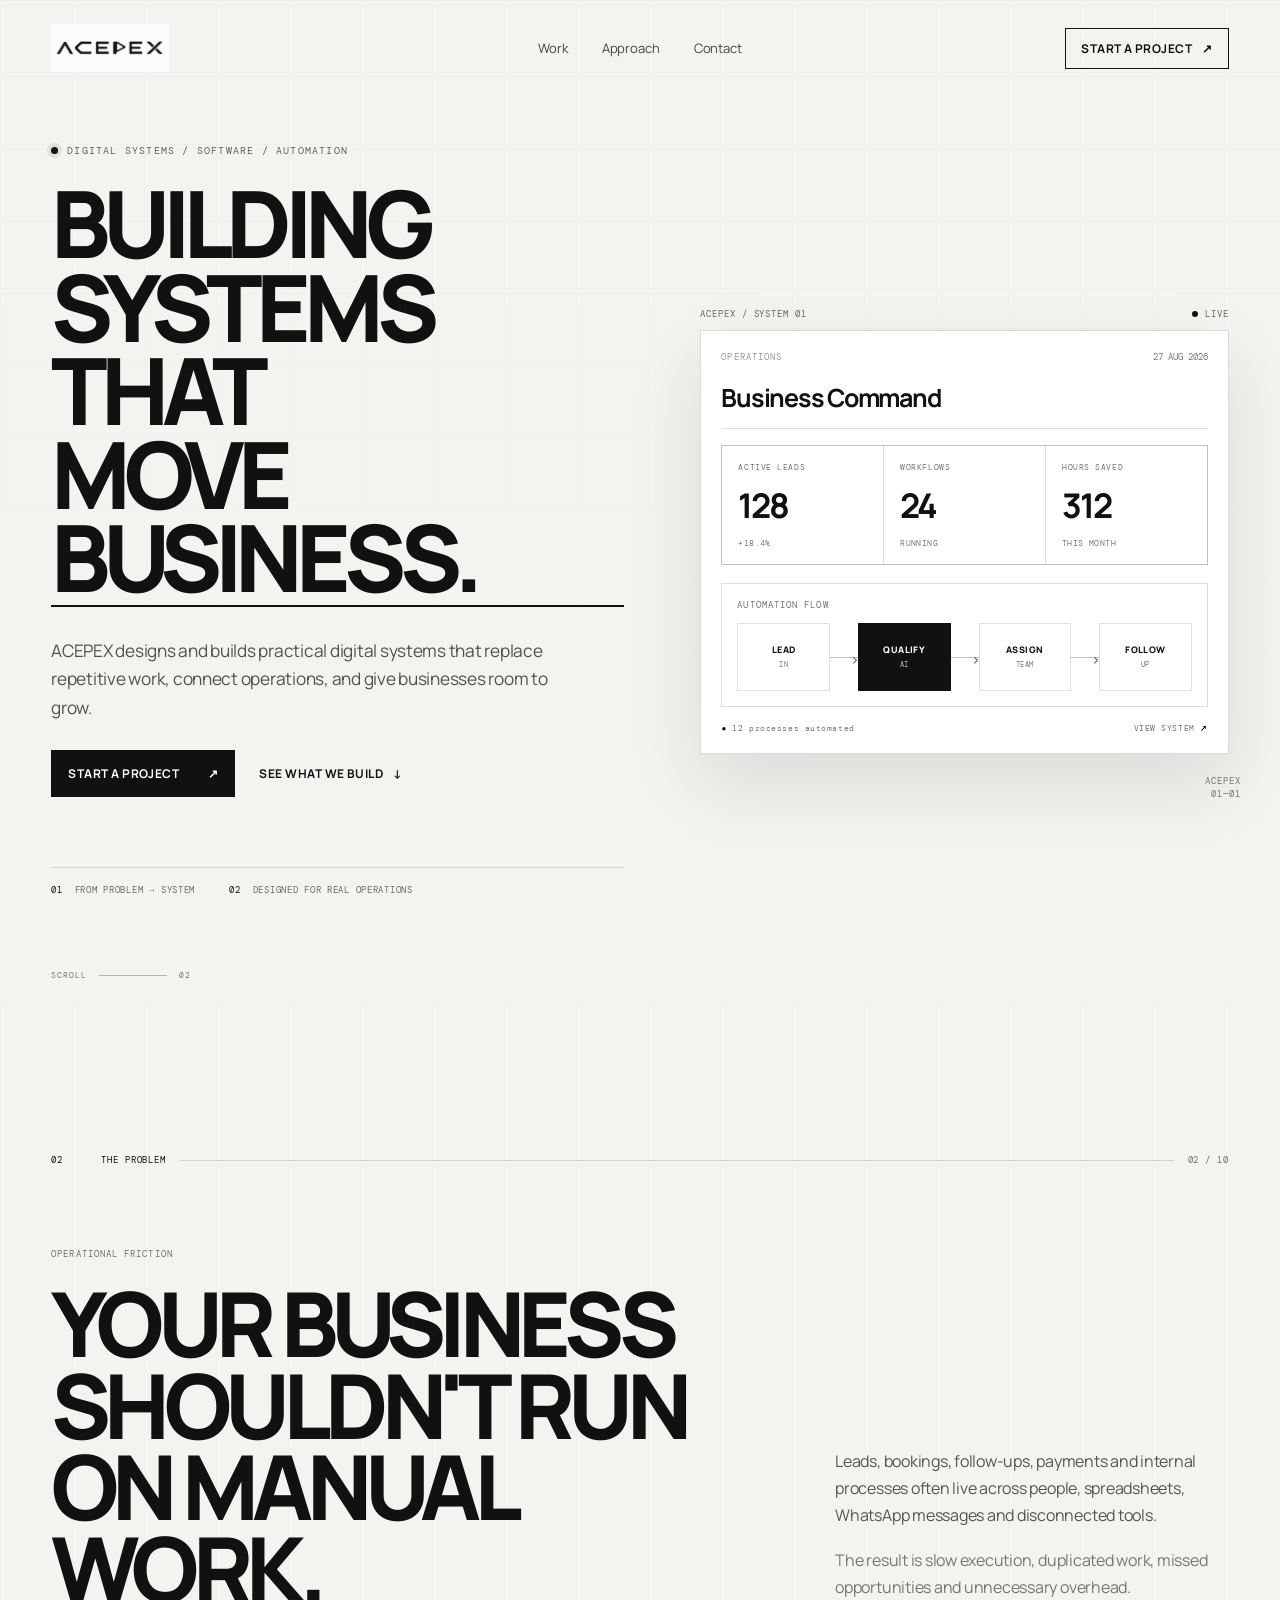
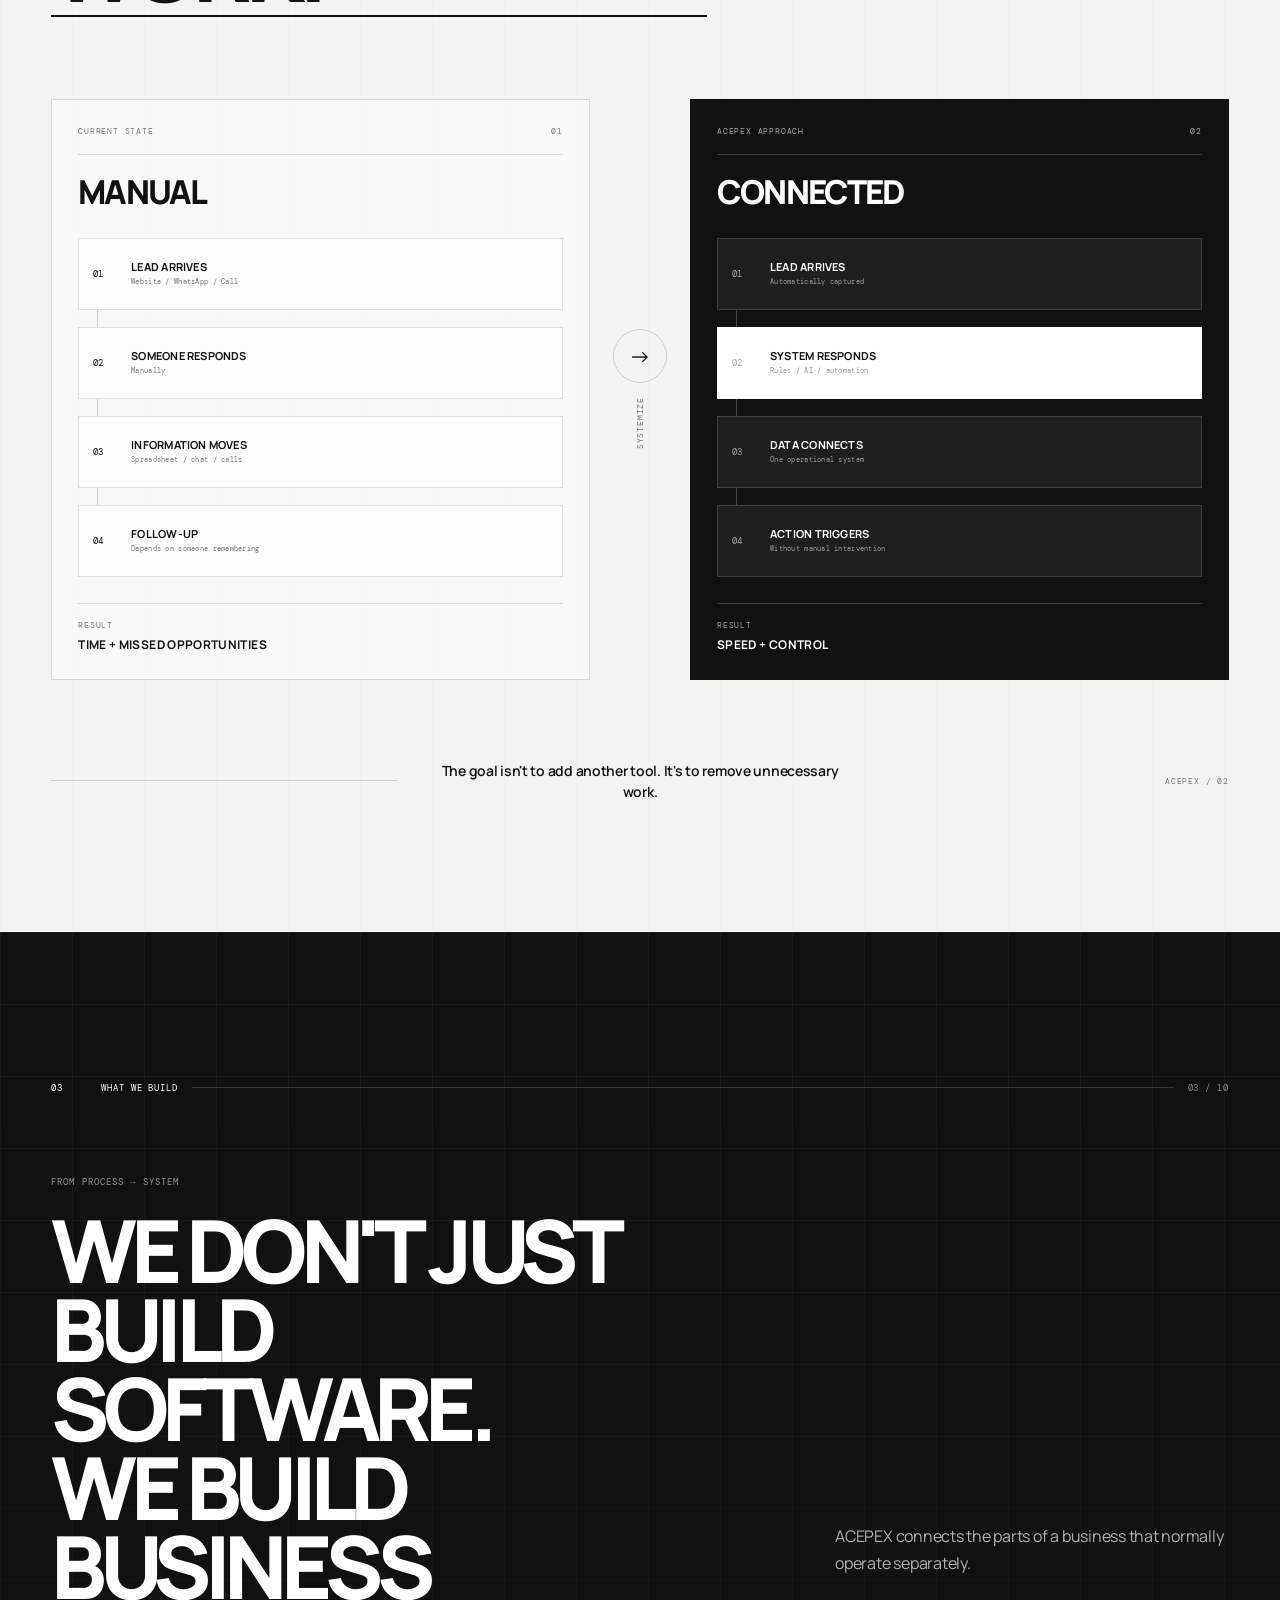
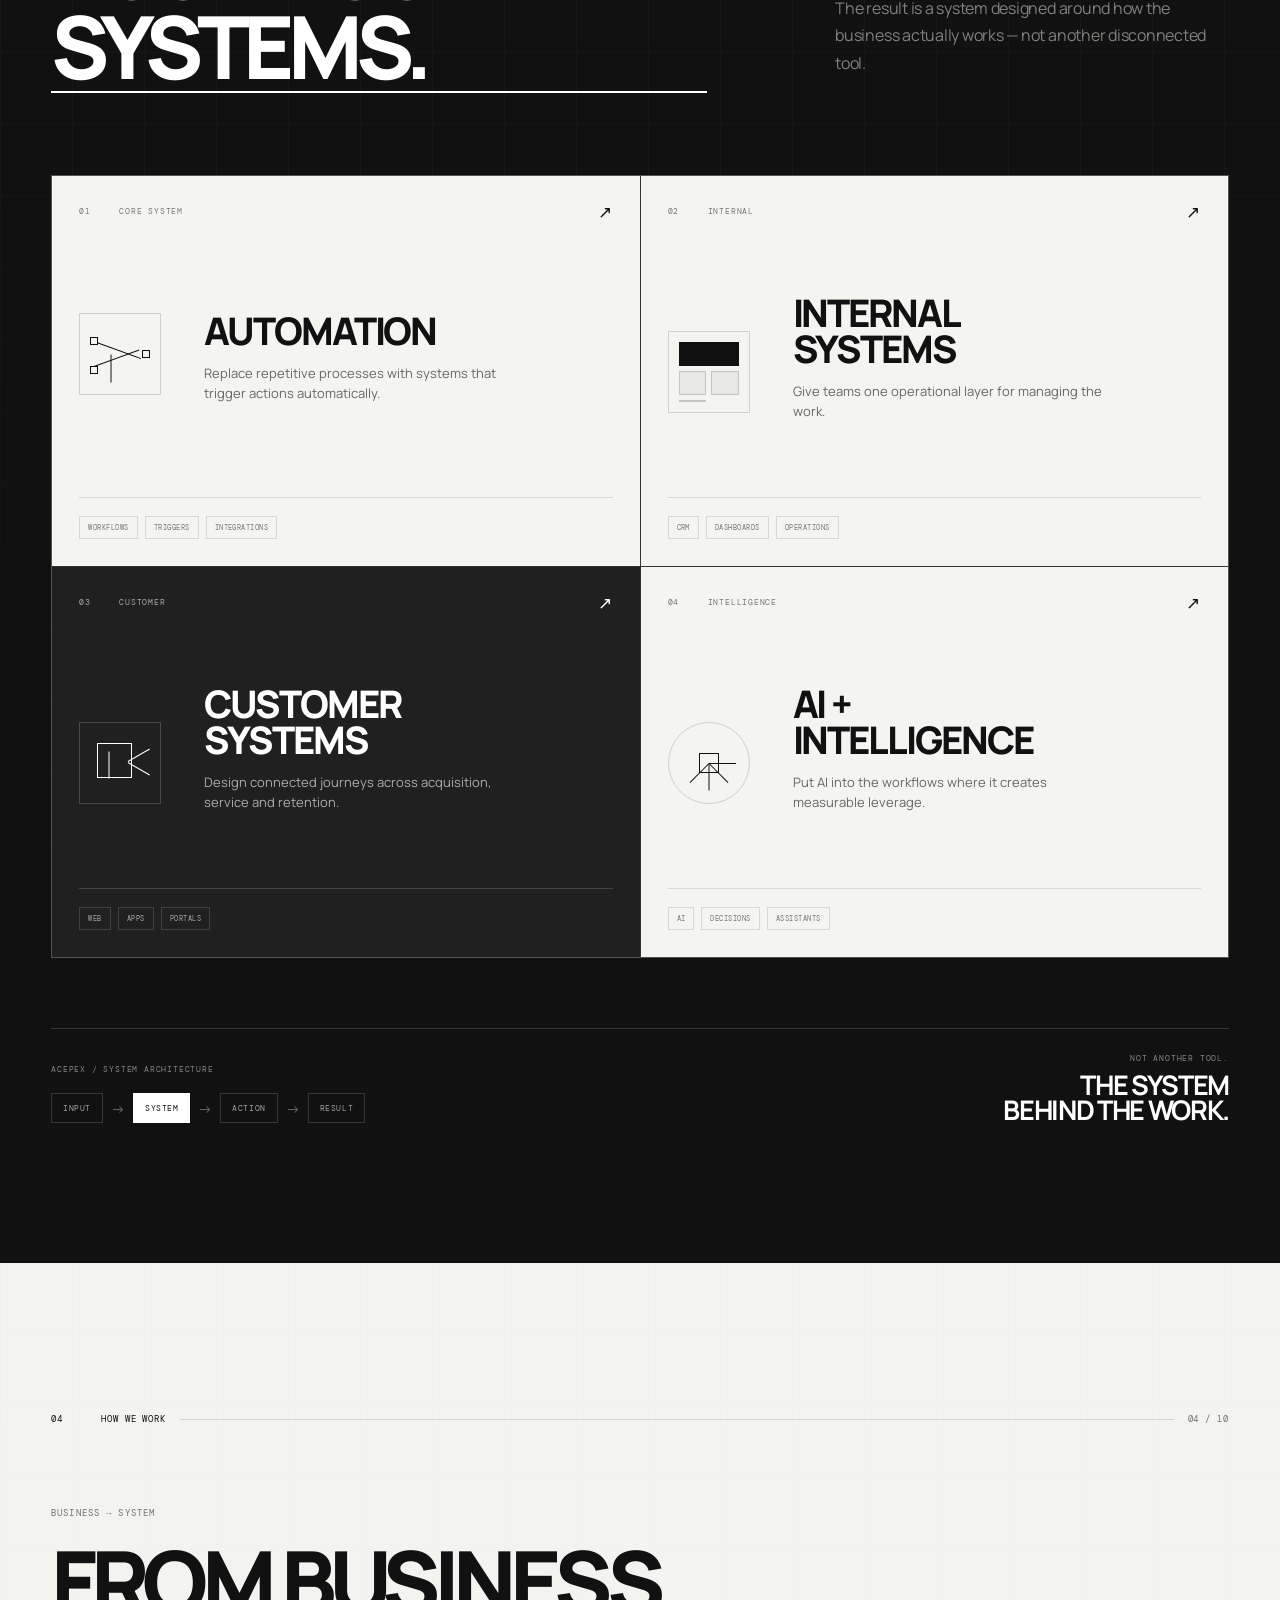
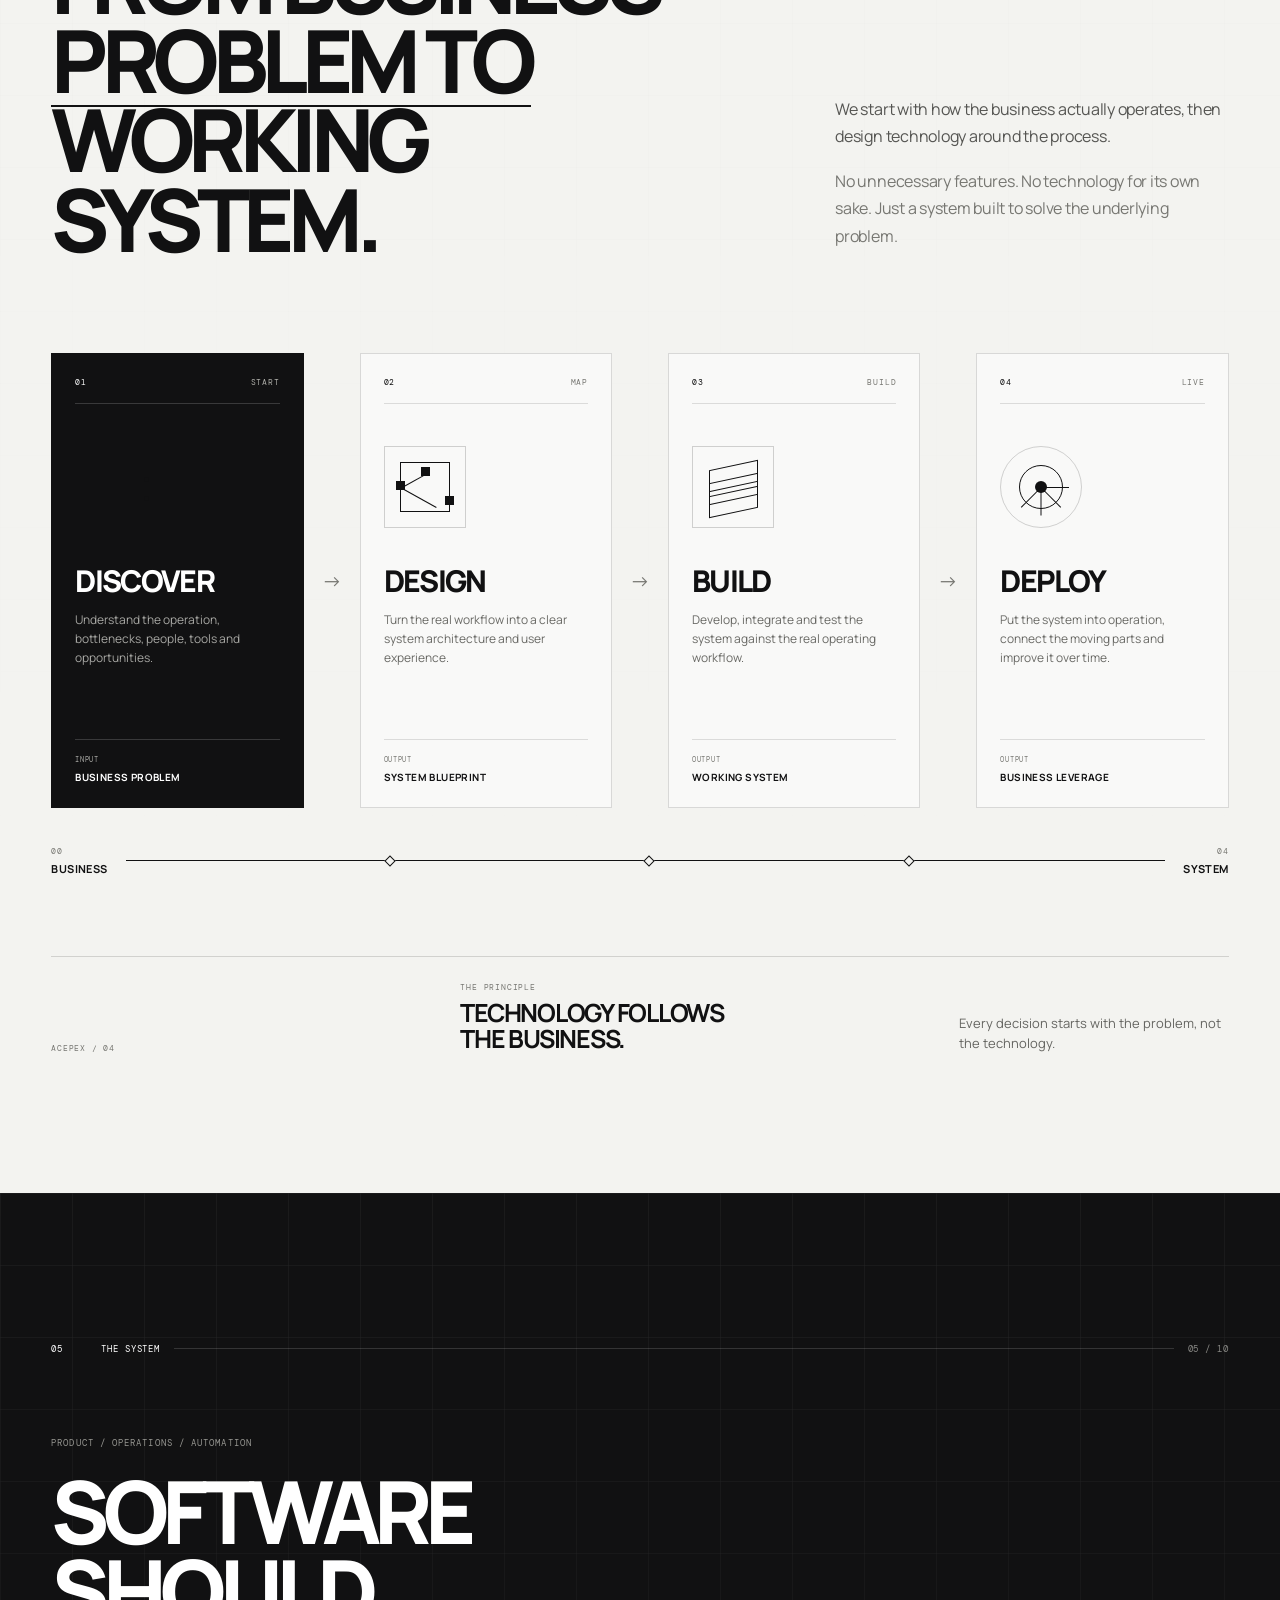
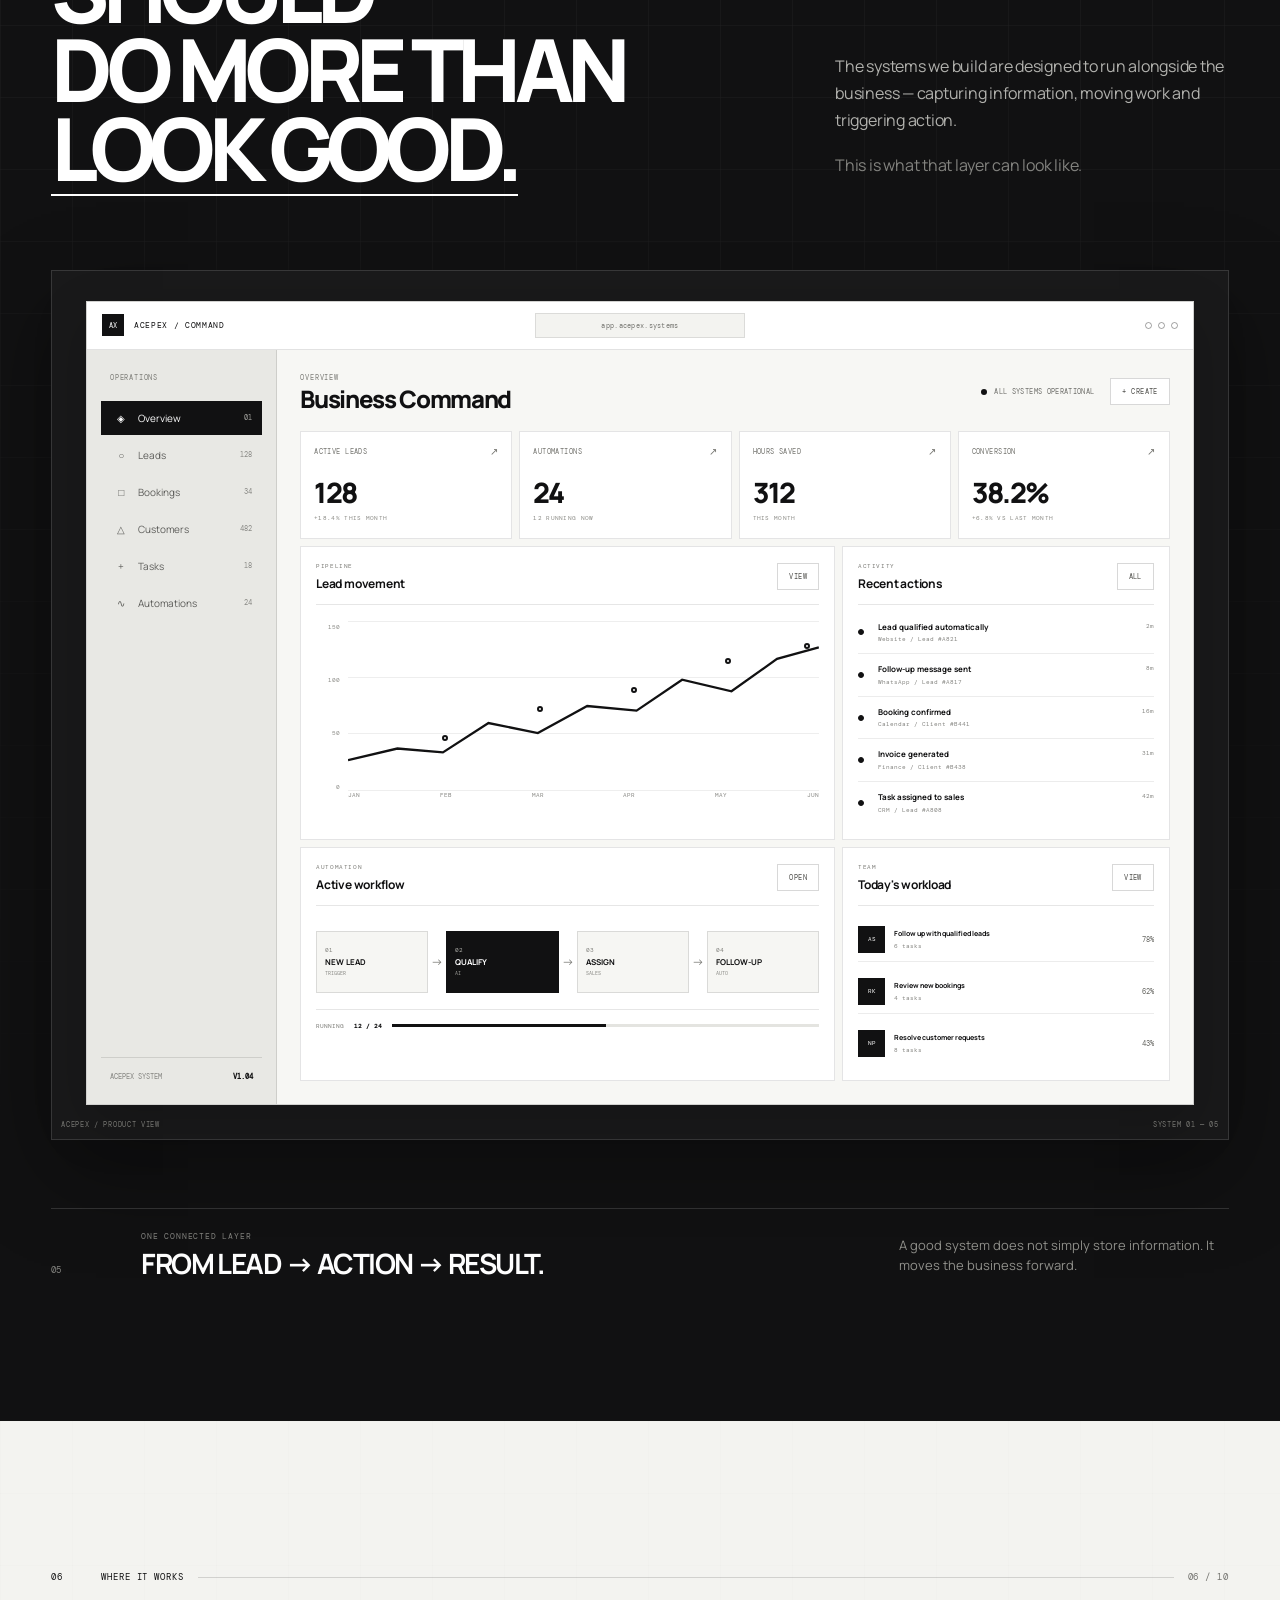
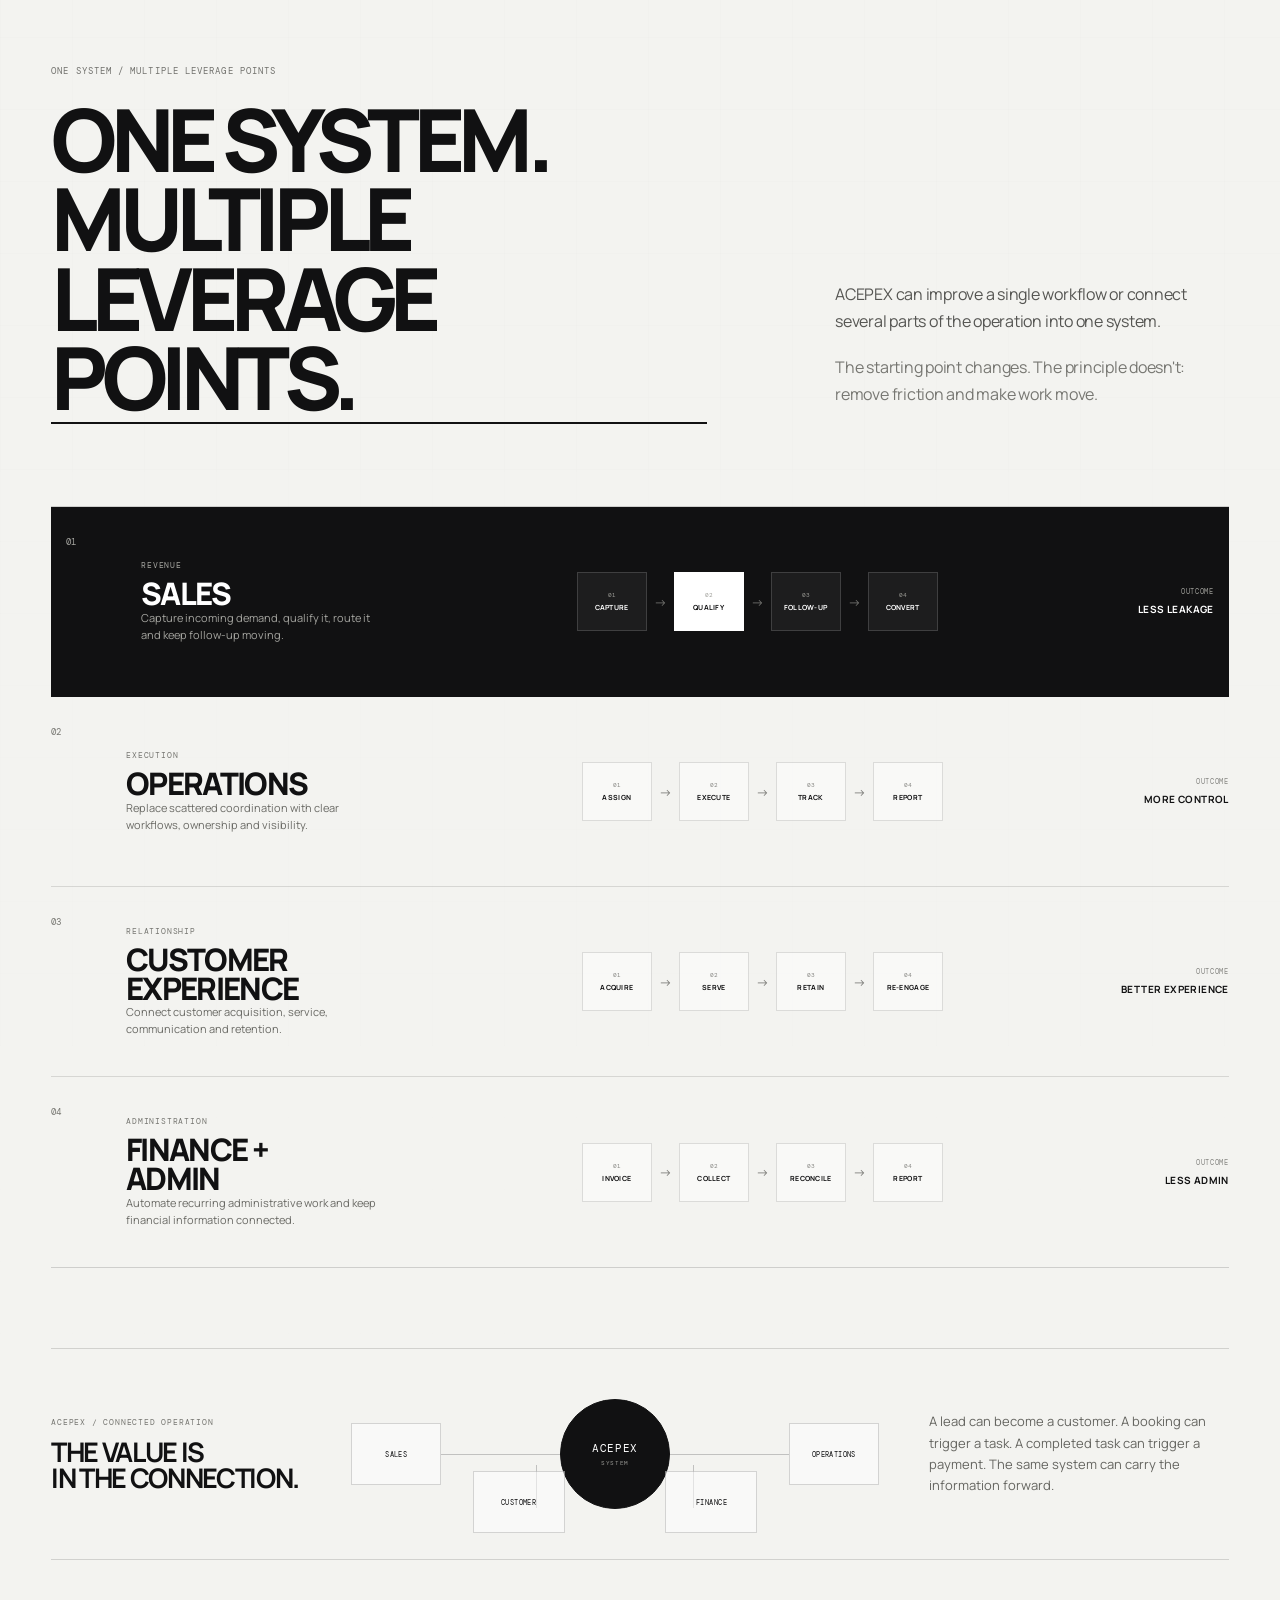
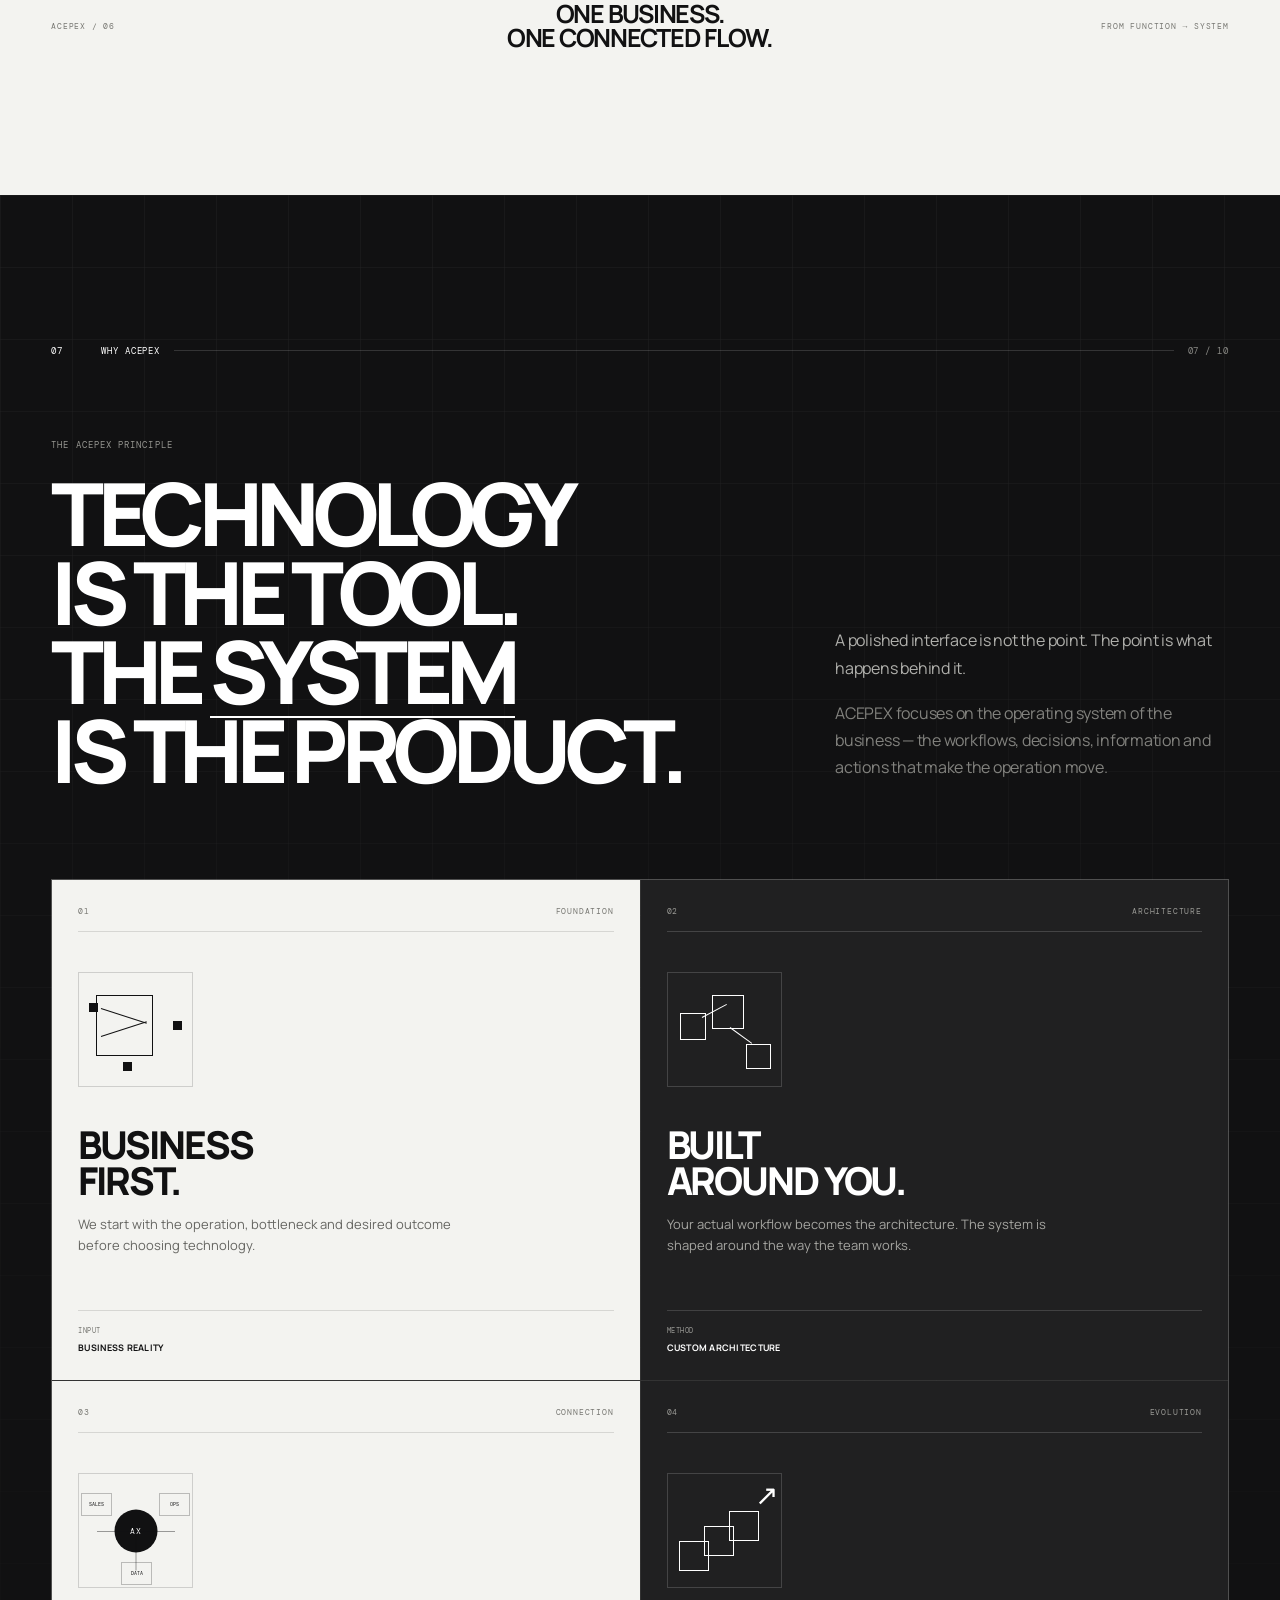
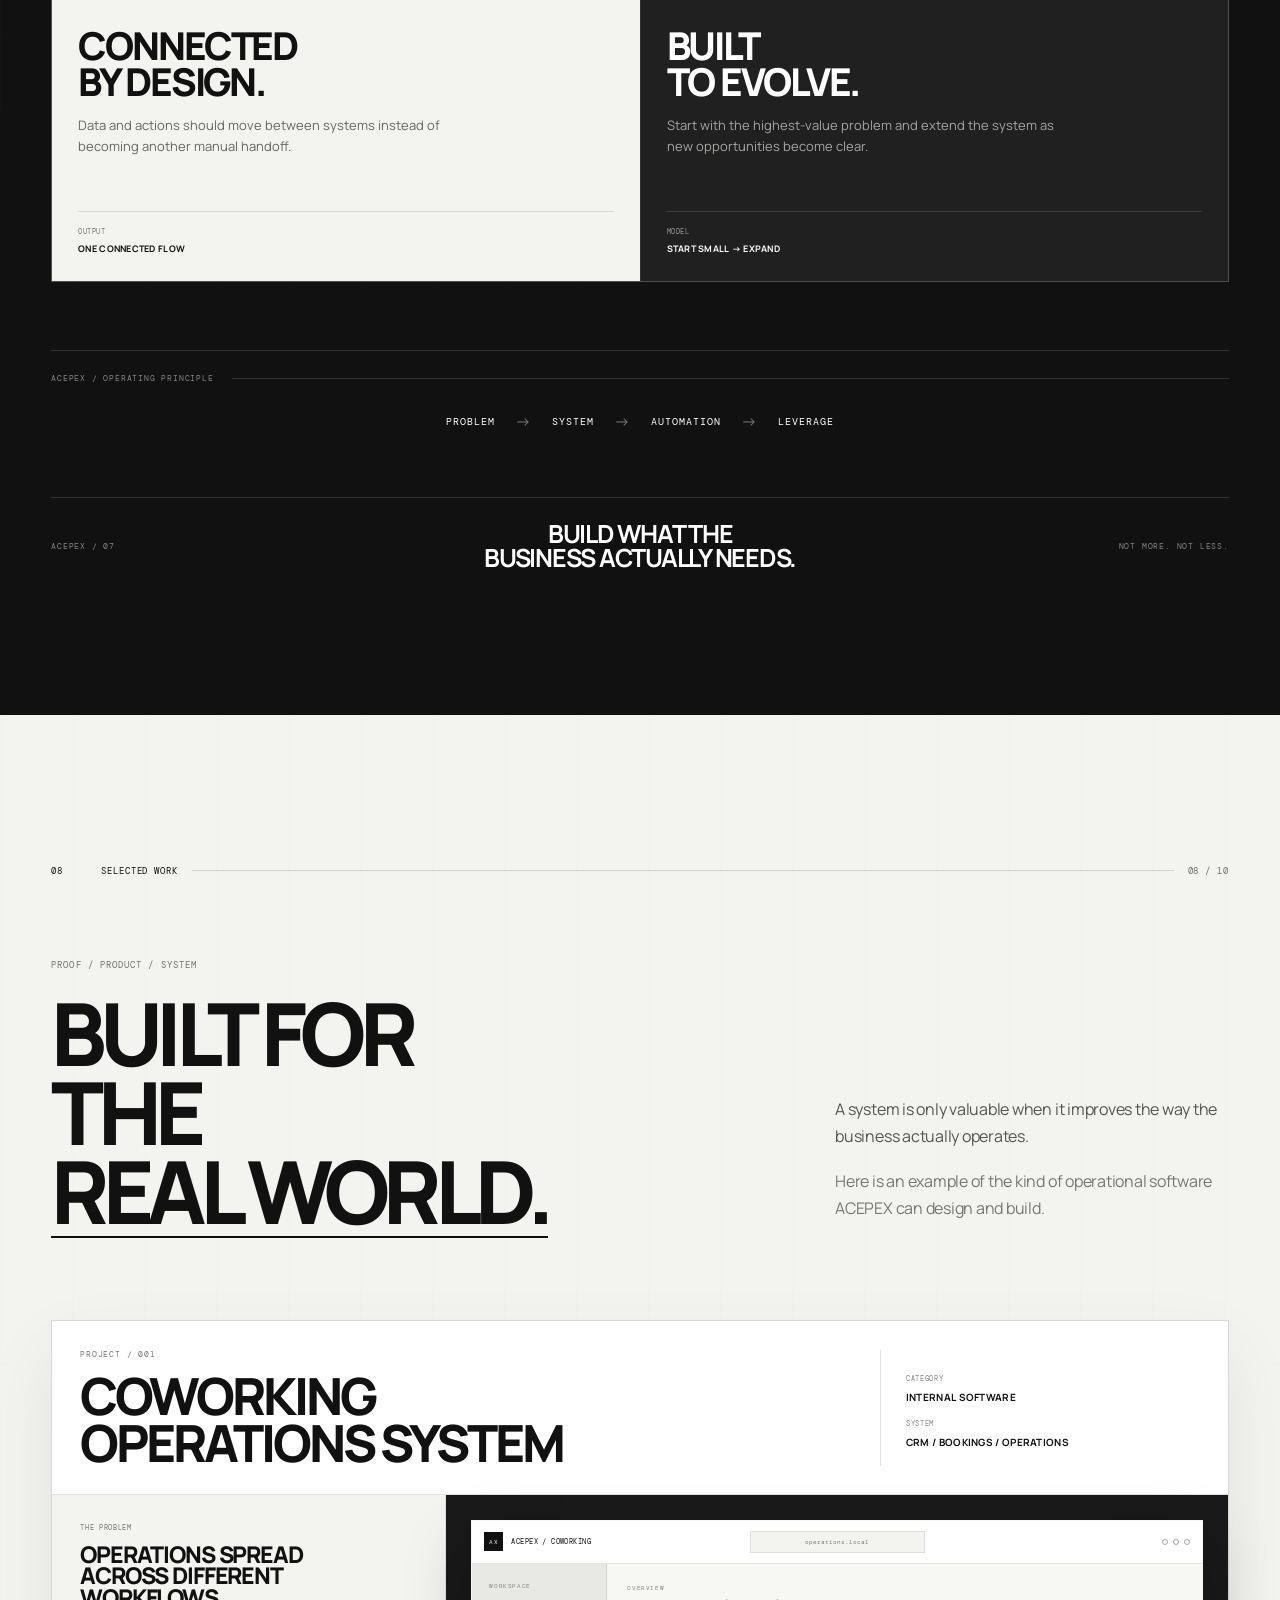
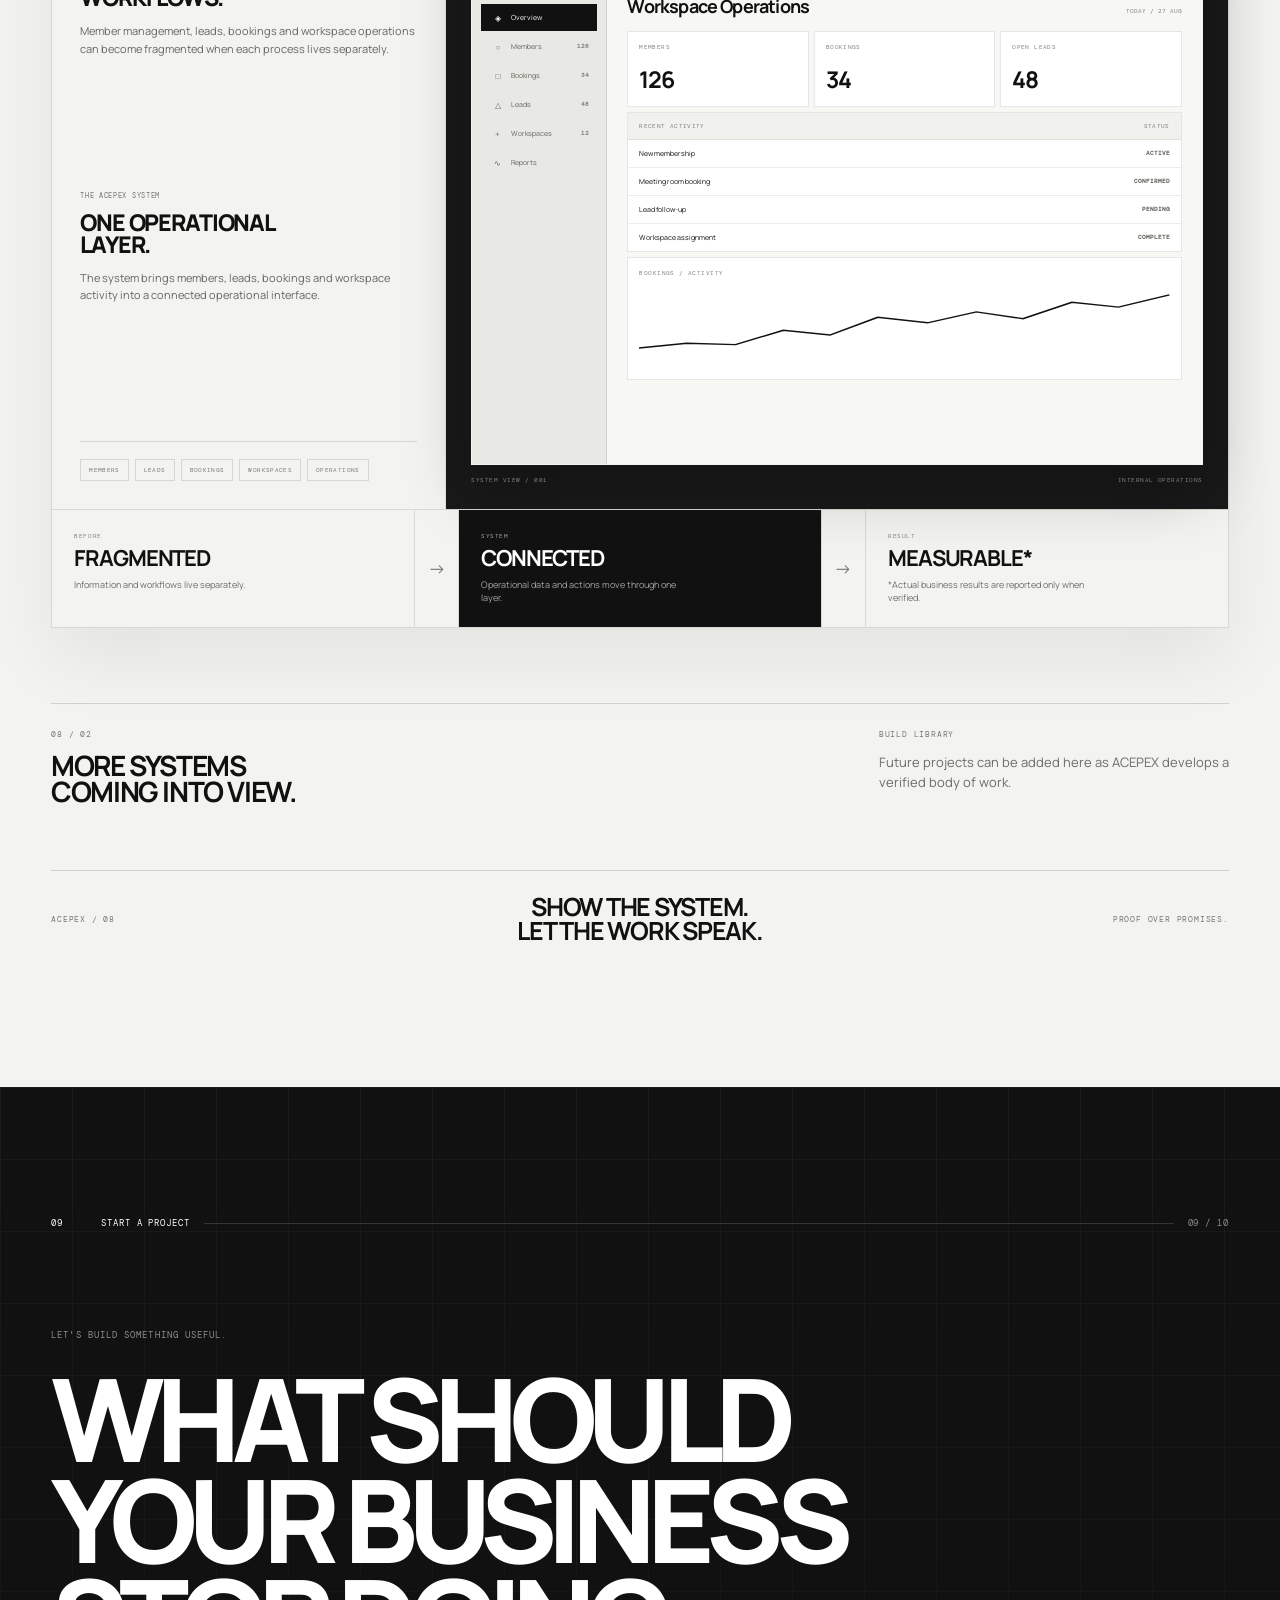
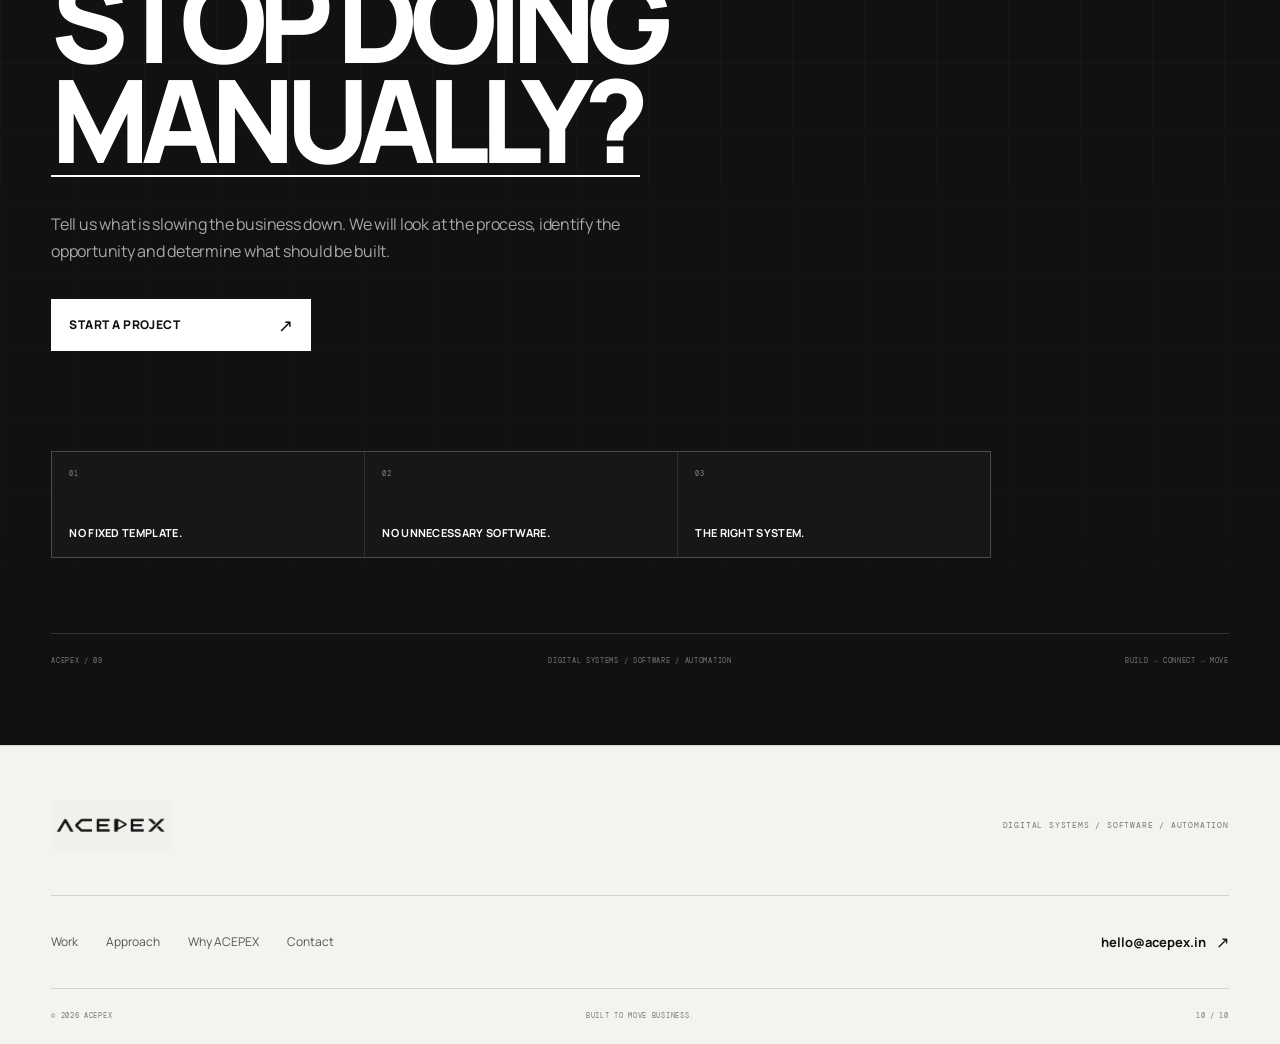
==== index.html @ 9e777fe9 "first commit" ====
<!DOCTYPE html>
<html lang="en">
<head>
  <meta charset="UTF-8" />
  <meta name="viewport" content="width=device-width, initial-scale=1.0" />

  <title>ACEPEX</title>

  <link rel="preconnect" href="https://fonts.googleapis.com">
  <link rel="preconnect" href="https://fonts.gstatic.com" crossorigin>

  <link
    href="https://fonts.googleapis.com/css2?family=DM+Mono:wght@400;500&family=Manrope:wght@400;500;600;700;800&display=swap"
    rel="stylesheet"
  />

  <link rel="stylesheet" href="styles.css" />
  <script src="script.js" defer></script>
</head>

<body>

  <!-- =====================================================
       BLOCK 01 — HERO
  ====================================================== -->

  <main class="hero-shell">

    <nav class="nav">

      <a
        class="brand"
        href="#"
        aria-label="ACEPEX home"
      >
        <img
          src="assets/acepex-logo.png"
          alt="ACEPEX"
        />
      </a>

      <div class="nav-links">
        <a href="#work">Work</a>
        <a href="#approach">Approach</a>
        <a href="#contact">Contact</a>
      </div>

      <a
        class="nav-cta"
        href="#contact"
      >
        Start a project
        <span aria-hidden="true">↗</span>
      </a>

    </nav>


    <section
      class="hero"
      aria-labelledby="hero-title"
    >

      <div class="hero-copy">

        <div class="eyebrow">
          <span class="status-dot"></span>
          DIGITAL SYSTEMS / SOFTWARE / AUTOMATION
        </div>

        <h1 id="hero-title">
          BUILDING<br />
          SYSTEMS THAT<br />
          <span>MOVE BUSINESS.</span>
        </h1>

        <p class="hero-description">
          ACEPEX designs and builds practical digital systems
          that replace repetitive work, connect operations,
          and give businesses room to grow.
        </p>

        <div class="hero-actions">

          <a
            class="primary-btn"
            href="#contact"
          >
            <span>Start a project</span>
            <span aria-hidden="true">↗</span>
          </a>

          <a
            class="text-btn"
            href="#work"
          >
            <span>See what we build</span>
            <span aria-hidden="true">↓</span>
          </a>

        </div>

        <div class="hero-meta">

          <div>
            <span class="meta-label">01</span>
            <span>FROM PROBLEM → SYSTEM</span>
          </div>

          <div>
            <span class="meta-label">02</span>
            <span>DESIGNED FOR REAL OPERATIONS</span>
          </div>

        </div>

      </div>


      <div
        class="hero-visual"
        aria-label="ACEPEX system interface preview"
      >

        <div class="visual-top">

          <span>
            ACEPEX / SYSTEM 01
          </span>

          <span class="live">
            <i></i>
            LIVE
          </span>

        </div>


        <div class="system-card">

          <div class="system-header">

            <div>

              <div class="system-kicker">
                OPERATIONS
              </div>

              <div class="system-title">
                Business Command
              </div>

            </div>

            <div class="system-date">
              27 AUG 2026
            </div>

          </div>


          <div class="metric-grid">

            <article class="metric">

              <span>
                ACTIVE LEADS
              </span>

              <strong>
                128
              </strong>

              <small>
                +18.4%
              </small>

            </article>


            <article class="metric">

              <span>
                WORKFLOWS
              </span>

              <strong>
                24
              </strong>

              <small>
                RUNNING
              </small>

            </article>


            <article class="metric">

              <span>
                HOURS SAVED
              </span>

              <strong>
                312
              </strong>

              <small>
                THIS MONTH
              </small>

            </article>

          </div>


          <div class="flow">

            <div class="flow-label">
              AUTOMATION FLOW
            </div>

            <div class="flow-row">

              <div class="node">
                LEAD
                <small>IN</small>
              </div>

              <div class="connector"></div>

              <div class="node active">
                QUALIFY
                <small>AI</small>
              </div>

              <div class="connector"></div>

              <div class="node">
                ASSIGN
                <small>TEAM</small>
              </div>

              <div class="connector"></div>

              <div class="node">
                FOLLOW
                <small>UP</small>
              </div>

            </div>

          </div>


          <div class="system-footer">

            <span>
              <b>●</b>
              12 processes automated
            </span>

            <span>
              VIEW SYSTEM
              <b>↗</b>
            </span>

          </div>

        </div>


        <div class="visual-index">
          ACEPEX<br />
          01—01
        </div>

      </div>

    </section>


    <div class="scroll-cue">

      <span>
        SCROLL
      </span>

      <div class="line"></div>

      <span>
        02
      </span>

    </div>

  </main>


  <!-- =====================================================
       BLOCK 02 — THE PROBLEM
  ====================================================== -->

  <section
    class="problem-section"
    id="work"
  >

    <div class="problem-inner">

      <div class="problem-top">

        <div class="section-number">
          02
        </div>

        <div class="section-label">
          THE PROBLEM
        </div>

        <div class="section-line"></div>

        <div class="section-index">
          02 / 10
        </div>

      </div>


      <div class="problem-intro">

        <div class="problem-heading">

          <div class="mini-label">
            OPERATIONAL FRICTION
          </div>

          <h2>
            YOUR BUSINESS<br />
            SHOULDN'T RUN<br />
            <span>ON MANUAL WORK.</span>
          </h2>

        </div>


        <div class="problem-copy">

          <p>
            Leads, bookings, follow-ups, payments and internal
            processes often live across people, spreadsheets,
            WhatsApp messages and disconnected tools.
          </p>

          <p>
            The result is slow execution, duplicated work,
            missed opportunities and unnecessary overhead.
          </p>

        </div>

      </div>


      <div class="system-comparison">

        <div class="comparison-side before">

          <div class="comparison-header">

            <span>
              CURRENT STATE
            </span>

            <span>
              01
            </span>

          </div>


          <div class="comparison-title">
            MANUAL
          </div>


          <div class="process-list">

            <div class="process-item">

              <div class="process-number">
                01
              </div>

              <div class="process-content">

                <strong>
                  LEAD ARRIVES
                </strong>

                <span>
                  Website / WhatsApp / Call
                </span>

              </div>

            </div>


            <div class="process-connector"></div>


            <div class="process-item">

              <div class="process-number">
                02
              </div>

              <div class="process-content">

                <strong>
                  SOMEONE RESPONDS
                </strong>

                <span>
                  Manually
                </span>

              </div>

            </div>


            <div class="process-connector"></div>


            <div class="process-item">

              <div class="process-number">
                03
              </div>

              <div class="process-content">

                <strong>
                  INFORMATION MOVES
                </strong>

                <span>
                  Spreadsheet / chat / calls
                </span>

              </div>

            </div>


            <div class="process-connector"></div>


            <div class="process-item">

              <div class="process-number">
                04
              </div>

              <div class="process-content">

                <strong>
                  FOLLOW-UP
                </strong>

                <span>
                  Depends on someone remembering
                </span>

              </div>

            </div>

          </div>


          <div class="comparison-result">

            <span>
              RESULT
            </span>

            <strong>
              TIME + MISSED OPPORTUNITIES
            </strong>

          </div>

        </div>


        <div class="comparison-transition">

          <div class="transition-symbol">
            →
          </div>

          <span>
            SYSTEMIZE
          </span>

        </div>


        <div class="comparison-side after">

          <div class="comparison-header">

            <span>
              ACEPEX APPROACH
            </span>

            <span>
              02
            </span>

          </div>


          <div class="comparison-title">
            CONNECTED
          </div>


          <div class="process-list">

            <div class="process-item">

              <div class="process-number">
                01
              </div>

              <div class="process-content">

                <strong>
                  LEAD ARRIVES
                </strong>

                <span>
                  Automatically captured
                </span>

              </div>

            </div>


            <div class="process-connector"></div>


            <div class="process-item active">

              <div class="process-number">
                02
              </div>

              <div class="process-content">

                <strong>
                  SYSTEM RESPONDS
                </strong>

                <span>
                  Rules / AI / automation
                </span>

              </div>

            </div>


            <div class="process-connector"></div>


            <div class="process-item">

              <div class="process-number">
                03
              </div>

              <div class="process-content">

                <strong>
                  DATA CONNECTS
                </strong>

                <span>
                  One operational system
                </span>

              </div>

            </div>


            <div class="process-connector"></div>


            <div class="process-item">

              <div class="process-number">
                04
              </div>

              <div class="process-content">

                <strong>
                  ACTION TRIGGERS
                </strong>

                <span>
                  Without manual intervention
                </span>

              </div>

            </div>

          </div>


          <div class="comparison-result">

            <span>
              RESULT
            </span>

            <strong>
              SPEED + CONTROL
            </strong>

          </div>

        </div>

      </div>


      <div class="problem-bottom">

        <div class="problem-bottom-line"></div>

        <p>
          The goal isn't to add another tool.
          It's to remove unnecessary work.
        </p>

        <div class="problem-bottom-index">
          ACEPEX / 02
        </div>

      </div>

    </div>

  </section>


  <!-- =====================================================
       BLOCK 03 — WHAT ACEPEX BUILDS
  ====================================================== -->

  <section
    class="build-section"
    id="approach"
  >

    <div class="build-inner">

      <div class="build-top">

        <div class="build-number">
          03
        </div>

        <div class="build-label">
          WHAT WE BUILD
        </div>

        <div class="build-line"></div>

        <div class="build-index">
          03 / 10
        </div>

      </div>


      <div class="build-intro">

        <div class="build-heading">

          <div class="build-kicker">
            FROM PROCESS → SYSTEM
          </div>

          <h2>
            WE DON'T JUST<br />
            BUILD SOFTWARE.<br />
            WE BUILD<br />
            <span>BUSINESS SYSTEMS.</span>
          </h2>

        </div>


        <div class="build-description">

          <p>
            ACEPEX connects the parts of a business that
            normally operate separately.
          </p>

          <p>
            The result is a system designed around how the
            business actually works — not another disconnected tool.
          </p>

        </div>

      </div>


      <div class="build-grid">

        <article class="build-card build-card-wide">

          <div class="card-top">

            <span class="card-number">
              01
            </span>

            <span class="card-type">
              CORE SYSTEM
            </span>

            <span class="card-arrow">
              ↗
            </span>

          </div>


          <div class="card-body">

            <div class="card-icon automation-icon">

              <span class="icon-line l1"></span>
              <span class="icon-line l2"></span>
              <span class="icon-line l3"></span>

              <span class="icon-node n1"></span>
              <span class="icon-node n2"></span>
              <span class="icon-node n3"></span>

            </div>


            <div>

              <h3>
                AUTOMATION
              </h3>

              <p>
                Replace repetitive processes with systems
                that trigger actions automatically.
              </p>

            </div>

          </div>


          <div class="card-tags">

            <span>WORKFLOWS</span>
            <span>TRIGGERS</span>
            <span>INTEGRATIONS</span>

          </div>

        </article>


        <article class="build-card">

          <div class="card-top">

            <span class="card-number">
              02
            </span>

            <span class="card-type">
              INTERNAL
            </span>

            <span class="card-arrow">
              ↗
            </span>

          </div>


          <div class="card-body">

            <div class="card-icon dashboard-icon">

              <span></span>
              <span></span>
              <span></span>
              <span></span>

            </div>


            <div>

              <h3>
                INTERNAL<br />
                SYSTEMS
              </h3>

              <p>
                Give teams one operational layer for
                managing the work.
              </p>

            </div>

          </div>


          <div class="card-tags">

            <span>CRM</span>
            <span>DASHBOARDS</span>
            <span>OPERATIONS</span>

          </div>

        </article>


        <article class="build-card build-card-dark">

          <div class="card-top">

            <span class="card-number">
              03
            </span>

            <span class="card-type">
              CUSTOMER
            </span>

            <span class="card-arrow">
              ↗
            </span>

          </div>


          <div class="card-body">

            <div class="card-icon customer-icon">

              <div class="customer-square"></div>

              <div class="customer-path p1"></div>
              <div class="customer-path p2"></div>
              <div class="customer-path p3"></div>

            </div>


            <div>

              <h3>
                CUSTOMER<br />
                SYSTEMS
              </h3>

              <p>
                Design connected journeys across
                acquisition, service and retention.
              </p>

            </div>

          </div>


          <div class="card-tags">

            <span>WEB</span>
            <span>APPS</span>
            <span>PORTALS</span>

          </div>

        </article>


        <article class="build-card">

          <div class="card-top">

            <span class="card-number">
              04
            </span>

            <span class="card-type">
              INTELLIGENCE
            </span>

            <span class="card-arrow">
              ↗
            </span>

          </div>


          <div class="card-body">

            <div class="card-icon ai-icon">

              <div class="ai-core"></div>

              <div class="ai-ray r1"></div>
              <div class="ai-ray r2"></div>
              <div class="ai-ray r3"></div>
              <div class="ai-ray r4"></div>

            </div>


            <div>

              <h3>
                AI +<br />
                INTELLIGENCE
              </h3>

              <p>
                Put AI into the workflows where it
                creates measurable leverage.
              </p>

            </div>

          </div>


          <div class="card-tags">

            <span>AI</span>
            <span>DECISIONS</span>
            <span>ASSISTANTS</span>

          </div>

        </article>

      </div>


      <div class="build-bottom">

        <div class="build-bottom-left">

          <span>
            ACEPEX / SYSTEM ARCHITECTURE
          </span>

          <div class="system-flow">

            <div class="flow-block">
              INPUT
            </div>

            <div class="flow-arrow">
              →
            </div>

            <div class="flow-block active">
              SYSTEM
            </div>

            <div class="flow-arrow">
              →
            </div>

            <div class="flow-block">
              ACTION
            </div>

            <div class="flow-arrow">
              →
            </div>

            <div class="flow-block">
              RESULT
            </div>

          </div>

        </div>


        <div class="build-bottom-copy">

          <span>
            NOT ANOTHER TOOL.
          </span>

          <strong>
            THE SYSTEM<br />
            BEHIND THE WORK.
          </strong>

        </div>

      </div>

    </div>

  </section>


  <!-- =====================================================
       BLOCK 04 — HOW ACEPEX WORKS
  ====================================================== -->

  <section
    class="process-section"
    id="process"
  >

    <div class="process-inner">

      <div class="process-top">

        <div class="process-number">
          04
        </div>

        <div class="process-label">
          HOW WE WORK
        </div>

        <div class="process-line"></div>

        <div class="process-index">
          04 / 10
        </div>

      </div>


      <div class="process-intro">

        <div class="process-heading">

          <div class="process-kicker">
            BUSINESS → SYSTEM
          </div>

          <h2>
            FROM BUSINESS<br />
            <span>PROBLEM TO</span><br />
            WORKING SYSTEM.
          </h2>

        </div>


        <div class="process-description">

          <p>
            We start with how the business actually operates,
            then design technology around the process.
          </p>

          <p>
            No unnecessary features. No technology for its own sake.
            Just a system built to solve the underlying problem.
          </p>

        </div>

      </div>


      <div class="process-flow">

        <article class="process-step active">

          <div class="step-top">

            <span class="step-number">
              01
            </span>

            <span class="step-status">
              START
            </span>

          </div>


          <div class="step-icon discover-icon">

            <div class="discover-box"></div>

            <div class="discover-line line-a"></div>
            <div class="discover-line line-b"></div>

            <div class="discover-dot dot-a"></div>
            <div class="discover-dot dot-b"></div>

          </div>


          <div class="step-content">

            <h3>
              DISCOVER
            </h3>

            <p>
              Understand the operation, bottlenecks,
              people, tools and opportunities.
            </p>

          </div>


          <div class="step-output">

            <span>
              INPUT
            </span>

            <strong>
              BUSINESS PROBLEM
            </strong>

          </div>

        </article>


        <div class="process-arrow">
          →
        </div>


        <article class="process-step">

          <div class="step-top">

            <span class="step-number">
              02
            </span>

            <span class="step-status">
              MAP
            </span>

          </div>


          <div class="step-icon design-icon">

            <div class="design-frame"></div>

            <div class="design-node d1"></div>
            <div class="design-node d2"></div>
            <div class="design-node d3"></div>

            <div class="design-connector dc1"></div>
            <div class="design-connector dc2"></div>

          </div>


          <div class="step-content">

            <h3>
              DESIGN
            </h3>

            <p>
              Turn the real workflow into a clear
              system architecture and user experience.
            </p>

          </div>


          <div class="step-output">

            <span>
              OUTPUT
            </span>

            <strong>
              SYSTEM BLUEPRINT
            </strong>

          </div>

        </article>


        <div class="process-arrow">
          →
        </div>


        <article class="process-step">

          <div class="step-top">

            <span class="step-number">
              03
            </span>

            <span class="step-status">
              BUILD
            </span>

          </div>


          <div class="step-icon build-icon">

            <div class="build-layer layer-1"></div>
            <div class="build-layer layer-2"></div>
            <div class="build-layer layer-3"></div>

          </div>


          <div class="step-content">

            <h3>
              BUILD
            </h3>

            <p>
              Develop, integrate and test the system
              against the real operating workflow.
            </p>

          </div>


          <div class="step-output">

            <span>
              OUTPUT
            </span>

            <strong>
              WORKING SYSTEM
            </strong>

          </div>

        </article>


        <div class="process-arrow">
          →
        </div>


        <article class="process-step">

          <div class="step-top">

            <span class="step-number">
              04
            </span>

            <span class="step-status">
              LIVE
            </span>

          </div>


          <div class="step-icon deploy-icon">

            <div class="deploy-ring"></div>
            <div class="deploy-core"></div>

            <div class="deploy-ray dr1"></div>
            <div class="deploy-ray dr2"></div>
            <div class="deploy-ray dr3"></div>
            <div class="deploy-ray dr4"></div>

          </div>


          <div class="step-content">

            <h3>
              DEPLOY
            </h3>

            <p>
              Put the system into operation, connect the
              moving parts and improve it over time.
            </p>

          </div>


          <div class="step-output">

            <span>
              OUTPUT
            </span>

            <strong>
              BUSINESS LEVERAGE
            </strong>

          </div>

        </article>

      </div>


      <div class="process-system">

        <div class="system-endpoint">

          <span>
            00
          </span>

          <strong>
            BUSINESS
          </strong>

        </div>


        <div class="system-track">

          <div class="track-line"></div>

          <div class="track-progress"></div>

          <span class="track-marker marker-1"></span>
          <span class="track-marker marker-2"></span>
          <span class="track-marker marker-3"></span>

        </div>


        <div class="system-endpoint right">

          <span>
            04
          </span>

          <strong>
            SYSTEM
          </strong>

        </div>

      </div>


      <div class="process-bottom">

        <div class="process-bottom-number">
          ACEPEX / 04
        </div>

        <div class="process-bottom-copy">

          <span>
            THE PRINCIPLE
          </span>

          <strong>
            TECHNOLOGY FOLLOWS<br />
            THE BUSINESS.
          </strong>

        </div>

        <div class="process-bottom-text">
          Every decision starts with the problem,
          not the technology.
        </div>

      </div>

    </div>

  </section>


  <!-- =====================================================
       BLOCK 05 — THE SYSTEM
  ====================================================== -->

  <section
    class="system-section"
    id="system"
  >

    <div class="system-inner">

      <div class="system-top">

        <div class="system-number">
          05
        </div>

        <div class="system-label">
          THE SYSTEM
        </div>

        <div class="system-line"></div>

        <div class="system-index">
          05 / 10
        </div>

      </div>


      <div class="system-intro">

        <div class="system-heading">

          <div class="system-kicker">
            PRODUCT / OPERATIONS / AUTOMATION
          </div>

          <h2>
            SOFTWARE SHOULD<br />
            DO MORE THAN<br />
            <span>LOOK GOOD.</span>
          </h2>

        </div>


        <div class="system-description">

          <p>
            The systems we build are designed to run
            alongside the business — capturing information,
            moving work and triggering action.
          </p>

          <p>
            This is what that layer can look like.
          </p>

        </div>

      </div>


      <div class="product-stage">

        <div class="product-browser">

          <div class="browser-bar">

            <div class="browser-brand">

              <div class="browser-mark">
                AX
              </div>

              <span>
                ACEPEX / COMMAND
              </span>

            </div>


            <div class="browser-url">
              app.acepex.systems
            </div>


            <div class="browser-controls">

              <span></span>
              <span></span>
              <span></span>

            </div>

          </div>


          <div class="app-shell">

            <aside class="app-sidebar">

              <div class="sidebar-title">
                OPERATIONS
              </div>


              <nav class="app-nav">

                <a class="active" href="#">
                  <span class="nav-icon">◈</span>
                  Overview
                  <small>01</small>
                </a>

                <a href="#">
                  <span class="nav-icon">○</span>
                  Leads
                  <small>128</small>
                </a>

                <a href="#">
                  <span class="nav-icon">□</span>
                  Bookings
                  <small>34</small>
                </a>

                <a href="#">
                  <span class="nav-icon">△</span>
                  Customers
                  <small>482</small>
                </a>

                <a href="#">
                  <span class="nav-icon">+</span>
                  Tasks
                  <small>18</small>
                </a>

                <a href="#">
                  <span class="nav-icon">∿</span>
                  Automations
                  <small>24</small>
                </a>

              </nav>


              <div class="sidebar-bottom">

                <span>
                  ACEPEX SYSTEM
                </span>

                <strong>
                  V1.04
                </strong>

              </div>

            </aside>


            <main class="app-main">

              <div class="app-header">

                <div>

                  <div class="app-kicker">
                    OVERVIEW
                  </div>

                  <h3>
                    Business Command
                  </h3>

                </div>


                <div class="app-header-right">

                  <div class="system-live">

                    <i></i>

                    ALL SYSTEMS OPERATIONAL

                  </div>

                  <button>
                    + CREATE
                  </button>

                </div>

              </div>


              <div class="app-metrics">

                <div class="app-metric">

                  <div class="metric-top">

                    <span>
                      ACTIVE LEADS
                    </span>

                    <b>
                      ↗
                    </b>

                  </div>

                  <strong>
                    128
                  </strong>

                  <small>
                    +18.4% THIS MONTH
                  </small>

                </div>


                <div class="app-metric">

                  <div class="metric-top">

                    <span>
                      AUTOMATIONS
                    </span>

                    <b>
                      ↗
                    </b>

                  </div>

                  <strong>
                    24
                  </strong>

                  <small>
                    12 RUNNING NOW
                  </small>

                </div>


                <div class="app-metric">

                  <div class="metric-top">

                    <span>
                      HOURS SAVED
                    </span>

                    <b>
                      ↗
                    </b>

                  </div>

                  <strong>
                    312
                  </strong>

                  <small>
                    THIS MONTH
                  </small>

                </div>


                <div class="app-metric">

                  <div class="metric-top">

                    <span>
                      CONVERSION
                    </span>

                    <b>
                      ↗
                    </b>

                  </div>

                  <strong>
                    38.2%
                  </strong>

                  <small>
                    +6.8% VS LAST MONTH
                  </small>

                </div>

              </div>


              <div class="dashboard-grid">

                <section class="dashboard-card pipeline-card">

                  <div class="dashboard-card-header">

                    <div>

                      <span>
                        PIPELINE
                      </span>

                      <strong>
                        Lead movement
                      </strong>

                    </div>

                    <button>
                      VIEW
                    </button>

                  </div>


                  <div class="chart">

                    <div class="chart-y">

                      <span>150</span>
                      <span>100</span>
                      <span>50</span>
                      <span>0</span>

                    </div>


                    <div class="chart-body">

                      <div class="chart-grid-line"></div>
                      <div class="chart-grid-line"></div>
                      <div class="chart-grid-line"></div>
                      <div class="chart-grid-line"></div>


                      <svg
                        viewBox="0 0 620 220"
                        preserveAspectRatio="none"
                      >

                        <polyline
                          points="
                            0,180
                            65,165
                            125,170
                            185,132
                            250,145
                            315,110
                            380,116
                            440,76
                            505,91
                            565,49
                            620,34
                          "
                          fill="none"
                          stroke="currentColor"
                          stroke-width="3"
                        />

                      </svg>


                      <div class="chart-point point-1"></div>
                      <div class="chart-point point-2"></div>
                      <div class="chart-point point-3"></div>
                      <div class="chart-point point-4"></div>
                      <div class="chart-point point-5"></div>

                    </div>

                  </div>


                  <div class="chart-labels">

                    <span>JAN</span>
                    <span>FEB</span>
                    <span>MAR</span>
                    <span>APR</span>
                    <span>MAY</span>
                    <span>JUN</span>

                  </div>

                </section>


                <section class="dashboard-card activity-card">

                  <div class="dashboard-card-header">

                    <div>

                      <span>
                        ACTIVITY
                      </span>

                      <strong>
                        Recent actions
                      </strong>

                    </div>

                    <button>
                      ALL
                    </button>

                  </div>


                  <div class="activity-list">

                    <div class="activity-item">

                      <div class="activity-status">
                        <i></i>
                      </div>

                      <div class="activity-content">

                        <strong>
                          Lead qualified automatically
                        </strong>

                        <span>
                          Website / Lead #A821
                        </span>

                      </div>

                      <time>
                        2m
                      </time>

                    </div>


                    <div class="activity-item">

                      <div class="activity-status">
                        <i></i>
                      </div>

                      <div class="activity-content">

                        <strong>
                          Follow-up message sent
                        </strong>

                        <span>
                          WhatsApp / Lead #A817
                        </span>

                      </div>

                      <time>
                        8m
                      </time>

                    </div>


                    <div class="activity-item">

                      <div class="activity-status">
                        <i></i>
                      </div>

                      <div class="activity-content">

                        <strong>
                          Booking confirmed
                        </strong>

                        <span>
                          Calendar / Client #B441
                        </span>

                      </div>

                      <time>
                        16m
                      </time>

                    </div>


                    <div class="activity-item">

                      <div class="activity-status">
                        <i></i>
                      </div>

                      <div class="activity-content">

                        <strong>
                          Invoice generated
                        </strong>

                        <span>
                          Finance / Client #B438
                        </span>

                      </div>

                      <time>
                        31m
                      </time>

                    </div>


                    <div class="activity-item">

                      <div class="activity-status">
                        <i></i>
                      </div>

                      <div class="activity-content">

                        <strong>
                          Task assigned to sales
                        </strong>

                        <span>
                          CRM / Lead #A808
                        </span>

                      </div>

                      <time>
                        42m
                      </time>

                    </div>

                  </div>

                </section>


                <section class="dashboard-card automation-card">

                  <div class="dashboard-card-header">

                    <div>

                      <span>
                        AUTOMATION
                      </span>

                      <strong>
                        Active workflow
                      </strong>

                    </div>

                    <button>
                      OPEN
                    </button>

                  </div>


                  <div class="automation-workflow">

                    <div class="workflow-node">

                      <span>01</span>

                      <strong>
                        NEW LEAD
                      </strong>

                      <small>
                        TRIGGER
                      </small>

                    </div>


                    <div class="workflow-arrow">
                      →
                    </div>


                    <div class="workflow-node selected">

                      <span>02</span>

                      <strong>
                        QUALIFY
                      </strong>

                      <small>
                        AI
                      </small>

                    </div>


                    <div class="workflow-arrow">
                      →
                    </div>


                    <div class="workflow-node">

                      <span>03</span>

                      <strong>
                        ASSIGN
                      </strong>

                      <small>
                        SALES
                      </small>

                    </div>


                    <div class="workflow-arrow">
                      →
                    </div>


                    <div class="workflow-node">

                      <span>04</span>

                      <strong>
                        FOLLOW-UP
                      </strong>

                      <small>
                        AUTO
                      </small>

                    </div>

                  </div>


                  <div class="automation-footer">

                    <span>
                      RUNNING
                    </span>

                    <strong>
                      12 / 24
                    </strong>

                    <div class="automation-progress">
                      <span></span>
                    </div>

                  </div>

                </section>


                <section class="dashboard-card tasks-card">

                  <div class="dashboard-card-header">

                    <div>

                      <span>
                        TEAM
                      </span>

                      <strong>
                        Today's workload
                      </strong>

                    </div>

                    <button>
                      VIEW
                    </button>

                  </div>


                  <div class="task-list">

                    <div class="task">

                      <div class="task-avatar">
                        AS
                      </div>

                      <div>

                        <strong>
                          Follow up with qualified leads
                        </strong>

                        <span>
                          6 tasks
                        </span>

                      </div>

                      <div class="task-progress">
                        78%
                      </div>

                    </div>


                    <div class="task">

                      <div class="task-avatar">
                        RK
                      </div>

                      <div>

                        <strong>
                          Review new bookings
                        </strong>

                        <span>
                          4 tasks
                        </span>

                      </div>

                      <div class="task-progress">
                        62%
                      </div>

                    </div>


                    <div class="task">

                      <div class="task-avatar">
                        NP
                      </div>

                      <div>

                        <strong>
                          Resolve customer requests
                        </strong>

                        <span>
                          8 tasks
                        </span>

                      </div>

                      <div class="task-progress">
                        43%
                      </div>

                    </div>

                  </div>

                </section>

              </div>

            </main>

          </div>

        </div>


        <div class="stage-label stage-label-left">
          ACEPEX / PRODUCT VIEW
        </div>

        <div class="stage-label stage-label-right">
          SYSTEM 01 — 05
        </div>

      </div>


      <div class="system-caption">

        <div class="caption-index">
          05
        </div>

        <div class="caption-main">

          <span>
            ONE CONNECTED LAYER
          </span>

          <strong>
            FROM LEAD → ACTION → RESULT.
          </strong>

        </div>

        <p>
          A good system does not simply store information.
          It moves the business forward.
        </p>

      </div>

    </div>

  </section>


  <!-- =====================================================
       BLOCK 06 — USE CASES
  ====================================================== -->

  <section
    class="usecase-section"
    id="usecases"
  >

    <div class="usecase-inner">

      <div class="usecase-top">

        <div class="usecase-number">
          06
        </div>

        <div class="usecase-label">
          WHERE IT WORKS
        </div>

        <div class="usecase-line"></div>

        <div class="usecase-index">
          06 / 10
        </div>

      </div>


      <div class="usecase-intro">

        <div class="usecase-heading">

          <div class="usecase-kicker">
            ONE SYSTEM / MULTIPLE LEVERAGE POINTS
          </div>

          <h2>
            ONE SYSTEM.<br />
            MULTIPLE<br />
            <span>LEVERAGE POINTS.</span>
          </h2>

        </div>


        <div class="usecase-description">

          <p>
            ACEPEX can improve a single workflow or connect
            several parts of the operation into one system.
          </p>

          <p>
            The starting point changes. The principle doesn't:
            remove friction and make work move.
          </p>

        </div>

      </div>


      <div class="usecase-stack">

        <article class="usecase-row active">

          <div class="usecase-row-number">
            01
          </div>


          <div class="usecase-main">

            <div class="usecase-title-wrap">

              <span>
                REVENUE
              </span>

              <h3>
                SALES
              </h3>

            </div>

            <p>
              Capture incoming demand, qualify it,
              route it and keep follow-up moving.
            </p>

          </div>


          <div class="usecase-flow">

            <div class="flow-stage">
              <span>01</span>
              <strong>CAPTURE</strong>
            </div>

            <div class="usecase-arrow">→</div>

            <div class="flow-stage selected">
              <span>02</span>
              <strong>QUALIFY</strong>
            </div>

            <div class="usecase-arrow">→</div>

            <div class="flow-stage">
              <span>03</span>
              <strong>FOLLOW-UP</strong>
            </div>

            <div class="usecase-arrow">→</div>

            <div class="flow-stage">
              <span>04</span>
              <strong>CONVERT</strong>
            </div>

          </div>


          <div class="usecase-result">

            <span>
              OUTCOME
            </span>

            <strong>
              LESS LEAKAGE
            </strong>

          </div>

        </article>


        <article class="usecase-row">

          <div class="usecase-row-number">
            02
          </div>


          <div class="usecase-main">

            <div class="usecase-title-wrap">

              <span>
                EXECUTION
              </span>

              <h3>
                OPERATIONS
              </h3>

            </div>

            <p>
              Replace scattered coordination with
              clear workflows, ownership and visibility.
            </p>

          </div>


          <div class="usecase-flow">

            <div class="flow-stage">
              <span>01</span>
              <strong>ASSIGN</strong>
            </div>

            <div class="usecase-arrow">→</div>

            <div class="flow-stage">
              <span>02</span>
              <strong>EXECUTE</strong>
            </div>

            <div class="usecase-arrow">→</div>

            <div class="flow-stage">
              <span>03</span>
              <strong>TRACK</strong>
            </div>

            <div class="usecase-arrow">→</div>

            <div class="flow-stage">
              <span>04</span>
              <strong>REPORT</strong>
            </div>

          </div>


          <div class="usecase-result">

            <span>
              OUTCOME
            </span>

            <strong>
              MORE CONTROL
            </strong>

          </div>

        </article>


        <article class="usecase-row">

          <div class="usecase-row-number">
            03
          </div>


          <div class="usecase-main">

            <div class="usecase-title-wrap">

              <span>
                RELATIONSHIP
              </span>

              <h3>
                CUSTOMER<br />
                EXPERIENCE
              </h3>

            </div>

            <p>
              Connect customer acquisition, service,
              communication and retention.
            </p>

          </div>


          <div class="usecase-flow">

            <div class="flow-stage">
              <span>01</span>
              <strong>ACQUIRE</strong>
            </div>

            <div class="usecase-arrow">→</div>

            <div class="flow-stage">
              <span>02</span>
              <strong>SERVE</strong>
            </div>

            <div class="usecase-arrow">→</div>

            <div class="flow-stage">
              <span>03</span>
              <strong>RETAIN</strong>
            </div>

            <div class="usecase-arrow">→</div>

            <div class="flow-stage">
              <span>04</span>
              <strong>RE-ENGAGE</strong>
            </div>

          </div>


          <div class="usecase-result">

            <span>
              OUTCOME
            </span>

            <strong>
              BETTER EXPERIENCE
            </strong>

          </div>

        </article>


        <article class="usecase-row">

          <div class="usecase-row-number">
            04
          </div>


          <div class="usecase-main">

            <div class="usecase-title-wrap">

              <span>
                ADMINISTRATION
              </span>

              <h3>
                FINANCE +<br />
                ADMIN
              </h3>

            </div>

            <p>
              Automate recurring administrative work
              and keep financial information connected.
            </p>

          </div>


          <div class="usecase-flow">

            <div class="flow-stage">
              <span>01</span>
              <strong>INVOICE</strong>
            </div>

            <div class="usecase-arrow">→</div>

            <div class="flow-stage">
              <span>02</span>
              <strong>COLLECT</strong>
            </div>

            <div class="usecase-arrow">→</div>

            <div class="flow-stage">
              <span>03</span>
              <strong>RECONCILE</strong>
            </div>

            <div class="usecase-arrow">→</div>

            <div class="flow-stage">
              <span>04</span>
              <strong>REPORT</strong>
            </div>

          </div>


          <div class="usecase-result">

            <span>
              OUTCOME
            </span>

            <strong>
              LESS ADMIN
            </strong>

          </div>

        </article>

      </div>


      <div class="usecase-system">

        <div class="usecase-system-heading">

          <span>
            ACEPEX / CONNECTED OPERATION
          </span>

          <strong>
            THE VALUE IS<br />
            IN THE CONNECTION.
          </strong>

        </div>


        <div class="connection-diagram">

          <div class="connection-node">
            <span>SALES</span>
          </div>

          <div class="connection-line"></div>

          <div class="connection-node active">

            <span>
              ACEPEX
            </span>

            <small>
              SYSTEM
            </small>

          </div>

          <div class="connection-line"></div>

          <div class="connection-node">
            <span>OPERATIONS</span>
          </div>

          <div class="connection-line vertical-left"></div>
          <div class="connection-line vertical-right"></div>

          <div class="connection-node secondary-left">
            <span>CUSTOMER</span>
          </div>

          <div class="connection-node secondary-right">
            <span>FINANCE</span>
          </div>

        </div>


        <div class="usecase-system-copy">

          <p>
            A lead can become a customer.
            A booking can trigger a task.
            A completed task can trigger a payment.
            The same system can carry the information forward.
          </p>

        </div>

      </div>


      <div class="usecase-bottom">

        <span>
          ACEPEX / 06
        </span>

        <strong>
          ONE BUSINESS.<br />
          ONE CONNECTED FLOW.
        </strong>

        <span>
          FROM FUNCTION → SYSTEM
        </span>

      </div>

    </div>

  </section>


  <!-- =====================================================
       BLOCK 07 — WHY ACEPEX
  ====================================================== -->

  <section
    class="why-section"
    id="why"
  >

    <div class="why-inner">

      <div class="why-top">

        <div class="why-number">
          07
        </div>

        <div class="why-label">
          WHY ACEPEX
        </div>

        <div class="why-line"></div>

        <div class="why-index">
          07 / 10
        </div>

      </div>


      <div class="why-intro">

        <div class="why-heading">

          <div class="why-kicker">
            THE ACEPEX PRINCIPLE
          </div>

          <h2>
            TECHNOLOGY<br />
            IS THE TOOL.<br />
            THE <span>SYSTEM</span><br />
            IS THE PRODUCT.
          </h2>

        </div>


        <div class="why-description">

          <p>
            A polished interface is not the point.
            The point is what happens behind it.
          </p>

          <p>
            ACEPEX focuses on the operating system of the
            business — the workflows, decisions, information
            and actions that make the operation move.
          </p>

        </div>

      </div>


      <div class="why-grid">

        <article class="why-card">

          <div class="why-card-top">

            <span>01</span>

            <span>
              FOUNDATION
            </span>

          </div>


          <div class="why-card-visual">

            <div class="principle-icon business-icon">

              <div class="biz-frame"></div>

              <div class="biz-node bn1"></div>
              <div class="biz-node bn2"></div>
              <div class="biz-node bn3"></div>

              <div class="biz-line bl1"></div>
              <div class="biz-line bl2"></div>

            </div>

          </div>


          <div class="why-card-content">

            <h3>
              BUSINESS<br />
              FIRST.
            </h3>

            <p>
              We start with the operation, bottleneck and
              desired outcome before choosing technology.
            </p>

          </div>


          <div class="why-card-footer">

            <span>INPUT</span>

            <strong>
              BUSINESS REALITY
            </strong>

          </div>

        </article>


        <article class="why-card dark">

          <div class="why-card-top">

            <span>02</span>

            <span>
              ARCHITECTURE
            </span>

          </div>


          <div class="why-card-visual">

            <div class="principle-icon custom-icon">

              <div class="custom-box cb1"></div>
              <div class="custom-box cb2"></div>
              <div class="custom-box cb3"></div>

              <div class="custom-link cl1"></div>
              <div class="custom-link cl2"></div>

            </div>

          </div>


          <div class="why-card-content">

            <h3>
              BUILT<br />
              AROUND YOU.
            </h3>

            <p>
              Your actual workflow becomes the architecture.
              The system is shaped around the way the team works.
            </p>

          </div>


          <div class="why-card-footer">

            <span>METHOD</span>

            <strong>
              CUSTOM ARCHITECTURE
            </strong>

          </div>

        </article>


        <article class="why-card">

          <div class="why-card-top">

            <span>03</span>

            <span>
              CONNECTION
            </span>

          </div>


          <div class="why-card-visual">

            <div class="principle-icon connected-icon">

              <div class="connect-center">
                AX
              </div>

              <div class="connect-node cn1">
                SALES
              </div>

              <div class="connect-node cn2">
                OPS
              </div>

              <div class="connect-node cn3">
                DATA
              </div>

              <div class="connect-line c1"></div>
              <div class="connect-line c2"></div>
              <div class="connect-line c3"></div>

            </div>

          </div>


          <div class="why-card-content">

            <h3>
              CONNECTED<br />
              BY DESIGN.
            </h3>

            <p>
              Data and actions should move between systems
              instead of becoming another manual handoff.
            </p>

          </div>


          <div class="why-card-footer">

            <span>OUTPUT</span>

            <strong>
              ONE CONNECTED FLOW
            </strong>

          </div>

        </article>


        <article class="why-card dark">

          <div class="why-card-top">

            <span>04</span>

            <span>
              EVOLUTION
            </span>

          </div>


          <div class="why-card-visual">

            <div class="principle-icon scalable-icon">

              <div class="scale-block sb1"></div>
              <div class="scale-block sb2"></div>
              <div class="scale-block sb3"></div>

              <div class="scale-arrow">
                ↗
              </div>

            </div>

          </div>


          <div class="why-card-content">

            <h3>
              BUILT<br />
              TO EVOLVE.
            </h3>

            <p>
              Start with the highest-value problem and extend
              the system as new opportunities become clear.
            </p>

          </div>


          <div class="why-card-footer">

            <span>MODEL</span>

            <strong>
              START SMALL → EXPAND
            </strong>

          </div>

        </article>

      </div>


      <div class="why-principle">

        <div class="principle-label">

          <span>
            ACEPEX / OPERATING PRINCIPLE
          </span>

          <div class="principle-track"></div>

        </div>


        <div class="principle-statement">

          <span>PROBLEM</span>

          <b>→</b>

          <span>SYSTEM</span>

          <b>→</b>

          <span>AUTOMATION</span>

          <b>→</b>

          <span>LEVERAGE</span>

        </div>

      </div>


      <div class="why-bottom">

        <span>
          ACEPEX / 07
        </span>

        <strong>
          BUILD WHAT THE<br />
          BUSINESS ACTUALLY NEEDS.
        </strong>

        <span>
          NOT MORE. NOT LESS.
        </span>

      </div>

    </div>

  </section>


  <!-- =====================================================
       BLOCK 08 — SELECTED WORK
  ====================================================== -->

  <section
    class="case-section"
    id="case-studies"
  >

    <div class="case-inner">

      <div class="case-top">

        <div class="case-number">
          08
        </div>

        <div class="case-label">
          SELECTED WORK
        </div>

        <div class="case-line"></div>

        <div class="case-index">
          08 / 10
        </div>

      </div>


      <div class="case-intro">

        <div class="case-heading">

          <div class="case-kicker">
            PROOF / PRODUCT / SYSTEM
          </div>

          <h2>
            BUILT FOR<br />
            THE <span>REAL WORLD.</span>
          </h2>

        </div>


        <div class="case-description">

          <p>
            A system is only valuable when it improves
            the way the business actually operates.
          </p>

          <p>
            Here is an example of the kind of operational
            software ACEPEX can design and build.
          </p>

        </div>

      </div>


      <article class="featured-case">

        <div class="case-header">

          <div class="case-header-main">

            <span>
              PROJECT / 001
            </span>

            <h3>
              COWORKING<br />
              OPERATIONS SYSTEM
            </h3>

          </div>


          <div class="case-header-meta">

            <span>
              CATEGORY
            </span>

            <strong>
              INTERNAL SOFTWARE
            </strong>

            <span>
              SYSTEM
            </span>

            <strong>
              CRM / BOOKINGS / OPERATIONS
            </strong>

          </div>

        </div>


        <div class="case-body">

          <div class="case-story">

            <div class="story-block">

              <span>
                THE PROBLEM
              </span>

              <h4>
                OPERATIONS SPREAD<br />
                ACROSS DIFFERENT<br />
                WORKFLOWS.
              </h4>

              <p>
                Member management, leads, bookings and
                workspace operations can become fragmented
                when each process lives separately.
              </p>

            </div>


            <div class="story-block">

              <span>
                THE ACEPEX SYSTEM
              </span>

              <h4>
                ONE OPERATIONAL<br />
                LAYER.
              </h4>

              <p>
                The system brings members, leads, bookings
                and workspace activity into a connected
                operational interface.
              </p>

            </div>


            <div class="story-tags">

              <span>MEMBERS</span>
              <span>LEADS</span>
              <span>BOOKINGS</span>
              <span>WORKSPACES</span>
              <span>OPERATIONS</span>

            </div>

          </div>


          <div class="case-product">

            <div class="case-browser">

              <div class="case-browser-bar">

                <div class="case-browser-brand">

                  <span class="case-browser-mark">
                    AX
                  </span>

                  <span>
                    ACEPEX / COWORKING
                  </span>

                </div>


                <div class="case-browser-url">
                  operations.local
                </div>


                <div class="case-browser-controls">

                  <i></i>
                  <i></i>
                  <i></i>

                </div>

              </div>


              <div class="case-app">

                <aside class="case-sidebar">

                  <div class="case-side-title">
                    WORKSPACE
                  </div>

                  <div class="case-side-item active">
                    <span>◈</span>
                    Overview
                  </div>

                  <div class="case-side-item">
                    <span>○</span>
                    Members
                    <b>126</b>
                  </div>

                  <div class="case-side-item">
                    <span>□</span>
                    Bookings
                    <b>34</b>
                  </div>

                  <div class="case-side-item">
                    <span>△</span>
                    Leads
                    <b>48</b>
                  </div>

                  <div class="case-side-item">
                    <span>+</span>
                    Workspaces
                    <b>12</b>
                  </div>

                  <div class="case-side-item">
                    <span>∿</span>
                    Reports
                  </div>

                </aside>


                <div class="case-app-main">

                  <div class="case-app-heading">

                    <div>

                      <small>
                        OVERVIEW
                      </small>

                      <strong>
                        Workspace Operations
                      </strong>

                    </div>

                    <span>
                      TODAY / 27 AUG
                    </span>

                  </div>


                  <div class="case-mini-metrics">

                    <div>

                      <span>
                        MEMBERS
                      </span>

                      <strong>
                        126
                      </strong>

                    </div>


                    <div>

                      <span>
                        BOOKINGS
                      </span>

                      <strong>
                        34
                      </strong>

                    </div>


                    <div>

                      <span>
                        OPEN LEADS
                      </span>

                      <strong>
                        48
                      </strong>

                    </div>

                  </div>


                  <div class="case-table">

                    <div class="case-table-head">

                      <span>
                        RECENT ACTIVITY
                      </span>

                      <span>
                        STATUS
                      </span>

                    </div>


                    <div class="case-table-row">

                      <span>
                        New membership
                      </span>

                      <b>
                        ACTIVE
                      </b>

                    </div>


                    <div class="case-table-row">

                      <span>
                        Meeting room booking
                      </span>

                      <b>
                        CONFIRMED
                      </b>

                    </div>


                    <div class="case-table-row">

                      <span>
                        Lead follow-up
                      </span>

                      <b>
                        PENDING
                      </b>

                    </div>


                    <div class="case-table-row">

                      <span>
                        Workspace assignment
                      </span>

                      <b>
                        COMPLETE
                      </b>

                    </div>

                  </div>


                  <div class="case-mini-chart">

                    <div class="case-chart-label">
                      BOOKINGS / ACTIVITY
                    </div>

                    <svg
                      viewBox="0 0 500 110"
                      preserveAspectRatio="none"
                    >

                      <polyline
                        points="
                          0,88
                          45,81
                          91,83
                          136,62
                          180,69
                          225,43
                          272,51
                          318,35
                          362,45
                          408,21
                          452,28
                          500,10
                        "
                        fill="none"
                        stroke="currentColor"
                        stroke-width="2"
                      />

                    </svg>

                  </div>

                </div>

              </div>

            </div>


            <div class="case-product-caption">

              <span>
                SYSTEM VIEW / 001
              </span>

              <span>
                INTERNAL OPERATIONS
              </span>

            </div>

          </div>

        </div>


        <div class="case-result">

          <div class="result-column">

            <span>
              BEFORE
            </span>

            <strong>
              FRAGMENTED
            </strong>

            <p>
              Information and workflows
              live separately.
            </p>

          </div>


          <div class="result-arrow">
            →
          </div>


          <div class="result-column highlighted">

            <span>
              SYSTEM
            </span>

            <strong>
              CONNECTED
            </strong>

            <p>
              Operational data and actions
              move through one layer.
            </p>

          </div>


          <div class="result-arrow">
            →
          </div>


          <div class="result-column">

            <span>
              RESULT
            </span>

            <strong>
              MEASURABLE*
            </strong>

            <p>
              *Actual business results are
              reported only when verified.
            </p>

          </div>

        </div>

      </article>


      <div class="secondary-work">

        <div class="secondary-heading">

          <span>
            08 / 02
          </span>

          <h3>
            MORE SYSTEMS<br />
            COMING INTO VIEW.
          </h3>

        </div>


        <div class="secondary-note">

          <span>
            BUILD LIBRARY
          </span>

          <p>
            Future projects can be added here as
            ACEPEX develops a verified body of work.
          </p>

        </div>

      </div>


      <div class="case-bottom">

        <span>
          ACEPEX / 08
        </span>

        <strong>
          SHOW THE SYSTEM.<br />
          LET THE WORK SPEAK.
        </strong>

        <span>
          PROOF OVER PROMISES.
        </span>

      </div>

    </div>

  </section>


  <!-- =====================================================
       BLOCK 09 — FINAL CTA
  ====================================================== -->

  <section
    class="cta-section"
    id="contact"
  >

    <div class="cta-inner">

      <div class="cta-top">

        <div class="cta-number">
          09
        </div>

        <div class="cta-label">
          START A PROJECT
        </div>

        <div class="cta-line"></div>

        <div class="cta-index">
          09 / 10
        </div>

      </div>


      <div class="cta-main">

        <div class="cta-kicker">
          LET'S BUILD SOMETHING USEFUL.
        </div>


        <h2>
          WHAT SHOULD<br />
          YOUR BUSINESS<br />
          STOP DOING<br />
          <span>MANUALLY?</span>
        </h2>


        <p>
          Tell us what is slowing the business down.
          We will look at the process, identify the
          opportunity and determine what should be built.
        </p>


        <a
          class="cta-button"
          href="mailto:hello@acepex.in"
        >

          <span>
            START A PROJECT
          </span>

          <strong>
            ↗
          </strong>

        </a>

      </div>


      <div class="cta-principle">

        <div class="cta-principle-item">

          <span>
            01
          </span>

          <strong>
            NO FIXED TEMPLATE.
          </strong>

        </div>


        <div class="cta-principle-item">

          <span>
            02
          </span>

          <strong>
            NO UNNECESSARY SOFTWARE.
          </strong>

        </div>


        <div class="cta-principle-item">

          <span>
            03
          </span>

          <strong>
            THE RIGHT SYSTEM.
          </strong>

        </div>

      </div>


      <div class="cta-bottom">

        <span>
          ACEPEX / 09
        </span>

        <span>
          DIGITAL SYSTEMS / SOFTWARE / AUTOMATION
        </span>

        <span>
          BUILD → CONNECT → MOVE
        </span>

      </div>

    </div>

  </section>


  <!-- =====================================================
       BLOCK 10 — FOOTER
  ====================================================== -->

  <footer class="footer">

    <div class="footer-inner">

      <div class="footer-top">

        <img
          src="assets/acepex-logo.png"
          alt="ACEPEX"
          class="footer-logo"
        />

        <div class="footer-tagline">
          DIGITAL SYSTEMS / SOFTWARE / AUTOMATION
        </div>

      </div>


      <div class="footer-middle">

        <div class="footer-links">

          <a href="#case-studies">
            Work
          </a>

          <a href="#process">
            Approach
          </a>

          <a href="#why">
            Why ACEPEX
          </a>

          <a href="#contact">
            Contact
          </a>

        </div>


        <a
          class="footer-email"
          href="mailto:hello@acepex.in"
        >
          hello@acepex.in
          <span>↗</span>
        </a>

      </div>


      <div class="footer-bottom">

        <span>
          © 2026 ACEPEX
        </span>

        <span>
          BUILT TO MOVE BUSINESS.
        </span>

        <span>
          10 / 10
        </span>

      </div>

    </div>

  </footer>

</body>
</html>
---- styles.css ----
* {
  box-sizing: border-box;
}

:root {
  --bg: #f3f3f0;
  --ink: #111112;
  --muted: #696969;
  --line: rgba(17, 17, 18, 0.14);
  --white: #ffffff;
}

html {
  scroll-behavior: smooth;
}

body {
  margin: 0;
  background: var(--bg);
  color: var(--ink);
  font-family: "Manrope", sans-serif;
}

a {
  color: inherit;
  text-decoration: none;
}


/* =====================================================
   BLOCK 01 — HERO
====================================================== */

.hero-shell {
  position: relative;
  min-height: 100svh;
  overflow: hidden;
  padding: 24px clamp(22px, 4vw, 72px) 28px;
}

.hero-shell::before {
  content: "";
  position: absolute;
  inset: 0;
  pointer-events: none;
  opacity: 0.34;

  background-image:
    linear-gradient(
      to right,
      rgba(17, 17, 18, 0.05) 1px,
      transparent 1px
    ),
    linear-gradient(
      to bottom,
      rgba(17, 17, 18, 0.05) 1px,
      transparent 1px
    );

  background-size: 72px 72px;

  mask-image: linear-gradient(
    to bottom,
    black 0%,
    transparent 88%
  );
}


/* NAV */

.nav {
  position: relative;
  z-index: 2;

  display: grid;
  grid-template-columns: 1fr auto 1fr;
  align-items: center;

  max-width: 1500px;
  min-height: 48px;

  margin: 0 auto;
}

.brand {
  display: inline-flex;
  align-items: center;
  width: fit-content;
}

.brand img {
  display: block;
  width: 118px;
  height: auto;
  object-fit: contain;
  mix-blend-mode: multiply;
}

.nav-links {
  display: flex;
  align-items: center;
  gap: 34px;

  font-size: 13px;
  letter-spacing: -0.01em;
}

.nav-links a {
  color: #444;
  transition: color 180ms ease;
}

.nav-links a:hover {
  color: var(--ink);
}

.nav-cta {
  justify-self: end;

  display: inline-flex;
  align-items: center;
  gap: 10px;

  padding: 11px 15px;

  border: 1px solid var(--ink);

  font-size: 12px;
  font-weight: 700;

  text-transform: uppercase;
  letter-spacing: 0.04em;

  transition:
    background 180ms ease,
    color 180ms ease;
}

.nav-cta:hover {
  background: var(--ink);
  color: var(--white);
}


/* HERO */

.hero {
  position: relative;
  z-index: 1;

  display: grid;
  grid-template-columns:
    minmax(0, 1.04fr)
    minmax(460px, 0.96fr);

  gap: clamp(40px, 6vw, 110px);

  align-items: center;

  max-width: 1500px;
  min-height: calc(100svh - 96px);

  margin: 0 auto;

  padding:
    clamp(54px, 8vh, 110px)
    0
    80px;
}

.hero-copy {
  max-width: 760px;
}

.eyebrow {
  display: flex;
  align-items: center;
  gap: 9px;

  margin-bottom: 24px;

  font-family: "DM Mono", monospace;
  font-size: 10px;
  letter-spacing: 0.12em;

  color: #5f5f5d;
}

.status-dot {
  width: 7px;
  height: 7px;

  border-radius: 50%;

  background: #111;

  box-shadow:
    0 0 0 4px rgba(17, 17, 18, 0.08);
}

h1 {
  margin: 0;

  font-size: clamp(58px, 7.25vw, 124px);
  line-height: 0.9;

  letter-spacing: -0.075em;
  font-weight: 800;
}

h1 span {
  position: relative;
  display: inline-block;
}

h1 span::after {
  content: "";

  position: absolute;
  left: 0;
  right: 0;
  bottom: -8px;

  height: 2px;

  background: var(--ink);
}

.hero-description {
  max-width: 535px;

  margin:
    38px
    0
    28px;

  color: #51514f;

  font-size: clamp(15px, 1.35vw, 18px);
  line-height: 1.65;

  letter-spacing: -0.015em;
}


/* BUTTONS */

.hero-actions {
  display: flex;
  align-items: center;
  gap: 24px;
  flex-wrap: wrap;
}

.primary-btn {
  display: inline-flex;
  align-items: center;
  justify-content: space-between;

  min-width: 184px;
  gap: 24px;

  padding: 15px 17px;

  background: var(--ink);
  color: var(--white);

  font-size: 12px;
  font-weight: 700;

  text-transform: uppercase;
  letter-spacing: 0.04em;

  transition:
    transform 180ms ease,
    box-shadow 180ms ease;
}

.primary-btn:hover {
  transform: translateY(-2px);

  box-shadow:
    0 10px 24px rgba(17, 17, 18, 0.14);
}

.text-btn {
  display: inline-flex;
  align-items: center;
  gap: 10px;

  font-size: 12px;
  font-weight: 700;

  text-transform: uppercase;
  letter-spacing: 0.04em;
}


/* META */

.hero-meta {
  display: flex;
  flex-wrap: wrap;
  gap: 34px;

  max-width: 710px;

  margin-top: 70px;
  padding-top: 16px;

  border-top: 1px solid var(--line);
}

.hero-meta div {
  display: flex;
  align-items: center;
  gap: 12px;

  font-family: "DM Mono", monospace;
  font-size: 9px;
  letter-spacing: 0.08em;

  color: #6b6b67;
}

.meta-label {
  color: var(--ink);
}


/* SYSTEM VISUAL */

.hero-visual {
  position: relative;

  width: 100%;
  max-width: 665px;

  justify-self: end;

  padding-top: 22px;
}

.visual-top {
  display: flex;
  justify-content: space-between;

  margin-bottom: 10px;

  font-family: "DM Mono", monospace;
  font-size: 9px;
  letter-spacing: 0.1em;

  color: #676765;
}

.live {
  display: inline-flex;
  align-items: center;
  gap: 7px;
}

.live i {
  width: 6px;
  height: 6px;

  display: inline-block;

  border-radius: 50%;

  background: #111;
}


/* SYSTEM CARD */

.system-card {
  position: relative;

  background: var(--white);

  border: 1px solid rgba(17, 17, 18, 0.15);

  box-shadow:
    0 30px 70px rgba(17, 17, 18, 0.10);

  padding: 20px;
}

.system-header {
  display: flex;
  justify-content: space-between;
  gap: 20px;

  padding-bottom: 18px;

  border-bottom: 1px solid var(--line);
}

.system-kicker,
.flow-label {
  font-family: "DM Mono", monospace;

  font-size: 9px;
  letter-spacing: 0.12em;

  color: #73736f;
}

.system-title {
  margin-top: 6px;

  font-size: 25px;
  line-height: 1;

  font-weight: 700;
  letter-spacing: -0.05em;
}

.system-date {
  font-family: "DM Mono", monospace;

  font-size: 9px;

  color: #777;
}


/* METRICS */

.metric-grid {
  display: grid;
  grid-template-columns: repeat(3, 1fr);

  gap: 1px;

  margin-top: 16px;

  background: var(--line);

  border: 1px solid var(--line);
}

.metric {
  min-height: 118px;

  display: flex;
  flex-direction: column;
  justify-content: space-between;

  padding: 16px;

  background: var(--white);
}

.metric span {
  font-family: "DM Mono", monospace;

  font-size: 8px;
  letter-spacing: 0.07em;

  color: #747470;
}

.metric strong {
  font-size: 34px;

  line-height: 0.9;

  font-weight: 700;

  letter-spacing: -0.06em;
}

.metric small {
  font-family: "DM Mono", monospace;

  font-size: 8px;

  letter-spacing: 0.05em;

  color: #777;
}


/* AUTOMATION FLOW */

.flow {
  margin-top: 18px;

  padding: 15px;

  border: 1px solid var(--line);
}

.flow-label {
  margin-bottom: 12px;
}

.flow-row {
  display: grid;

  grid-template-columns:
    1fr
    28px
    1fr
    28px
    1fr
    28px
    1fr;

  align-items: center;
}

.node {
  min-height: 68px;

  display: grid;
  place-content: center;
  gap: 5px;

  text-align: center;

  border: 1px solid rgba(17, 17, 18, 0.13);

  font-size: 9px;
  line-height: 1.2;

  font-weight: 800;

  letter-spacing: 0.05em;
}

.node small {
  font-family: "DM Mono", monospace;

  font-size: 7px;
  font-weight: 400;

  color: #777;
}

.node.active {
  background: var(--ink);
  color: var(--white);
}

.node.active small {
  color: #bdbdb8;
}

.connector {
  position: relative;

  height: 1px;

  background: rgba(17, 17, 18, 0.28);
}

.connector::after {
  content: "›";

  position: absolute;

  right: -1px;
  top: -8px;

  font-size: 15px;

  color: #565652;
}


/* SYSTEM FOOTER */

.system-footer {
  display: flex;
  justify-content: space-between;

  gap: 18px;

  padding-top: 16px;

  font-family: "DM Mono", monospace;

  font-size: 8px;
  letter-spacing: 0.07em;

  color: #71716d;
}

.system-footer b {
  color: var(--ink);
}

.visual-index {
  position: absolute;

  right: -12px;
  bottom: -46px;

  font-family: "DM Mono", monospace;

  font-size: 9px;
  line-height: 1.4;

  letter-spacing: 0.1em;

  color: #767672;

  text-align: right;
}


/* SCROLL CUE */

.scroll-cue {
  position: absolute;

  z-index: 2;

  bottom: 24px;

  left: max(22px, 4vw);
  right: max(22px, 4vw);

  display: flex;
  align-items: center;

  gap: 12px;

  font-family: "DM Mono", monospace;

  font-size: 8px;
  letter-spacing: 0.12em;

  color: #767672;
}

.scroll-cue .line {
  width: 68px;
  height: 1px;

  background: rgba(17, 17, 18, 0.28);
}


/* HERO RESPONSIVE */

@media (max-width: 1100px) {

  .hero {
    grid-template-columns: 1fr;

    min-height: auto;

    padding-top: 78px;
    padding-bottom: 100px;
  }

  .hero-visual {
    justify-self: start;
    max-width: 760px;
  }

  .hero-meta {
    margin-top: 52px;
  }

}

@media (max-width: 700px) {

  .hero-shell {
    padding:
      18px
      18px
      24px;
  }

  .nav {
    grid-template-columns: 1fr auto;
  }

  .nav-links {
    display: none;
  }

  .nav-cta {
    padding: 10px 12px;
    font-size: 10px;
  }

  .brand img {
    width: 104px;
  }

  .hero {
    padding-top: 62px;
  }

  h1 {
    font-size: clamp(50px, 15vw, 78px);
  }

  .hero-description {
    margin-top: 30px;
    font-size: 15px;
  }

  .hero-actions {
    align-items: stretch;
    flex-direction: column;
  }

  .primary-btn,
  .text-btn {
    width: fit-content;
  }

  .hero-meta {
    display: grid;
    gap: 14px;
    margin-top: 42px;
  }

  .system-card {
    padding: 13px;
  }

  .system-title {
    font-size: 19px;
  }

  .metric-grid {
    grid-template-columns: 1fr;
  }

  .metric {
    min-height: 88px;
  }

  .flow-row {
    grid-template-columns: 1fr;
    gap: 8px;
  }

  .connector {
    width: 1px;
    height: 16px;
    justify-self: center;
  }

  .connector::after {
    right: -5px;
    top: 7px;
    transform: rotate(90deg);
  }

  .system-footer {
    flex-direction: column;
    gap: 8px;
  }

  .visual-index,
  .scroll-cue {
    display: none;
  }

}


/* =====================================================
   BLOCK 02 — THE PROBLEM
====================================================== */

.problem-section {
  position: relative;

  padding:
    150px
    clamp(22px, 4vw, 72px)
    130px;

  background: #f3f3f0;

  overflow: hidden;
}

.problem-section::before {
  content: "";

  position: absolute;

  inset: 0;

  pointer-events: none;

  opacity: .25;

  background-image:
    linear-gradient(
      to right,
      rgba(17,17,18,.05) 1px,
      transparent 1px
    );

  background-size: 72px 72px;
}

.problem-inner {
  position: relative;
  z-index: 1;

  max-width: 1500px;
  margin: 0 auto;
}


/* TOP BAR */

.problem-top {
  display: grid;

  grid-template-columns:
    36px
    auto
    1fr
    auto;

  align-items: center;

  gap: 14px;

  margin-bottom: 82px;

  font-family: "DM Mono", monospace;

  font-size: 9px;

  letter-spacing: .1em;

  color: #73736f;
}

.section-number,
.section-label {
  color: #111112;
}

.section-line {
  height: 1px;
  background: rgba(17,17,18,.15);
}

.section-index {
  white-space: nowrap;
}


/* INTRO */

.problem-intro {
  display: grid;

  grid-template-columns:
    minmax(0, 1.25fr)
    minmax(280px, .75fr);

  gap: clamp(50px, 10vw, 180px);

  align-items: end;

  margin-bottom: 90px;
}

.mini-label {
  margin-bottom: 22px;

  font-family: "DM Mono", monospace;

  font-size: 9px;

  letter-spacing: .12em;

  color: #71716d;
}

.problem-heading h2 {
  margin: 0;

  font-size:
    clamp(
      54px,
      7vw,
      112px
    );

  line-height: .91;

  letter-spacing: -.075em;

  font-weight: 800;
}

.problem-heading h2 span {
  position: relative;
  display: inline-block;
}

.problem-heading h2 span::after {
  content: "";

  position: absolute;

  left: 0;
  right: 0;

  bottom: -8px;

  height: 2px;

  background: #111112;
}

.problem-copy {
  max-width: 470px;
  padding-bottom: 7px;
}

.problem-copy p {
  margin: 0;

  color: #555552;

  font-size: 16px;

  line-height: 1.7;

  letter-spacing: -.015em;
}

.problem-copy p + p {
  margin-top: 18px;
  color: #777772;
}


/* COMPARISON */

.system-comparison {
  display: grid;

  grid-template-columns:
    minmax(0, 1fr)
    100px
    minmax(0, 1fr);

  align-items: stretch;

  gap: 0;
}

.comparison-side {
  padding: 26px;

  border: 1px solid rgba(17,17,18,.14);

  background: rgba(255,255,255,.46);
}

.comparison-side.after {
  background: #111112;
  color: #fff;
  border-color: #111112;
}

.comparison-header {
  display: flex;
  justify-content: space-between;

  padding-bottom: 18px;

  border-bottom:
    1px solid rgba(17,17,18,.12);

  font-family: "DM Mono", monospace;

  font-size: 8px;

  letter-spacing: .1em;

  color: #777772;
}

.after .comparison-header {
  border-color: rgba(255,255,255,.18);
  color: #a6a6a1;
}

.comparison-title {
  margin-top: 20px;
  margin-bottom: 30px;

  font-size: 33px;
  font-weight: 800;

  line-height: 1;

  letter-spacing: -.055em;
}


/* PROCESS */

.process-list {
  display: flex;
  flex-direction: column;
}

.process-item {
  display: grid;

  grid-template-columns:
    38px
    1fr;

  min-height: 72px;

  align-items: center;

  border:
    1px solid rgba(17,17,18,.12);

  background:
    rgba(255,255,255,.55);

  padding:
    12px 14px;
}

.after .process-item {
  border-color:
    rgba(255,255,255,.14);

  background:
    rgba(255,255,255,.055);
}

.process-item.active {
  background: #fff;
  color: #111112;
  border-color: #fff;
}

.process-number {
  font-family: "DM Mono", monospace;
  font-size: 9px;
  color: #8a8a85;
}

.after .process-number {
  color: #a6a6a1;
}

.process-content {
  display: flex;
  flex-direction: column;
  gap: 4px;
}

.process-content strong {
  font-size: 11px;
  line-height: 1.1;
  letter-spacing: .02em;
}

.process-content span {
  font-family: "DM Mono", monospace;
  font-size: 7px;
  letter-spacing: .04em;
  color: #7a7a76;
}

.after .process-content span {
  color: #9a9a95;
}

.process-connector {
  width: 1px;
  height: 17px;

  margin-left: 19px;

  background: rgba(17,17,18,.20);
}

.after .process-connector {
  background: rgba(255,255,255,.22);
}


/* RESULT */

.comparison-result {
  display: flex;
  flex-direction: column;
  gap: 6px;

  margin-top: 26px;
  padding-top: 16px;

  border-top: 1px solid rgba(17,17,18,.13);
}

.after .comparison-result {
  border-color: rgba(255,255,255,.18);
}

.comparison-result span {
  font-family: "DM Mono", monospace;
  font-size: 8px;
  letter-spacing: .1em;
  color: #777772;
}

.after .comparison-result span {
  color: #a6a6a1;
}

.comparison-result strong {
  font-size: 12px;
  letter-spacing: .03em;
}


/* TRANSITION */

.comparison-transition {
  display: flex;
  flex-direction: column;

  justify-content: center;
  align-items: center;

  gap: 14px;
}

.transition-symbol {
  display: grid;
  place-items: center;

  width: 54px;
  height: 54px;

  border:
    1px solid rgba(17,17,18,.18);

  border-radius: 50%;

  font-size: 22px;
}

.comparison-transition span {
  writing-mode: vertical-rl;
  transform: rotate(180deg);

  font-family: "DM Mono", monospace;

  font-size: 8px;

  letter-spacing: .1em;

  color: #777772;
}


/* BOTTOM */

.problem-bottom {
  display: grid;

  grid-template-columns:
    1fr
    auto
    1fr;

  align-items: center;

  gap: 28px;

  margin-top: 80px;
}

.problem-bottom-line {
  height: 1px;
  background: rgba(17,17,18,.15);
}

.problem-bottom p {
  max-width: 430px;

  margin: 0;

  text-align: center;

  font-size: 14px;

  line-height: 1.5;

  font-weight: 600;

  letter-spacing: -.02em;
}

.problem-bottom-index {
  justify-self: end;

  font-family: "DM Mono", monospace;

  font-size: 8px;

  letter-spacing: .1em;

  color: #777772;
}


/* BLOCK 02 RESPONSIVE */

@media (max-width: 950px) {

  .problem-intro {
    grid-template-columns: 1fr;
    gap: 38px;
  }

  .system-comparison {
    grid-template-columns: 1fr;
    gap: 18px;
  }

  .comparison-transition {
    flex-direction: row;
    padding: 14px 0;
  }

  .comparison-transition span {
    writing-mode: initial;
    transform: none;
  }

  .comparison-transition .transition-symbol {
    transform: rotate(90deg);
  }

}

@media (max-width: 650px) {

  .problem-section {
    padding:
      100px
      18px
      90px;
  }

  .problem-top {
    grid-template-columns:
      28px
      auto
      1fr;

    margin-bottom: 60px;
  }

  .section-index {
    display: none;
  }

  .problem-heading h2 {
    font-size:
      clamp(
        48px,
        14vw,
        72px
      );
  }

  .problem-intro {
    margin-bottom: 60px;
  }

  .comparison-side {
    padding: 18px;
  }

  .comparison-title {
    font-size: 28px;
  }

  .problem-bottom {
    grid-template-columns: 1fr;
    gap: 20px;
    margin-top: 58px;
  }

  .problem-bottom p {
    text-align: left;
  }

  .problem-bottom-index {
    justify-self: start;
  }

}


/* =====================================================
   BLOCK 03 — WHAT ACEPEX BUILDS
====================================================== */

.build-section {
  position: relative;

  padding:
    150px
    clamp(22px, 4vw, 72px)
    140px;

  background: #111112;
  color: #ffffff;

  overflow: hidden;
}

.build-section::before {
  content: "";

  position: absolute;
  inset: 0;

  pointer-events: none;

  opacity: .10;

  background-image:
    linear-gradient(
      to right,
      rgba(255,255,255,.4) 1px,
      transparent 1px
    ),
    linear-gradient(
      to bottom,
      rgba(255,255,255,.4) 1px,
      transparent 1px
    );

  background-size: 72px 72px;

  mask-image:
    linear-gradient(
      to bottom,
      black,
      transparent 90%
    );
}

.build-inner {
  position: relative;
  z-index: 1;

  max-width: 1500px;
  margin: 0 auto;
}


/* TOP */

.build-top {
  display: grid;

  grid-template-columns:
    36px
    auto
    1fr
    auto;

  align-items: center;

  gap: 14px;

  margin-bottom: 82px;

  font-family: "DM Mono", monospace;

  font-size: 9px;

  letter-spacing: .1em;

  color: #898985;
}

.build-number,
.build-label {
  color: #ffffff;
}

.build-line {
  height: 1px;
  background: rgba(255,255,255,.16);
}

.build-index {
  white-space: nowrap;
}


/* INTRO */

.build-intro {
  display: grid;

  grid-template-columns:
    minmax(0, 1.25fr)
    minmax(280px, .75fr);

  gap: clamp(50px, 10vw, 180px);

  align-items: end;

  margin-bottom: 90px;
}

.build-kicker {
  margin-bottom: 22px;

  font-family: "DM Mono", monospace;

  font-size: 9px;

  letter-spacing: .12em;

  color: #969691;
}

.build-heading h2 {
  margin: 0;

  font-size:
    clamp(
      52px,
      6.8vw,
      108px
    );

  line-height: .91;

  letter-spacing: -.075em;

  font-weight: 800;
}

.build-heading h2 span {
  position: relative;
  display: inline-block;
}

.build-heading h2 span::after {
  content: "";

  position: absolute;

  left: 0;
  right: 0;

  bottom: -8px;

  height: 2px;

  background: #ffffff;
}

.build-description {
  max-width: 470px;
  padding-bottom: 8px;
}

.build-description p {
  margin: 0;

  color: #b2b2ae;

  font-size: 16px;

  line-height: 1.7;

  letter-spacing: -.015em;
}

.build-description p + p {
  margin-top: 18px;
  color: #80807c;
}


/* GRID */

.build-grid {
  display: grid;

  grid-template-columns:
    repeat(2, minmax(0, 1fr));

  gap: 1px;

  background: rgba(255,255,255,.15);

  border:
    1px solid rgba(255,255,255,.15);
}


/* CARD */

.build-card {
  position: relative;

  min-height: 390px;

  display: flex;
  flex-direction: column;
  justify-content: space-between;

  padding: 27px;

  background: #f4f4f1;
  color: #111112;

  transition:
    transform 220ms ease,
    background 220ms ease;
}

.build-card:hover {
  transform: translateY(-4px);
  background: #ffffff;
}

.build-card-wide {
  grid-column: span 1;
}

.build-card-dark {
  background: #202021;
  color: #ffffff;
}

.build-card-dark:hover {
  background: #282829;
}


/* CARD TOP */

.card-top {
  display: grid;

  grid-template-columns:
    32px
    1fr
    auto;

  align-items: center;

  gap: 8px;

  font-family: "DM Mono", monospace;

  font-size: 8px;

  letter-spacing: .1em;
}

.card-number {
  color: #777772;
}

.build-card-dark .card-number {
  color: #aaa9a4;
}

.card-type {
  color: #777772;
}

.build-card-dark .card-type {
  color: #aaa9a4;
}

.card-arrow {
  font-family: "Manrope", sans-serif;
  font-size: 17px;
  line-height: 1;
}


/* CARD BODY */

.card-body {
  display: grid;

  grid-template-columns:
    100px
    1fr;

  gap: 25px;

  align-items: end;
}

.card-body h3 {
  margin: 0 0 14px;

  font-size:
    clamp(
      25px,
      3vw,
      38px
    );

  line-height: .94;

  letter-spacing: -.055em;

  font-weight: 800;
}

.card-body p {
  max-width: 310px;

  margin: 0;

  color: #666663;

  font-size: 13px;

  line-height: 1.55;
}

.build-card-dark .card-body p {
  color: #ababaa;
}


/* TAGS */

.card-tags {
  display: flex;
  flex-wrap: wrap;
  gap: 7px;

  padding-top: 18px;

  border-top:
    1px solid rgba(17,17,18,.13);

  font-family:
    "DM Mono",
    monospace;

  font-size: 7px;

  letter-spacing: .07em;

  color: #777772;
}

.build-card-dark .card-tags {
  border-color: rgba(255,255,255,.16);
  color: #a7a7a2;
}

.card-tags span {
  padding: 6px 8px;

  border:
    1px solid rgba(17,17,18,.13);
}

.build-card-dark .card-tags span {
  border-color: rgba(255,255,255,.15);
}


/* ICONS */

.card-icon {
  position: relative;

  width: 82px;
  height: 82px;

  margin-bottom: 8px;
}


/* Automation */

.automation-icon {
  border:
    1px solid rgba(17,17,18,.16);
}

.icon-line {
  position: absolute;

  height: 1px;

  background: #111112;

  transform-origin: left center;
}

.icon-line.l1 {
  width: 50px;
  left: 14px;
  top: 27px;
  transform: rotate(20deg);
}

.icon-line.l2 {
  width: 48px;
  left: 14px;
  top: 52px;
  transform: rotate(-20deg);
}

.icon-line.l3 {
  width: 28px;
  left: 31px;
  top: 40px;
  transform: rotate(90deg);
}

.icon-node {
  position: absolute;

  width: 8px;
  height: 8px;

  border: 1px solid #111112;

  background: #f4f4f1;
}

.icon-node.n1 {
  left: 10px;
  top: 23px;
}

.icon-node.n2 {
  right: 10px;
  top: 36px;
}

.icon-node.n3 {
  left: 10px;
  bottom: 20px;
}


/* Dashboard */

.dashboard-icon {
  display: grid;

  grid-template-columns:
    repeat(2, 1fr);

  grid-template-rows:
    repeat(2, 1fr);

  gap: 5px;

  padding: 10px;

  border:
    1px solid rgba(17,17,18,.16);
}

.dashboard-icon span {
  display: block;

  border:
    1px solid rgba(17,17,18,.16);

  background: #e8e8e4;
}

.dashboard-icon span:first-child {
  grid-column: span 2;
  background: #111112;
}


/* Customer */

.customer-icon {
  border:
    1px solid rgba(255,255,255,.18);
}

.customer-square {
  position: absolute;

  left: 17px;
  top: 20px;

  width: 35px;
  height: 35px;

  border:
    1px solid #ffffff;
}

.customer-path {
  position: absolute;

  height: 1px;

  background: #ffffff;

  transform-origin: left center;
}

.customer-path.p1 {
  left: 48px;
  top: 38px;
  width: 25px;
  transform: rotate(-30deg);
}

.customer-path.p2 {
  left: 48px;
  top: 39px;
  width: 25px;
  transform: rotate(30deg);
}

.customer-path.p3 {
  left: 29px;
  top: 55px;
  width: 27px;
  transform: rotate(-90deg);
}


/* AI */

.ai-icon {
  border:
    1px solid rgba(17,17,18,.16);

  border-radius: 50%;
}

.ai-core {
  position: absolute;

  left: 50%;
  top: 50%;

  width: 20px;
  height: 20px;

  transform: translate(-50%, -50%);

  border: 1px solid #111112;
}

.ai-ray {
  position: absolute;

  left: 50%;
  top: 50%;

  width: 27px;
  height: 1px;

  background: #111112;

  transform-origin: left center;
}

.ai-ray.r1 {
  transform: rotate(0deg);
}

.ai-ray.r2 {
  transform: rotate(90deg);
}

.ai-ray.r3 {
  transform: rotate(45deg);
}

.ai-ray.r4 {
  transform: rotate(135deg);
}


/* BOTTOM */

.build-bottom {
  display: grid;

  grid-template-columns:
    1fr
    auto;

  align-items: end;

  gap: 60px;

  margin-top: 70px;

  padding-top: 24px;

  border-top:
    1px solid rgba(255,255,255,.15);
}

.build-bottom-left > span {
  font-family:
    "DM Mono",
    monospace;

  font-size: 8px;

  letter-spacing: .1em;

  color: #858581;
}

.system-flow {
  display: flex;

  align-items: center;

  flex-wrap: wrap;

  gap: 8px;

  margin-top: 16px;
}

.flow-block {
  padding:
    9px 11px;

  border:
    1px solid rgba(255,255,255,.16);

  font-family:
    "DM Mono",
    monospace;

  font-size: 8px;

  letter-spacing: .07em;

  color: #a4a49f;
}

.flow-block.active {
  background: #ffffff;
  color: #111112;
  border-color: #ffffff;
}

.flow-arrow {
  color: #6f6f6b;
  font-size: 14px;
}

.build-bottom-copy {
  text-align: right;
}

.build-bottom-copy span {
  display: block;

  margin-bottom: 9px;

  font-family:
    "DM Mono",
    monospace;

  font-size: 8px;

  letter-spacing: .1em;

  color: #858581;
}

.build-bottom-copy strong {
  display: block;

  font-size: 27px;

  line-height: .95;

  letter-spacing: -.05em;
}


/* BLOCK 03 RESPONSIVE */

@media (max-width: 900px) {

  .build-intro {
    grid-template-columns: 1fr;
    gap: 38px;
  }

  .build-grid {
    grid-template-columns: 1fr;
  }

  .build-bottom {
    grid-template-columns: 1fr;
  }

  .build-bottom-copy {
    text-align: left;
  }

}

@media (max-width: 650px) {

  .build-section {
    padding:
      100px
      18px
      90px;
  }

  .build-top {
    grid-template-columns:
      28px
      auto
      1fr;

    margin-bottom: 60px;
  }

  .build-index {
    display: none;
  }

  .build-heading h2 {
    font-size:
      clamp(
        47px,
        13.5vw,
        70px
      );
  }

  .build-intro {
    margin-bottom: 60px;
  }

  .build-card {
    min-height: 350px;
    padding: 20px;
  }

  .card-body {
    grid-template-columns:
      72px
      1fr;

    gap: 18px;
  }

  .card-icon {
    width: 62px;
    height: 62px;
  }

  .card-body h3 {
    font-size: 25px;
  }

  .card-body p {
    font-size: 12px;
  }

  .system-flow {
    gap: 5px;
  }

  .flow-block {
    font-size: 7px;
    padding: 8px 9px;
  }

  .build-bottom-copy strong {
    font-size: 24px;
  }

}


/* =====================================================
   BLOCK 04 — HOW ACEPEX WORKS
====================================================== */

.process-section {
  position: relative;

  padding:
    150px
    clamp(22px, 4vw, 72px)
    140px;

  background:
    #f3f3f0;

  color:
    #111112;

  overflow:
    hidden;
}

.process-section::before {
  content: "";

  position: absolute;

  inset: 0;

  pointer-events: none;

  opacity: .25;

  background-image:
    linear-gradient(
      to right,
      rgba(17,17,18,.05) 1px,
      transparent 1px
    ),
    linear-gradient(
      to bottom,
      rgba(17,17,18,.05) 1px,
      transparent 1px
    );

  background-size: 72px 72px;

  mask-image:
    linear-gradient(
      to bottom,
      black,
      transparent 92%
    );
}

.process-inner {
  position:
    relative;

  z-index: 1;

  max-width: 1500px;

  margin: 0 auto;
}


/* TOP */

.process-top {
  display: grid;

  grid-template-columns:
    36px
    auto
    1fr
    auto;

  align-items: center;

  gap: 14px;

  margin-bottom: 82px;

  font-family:
    "DM Mono",
    monospace;

  font-size: 9px;

  letter-spacing: .1em;

  color: #73736f;
}

.process-number,
.process-label {
  color: #111112;
}

.process-line {
  height: 1px;
  background: rgba(17,17,18,.15);
}

.process-index {
  white-space: nowrap;
}


/* INTRO */

.process-intro {
  display: grid;

  grid-template-columns:
    minmax(0, 1.25fr)
    minmax(280px, .75fr);

  gap:
    clamp(50px, 10vw, 180px);

  align-items:
    end;

  margin-bottom:
    95px;
}

.process-kicker {
  margin-bottom: 22px;

  font-family:
    "DM Mono",
    monospace;

  font-size: 9px;

  letter-spacing: .12em;

  color: #71716d;
}

.process-heading h2 {
  margin: 0;

  font-size:
    clamp(
      52px,
      6.8vw,
      108px
    );

  line-height: .91;

  letter-spacing: -.075em;

  font-weight: 800;
}

.process-heading h2 span {
  position: relative;
  display: inline-block;
}

.process-heading h2 span::after {
  content: "";

  position: absolute;

  left: 0;
  right: 0;

  bottom: -8px;

  height: 2px;

  background: #111112;
}

.process-description {
  max-width: 470px;
  padding-bottom: 8px;
}

.process-description p {
  margin: 0;

  color: #555552;

  font-size: 16px;

  line-height: 1.7;

  letter-spacing: -.015em;
}

.process-description p + p {
  margin-top: 18px;
  color: #777772;
}


/* PROCESS FLOW */

.process-flow {
  display: grid;

  grid-template-columns:
    1fr
    56px
    1fr
    56px
    1fr
    56px
    1fr;

  align-items: stretch;
}

.process-step {
  position: relative;

  display: flex;
  flex-direction: column;

  min-height: 455px;

  padding: 23px;

  background: rgba(255,255,255,.57);

  border:
    1px solid rgba(17,17,18,.14);

  transition:
    transform 220ms ease,
    background 220ms ease;
}

.process-step:hover {
  transform: translateY(-5px);
  background: #ffffff;
}

.process-step.active {
  background: #111112;
  color: #ffffff;
  border-color: #111112;
}

.process-step.active:hover {
  background: #181819;
}


/* STEP TOP */

.step-top {
  display: flex;

  align-items: center;

  justify-content: space-between;

  padding-bottom: 16px;

  border-bottom:
    1px solid rgba(17,17,18,.13);

  font-family:
    "DM Mono",
    monospace;

  font-size: 8px;

  letter-spacing: .1em;
}

.active .step-top {
  border-color:
    rgba(255,255,255,.17);
}

.step-number {
  color: #111112;
}

.active .step-number {
  color: #ffffff;
}

.step-status {
  color: #777772;
}

.active .step-status {
  color: #b0b0ab;
}


/* ICONS */

.step-icon {
  position: relative;

  width: 82px;
  height: 82px;

  margin:
    42px
    0
    38px;
}


/* Discover */

.discover-icon {
  border:
    1px solid rgba(17,17,18,.18);
}

.discover-box {
  position: absolute;

  left: 17px;
  top: 19px;

  width: 39px;
  height: 45px;

  border:
    1px solid #111112;
}

.discover-line {
  position: absolute;

  width: 26px;
  height: 1px;

  left: 24px;

  background: #111112;
}

.discover-line.line-a {
  top: 37px;
}

.discover-line.line-b {
  top: 46px;
}

.discover-dot {
  position: absolute;

  width: 5px;
  height: 5px;

  border-radius: 50%;

  background: #111112;
}

.discover-dot.dot-a {
  right: 7px;
  top: 30px;
}

.discover-dot.dot-b {
  right: 7px;
  top: 49px;
}


/* Design */

.design-icon {
  border:
    1px solid rgba(17,17,18,.18);
}

.design-frame {
  position: absolute;

  inset: 15px;

  border:
    1px solid #111112;
}

.design-node {
  position: absolute;

  width: 9px;
  height: 9px;

  background: #111112;
}

.design-node.d1 {
  left: 11px;
  top: 34px;
}

.design-node.d2 {
  left: 36px;
  top: 20px;
}

.design-node.d3 {
  right: 11px;
  bottom: 22px;
}

.design-connector {
  position: absolute;

  width: 27px;
  height: 1px;

  left: 19px;

  background: #111112;

  transform-origin: left center;
}

.design-connector.dc1 {
  top: 39px;
  transform: rotate(-29deg);
}

.design-connector.dc2 {
  top: 42px;
  width: 37px;
  transform: rotate(29deg);
}


/* Build */

.build-icon {
  border:
    1px solid rgba(17,17,18,.18);
}

.build-layer {
  position: absolute;

  left: 16px;

  width: 49px;
  height: 22px;

  border:
    1px solid #111112;

  transform: skewY(-12deg);
}

.build-layer.layer-1 {
  top: 18px;
}

.build-layer.layer-2 {
  top: 31px;
}

.build-layer.layer-3 {
  top: 44px;
}


/* Deploy */

.deploy-icon {
  border:
    1px solid rgba(17,17,18,.18);

  border-radius:
    50%;
}

.deploy-ring {
  position: absolute;

  left: 18px;
  top: 18px;

  width: 44px;
  height: 44px;

  border:
    1px solid #111112;

  border-radius:
    50%;
}

.deploy-core {
  position: absolute;

  left: 34px;
  top: 34px;

  width: 12px;
  height: 12px;

  background:
    #111112;

  border-radius: 50%;
}

.deploy-ray {
  position: absolute;

  left: 40px;
  top: 40px;

  width: 28px;
  height: 1px;

  background: #111112;

  transform-origin:
    left center;
}

.deploy-ray.dr1 {
  transform: rotate(0);
}

.deploy-ray.dr2 {
  transform: rotate(90deg);
}

.deploy-ray.dr3 {
  transform: rotate(45deg);
}

.deploy-ray.dr4 {
  transform: rotate(135deg);
}


/* STEP CONTENT */

.step-content {
  flex: 1;
}

.step-content h3 {
  margin:
    0
    0
    14px;

  font-size:
    30px;

  line-height:
    1;

  letter-spacing:
    -.055em;

  font-weight:
    800;
}

.step-content p {
  max-width:
    255px;

  margin:
    0;

  color:
    #696965;

  font-size:
    12px;

  line-height:
    1.6;
}

.active .step-content p {
  color:
    #a7a7a3;
}


/* STEP OUTPUT */

.step-output {
  display:
    flex;

  flex-direction:
    column;

  gap:
    6px;

  margin-top:
    28px;

  padding-top:
    15px;

  border-top:
    1px solid rgba(17,17,18,.13);
}

.active .step-output {
  border-color:
    rgba(255,255,255,.17);
}

.step-output span {
  font-family:
    "DM Mono",
    monospace;

  font-size:
    7px;

  letter-spacing:
    .1em;

  color:
    #777772;
}

.active .step-output span {
  color:
    #a7a7a3;
}

.step-output strong {
  font-size:
    10px;

  letter-spacing:
    .04em;
}


/* BETWEEN */

.process-arrow {
  display:
    flex;

  align-items:
    center;

  justify-content:
    center;

  font-size:
    20px;

  color:
    #777772;
}


/* TRACK */

.process-system {
  display:
    grid;

  grid-template-columns:
    auto
    1fr
    auto;

  gap:
    18px;

  align-items:
    center;

  margin-top:
    38px;
}

.system-endpoint {
  display:
    flex;

  flex-direction:
    column;

  gap:
    5px;
}

.system-endpoint span {
  font-family:
    "DM Mono",
    monospace;

  font-size:
    8px;

  letter-spacing:
    .1em;

  color:
    #777772;
}

.system-endpoint strong {
  font-size:
    11px;

  letter-spacing:
    .04em;
}

.system-endpoint.right {
  text-align:
    right;
}

.system-track {
  position:
    relative;

  height:
    18px;

  display:
    flex;

  align-items:
    center;
}

.track-line {
  width:
    100%;

  height:
    1px;

  background:
    rgba(17,17,18,.17);
}

.track-progress {
  position:
    absolute;

  left:
    0;

  width:
    100%;

  height:
    1px;

  background:
    #111112;
}

.track-marker {
  position:
    absolute;

  top:
    5px;

  width:
    8px;

  height:
    8px;

  border:
    1px solid #111112;

  background:
    #f3f3f0;

  transform:
    rotate(45deg);
}

.marker-1 {
  left: 25%;
}

.marker-2 {
  left: 50%;
}

.marker-3 {
  left: 75%;
}


/* BOTTOM */

.process-bottom {
  display:
    grid;

  grid-template-columns:
    1fr
    1fr
    1fr;

  align-items:
    end;

  gap:
    50px;

  margin-top:
    80px;

  padding-top:
    25px;

  border-top:
    1px solid rgba(17,17,18,.15);
}

.process-bottom-number {
  font-family:
    "DM Mono",
    monospace;

  font-size:
    8px;

  letter-spacing:
    .1em;

  color:
    #777772;
}

.process-bottom-copy span {
  display:
    block;

  margin-bottom:
    9px;

  font-family:
    "DM Mono",
    monospace;

  font-size:
    8px;

  letter-spacing:
    .1em;

  color:
    #777772;
}

.process-bottom-copy strong {
  font-size:
    25px;

  line-height:
    .95;

  letter-spacing:
    -.05em;
}

.process-bottom-text {
  justify-self:
    end;

  max-width:
    270px;

  font-size:
    13px;

  line-height:
    1.55;

  color:
    #656561;
}


/* BLOCK 04 RESPONSIVE */

@media (max-width: 1100px) {

  .process-flow {
    grid-template-columns:
      1fr
      1fr;

    gap:
      18px;
  }

  .process-arrow {
    display: none;
  }

  .process-step {
    min-height: 400px;
  }

  .process-bottom {
    grid-template-columns:
      1fr
      1fr;
  }

  .process-bottom-text {
    justify-self: start;
  }

}

@media (max-width: 650px) {

  .process-section {
    padding:
      100px
      18px
      90px;
  }

  .process-top {
    grid-template-columns:
      28px
      auto
      1fr;

    margin-bottom: 60px;
  }

  .process-index {
    display: none;
  }

  .process-heading h2 {
    font-size:
      clamp(
        46px,
        13.5vw,
        70px
      );
  }

  .process-intro {
    margin-bottom: 60px;
  }

  .process-flow {
    grid-template-columns: 1fr;
    gap: 14px;
  }

  .process-step {
    min-height: 365px;
    padding: 20px;
  }

  .step-icon {
    margin:
      30px
      0
      25px;
  }

  .step-content h3 {
    font-size: 27px;
  }

  .process-system {
    grid-template-columns:
      auto
      1fr
      auto;

    gap: 10px;
  }

  .system-endpoint strong {
    font-size: 9px;
  }

  .process-bottom {
    grid-template-columns: 1fr;
    gap: 25px;
    margin-top: 60px;
  }

  .process-bottom-text {
    justify-self: start;
  }

}


/* =====================================================
   BLOCK 05 — THE SYSTEM
====================================================== */

.system-section {
  position: relative;

  padding:
    150px
    clamp(22px, 4vw, 72px)
    145px;

  background: #111112;

  color: #ffffff;

  overflow: hidden;
}

.system-section::before {
  content: "";

  position: absolute;

  inset: 0;

  pointer-events: none;

  opacity: .09;

  background-image:
    linear-gradient(
      to right,
      rgba(255,255,255,.45) 1px,
      transparent 1px
    ),
    linear-gradient(
      to bottom,
      rgba(255,255,255,.45) 1px,
      transparent 1px
    );

  background-size:
    72px 72px;

  mask-image:
    linear-gradient(
      to bottom,
      black,
      transparent 90%
    );
}

.system-inner {
  position: relative;
  z-index: 1;

  max-width: 1500px;

  margin: 0 auto;
}


/* TOP */

.system-top {
  display:
    grid;

  grid-template-columns:
    36px
    auto
    1fr
    auto;

  align-items:
    center;

  gap:
    14px;

  margin-bottom:
    82px;

  font-family:
    "DM Mono",
    monospace;

  font-size:
    9px;

  letter-spacing:
    .1em;

  color:
    #888884;
}

.system-number,
.system-label {
  color: #ffffff;
}

.system-line {
  height: 1px;
  background: rgba(255,255,255,.15);
}

.system-index {
  white-space: nowrap;
}


/* INTRO */

.system-intro {
  display:
    grid;

  grid-template-columns:
    minmax(0, 1.25fr)
    minmax(280px, .75fr);

  gap:
    clamp(50px, 10vw, 180px);

  align-items:
    end;

  margin-bottom:
    82px;
}

.system-kicker {
  margin-bottom:
    22px;

  font-family:
    "DM Mono",
    monospace;

  font-size:
    9px;

  letter-spacing:
    .12em;

  color:
    #969691;
}

.system-heading h2 {
  margin: 0;

  font-size:
    clamp(
      52px,
      6.8vw,
      108px
    );

  line-height: .91;

  letter-spacing: -.075em;

  font-weight: 800;
}

.system-heading h2 span {
  position: relative;
  display: inline-block;
}

.system-heading h2 span::after {
  content: "";

  position: absolute;

  left: 0;
  right: 0;

  bottom: -8px;

  height: 2px;

  background: #ffffff;
}

.system-description {
  max-width: 470px;
  padding-bottom: 8px;
}

.system-description p {
  margin: 0;

  color: #b1b1ad;

  font-size: 16px;

  line-height: 1.7;

  letter-spacing: -.015em;
}

.system-description p + p {
  margin-top: 18px;

  color: #83837f;
}


/* PRODUCT STAGE */

.product-stage {
  position: relative;

  padding:
    30px
    34px
    34px;

  background:
    #19191a;

  border:
    1px solid rgba(255,255,255,.13);

  box-shadow:
    0 35px 90px rgba(0,0,0,.32);
}


/* BROWSER */

.product-browser {
  position: relative;

  overflow: hidden;

  background:
    #f1f1ee;

  color:
    #111112;

  border:
    1px solid rgba(17,17,18,.14);

  box-shadow:
    0 18px 50px rgba(0,0,0,.18);
}

.browser-bar {
  height: 48px;

  display:
    grid;

  grid-template-columns:
    1fr
    1fr
    1fr;

  align-items:
    center;

  padding:
    0 15px;

  border-bottom:
    1px solid rgba(17,17,18,.12);

  background:
    #ffffff;
}

.browser-brand {
  display:
    flex;

  align-items:
    center;

  gap:
    10px;

  font-family:
    "DM Mono",
    monospace;

  font-size:
    8px;

  letter-spacing:
    .08em;
}

.browser-mark {
  display:
    grid;

  place-items:
    center;

  width:
    22px;

  height:
    22px;

  background:
    #111112;

  color:
    #ffffff;

  font-size:
    7px;
}

.browser-url {
  justify-self:
    center;

  padding:
    7px
    18px;

  min-width:
    210px;

  text-align:
    center;

  border:
    1px solid rgba(17,17,18,.10);

  background:
    #f3f3f0;

  font-family:
    "DM Mono",
    monospace;

  font-size:
    7px;

  letter-spacing:
    .04em;

  color:
    #777772;
}

.browser-controls {
  justify-self:
    end;

  display:
    flex;

  gap:
    6px;
}

.browser-controls span {
  width:
    7px;

  height:
    7px;

  border:
    1px solid rgba(17,17,18,.38);

  border-radius:
    50%;
}


/* APP */

.app-shell {
  display:
    grid;

  grid-template-columns:
    190px
    1fr;

  min-height:
    600px;
}


/* SIDEBAR */

.app-sidebar {
  display:
    flex;

  flex-direction:
    column;

  border-right:
    1px solid rgba(17,17,18,.12);

  background:
    #e8e8e4;

  padding:
    23px
    14px;
}

.sidebar-title {
  padding:
    0
    9px;

  margin-bottom:
    19px;

  font-family:
    "DM Mono",
    monospace;

  font-size:
    7px;

  letter-spacing:
    .11em;

  color:
    #7d7d78;
}

.app-nav {
  display:
    flex;

  flex-direction:
    column;

  gap:
    3px;
}

.app-nav a {
  display:
    grid;

  grid-template-columns:
    20px
    1fr
    auto;

  align-items:
    center;

  gap:
    7px;

  padding:
    9px;

  font-size:
    10px;

  color:
    #5d5d5a;

  border:
    1px solid transparent;
}

.app-nav a.active {
  background:
    #111112;

  color:
    #ffffff;
}

.nav-icon {
  font-size:
    10px;

  text-align:
    center;
}

.app-nav small {
  font-family:
    "DM Mono",
    monospace;

  font-size:
    7px;

  color:
    #888884;
}

.app-nav a.active small {
  color:
    #a5a5a1;
}

.sidebar-bottom {
  display:
    flex;

  justify-content:
    space-between;

  margin-top:
    auto;

  padding:
    14px
    9px
    0;

  border-top:
    1px solid rgba(17,17,18,.12);

  font-family:
    "DM Mono",
    monospace;

  font-size:
    7px;

  color:
    #858581;
}

.sidebar-bottom strong {
  color:
    #111112;
}


/* MAIN */

.app-main {
  padding:
    23px;

  background:
    #f7f7f4;

  overflow:
    hidden;
}

.app-header {
  display:
    flex;

  justify-content:
    space-between;

  align-items:
    center;

  gap:
    20px;

  margin-bottom:
    20px;
}

.app-kicker {
  margin-bottom:
    5px;

  font-family:
    "DM Mono",
    monospace;

  font-size:
    7px;

  letter-spacing:
    .12em;

  color:
    #7c7c77;
}

.app-header h3 {
  margin:
    0;

  font-size:
    24px;

  line-height:
    1;

  letter-spacing:
    -.055em;

  font-weight:
    800;
}

.app-header-right {
  display:
    flex;

  align-items:
    center;

  gap:
    16px;
}

.system-live {
  display:
    flex;

  align-items:
    center;

  gap:
    7px;

  font-family:
    "DM Mono",
    monospace;

  font-size:
    7px;

  letter-spacing:
    .05em;

  color:
    #70706c;
}

.system-live i {
  width:
    6px;

  height:
    6px;

  border-radius:
    50%;

  background:
    #111112;
}

.app-header button,
.dashboard-card-header button {
  border:
    1px solid rgba(17,17,18,.16);

  background:
    #ffffff;

  padding:
    8px
    11px;

  font-family:
    "DM Mono",
    monospace;

  font-size:
    7px;

  letter-spacing:
    .06em;

  color:
    #4f4f4b;
}


/* APP METRICS */

.app-metrics {
  display:
    grid;

  grid-template-columns:
    repeat(4, 1fr);

  gap:
    7px;

  margin-bottom:
    7px;
}

.app-metric {
  min-height:
    108px;

  padding:
    13px;

  background:
    #ffffff;

  border:
    1px solid rgba(17,17,18,.11);
}

.metric-top {
  display:
    flex;

  justify-content:
    space-between;

  align-items:
    center;

  margin-bottom:
    22px;

  font-family:
    "DM Mono",
    monospace;

  font-size:
    7px;

  letter-spacing:
    .06em;

  color:
    #757570;
}

.metric-top b {
  font-size:
    10px;

  font-weight:
    400;
}

.app-metric > strong {
  display:
    block;

  font-size:
    28px;

  line-height:
    .9;

  letter-spacing:
    -.06em;

  font-weight:
    800;
}

.app-metric > small {
  display:
    block;

  margin-top:
    9px;

  font-family:
    "DM Mono",
    monospace;

  font-size:
    6px;

  letter-spacing:
    .05em;

  color:
    #8a8a85;
}


/* DASHBOARD GRID */

.dashboard-grid {
  display:
    grid;

  grid-template-columns:
    1.55fr
    .95fr;

  gap:
    7px;
}

.dashboard-card {
  background:
    #ffffff;

  border:
    1px solid rgba(17,17,18,.11);

  padding:
    15px;

  min-width:
    0;
}

.pipeline-card,
.activity-card {
  min-height:
    250px;
}

.automation-card,
.tasks-card {
  min-height:
    205px;
}

.dashboard-card-header {
  display:
    flex;

  justify-content:
    space-between;

  align-items:
    center;

  gap:
    15px;

  padding-bottom:
    12px;

  border-bottom:
    1px solid rgba(17,17,18,.10);
}

.dashboard-card-header > div {
  display:
    flex;

  flex-direction:
    column;

  gap:
    5px;
}

.dashboard-card-header span {
  font-family:
    "DM Mono",
    monospace;

  font-size:
    6px;

  letter-spacing:
    .1em;

  color:
    #777772;
}

.dashboard-card-header strong {
  font-size:
    12px;

  letter-spacing:
    -.02em;
}


/* CHART */

.chart {
  display:
    grid;

  grid-template-columns:
    32px
    1fr;

  height:
    170px;

  margin-top:
    16px;
}

.chart-y {
  display:
    flex;

  flex-direction:
    column;

  justify-content:
    space-between;

  padding:
    2px
    8px
    0
    0;

  font-family:
    "DM Mono",
    monospace;

  font-size:
    6px;

  color:
    #8b8b86;

  text-align:
    right;
}

.chart-body {
  position:
    relative;

  overflow:
    hidden;
}

.chart-grid-line {
  position:
    absolute;

  left:
    0;

  right:
    0;

  height:
    1px;

  background:
    rgba(17,17,18,.07);
}

.chart-grid-line:nth-child(1) {
  top: 0;
}

.chart-grid-line:nth-child(2) {
  top: 33%;
}

.chart-grid-line:nth-child(3) {
  top: 66%;
}

.chart-grid-line:nth-child(4) {
  bottom: 0;
}

.chart-body svg {
  position:
    absolute;

  inset:
    0;

  width:
    100%;

  height:
    100%;

  color:
    #111112;
}

.chart-point {
  position:
    absolute;

  width:
    6px;

  height:
    6px;

  border:
    2px solid #111112;

  background:
    #ffffff;

  border-radius:
    50%;
}

.point-1 {
  left:
    20%;

  top:
    67%;
}

.point-2 {
  left:
    40%;

  top:
    50%;
}

.point-3 {
  left:
    60%;

  top:
    39%;
}

.point-4 {
  left:
    80%;

  top:
    22%;
}

.point-5 {
  right:
    2%;

  top:
    13%;
}

.chart-labels {
  display:
    flex;

  justify-content:
    space-between;

  margin:
    0
    0
    0
    32px;

  font-family:
    "DM Mono",
    monospace;

  font-size:
    6px;

  color:
    #858581;
}


/* ACTIVITY */

.activity-list {
  display:
    flex;

  flex-direction:
    column;

  margin-top:
    7px;
}

.activity-item {
  display:
    grid;

  grid-template-columns:
    12px
    1fr
    auto;

  align-items:
    center;

  gap:
    8px;

  padding:
    10px
    0;

  border-bottom:
    1px solid rgba(17,17,18,.08);
}

.activity-item:last-child {
  border-bottom:
    none;
}

.activity-status i {
  display:
    block;

  width:
    6px;

  height:
    6px;

  border:
    1px solid #111112;

  background:
    #111112;

  border-radius:
    50%;
}

.activity-content {
  display:
    flex;

  flex-direction:
    column;

  gap:
    4px;
}

.activity-content strong {
  font-size:
    8px;

  line-height:
    1.2;
}

.activity-content span,
.activity-item time {
  font-family:
    "DM Mono",
    monospace;

  font-size:
    6px;

  color:
    #858581;
}

.activity-item time {
  align-self:
    start;
}


/* AUTOMATION */

.automation-workflow {
  display:
    grid;

  grid-template-columns:
    1fr
    18px
    1fr
    18px
    1fr
    18px
    1fr;

  align-items:
    center;

  margin-top:
    25px;
}

.workflow-node {
  min-height:
    62px;

  display:
    flex;

  flex-direction:
    column;

  justify-content:
    center;

  gap:
    4px;

  padding:
    8px;

  border:
    1px solid rgba(17,17,18,.12);

  background:
    #f6f6f3;
}

.workflow-node.selected {
  background:
    #111112;

  color:
    #ffffff;

  border-color:
    #111112;
}

.workflow-node span {
  font-family:
    "DM Mono",
    monospace;

  font-size:
    6px;

  color:
    #7e7e79;
}

.workflow-node.selected span {
  color:
    #b0b0ab;
}

.workflow-node strong {
  font-size:
    8px;

  line-height:
    1;
}

.workflow-node small {
  font-family:
    "DM Mono",
    monospace;

  font-size:
    5px;

  color:
    #858581;
}

.workflow-node.selected small {
  color:
    #a4a49f;
}

.workflow-arrow {
  text-align:
    center;

  color:
    #777772;

  font-size:
    12px;
}

.automation-footer {
  display:
    grid;

  grid-template-columns:
    auto
    auto
    1fr;

  align-items:
    center;

  gap:
    10px;

  margin-top:
    16px;

  padding-top:
    12px;

  border-top:
    1px solid rgba(17,17,18,.10);

  font-family:
    "DM Mono",
    monospace;

  font-size:
    6px;

  color:
    #797974;
}

.automation-footer strong {
  color:
    #111112;
}

.automation-progress {
  height:
    3px;

  overflow:
    hidden;

  background:
    #e4e4e0;
}

.automation-progress span {
  display:
    block;

  width:
    50%;

  height:
    100%;

  background:
    #111112;
}


/* TASKS */

.task-list {
  display:
    flex;

  flex-direction:
    column;

  gap:
    8px;

  margin-top:
    12px;
}

.task {
  display:
    grid;

  grid-template-columns:
    27px
    1fr
    auto;

  align-items:
    center;

  gap:
    9px;

  padding:
    8px
    0;

  border-bottom:
    1px solid rgba(17,17,18,.08);
}

.task:last-child {
  border-bottom:
    none;
}

.task-avatar {
  display:
    grid;

  place-items:
    center;

  width:
    27px;

  height:
    27px;

  background:
    #111112;

  color:
    #ffffff;

  font-family:
    "DM Mono",
    monospace;

  font-size:
    6px;
}

.task > div:nth-child(2) {
  display:
    flex;

  flex-direction:
    column;

  gap:
    4px;
}

.task strong {
  font-size:
    7px;
}

.task span {
  font-family:
    "DM Mono",
    monospace;

  font-size:
    6px;

  color:
    #858581;
}

.task-progress {
  font-family:
    "DM Mono",
    monospace;

  font-size:
    7px;

  color:
    #656560;
}


/* STAGE LABELS */

.stage-label {
  position:
    absolute;

  bottom:
    10px;

  font-family:
    "DM Mono",
    monospace;

  font-size:
    7px;

  letter-spacing:
    .1em;

  color:
    #767672;
}

.stage-label-left {
  left:
    9px;
}

.stage-label-right {
  right:
    9px;
}


/* CAPTION */

.system-caption {
  display:
    grid;

  grid-template-columns:
    60px
    1fr
    330px;

  align-items:
    end;

  gap:
    30px;

  margin-top:
    68px;

  padding-top:
    22px;

  border-top:
    1px solid rgba(255,255,255,.15);
}

.caption-index {
  font-family:
    "DM Mono",
    monospace;

  font-size:
    9px;

  color:
    #858581;
}

.caption-main {
  display:
    flex;

  flex-direction:
    column;

  gap:
    9px;
}

.caption-main span {
  font-family:
    "DM Mono",
    monospace;

  font-size:
    8px;

  letter-spacing:
    .1em;

  color:
    #858581;
}

.caption-main strong {
  font-size:
    28px;

  line-height:
    .95;

  letter-spacing:
    -.055em;
}

.system-caption p {
  margin:
    0;

  color:
    #91918c;

  font-size:
    13px;

  line-height:
    1.6;
}


/* BLOCK 05 RESPONSIVE */

@media (max-width: 1100px) {

  .system-intro {
    grid-template-columns:
      1fr;

    gap:
      38px;
  }

  .app-shell {
    grid-template-columns:
      150px
      1fr;
  }

  .app-metrics {
    grid-template-columns:
      repeat(2, 1fr);
  }

  .dashboard-grid {
    grid-template-columns:
      1fr;
  }

  .product-stage {
    padding:
      20px;
  }

  .system-caption {
    grid-template-columns:
      50px
      1fr;
  }

  .system-caption p {
    grid-column:
      2;
  }

}

@media (max-width: 700px) {

  .system-section {
    padding:
      100px
      18px
      95px;
  }

  .system-top {
    grid-template-columns:
      28px
      auto
      1fr;

    margin-bottom:
      60px;
  }

  .system-index {
    display:
      none;
  }

  .system-heading h2 {
    font-size:
      clamp(
        47px,
        13.5vw,
        70px
      );
  }

  .system-intro {
    margin-bottom:
      60px;
  }

  .product-stage {
    padding:
      9px;
  }

  .browser-bar {
    grid-template-columns:
      1fr
      auto;

    height:
      40px;
  }

  .browser-url {
    display:
      none;
  }

  .browser-controls {
    display:
      none;
  }

  .app-shell {
    grid-template-columns:
      1fr;

    min-height:
      auto;
  }

  .app-sidebar {
    display:
      none;
  }

  .app-main {
    padding:
      12px;
  }

  .app-header {
    align-items:
      flex-start;

    flex-direction:
      column;
  }

  .app-header-right {
    width:
      100%;

    justify-content:
      space-between;
  }

  .app-metrics {
    grid-template-columns:
      repeat(2, 1fr);
  }

  .app-metric {
    min-height:
      94px;
  }

  .metric-top {
    margin-bottom:
      15px;
  }

  .dashboard-card {
    padding:
      12px;
  }

  .automation-workflow {
    grid-template-columns:
      1fr
      12px
      1fr
      12px
      1fr
      12px
      1fr;
  }

  .workflow-node {
    min-height:
      56px;

    padding:
      5px;
  }

  .workflow-node strong {
    font-size:
      6px;
  }

  .workflow-node small {
    font-size:
      4px;
  }

  .system-caption {
    grid-template-columns:
      1fr;

    gap:
      18px;

    margin-top:
      50px;
  }

  .system-caption p {
    grid-column:
      auto;
  }

}


/* =====================================================
   BLOCK 06 — USE CASES
====================================================== */

.usecase-section {
  position:
    relative;

  padding:
    150px
    clamp(22px, 4vw, 72px)
    145px;

  background:
    #f3f3f0;

  color:
    #111112;

  overflow:
    hidden;
}

.usecase-section::before {
  content:
    "";

  position:
    absolute;

  inset:
    0;

  pointer-events:
    none;

  opacity:
    .22;

  background-image:
    linear-gradient(
      to right,
      rgba(17,17,18,.05) 1px,
      transparent 1px
    ),
    linear-gradient(
      to bottom,
      rgba(17,17,18,.05) 1px,
      transparent 1px
    );

  background-size:
    72px
    72px;

  mask-image:
    linear-gradient(
      to bottom,
      black,
      transparent 95%
    );
}

.usecase-inner {
  position:
    relative;

  z-index:
    1;

  max-width:
    1500px;

  margin:
    0 auto;
}


/* TOP */

.usecase-top {
  display:
    grid;

  grid-template-columns:
    36px
    auto
    1fr
    auto;

  align-items:
    center;

  gap:
    14px;

  margin-bottom:
    82px;

  font-family:
    "DM Mono",
    monospace;

  font-size:
    9px;

  letter-spacing:
    .1em;

  color:
    #73736f;
}

.usecase-number,
.usecase-label {
  color:
    #111112;
}

.usecase-line {
  height:
    1px;

  background:
    rgba(17,17,18,.15);
}

.usecase-index {
  white-space:
    nowrap;
}


/* INTRO */

.usecase-intro {
  display:
    grid;

  grid-template-columns:
    minmax(0, 1.25fr)
    minmax(280px, .75fr);

  gap:
    clamp(50px, 10vw, 180px);

  align-items:
    end;

  margin-bottom:
    90px;
}

.usecase-kicker {
  margin-bottom:
    22px;

  font-family:
    "DM Mono",
    monospace;

  font-size:
    9px;

  letter-spacing:
    .12em;

  color:
    #71716d;
}

.usecase-heading h2 {
  margin:
    0;

  font-size:
    clamp(
      52px,
      6.8vw,
      108px
    );

  line-height:
    .91;

  letter-spacing:
    -.075em;

  font-weight:
    800;
}

.usecase-heading h2 span {
  position:
    relative;

  display:
    inline-block;
}

.usecase-heading h2 span::after {
  content:
    "";

  position:
    absolute;

  left:
    0;

  right:
    0;

  bottom:
    -8px;

  height:
    2px;

  background:
    #111112;
}

.usecase-description {
  max-width:
    470px;

  padding-bottom:
    8px;
}

.usecase-description p {
  margin:
    0;

  color:
    #555552;

  font-size:
    16px;

  line-height:
    1.7;

  letter-spacing:
    -.015em;
}

.usecase-description p + p {
  margin-top:
    18px;

  color:
    #777772;
}


/* STACK */

.usecase-stack {
  border-top:
    1px solid rgba(17,17,18,.16);

  border-bottom:
    1px solid rgba(17,17,18,.16);
}


/* ROW */

.usecase-row {
  position:
    relative;

  display:
    grid;

  grid-template-columns:
    50px
    minmax(210px, .85fr)
    minmax(330px, 1.55fr)
    150px;

  align-items:
    center;

  gap:
    25px;

  min-height:
    190px;

  padding:
    26px
    0;

  border-bottom:
    1px solid rgba(17,17,18,.13);

  transition:
    background 220ms ease,
    padding 220ms ease;
}

.usecase-row:last-child {
  border-bottom:
    none;
}

.usecase-row:hover {
  padding-left:
    15px;

  padding-right:
    15px;

  background:
    rgba(255,255,255,.55);
}

.usecase-row.active {
  background:
    #111112;

  color:
    #ffffff;

  border-bottom-color:
    #111112;

  padding-left:
    15px;

  padding-right:
    15px;
}

.usecase-row-number {
  align-self:
    start;

  padding-top:
    3px;

  font-family:
    "DM Mono",
    monospace;

  font-size:
    9px;

  color:
    #777772;
}

.active .usecase-row-number {
  color:
    #a6a6a1;
}


/* MAIN */

.usecase-main {
  min-width:
    0;
}

.usecase-title-wrap span {
  display:
    block;

  margin-bottom:
    9px;

  font-family:
    "DM Mono",
    monospace;

  font-size:
    8px;

  letter-spacing:
    .1em;

  color:
    #777772;
}

.active .usecase-title-wrap span {
  color:
    #a6a6a1;
}

.usecase-title-wrap h3 {
  margin:
    0;

  font-size:
    31px;

  line-height:
    .94;

  letter-spacing:
    -.055em;

  font-weight:
    800;
}

.usecase-main p {
  max-width:
    250px;

  margin:
    0;

  color:
    #6a6a65;

  font-size:
    11px;

  line-height:
    1.55;
}

.active .usecase-main p {
  color:
    #a5a5a0;
}


/* FLOW */

.usecase-flow {
  display:
    flex;

  align-items:
    center;

  justify-content:
    center;

  gap:
    7px;

  min-width:
    0;
}

.flow-stage {
  min-width:
    70px;

  min-height:
    59px;

  display:
    flex;

  flex-direction:
    column;

  justify-content:
    center;

  gap:
    5px;

  padding:
    7px;

  border:
    1px solid rgba(17,17,18,.13);

  background:
    rgba(255,255,255,.45);

  text-align:
    center;
}

.active .flow-stage {
  border-color:
    rgba(255,255,255,.15);

  background:
    rgba(255,255,255,.05);
}

.flow-stage.selected {
  background:
    #ffffff;

  color:
    #111112;

  border-color:
    #ffffff;
}

.flow-stage span {
  font-family:
    "DM Mono",
    monospace;

  font-size:
    6px;

  color:
    #858581;
}

.active .flow-stage span {
  color:
    #9e9e99;
}

.flow-stage strong {
  font-size:
    7px;

  line-height:
    1.1;

  letter-spacing:
    .04em;
}

.usecase-arrow {
  font-size:
    13px;

  color:
    #767672;
}


/* RESULT */

.usecase-result {
  display:
    flex;

  flex-direction:
    column;

  align-items:
    flex-end;

  gap:
    6px;

  text-align:
    right;
}

.usecase-result span {
  font-family:
    "DM Mono",
    monospace;

  font-size:
    7px;

  letter-spacing:
    .1em;

  color:
    #858581;
}

.active .usecase-result span {
  color:
    #9e9e99;
}

.usecase-result strong {
  font-size:
    10px;

  letter-spacing:
    .04em;
}


/* CONNECTED SYSTEM */

.usecase-system {
  display:
    grid;

  grid-template-columns:
    250px
    1fr
    300px;

  align-items:
    center;

  gap:
    50px;

  margin-top:
    80px;

  padding:
    30px
    0;

  border-top:
    1px solid rgba(17,17,18,.15);

  border-bottom:
    1px solid rgba(17,17,18,.15);
}

.usecase-system-heading {
  display:
    flex;

  flex-direction:
    column;

  gap:
    12px;
}

.usecase-system-heading span {
  font-family:
    "DM Mono",
    monospace;

  font-size:
    8px;

  letter-spacing:
    .1em;

  color:
    #777772;
}

.usecase-system-heading strong {
  font-size:
    27px;

  line-height:
    .96;

  letter-spacing:
    -.05em;
}

.connection-diagram {
  position:
    relative;

  display:
    grid;

  grid-template-columns:
    90px
    1fr
    110px
    1fr
    90px;

  align-items:
    center;

  gap:
    0;

  min-height:
    150px;
}

.connection-node {
  display:
    flex;

  flex-direction:
    column;

  align-items:
    center;

  justify-content:
    center;

  gap:
    4px;

  min-height:
    62px;

  border:
    1px solid rgba(17,17,18,.16);

  background:
    rgba(255,255,255,.55);

  font-family:
    "DM Mono",
    monospace;

  font-size:
    7px;

  letter-spacing:
    .06em;

  text-align:
    center;
}

.connection-node.active {
  width:
    110px;

  height:
    110px;

  justify-self:
    center;

  border-radius:
    50%;

  background:
    #111112;

  color:
    #ffffff;

  border-color:
    #111112;

  font-size:
    11px;
}

.connection-node.active small {
  color:
    #999995;

  font-size:
    6px;
}

.connection-line {
  height:
    1px;

  background:
    rgba(17,17,18,.22);
}

.secondary-left,
.secondary-right {
  position:
    absolute;

  bottom:
    -4px;

  width:
    92px;
}

.secondary-left {
  left:
    23%;
}

.secondary-right {
  right:
    23%;
}

.vertical-left,
.vertical-right {
  position:
    absolute;

  width:
    1px;

  height:
    43px;

  top:
    86px;

  background:
    rgba(17,17,18,.22);
}

.vertical-left {
  left:
    35%;
}

.vertical-right {
  right:
    35%;
}

.usecase-system-copy p {
  margin:
    0;

  color:
    #656560;

  font-size:
    13px;

  line-height:
    1.65;
}


/* BOTTOM */

.usecase-bottom {
  display:
    grid;

  grid-template-columns:
    1fr
    auto
    1fr;

  align-items:
    center;

  gap:
    30px;

  margin-top:
    42px;

  font-family:
    "DM Mono",
    monospace;

  font-size:
    8px;

  letter-spacing:
    .1em;

  color:
    #777772;
}

.usecase-bottom strong {
  font-family:
    "Manrope",
    sans-serif;

  font-size:
    25px;

  line-height:
    .95;

  letter-spacing:
    -.05em;

  color:
    #111112;

  text-align:
    center;
}

.usecase-bottom > span:last-child {
  justify-self:
    end;
}


/* RESPONSIVE */

@media (max-width: 1150px) {

  .usecase-row {
    grid-template-columns:
      40px
      1fr
      1.3fr;

    gap:
      20px;
  }

  .usecase-result {
    display:
      none;
  }

  .usecase-system {
    grid-template-columns:
      1fr;

    gap:
      35px;
  }

  .usecase-system-copy {
    max-width:
      450px;
  }

}

@media (max-width: 750px) {

  .usecase-section {
    padding:
      100px
      18px
      90px;
  }

  .usecase-top {
    grid-template-columns:
      28px
      auto
      1fr;

    margin-bottom:
      60px;
  }

  .usecase-index {
    display:
      none;
  }

  .usecase-heading h2 {
    font-size:
      clamp(
        46px,
        13.5vw,
        70px
      );
  }

  .usecase-intro {
    margin-bottom:
      60px;
  }

  .usecase-row {
    display:
      grid;

    grid-template-columns:
      32px
      1fr;

    gap:
      10px
      15px;

    min-height:
      auto;

    padding:
      22px
      0;
  }

  .usecase-row:hover,
  .usecase-row.active {
    padding-left:
      12px;

    padding-right:
      12px;
  }

  .usecase-main p {
    margin-top:
      17px;

    max-width:
      100%;
  }

  .usecase-flow {
    grid-column:
      2;

    justify-content:
      flex-start;

    overflow-x:
      auto;

    padding-bottom:
      4px;

    scrollbar-width:
      none;
  }

  .usecase-flow::-webkit-scrollbar {
    display:
      none;
  }

  .flow-stage {
    min-width:
      74px;
  }

  .usecase-system {
    margin-top:
      60px;

    padding:
      25px
      0;
  }

  .connection-diagram {
    transform:
      scale(.82);

    transform-origin:
      center;
  }

  .usecase-bottom {
    grid-template-columns:
      1fr;

    gap:
      18px;

    margin-top:
      45px;
  }

  .usecase-bottom strong {
    text-align:
      left;

    font-size:
      23px;
  }

  .usecase-bottom > span:last-child {
    justify-self:
      start;
  }

}


/* =====================================================
   BLOCK 07 — WHY ACEPEX
====================================================== */

.why-section {
  position:
    relative;

  padding:
    150px
    clamp(22px, 4vw, 72px)
    145px;

  background:
    #111112;

  color:
    #ffffff;

  overflow:
    hidden;
}

.why-section::before {
  content:
    "";

  position:
    absolute;

  inset:
    0;

  opacity:
    .08;

  pointer-events:
    none;

  background-image:
    linear-gradient(
      to right,
      rgba(255,255,255,.45) 1px,
      transparent 1px
    ),
    linear-gradient(
      to bottom,
      rgba(255,255,255,.45) 1px,
      transparent 1px
    );

  background-size:
    72px
    72px;

  mask-image:
    linear-gradient(
      to bottom,
      black,
      transparent 92%
    );
}

.why-inner {
  position:
    relative;

  z-index:
    1;

  max-width:
    1500px;

  margin:
    0 auto;
}


/* TOP */

.why-top {
  display:
    grid;

  grid-template-columns:
    36px
    auto
    1fr
    auto;

  align-items:
    center;

  gap:
    14px;

  margin-bottom:
    82px;

  font-family:
    "DM Mono",
    monospace;

  font-size:
    9px;

  letter-spacing:
    .1em;

  color:
    #898985;
}

.why-number,
.why-label {
  color:
    #ffffff;
}

.why-line {
  height:
    1px;

  background:
    rgba(255,255,255,.15);
}

.why-index {
  white-space:
    nowrap;
}


/* INTRO */

.why-intro {
  display:
    grid;

  grid-template-columns:
    minmax(0, 1.25fr)
    minmax(280px, .75fr);

  gap:
    clamp(50px, 10vw, 180px);

  align-items:
    end;

  margin-bottom:
    90px;
}

.why-kicker {
  margin-bottom:
    22px;

  font-family:
    "DM Mono",
    monospace;

  font-size:
    9px;

  letter-spacing:
    .12em;

  color:
    #969691;
}

.why-heading h2 {
  margin:
    0;

  font-size:
    clamp(
      52px,
      6.8vw,
      108px
    );

  line-height:
    .91;

  letter-spacing:
    -.075em;

  font-weight:
    800;
}

.why-heading h2 span {
  position:
    relative;

  display:
    inline-block;
}

.why-heading h2 span::after {
  content:
    "";

  position:
    absolute;

  left:
    0;

  right:
    0;

  bottom:
    -8px;

  height:
    2px;

  background:
    #ffffff;
}

.why-description {
  max-width:
    470px;

  padding-bottom:
    8px;
}

.why-description p {
  margin:
    0;

  color:
    #b0b0ac;

  font-size:
    16px;

  line-height:
    1.7;

  letter-spacing:
    -.015em;
}

.why-description p + p {
  margin-top:
    18px;

  color:
    #82827e;
}


/* GRID */

.why-grid {
  display:
    grid;

  grid-template-columns:
    repeat(2, minmax(0, 1fr));

  gap:
    1px;

  background:
    rgba(255,255,255,.14);

  border:
    1px solid rgba(255,255,255,.14);
}


/* CARD */

.why-card {
  position:
    relative;

  min-height:
    500px;

  display:
    flex;

  flex-direction:
    column;

  justify-content:
    space-between;

  padding:
    26px;

  background:
    #f3f3f0;

  color:
    #111112;
}

.why-card.dark {
  background:
    #202021;

  color:
    #ffffff;
}


/* TOP */

.why-card-top {
  display:
    flex;

  justify-content:
    space-between;

  padding-bottom:
    15px;

  border-bottom:
    1px solid rgba(17,17,18,.13);

  font-family:
    "DM Mono",
    monospace;

  font-size:
    8px;

  letter-spacing:
    .1em;

  color:
    #777772;
}

.why-card.dark .why-card-top {
  border-color:
    rgba(255,255,255,.16);

  color:
    #999995;
}


/* VISUAL */

.why-card-visual {
  height:
    145px;

  display:
    flex;

  align-items:
    center;

  justify-content:
    flex-start;
}

.principle-icon {
  position:
    relative;

  width:
    115px;

  height:
    115px;
}


/* Business icon */

.business-icon {
  border:
    1px solid rgba(17,17,18,.16);
}

.biz-frame {
  position:
    absolute;

  left:
    17px;

  top:
    22px;

  width:
    57px;

  height:
    61px;

  border:
    1px solid #111112;
}

.biz-node {
  position:
    absolute;

  width:
    9px;

  height:
    9px;

  background:
    #111112;
}

.bn1 {
  left:
    10px;

  top:
    30px;
}

.bn2 {
  right:
    10px;

  top:
    48px;
}

.bn3 {
  left:
    44px;

  bottom:
    15px;
}

.biz-line {
  position:
    absolute;

  left:
    22px;

  height:
    1px;

  width:
    48px;

  background:
    #111112;

  transform-origin:
    left center;
}

.bl1 {
  top:
    35px;

  transform:
    rotate(18deg);
}

.bl2 {
  top:
    63px;

  transform:
    rotate(-18deg);
}


/* Custom icon */

.custom-icon {
  border:
    1px solid rgba(255,255,255,.16);
}

.custom-box {
  position:
    absolute;

  border:
    1px solid #ffffff;
}

.cb1 {
  left:
    12px;

  top:
    40px;

  width:
    26px;

  height:
    27px;
}

.cb2 {
  left:
    44px;

  top:
    22px;

  width:
    32px;

  height:
    34px;
}

.cb3 {
  right:
    10px;

  bottom:
    17px;

  width:
    25px;

  height:
    25px;
}

.custom-link {
  position:
    absolute;

  height:
    1px;

  background:
    #ffffff;

  transform-origin:
    left center;
}

.cl1 {
  left:
    34px;

  top:
    44px;

  width:
    28px;

  transform:
    rotate(-28deg);
}

.cl2 {
  left:
    62px;

  top:
    54px;

  width:
    27px;

  transform:
    rotate(36deg);
}


/* Connected icon */

.connected-icon {
  border:
    1px solid rgba(17,17,18,.16);
}

.connect-center {
  position:
    absolute;

  left:
    50%;

  top:
    50%;

  transform:
    translate(-50%, -50%);

  width:
    43px;

  height:
    43px;

  display:
    grid;

  place-items:
    center;

  border-radius:
    50%;

  background:
    #111112;

  color:
    #ffffff;

  font-family:
    "DM Mono",
    monospace;

  font-size:
    8px;

  letter-spacing:
    .05em;
}

.connect-node {
  position:
    absolute;

  display:
    grid;

  place-items:
    center;

  width:
    31px;

  height:
    23px;

  border:
    1px solid rgba(17,17,18,.25);

  background:
    #f3f3f0;

  font-family:
    "DM Mono",
    monospace;

  font-size:
    5px;
}

.cn1 {
  left:
    2px;

  top:
    19px;
}

.cn2 {
  right:
    2px;

  top:
    19px;
}

.cn3 {
  left:
    42px;

  bottom:
    2px;
}

.connect-line {
  position:
    absolute;

  left:
    50%;

  top:
    50%;

  height:
    1px;

  width:
    39px;

  background:
    rgba(17,17,18,.4);

  transform-origin:
    left center;
}

.c1 {
  transform:
    rotate(180deg);
}

.c2 {
  transform:
    rotate(0deg);
}

.c3 {
  transform:
    rotate(90deg);
}


/* Scalable icon */

.scalable-icon {
  border:
    1px solid rgba(255,255,255,.16);
}

.scale-block {
  position:
    absolute;

  width:
    30px;

  height:
    30px;

  border:
    1px solid #ffffff;
}

.sb1 {
  left:
    11px;

  bottom:
    16px;
}

.sb2 {
  left:
    36px;

  bottom:
    31px;
}

.sb3 {
  left:
    61px;

  bottom:
    46px;
}

.scale-arrow {
  position:
    absolute;

  right:
    3px;

  top:
    6px;

  font-size:
    28px;

  line-height:
    1;

  font-weight:
    300;
}


/* CONTENT */

.why-card-content {
  max-width:
    410px;
}

.why-card-content h3 {
  margin:
    0
    0
    15px;

  font-size:
    clamp(
      28px,
      3vw,
      40px
    );

  line-height:
    .93;

  letter-spacing:
    -.055em;

  font-weight:
    800;
}

.why-card-content p {
  max-width:
    390px;

  margin:
    0;

  color:
    #666662;

  font-size:
    13px;

  line-height:
    1.6;
}

.why-card.dark .why-card-content p {
  color:
    #a5a5a1;
}


/* FOOTER */

.why-card-footer {
  display:
    flex;

  flex-direction:
    column;

  gap:
    6px;

  margin-top:
    30px;

  padding-top:
    15px;

  border-top:
    1px solid rgba(17,17,18,.13);

  font-family:
    "DM Mono",
    monospace;

  font-size:
    7px;

  letter-spacing:
    .08em;
}

.why-card.dark .why-card-footer {
  border-color:
    rgba(255,255,255,.15);
}

.why-card-footer span {
  color:
    #777772;
}

.why-card.dark .why-card-footer span {
  color:
    #999995;
}

.why-card-footer strong {
  font-family:
    "Manrope",
    sans-serif;

  font-size:
    9px;

  letter-spacing:
    .03em;
}


/* PRINCIPLE */

.why-principle {
  margin-top:
    68px;

  padding-top:
    22px;

  border-top:
    1px solid rgba(255,255,255,.14);
}

.principle-label {
  display:
    grid;

  grid-template-columns:
    auto
    1fr;

  align-items:
    center;

  gap:
    18px;

  font-family:
    "DM Mono",
    monospace;

  font-size:
    8px;

  letter-spacing:
    .1em;

  color:
    #858581;
}

.principle-track {
  height:
    1px;

  background:
    rgba(255,255,255,.14);
}

.principle-statement {
  display:
    flex;

  align-items:
    center;

  justify-content:
    center;

  gap:
    20px;

  margin-top:
    27px;

  font-family:
    "DM Mono",
    monospace;

  font-size:
    10px;

  letter-spacing:
    .1em;
}

.principle-statement b {
  font-family:
    "Manrope",
    sans-serif;

  font-size:
    16px;

  font-weight:
    400;

  color:
    #777772;
}


/* BOTTOM */

.why-bottom {
  display:
    grid;

  grid-template-columns:
    1fr
    auto
    1fr;

  align-items:
    center;

  gap:
    30px;

  margin-top:
    65px;

  padding-top:
    24px;

  border-top:
    1px solid rgba(255,255,255,.14);

  font-family:
    "DM Mono",
    monospace;

  font-size:
    8px;

  letter-spacing:
    .1em;

  color:
    #858581;
}

.why-bottom strong {
  font-family:
    "Manrope",
    sans-serif;

  font-size:
    25px;

  line-height:
    .95;

  letter-spacing:
    -.05em;

  color:
    #ffffff;

  text-align:
    center;
}

.why-bottom > span:last-child {
  justify-self:
    end;
}


/* BLOCK 07 RESPONSIVE */

@media (max-width: 950px) {

  .why-intro {
    grid-template-columns:
      1fr;

    gap:
      38px;
  }

  .why-grid {
    grid-template-columns:
      1fr;
  }

}

@media (max-width: 650px) {

  .why-section {
    padding:
      100px
      18px
      90px;
  }

  .why-top {
    grid-template-columns:
      28px
      auto
      1fr;

    margin-bottom:
      60px;
  }

  .why-index {
    display:
      none;
  }

  .why-heading h2 {
    font-size:
      clamp(
        46px,
        13.5vw,
        70px
      );
  }

  .why-intro {
    margin-bottom:
      60px;
  }

  .why-card {
    min-height:
      460px;

    padding:
      20px;
  }

  .principle-statement {
    justify-content:
      flex-start;

    overflow-x:
      auto;

    padding-bottom:
      5px;

    scrollbar-width:
      none;

    white-space:
      nowrap;
  }

  .principle-statement::-webkit-scrollbar {
    display:
      none;
  }

  .why-bottom {
    grid-template-columns:
      1fr;

    gap:
      18px;
  }

  .why-bottom strong {
    text-align:
      left;

    font-size:
      23px;
  }

  .why-bottom > span:last-child {
    justify-self:
      start;
  }

}


/* =====================================================
   BLOCK 08 — SELECTED WORK
====================================================== */

.case-section {
  position:
    relative;

  padding:
    150px
    clamp(22px, 4vw, 72px)
    145px;

  background:
    #f3f3f0;

  color:
    #111112;

  overflow:
    hidden;
}

.case-section::before {
  content:
    "";

  position:
    absolute;

  inset:
    0;

  pointer-events:
    none;

  opacity:
    .22;

  background-image:
    linear-gradient(
      to right,
      rgba(17,17,18,.05) 1px,
      transparent 1px
    ),
    linear-gradient(
      to bottom,
      rgba(17,17,18,.05) 1px,
      transparent 1px
    );

  background-size:
    72px
    72px;

  mask-image:
    linear-gradient(
      to bottom,
      black,
      transparent 95%
    );
}

.case-inner {
  position:
    relative;

  z-index:
    1;

  max-width:
    1500px;

  margin:
    0 auto;
}


/* TOP */

.case-top {
  display:
    grid;

  grid-template-columns:
    36px
    auto
    1fr
    auto;

  align-items:
    center;

  gap:
    14px;

  margin-bottom:
    82px;

  font-family:
    "DM Mono",
    monospace;

  font-size:
    9px;

  letter-spacing:
    .1em;

  color:
    #73736f;
}

.case-number,
.case-label {
  color:
    #111112;
}

.case-line {
  height:
    1px;

  background:
    rgba(17,17,18,.15);
}

.case-index {
  white-space:
    nowrap;
}


/* INTRO */

.case-intro {
  display:
    grid;

  grid-template-columns:
    minmax(0, 1.25fr)
    minmax(280px, .75fr);

  gap:
    clamp(50px, 10vw, 180px);

  align-items:
    end;

  margin-bottom:
    90px;
}

.case-kicker {
  margin-bottom:
    22px;

  font-family:
    "DM Mono",
    monospace;

  font-size:
    9px;

  letter-spacing:
    .12em;

  color:
    #71716d;
}

.case-heading h2 {
  margin:
    0;

  font-size:
    clamp(
      52px,
      6.8vw,
      108px
    );

  line-height:
    .91;

  letter-spacing:
    -.075em;

  font-weight:
    800;
}

.case-heading h2 span {
  position:
    relative;

  display:
    inline-block;
}

.case-heading h2 span::after {
  content:
    "";

  position:
    absolute;

  left:
    0;

  right:
    0;

  bottom:
    -8px;

  height:
    2px;

  background:
    #111112;
}

.case-description {
  max-width:
    470px;

  padding-bottom:
    8px;
}

.case-description p {
  margin:
    0;

  color:
    #555552;

  font-size:
    16px;

  line-height:
    1.7;

  letter-spacing:
    -.015em;
}

.case-description p + p {
  margin-top:
    18px;

  color:
    #777772;
}


/* FEATURED CASE */

.featured-case {
  border:
    1px solid rgba(17,17,18,.16);

  background:
    #ffffff;

  box-shadow:
    0 30px 70px rgba(17,17,18,.07);
}


/* HEADER */

.case-header {
  display:
    grid;

  grid-template-columns:
    1fr
    320px;

  gap:
    50px;

  padding:
    28px;

  border-bottom:
    1px solid rgba(17,17,18,.12);
}

.case-header-main {
  display:
    flex;

  flex-direction:
    column;

  gap:
    13px;
}

.case-header-main > span {
  font-family:
    "DM Mono",
    monospace;

  font-size:
    8px;

  letter-spacing:
    .1em;

  color:
    #777772;
}

.case-header-main h3 {
  margin:
    0;

  font-size:
    clamp(
      32px,
      4vw,
      56px
    );

  line-height:
    .91;

  letter-spacing:
    -.06em;

  font-weight:
    800;
}

.case-header-meta {
  display:
    grid;

  grid-template-columns:
    1fr;

  align-content:
    center;

  gap:
    7px;

  padding-left:
    25px;

  border-left:
    1px solid rgba(17,17,18,.12);
}

.case-header-meta span {
  margin-top:
    8px;

  font-family:
    "DM Mono",
    monospace;

  font-size:
    7px;

  letter-spacing:
    .1em;

  color:
    #858581;
}

.case-header-meta strong {
  font-size:
    10px;

  letter-spacing:
    .03em;
}


/* BODY */

.case-body {
  display:
    grid;

  grid-template-columns:
    minmax(260px, .78fr)
    minmax(520px, 1.55fr);

  gap:
    1px;

  background:
    rgba(17,17,18,.12);
}

.case-story {
  display:
    flex;

  flex-direction:
    column;

  justify-content:
    space-between;

  padding:
    28px;

  background:
    #f3f3f0;
}

.story-block + .story-block {
  margin-top:
    42px;
}

.story-block > span {
  display:
    block;

  margin-bottom:
    12px;

  font-family:
    "DM Mono",
    monospace;

  font-size:
    7px;

  letter-spacing:
    .1em;

  color:
    #777772;
}

.story-block h4 {
  margin:
    0
    0
    13px;

  font-size:
    23px;

  line-height:
    .95;

  letter-spacing:
    -.05em;

  font-weight:
    800;
}

.story-block p {
  max-width:
    340px;

  margin:
    0;

  font-size:
    11px;

  line-height:
    1.6;

  color:
    #666662;
}

.story-tags {
  display:
    flex;

  flex-wrap:
    wrap;

  gap:
    6px;

  margin-top:
    45px;

  padding-top:
    17px;

  border-top:
    1px solid rgba(17,17,18,.13);
}

.story-tags span {
  padding:
    6px
    8px;

  border:
    1px solid rgba(17,17,18,.13);

  font-family:
    "DM Mono",
    monospace;

  font-size:
    6px;

  letter-spacing:
    .06em;

  color:
    #777772;
}


/* PRODUCT */

.case-product {
  padding:
    25px;

  background:
    #19191a;
}

.case-browser {
  overflow:
    hidden;

  border:
    1px solid rgba(255,255,255,.13);

  background:
    #f2f2ef;

  box-shadow:
    0 25px 60px rgba(0,0,0,.25);
}

.case-browser-bar {
  display:
    grid;

  grid-template-columns:
    1fr
    1fr
    1fr;

  align-items:
    center;

  height:
    43px;

  padding:
    0
    12px;

  border-bottom:
    1px solid rgba(17,17,18,.11);

  background:
    #ffffff;
}

.case-browser-brand {
  display:
    flex;

  align-items:
    center;

  gap:
    8px;

  font-family:
    "DM Mono",
    monospace;

  font-size:
    7px;

  letter-spacing:
    .06em;
}

.case-browser-mark {
  display:
    grid;

  place-items:
    center;

  width:
    19px;

  height:
    19px;

  background:
    #111112;

  color:
    #ffffff;

  font-size:
    6px;
}

.case-browser-url {
  justify-self:
    center;

  padding:
    6px
    13px;

  min-width:
    175px;

  text-align:
    center;

  background:
    #f3f3f0;

  border:
    1px solid rgba(17,17,18,.09);

  font-family:
    "DM Mono",
    monospace;

  font-size:
    6px;

  color:
    #7b7b76;
}

.case-browser-controls {
  justify-self:
    end;

  display:
    flex;

  gap:
    5px;
}

.case-browser-controls i {
  width:
    6px;

  height:
    6px;

  border:
    1px solid rgba(17,17,18,.35);

  border-radius:
    50%;
}


/* APP */

.case-app {
  display:
    grid;

  grid-template-columns:
    135px
    1fr;

  min-height:
    500px;
}

.case-sidebar {
  padding:
    18px
    9px;

  background:
    #e8e8e4;

  border-right:
    1px solid rgba(17,17,18,.11);
}

.case-side-title {
  padding:
    0
    8px;

  margin-bottom:
    14px;

  font-family:
    "DM Mono",
    monospace;

  font-size:
    6px;

  letter-spacing:
    .1em;

  color:
    #858581;
}

.case-side-item {
  display:
    grid;

  grid-template-columns:
    17px
    1fr
    auto;

  align-items:
    center;

  gap:
    5px;

  padding:
    8px;

  margin-bottom:
    2px;

  font-size:
    7px;

  color:
    #64645f;
}

.case-side-item.active {
  background:
    #111112;

  color:
    #ffffff;
}

.case-side-item span {
  text-align:
    center;

  font-size:
    8px;
}

.case-side-item b {
  font-family:
    "DM Mono",
    monospace;

  font-size:
    6px;

  color:
    #888884;
}

.case-side-item.active b {
  color:
    #a5a5a1;
}


/* MAIN */

.case-app-main {
  padding:
    20px;

  background:
    #f7f7f4;
}

.case-app-heading {
  display:
    flex;

  justify-content:
    space-between;

  align-items:
    flex-end;

  gap:
    20px;

  margin-bottom:
    16px;
}

.case-app-heading small {
  display:
    block;

  margin-bottom:
    5px;

  font-family:
    "DM Mono",
    monospace;

  font-size:
    6px;

  letter-spacing:
    .1em;

  color:
    #80807b;
}

.case-app-heading strong {
  display:
    block;

  font-size:
    18px;

  line-height:
    1;

  letter-spacing:
    -.045em;
}

.case-app-heading > span {
  font-family:
    "DM Mono",
    monospace;

  font-size:
    6px;

  color:
    #81817c;
}


/* METRICS */

.case-mini-metrics {
  display:
    grid;

  grid-template-columns:
    repeat(3, 1fr);

  gap:
    5px;

  margin-bottom:
    5px;
}

.case-mini-metrics > div {
  min-height:
    76px;

  padding:
    11px;

  background:
    #ffffff;

  border:
    1px solid rgba(17,17,18,.10);
}

.case-mini-metrics span {
  display:
    block;

  margin-bottom:
    17px;

  font-family:
    "DM Mono",
    monospace;

  font-size:
    6px;

  letter-spacing:
    .06em;

  color:
    #80807b;
}

.case-mini-metrics strong {
  font-size:
    23px;

  line-height:
    1;

  letter-spacing:
    -.05em;
}


/* TABLE */

.case-table {
  background:
    #ffffff;

  border:
    1px solid rgba(17,17,18,.10);
}

.case-table-head,
.case-table-row {
  display:
    grid;

  grid-template-columns:
    1fr
    auto;

  gap:
    20px;

  align-items:
    center;

  padding:
    9px
    11px;

  border-bottom:
    1px solid rgba(17,17,18,.08);
}

.case-table-head {
  background:
    #f1f1ed;

  font-family:
    "DM Mono",
    monospace;

  font-size:
    6px;

  letter-spacing:
    .06em;

  color:
    #80807b;
}

.case-table-row {
  font-size:
    7px;
}

.case-table-row:last-child {
  border-bottom:
    none;
}

.case-table-row b {
  font-family:
    "DM Mono",
    monospace;

  font-size:
    6px;

  color:
    #666660;
}


/* CHART */

.case-mini-chart {
  margin-top:
    5px;

  padding:
    11px;

  min-height:
    118px;

  background:
    #ffffff;

  border:
    1px solid rgba(17,17,18,.10);
}

.case-chart-label {
  margin-bottom:
    11px;

  font-family:
    "DM Mono",
    monospace;

  font-size:
    6px;

  letter-spacing:
    .07em;

  color:
    #80807b;
}

.case-mini-chart svg {
  width:
    100%;

  height:
    75px;

  color:
    #111112;
}


/* CAPTION */

.case-product-caption {
  display:
    flex;

  justify-content:
    space-between;

  gap:
    15px;

  margin-top:
    11px;

  font-family:
    "DM Mono",
    monospace;

  font-size:
    6px;

  letter-spacing:
    .08em;

  color:
    #83837f;
}


/* RESULT */

.case-result {
  display:
    grid;

  grid-template-columns:
    1fr
    45px
    1fr
    45px
    1fr;

  align-items:
    stretch;

  border-top:
    1px solid rgba(17,17,18,.12);

  background:
    #f3f3f0;
}

.result-column {
  padding:
    22px;

  display:
    flex;

  flex-direction:
    column;

  gap:
    7px;
}

.result-column.highlighted {
  background:
    #111112;

  color:
    #ffffff;
}

.result-column span {
  font-family:
    "DM Mono",
    monospace;

  font-size:
    6px;

  letter-spacing:
    .1em;

  color:
    #80807b;
}

.highlighted span {
  color:
    #a6a6a1;
}

.result-column strong {
  font-size:
    22px;

  line-height:
    1;

  letter-spacing:
    -.05em;
}

.result-column p {
  max-width:
    210px;

  margin:
    2px
    0
    0;

  color:
    #6d6d68;

  font-size:
    9px;

  line-height:
    1.5;
}

.highlighted p {
  color:
    #a4a49f;
}

.result-arrow {
  display:
    grid;

  place-items:
    center;

  border-left:
    1px solid rgba(17,17,18,.12);

  border-right:
    1px solid rgba(17,17,18,.12);

  font-size:
    18px;

  color:
    #777772;
}


/* SECONDARY */

.secondary-work {
  display:
    grid;

  grid-template-columns:
    1fr
    1fr;

  gap:
    60px;

  margin-top:
    75px;

  padding-top:
    25px;

  border-top:
    1px solid rgba(17,17,18,.15);
}

.secondary-heading span,
.secondary-note > span {
  display:
    block;

  margin-bottom:
    13px;

  font-family:
    "DM Mono",
    monospace;

  font-size:
    8px;

  letter-spacing:
    .1em;

  color:
    #777772;
}

.secondary-heading h3 {
  margin:
    0;

  font-size:
    28px;

  line-height:
    .95;

  letter-spacing:
    -.05em;
}

.secondary-note {
  justify-self:
    end;

  max-width:
    350px;
}

.secondary-note p {
  margin:
    0;

  color:
    #6b6b67;

  font-size:
    13px;

  line-height:
    1.6;
}


/* BOTTOM */

.case-bottom {
  display:
    grid;

  grid-template-columns:
    1fr
    auto
    1fr;

  align-items:
    center;

  gap:
    30px;

  margin-top:
    65px;

  padding-top:
    24px;

  border-top:
    1px solid rgba(17,17,18,.15);

  font-family:
    "DM Mono",
    monospace;

  font-size:
    8px;

  letter-spacing:
    .1em;

  color:
    #777772;
}

.case-bottom strong {
  font-family:
    "Manrope",
    sans-serif;

  font-size:
    25px;

  line-height:
    .95;

  letter-spacing:
    -.05em;

  color:
    #111112;

  text-align:
    center;
}

.case-bottom > span:last-child {
  justify-self:
    end;
}


/* BLOCK 08 RESPONSIVE */

@media (max-width: 1050px) {

  .case-header {
    grid-template-columns:
      1fr;
  }

  .case-header-meta {
    padding:
      0;

    border-left:
      none;

    border-top:
      1px solid rgba(17,17,18,.12);

    padding-top:
      20px;
  }

  .case-body {
    grid-template-columns:
      1fr;
  }

  .case-result {
    grid-template-columns:
      1fr;
  }

  .result-arrow {
    min-height:
      38px;

    border-left:
      none;

    border-right:
      none;

    border-top:
      1px solid rgba(17,17,18,.12);

    border-bottom:
      1px solid rgba(17,17,18,.12);
  }

  .case-bottom {
    grid-template-columns:
      1fr
      1fr;
  }

  .case-bottom > span:last-child {
    justify-self:
      start;
  }

}

@media (max-width: 700px) {

  .case-section {
    padding:
      100px
      18px
      90px;
  }

  .case-top {
    grid-template-columns:
      28px
      auto
      1fr;

    margin-bottom:
      60px;
  }

  .case-index {
    display:
      none;
  }

  .case-heading h2 {
    font-size:
      clamp(
        46px,
        13.5vw,
        70px
      );
  }

  .case-intro {
    margin-bottom:
      60px;
  }

  .case-header,
  .case-story {
    padding:
      20px;
  }

  .case-header-main h3 {
    font-size:
      36px;
  }

  .case-product {
    padding:
      10px;
  }

  .case-browser-url {
    display:
      none;
  }

  .case-browser-bar {
    grid-template-columns:
      1fr
      auto;
  }

  .case-app {
    grid-template-columns:
      1fr;

    min-height:
      auto;
  }

  .case-sidebar {
    display:
      none;
  }

  .case-app-main {
    padding:
      12px;
  }

  .case-mini-metrics {
    grid-template-columns:
      repeat(3, 1fr);
  }

  .case-mini-metrics > div {
    padding:
      8px;
  }

  .case-mini-metrics span {
    margin-bottom:
      12px;

    font-size:
      5px;
  }

  .case-mini-metrics strong {
    font-size:
      19px;
  }

  .secondary-work {
    grid-template-columns:
      1fr;

    gap:
      30px;
  }

  .secondary-note {
    justify-self:
      start;
  }

  .case-bottom {
    grid-template-columns:
      1fr;

    gap:
      18px;
  }

  .case-bottom strong {
    text-align:
      left;

    font-size:
      23px;
  }

  .case-bottom > span:last-child {
    justify-self:
      start;
  }

}


/* =====================================================
   BLOCK 09 — FINAL CTA
====================================================== */

.cta-section {
  position:
    relative;

  min-height:
    90vh;

  display:
    flex;

  align-items:
    center;

  padding:
    130px
    clamp(22px, 4vw, 72px)
    80px;

  background:
    #111112;

  color:
    #ffffff;

  overflow:
    hidden;
}

.cta-section::before {
  content:
    "";

  position:
    absolute;

  inset:
    0;

  pointer-events:
    none;

  opacity:
    .09;

  background-image:
    linear-gradient(
      to right,
      rgba(255,255,255,.45) 1px,
      transparent 1px
    ),
    linear-gradient(
      to bottom,
      rgba(255,255,255,.45) 1px,
      transparent 1px
    );

  background-size:
    72px
    72px;

  mask-image:
    linear-gradient(
      to bottom,
      black 0%,
      transparent 92%
    );
}

.cta-inner {
  position:
    relative;

  z-index:
    1;

  width:
    100%;

  max-width:
    1500px;

  margin:
    0 auto;
}


/* TOP */

.cta-top {
  display:
    grid;

  grid-template-columns:
    36px
    auto
    1fr
    auto;

  align-items:
    center;

  gap:
    14px;

  margin-bottom:
    100px;

  font-family:
    "DM Mono",
    monospace;

  font-size:
    9px;

  letter-spacing:
    .1em;

  color:
    #898985;
}

.cta-number,
.cta-label {
  color:
    #ffffff;
}

.cta-line {
  height:
    1px;

  background:
    rgba(255,255,255,.15);
}

.cta-index {
  white-space:
    nowrap;
}


/* MAIN */

.cta-main {
  max-width:
    1050px;
}

.cta-kicker {
  margin-bottom:
    27px;

  font-family:
    "DM Mono",
    monospace;

  font-size:
    9px;

  letter-spacing:
    .12em;

  color:
    #90908b;
}

.cta-main h2 {
  margin:
    0;

  font-size:
    clamp(
      60px,
      9vw,
      145px
    );

  line-height:
    .87;

  letter-spacing:
    -.08em;

  font-weight:
    800;
}

.cta-main h2 span {
  position:
    relative;

  display:
    inline-block;
}

.cta-main h2 span::after {
  content:
    "";

  position:
    absolute;

  left:
    0;

  right:
    0;

  bottom:
    -8px;

  height:
    2px;

  background:
    #ffffff;
}

.cta-main p {
  max-width:
    570px;

  margin:
    42px
    0
    33px;

  color:
    #a8a8a3;

  font-size:
    16px;

  line-height:
    1.7;

  letter-spacing:
    -.015em;
}


/* BUTTON */

.cta-button {
  display:
    inline-flex;

  align-items:
    center;

  justify-content:
    space-between;

  gap:
    70px;

  min-width:
    260px;

  padding:
    17px
    18px;

  background:
    #ffffff;

  color:
    #111112;

  font-size:
    12px;

  font-weight:
    800;

  letter-spacing:
    .04em;

  transition:
    transform 180ms ease,
    box-shadow 180ms ease;
}

.cta-button:hover {
  transform:
    translateY(-3px);

  box-shadow:
    0
    14px
    40px
    rgba(0,0,0,.3);
}

.cta-button strong {
  font-size:
    18px;

  line-height:
    1;

  font-weight:
    400;
}


/* PRINCIPLES */

.cta-principle {
  display:
    grid;

  grid-template-columns:
    repeat(3, 1fr);

  gap:
    1px;

  max-width:
    940px;

  margin-top:
    100px;

  background:
    rgba(255,255,255,.13);

  border:
    1px solid rgba(255,255,255,.13);
}

.cta-principle-item {
  min-height:
    105px;

  display:
    flex;

  flex-direction:
    column;

  justify-content:
    space-between;

  padding:
    17px;

  background:
    #171718;
}

.cta-principle-item span {
  font-family:
    "DM Mono",
    monospace;

  font-size:
    7px;

  letter-spacing:
    .1em;

  color:
    #858581;
}

.cta-principle-item strong {
  font-size:
    11px;

  letter-spacing:
    .03em;
}


/* BOTTOM */

.cta-bottom {
  display:
    grid;

  grid-template-columns:
    1fr
    auto
    1fr;

  align-items:
    center;

  gap:
    20px;

  margin-top:
    75px;

  padding-top:
    22px;

  border-top:
    1px solid rgba(255,255,255,.14);

  font-family:
    "DM Mono",
    monospace;

  font-size:
    7px;

  letter-spacing:
    .1em;

  color:
    #777772;
}


.cta-bottom span:nth-child(2) {
  text-align:
    center;
}

.cta-bottom span:last-child {
  justify-self:
    end;
}


/* BLOCK 09 RESPONSIVE */

@media (max-width: 900px) {

  .cta-section {
    min-height:
      auto;

    padding:
      110px
      clamp(22px, 4vw, 60px)
      70px;
  }

  .cta-top {
    margin-bottom:
      75px;
  }

  .cta-principle {
    grid-template-columns:
      1fr;
  }

  .cta-principle-item {
    min-height:
      85px;
  }

  .cta-bottom {
    grid-template-columns:
      1fr
      1fr;
  }

  .cta-bottom span:last-child {
    justify-self:
      start;
  }

}

@media (max-width: 650px) {

  .cta-section {
    padding:
      95px
      18px
      55px;
  }

  .cta-top {
    grid-template-columns:
      28px
      auto
      1fr;

    margin-bottom:
      60px;
  }

  .cta-index {
    display:
      none;
  }

  .cta-main h2 {
    font-size:
      clamp(
        48px,
        14vw,
        75px
      );
  }

  .cta-main p {
    margin-top:
      34px;

    font-size:
      14px;
  }

  .cta-button {
    width:
      100%;

    min-width:
      0;
  }

  .cta-principle {
    margin-top:
      65px;
  }

  .cta-bottom {
    grid-template-columns:
      1fr;

    gap:
      14px;

    margin-top:
      55px;
  }

  .cta-bottom span:nth-child(2) {
    text-align:
      left;
  }

  .cta-bottom span:last-child {
    justify-self:
      start;
  }

}


/* =====================================================
   BLOCK 10 — FOOTER
====================================================== */

.footer {
  background:
    #f3f3f0;

  color:
    #111112;

  padding:
    55px
    clamp(22px, 4vw, 72px)
    24px;

  border-top:
    1px solid rgba(17,17,18,.14);
}

.footer-inner {
  max-width:
    1500px;

  margin:
    0 auto;
}


/* TOP */

.footer-top {
  display:
    flex;

  justify-content:
    space-between;

  align-items:
    center;

  gap:
    30px;

  padding-bottom:
    45px;

  border-bottom:
    1px solid rgba(17,17,18,.14);
}

.footer-logo {
  width:
    120px;

  height:
    auto;

  display:
    block;

  mix-blend-mode:
    multiply;
}

.footer-tagline {
  font-family:
    "DM Mono",
    monospace;

  font-size:
    8px;

  letter-spacing:
    .1em;

  color:
    #777772;
}


/* MIDDLE */

.footer-middle {
  display:
    flex;

  justify-content:
    space-between;

  align-items:
    center;

  gap:
    30px;

  padding:
    35px
    0;

  border-bottom:
    1px solid rgba(17,17,18,.14);
}

.footer-links {
  display:
    flex;

  gap:
    28px;

  flex-wrap:
    wrap;
}

.footer-links a {
  font-size:
    12px;

  color:
    #555552;

  transition:
    color 180ms ease;
}

.footer-links a:hover {
  color:
    #111112;
}

.footer-email {
  display:
    inline-flex;

  align-items:
    center;

  gap:
    10px;

  font-size:
    13px;

  font-weight:
    700;
}

.footer-email span {
  font-size:
    16px;

  font-weight:
    400;
}


/* BOTTOM */

.footer-bottom {
  display:
    grid;

  grid-template-columns:
    1fr
    auto
    1fr;

  gap:
    20px;

  padding-top:
    22px;

  font-family:
    "DM Mono",
    monospace;

  font-size:
    7px;

  letter-spacing:
    .1em;

  color:
    #777772;
}

.footer-bottom span:nth-child(2) {
  text-align:
    center;
}

.footer-bottom span:last-child {
  justify-self:
    end;
}


/* MOBILE */

@media (max-width: 650px) {

  .footer {
    padding:
      42px
      18px
      20px;
  }

  .footer-top {
    align-items:
      flex-start;

    flex-direction:
      column;

    padding-bottom:
      30px;
  }

  .footer-middle {
    align-items:
      flex-start;

    flex-direction:
      column;

    padding:
      28px
      0;
  }

  .footer-links {
    flex-direction:
      column;

    gap:
      15px;
  }

  .footer-bottom {
    grid-template-columns:
      1fr;

    gap:
      12px;
  }

  .footer-bottom span:nth-child(2) {
    text-align:
      left;
  }

  .footer-bottom span:last-child {
    justify-self:
      start;
  }

}
/* =====================================================
   JAVASCRIPT REVEAL ANIMATION
====================================================== */

.reveal {
  opacity: 0;
  transform: translateY(25px);
  transition:
    opacity 700ms ease,
    transform 700ms ease;
}

.reveal.is-visible {
  opacity: 1;
  transform: translateY(0);
}

.reveal:nth-child(2) {
  transition-delay: 80ms;
}

.reveal:nth-child(3) {
  transition-delay: 160ms;
}

.reveal:nth-child(4) {
  transition-delay: 240ms;
}


/* =====================================================
   BUTTON PRESS
====================================================== */

.pressed {
  transform: translateY(1px) !important;
}


/* =====================================================
   NAV SCROLL STATE
====================================================== */

.nav.scrolled {
  /*
    Keep this subtle.
    Additional styling can be added later.
  */
}


/* =====================================================
   ACCESSIBILITY
====================================================== */

.reduce-motion *,
.reduce-motion *::before,
.reduce-motion *::after {
  animation-duration: 0.01ms !important;
  animation-iteration-count: 1 !important;
  transition-duration: 0.01ms !important;
  scroll-behavior: auto !important;
}
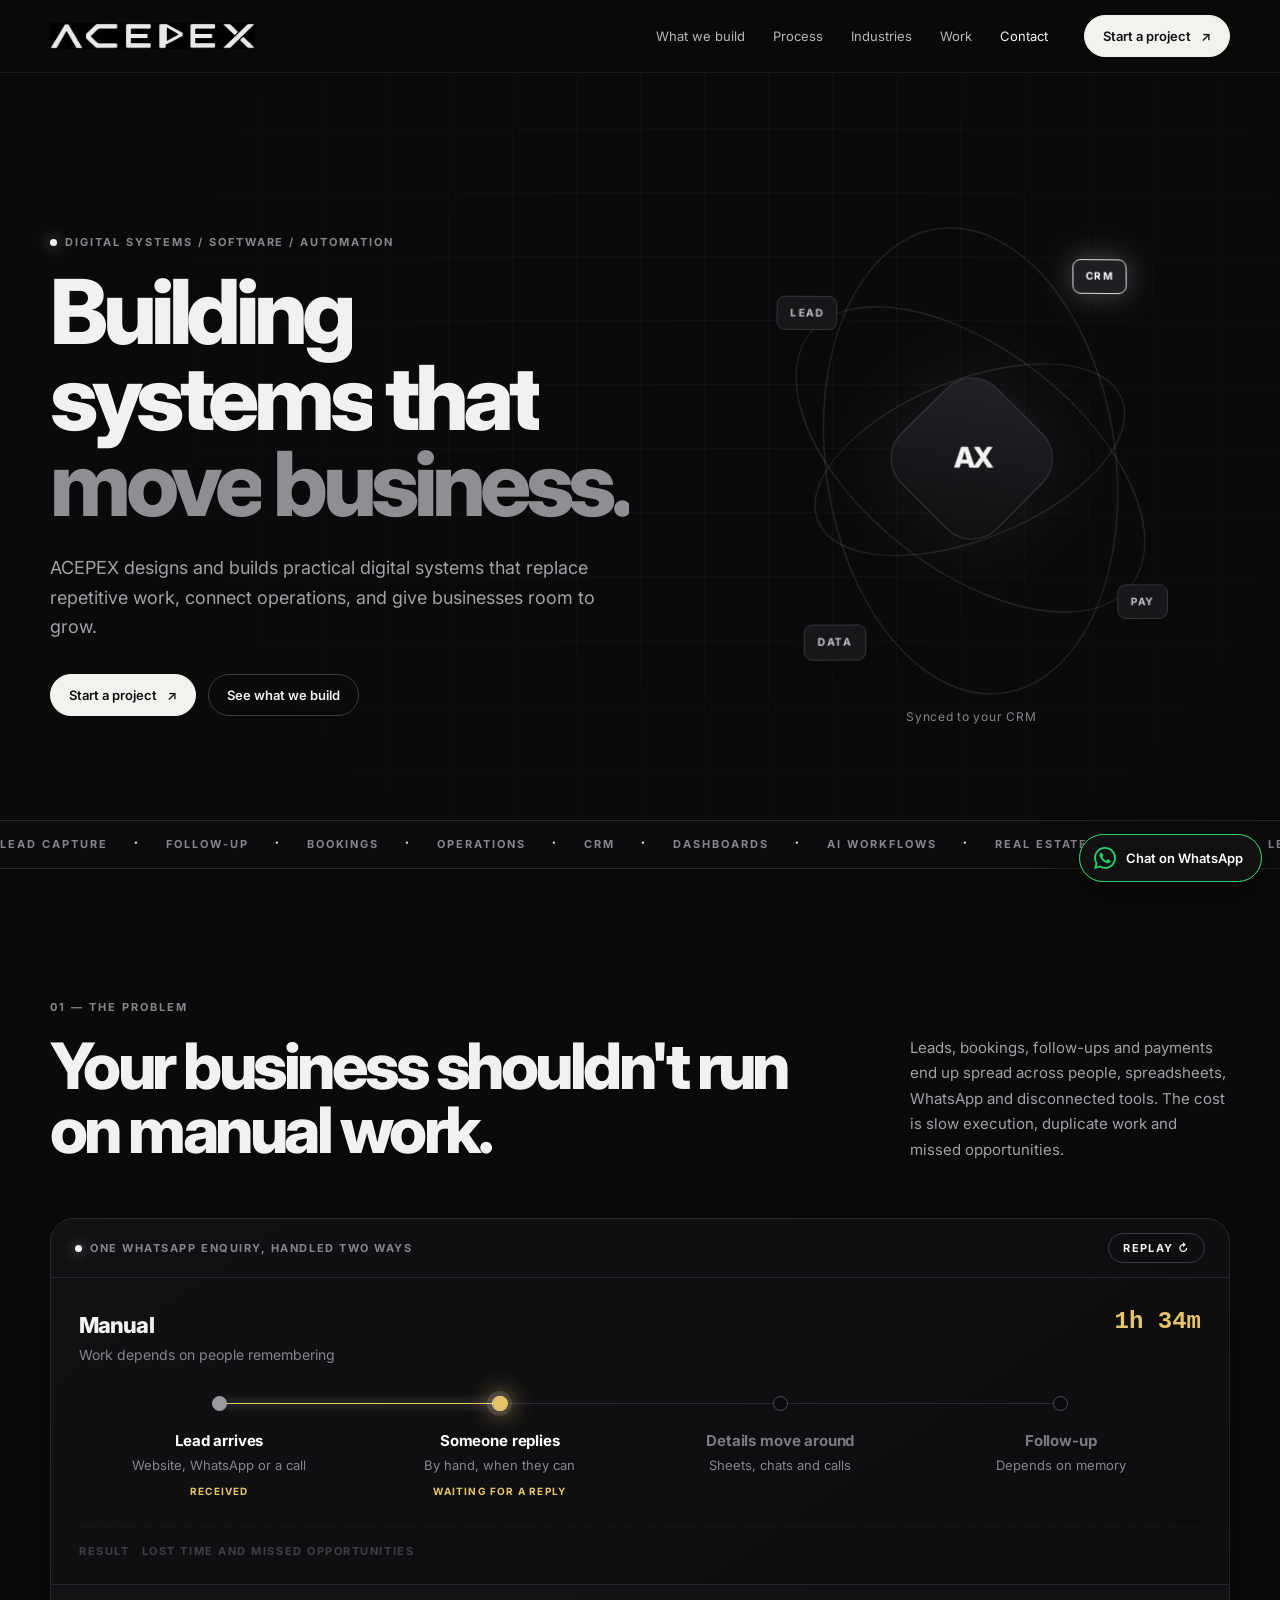
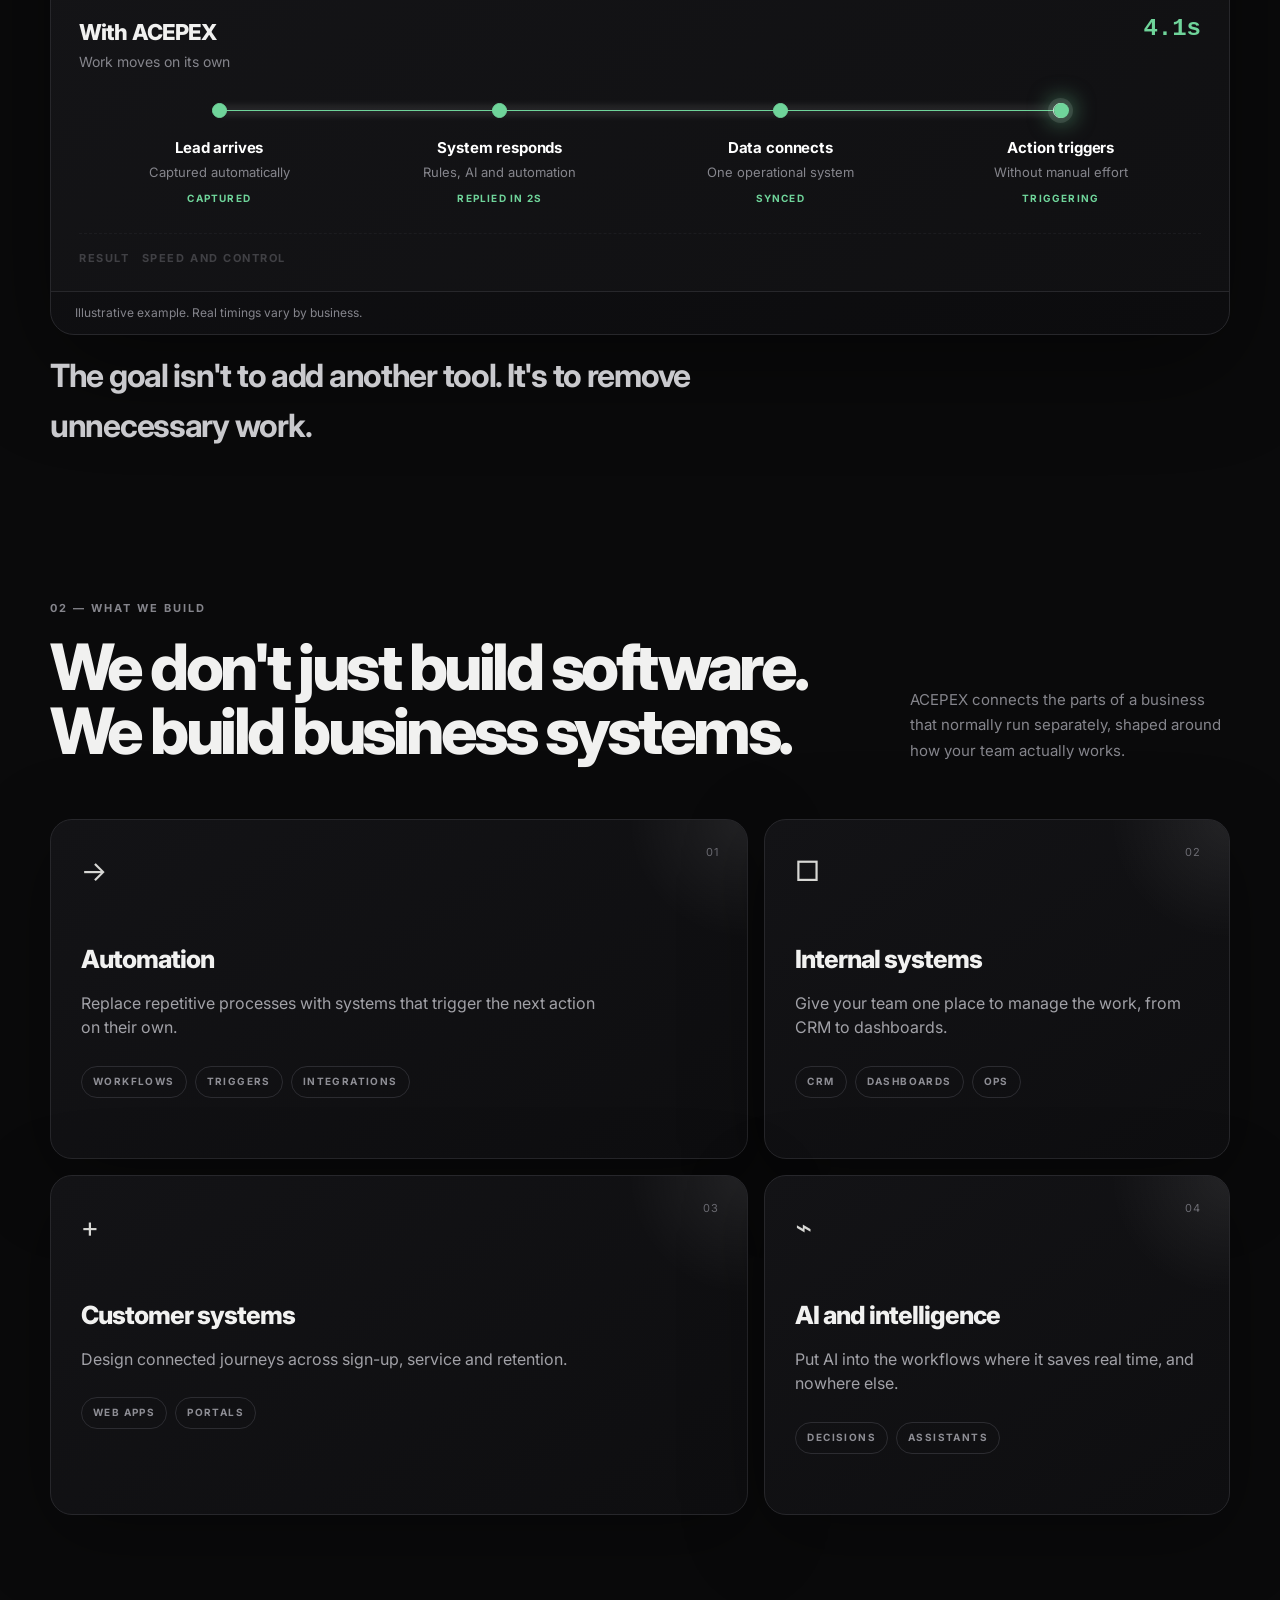
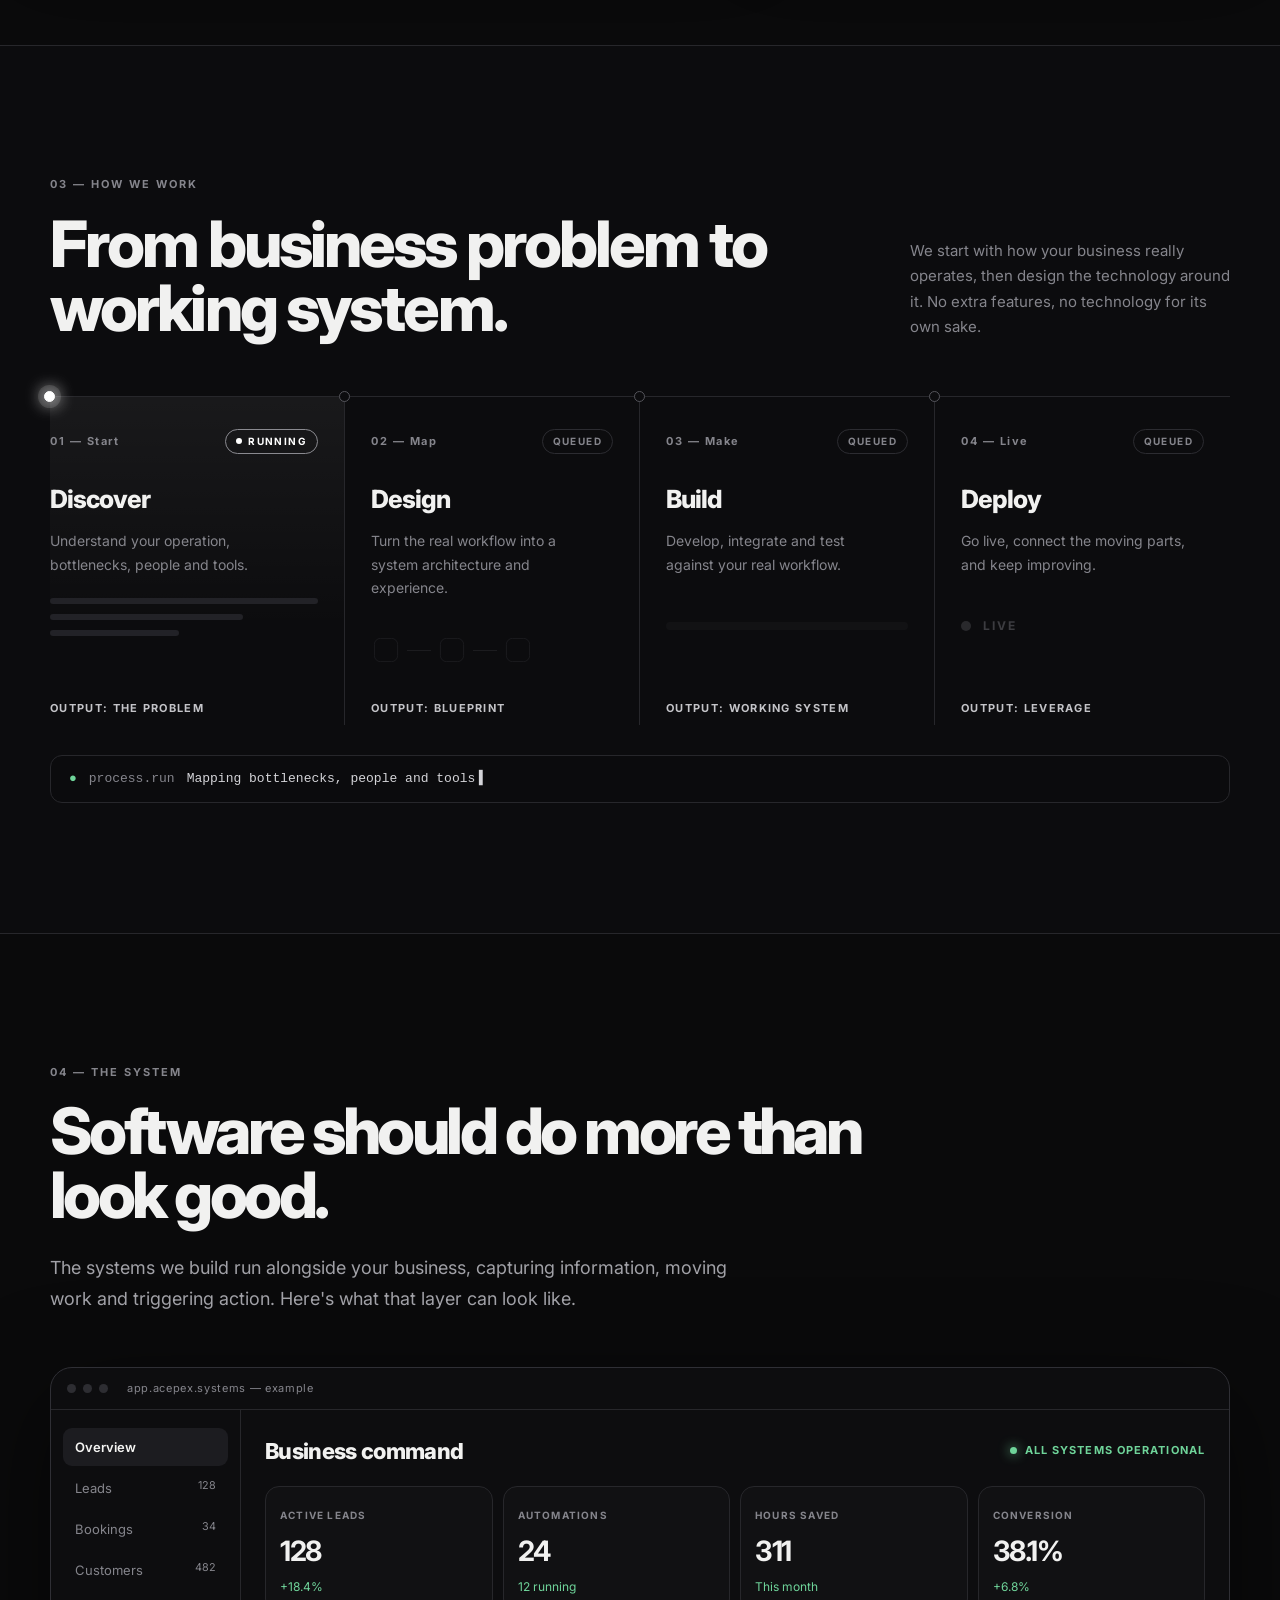
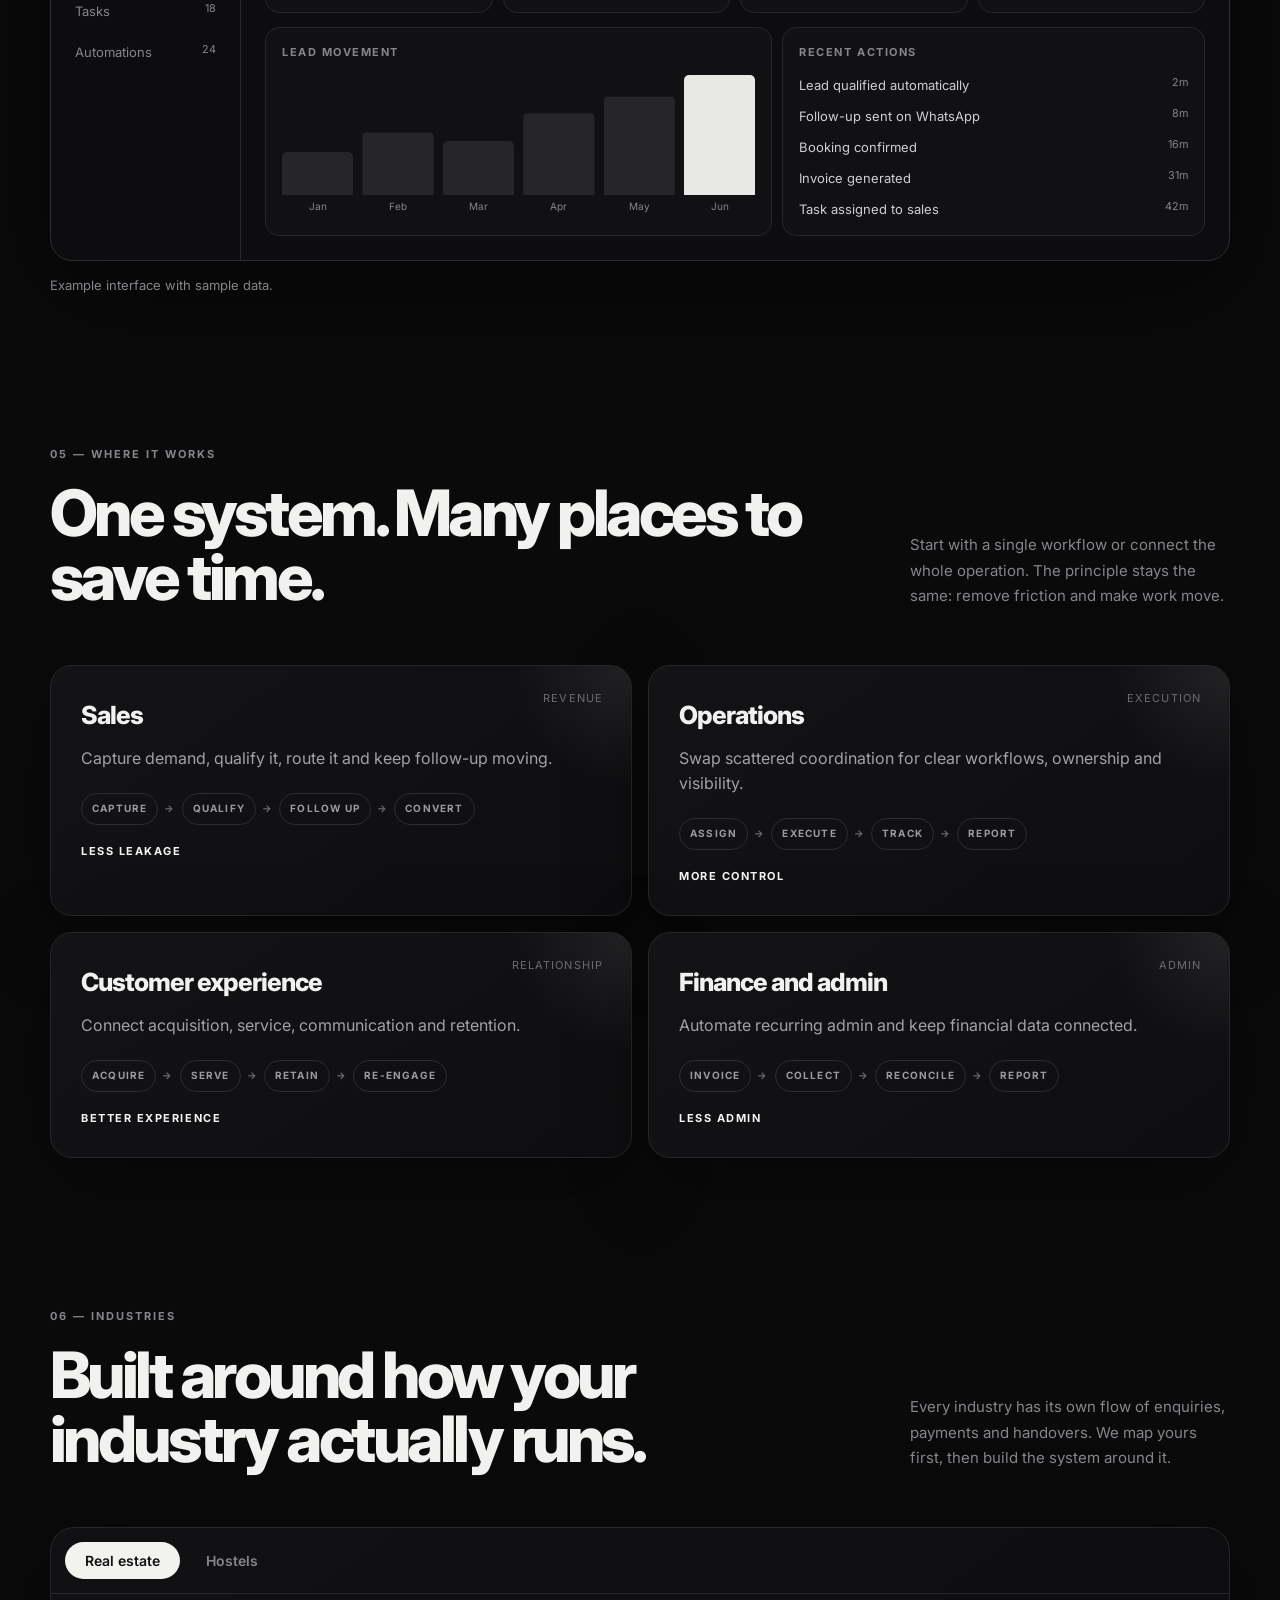
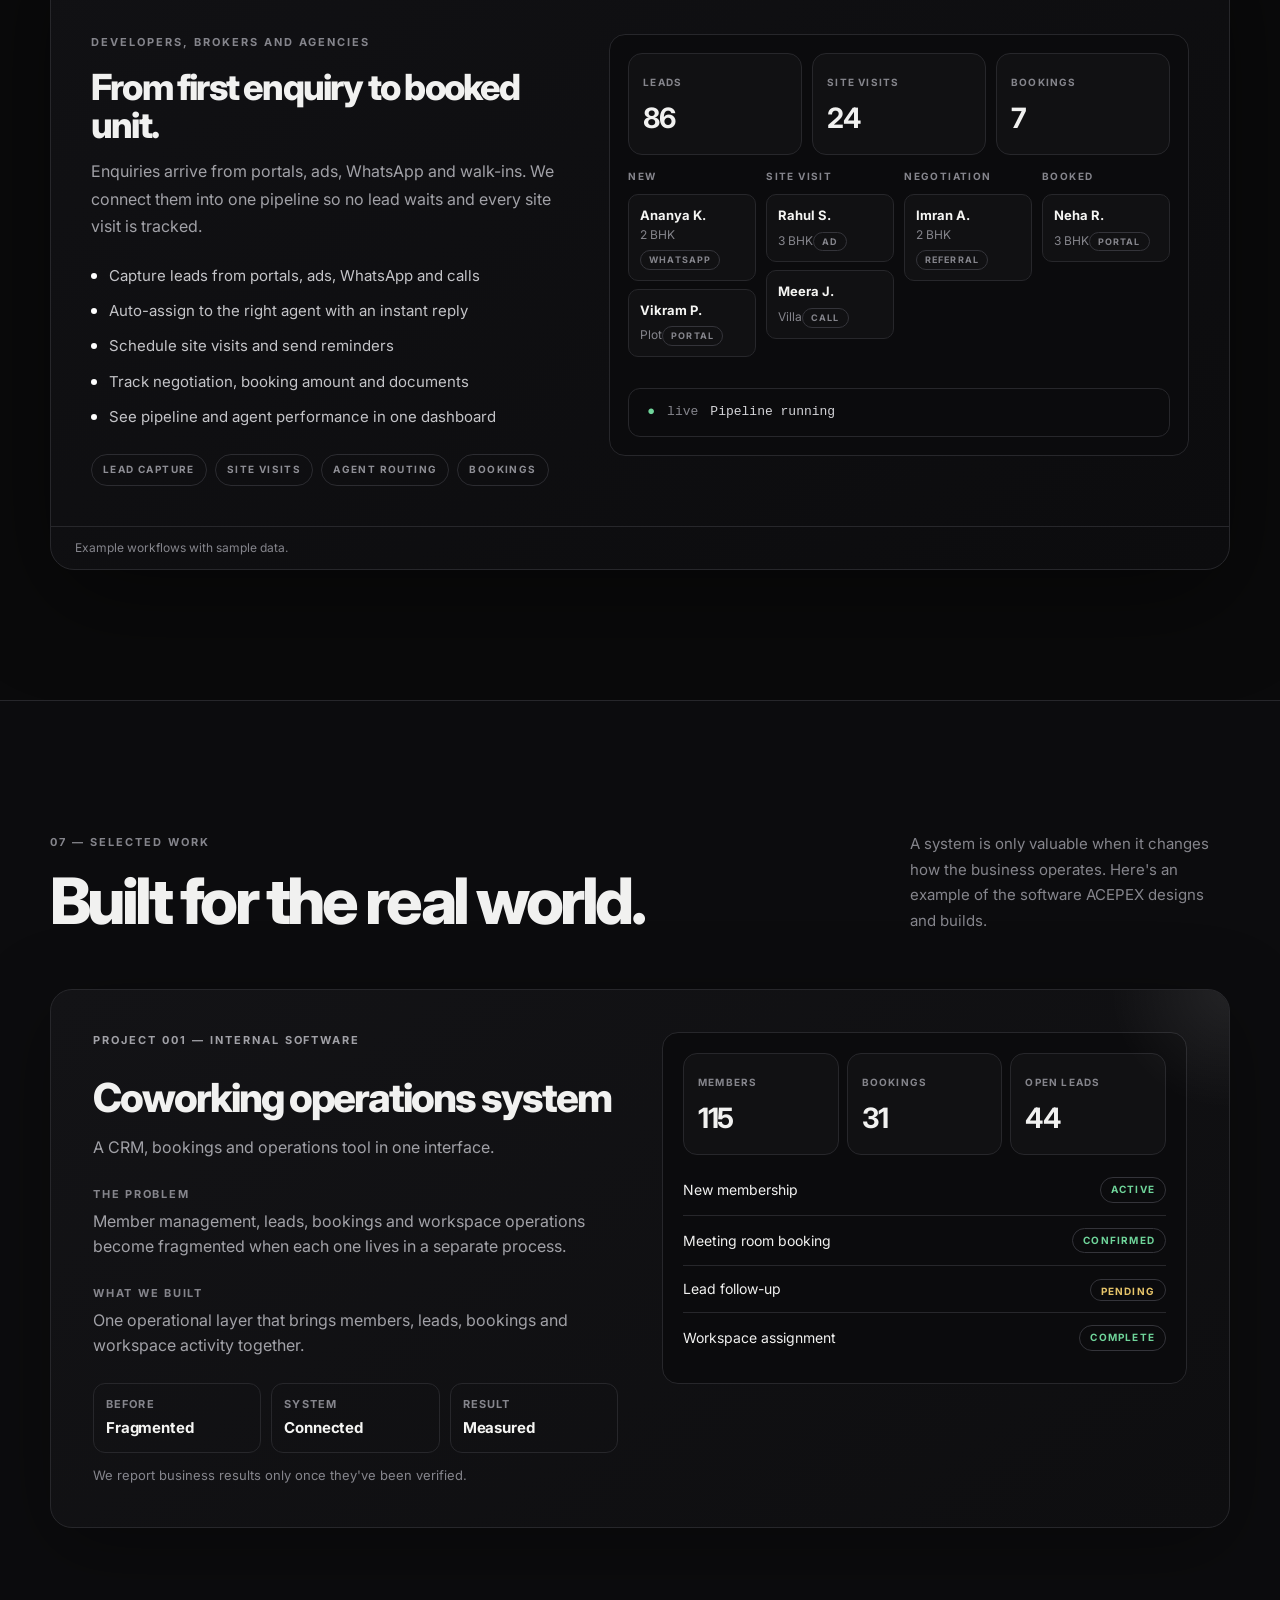
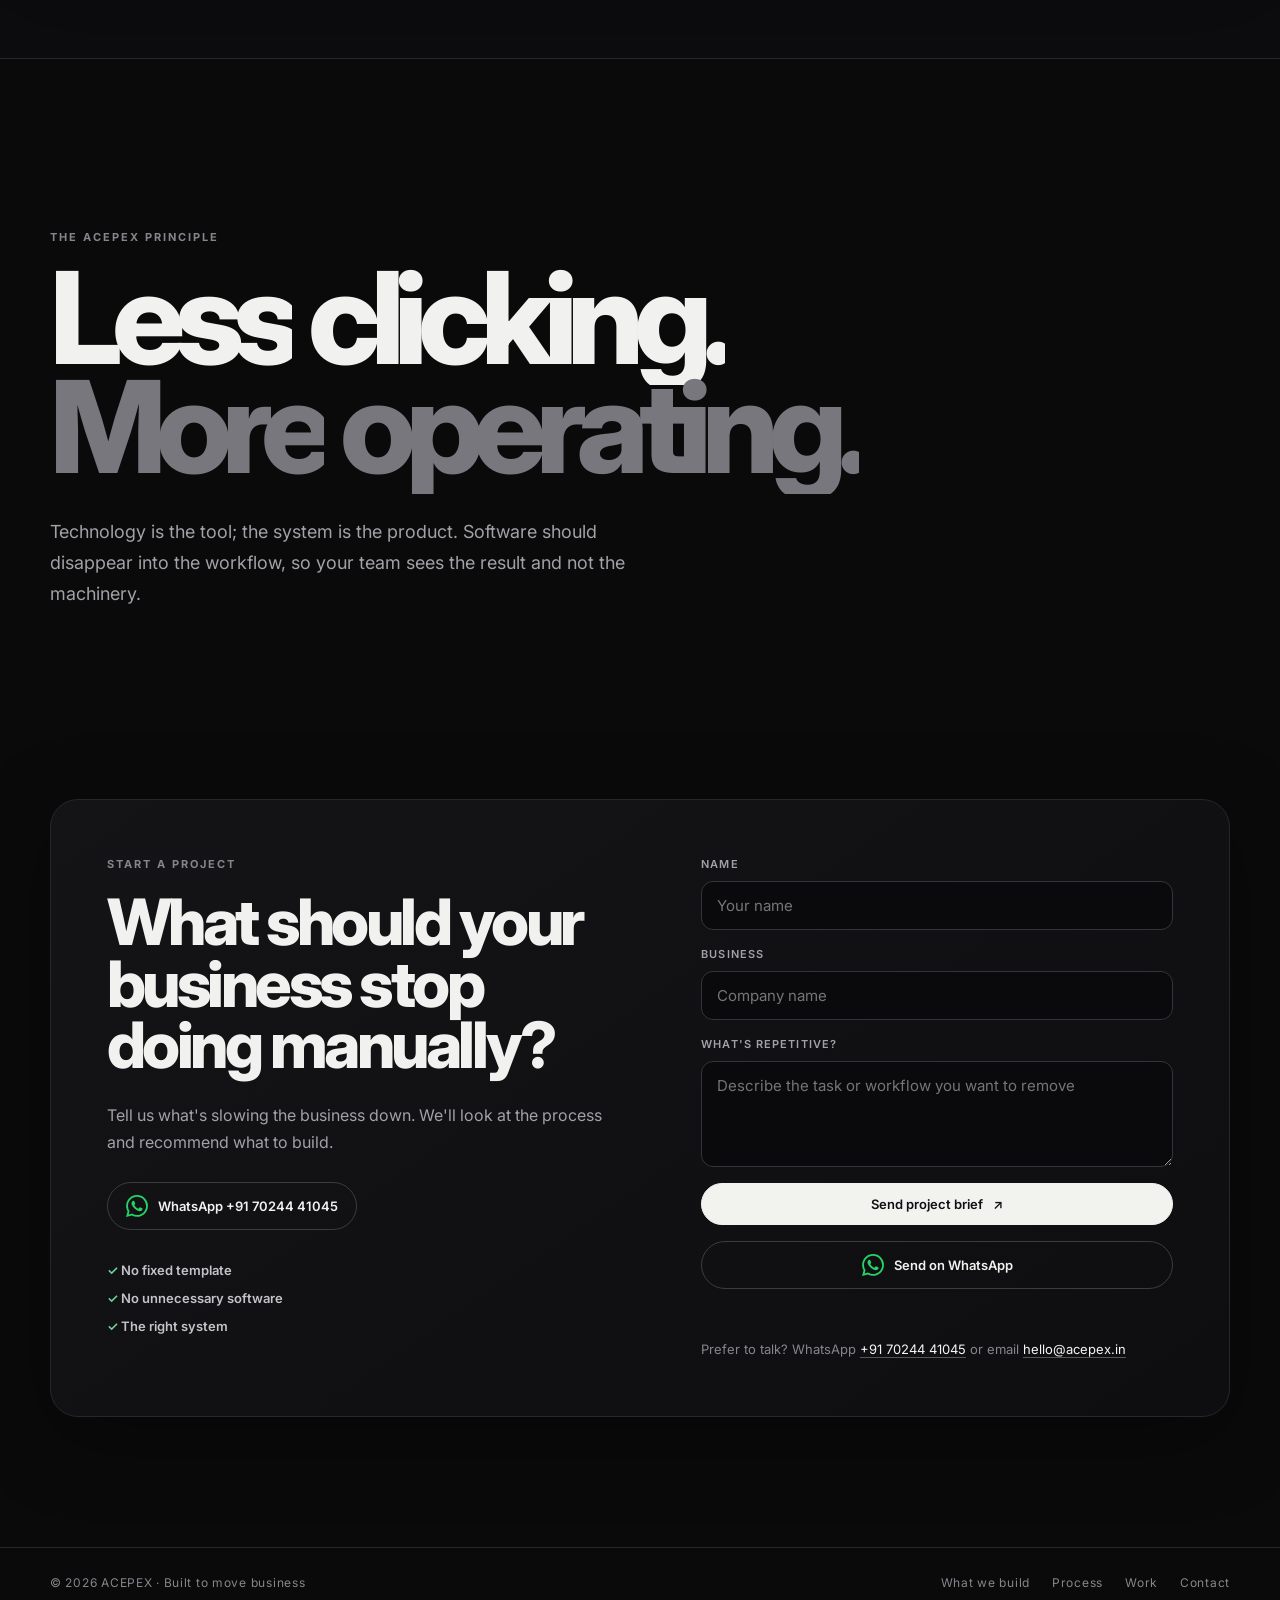
==== commit 298a0ffe: "new_html_only" ====
--- a/index.html
+++ b/index.html
@@ -1,3854 +1,669 @@
 <!DOCTYPE html>
 <html lang="en">
 <head>
-  <meta charset="UTF-8" />
-  <meta name="viewport" content="width=device-width, initial-scale=1.0" />
-
-  <title>ACEPEX</title>
-
-  <link rel="preconnect" href="https://fonts.googleapis.com">
-  <link rel="preconnect" href="https://fonts.gstatic.com" crossorigin>
-
-  <link
-    href="https://fonts.googleapis.com/css2?family=DM+Mono:wght@400;500&family=Manrope:wght@400;500;600;700;800&display=swap"
-    rel="stylesheet"
-  />
-
-  <link rel="stylesheet" href="styles.css" />
-  <script src="script.js" defer></script>
+<meta charset="utf-8">
+<meta name="viewport" content="width=device-width, initial-scale=1, viewport-fit=cover">
+<meta name="color-scheme" content="dark">
+<title>ACEPEX — Digital systems, software and automation</title>
+<meta name="description" content="ACEPEX designs and builds practical digital systems that replace repetitive work and connect operations.">
+<link rel="preconnect" href="https://fonts.googleapis.com"><link rel="preconnect" href="https://fonts.gstatic.com" crossorigin>
+<link href="https://fonts.googleapis.com/css2?family=Inter:wght@400;500;600;700;800&display=swap" rel="stylesheet">
+<style>
+:root{--bg:#0a0a0b;--panel:#111113;--panel2:#151518;--text:#f1f1f0;--muted:#a1a1a7;--dim:#85858c;--line:#27272b;--white:#f5f5f3;--max:1180px;--ok:#6fd49a;--sans:Inter,system-ui,-apple-system,"Segoe UI",sans-serif;color-scheme:dark;box-sizing:border-box;padding-top:env(safe-area-inset-top,0px);padding-bottom:env(safe-area-inset-bottom,0px)}
+*,*::before,*::after{box-sizing:border-box}
+html{scroll-behavior:smooth;scroll-padding-top:calc(env(safe-area-inset-top,0px) + 90px)}
+body{margin:0;background:var(--bg);color:var(--text);font:400 16px/1.55 var(--sans);overflow-x:hidden;-webkit-font-smoothing:antialiased}
+a{color:inherit;text-decoration:none}p{margin:0}
+:focus-visible{outline:2px solid var(--white);outline-offset:3px;border-radius:6px}
+.container{width:min(calc(100% - 48px),var(--max));margin:0 auto}
+.eyebrow{margin:0 0 18px;font-size:11px;letter-spacing:.18em;color:var(--dim);font-weight:700;text-transform:uppercase}
+.dotlive{width:7px;height:7px;border-radius:50%;display:inline-block;background:var(--white);box-shadow:0 0 14px rgba(255,255,255,.6);margin-right:8px;animation:pulse 2.4s infinite}
+@keyframes pulse{50%{opacity:.35}}
+h1,h2,h3{margin:0;font-weight:800}
+.btn{border:1px solid #3b3b40;border-radius:999px;padding:12px 18px;font:600 13px var(--sans);display:inline-flex;align-items:center;gap:10px;transition:.25s;cursor:pointer;color:var(--text);background:transparent}
+.btn.p{background:#f2f2ef;color:#111115;border-color:#f2f2ef}.btn.p:hover{background:#fff;transform:translateY(-2px)}
+.btn.g:hover{border-color:#777;transform:translateY(-2px)}
+/* header */
+.hdr{position:fixed;top:0;left:0;right:0;z-index:20;padding-top:env(safe-area-inset-top,0px);background:rgba(10,10,11,.78);backdrop-filter:blur(18px);border-bottom:1px solid rgba(255,255,255,.07)}
+.nav-wrap{height:72px;display:flex;align-items:center;justify-content:space-between;gap:28px}
+.logo{height:26px;width:auto;display:block}
+.nav{display:flex;gap:28px;margin-left:auto;margin-right:8px}
+.nav a{font-size:13px;color:#b7b7bb;transition:.25s}.nav a:hover{color:var(--white)}
+@media(max-width:820px){.nav{display:none}}
+/* hero */
+.hero{min-height:820px;padding-top:130px;position:relative;display:flex;align-items:center;overflow:hidden}
+.grid-glow{position:absolute;inset:0;background-image:linear-gradient(rgba(255,255,255,.03) 1px,transparent 1px),linear-gradient(90deg,rgba(255,255,255,.03) 1px,transparent 1px);background-size:64px 64px;-webkit-mask-image:radial-gradient(circle at 58% 45%,#000 0%,rgba(0,0,0,.8) 32%,transparent 74%);mask-image:radial-gradient(circle at 58% 45%,#000 0%,rgba(0,0,0,.8) 32%,transparent 74%)}
+.hero-grid{display:grid;grid-template-columns:1.1fr .9fr;align-items:center;gap:30px;position:relative;z-index:1}
+h1{font-size:clamp(46px,7vw,92px);line-height:.96;letter-spacing:-.06em;max-width:780px}
+h1 em{font-style:normal;color:#8e8e93}
+.hero-text{font-size:18px;line-height:1.65;color:var(--muted);max-width:560px;margin:26px 0 32px}
+.actions{display:flex;gap:12px;flex-wrap:wrap}
+.orbital{position:relative;width:min(470px,100%);aspect-ratio:1;margin:0 auto}
+.orbit{position:absolute;left:50%;top:50%;border:1px solid rgba(255,255,255,.14);border-radius:50%}
+.o1{width:70%;height:34%;transform:translate(-50%,-50%) rotate(-22deg)}
+.o2{width:87%;height:47%;transform:translate(-50%,-50%) rotate(38deg)}
+.o3{width:100%;height:62%;transform:translate(-50%,-50%) rotate(82deg)}
+.core{position:absolute;left:50%;top:50%;width:28%;aspect-ratio:1;border-radius:26%;background:linear-gradient(145deg,#232328,#0f0f11);border:1px solid #3a3a40;transform:translate(-50%,-50%) rotate(45deg);box-shadow:0 0 80px rgba(255,255,255,.07);display:grid;place-items:center}
+.core span{transform:rotate(-45deg);font-weight:800;font-size:28px;letter-spacing:-.08em}
+.node{position:absolute;background:#17171a;border:1px solid #333339;padding:8px 12px;border-radius:8px;color:#c4c4c9;font-size:10px;letter-spacing:.16em;font-weight:700;box-shadow:0 10px 40px rgba(0,0,0,.4)}
+.n1{top:17%;left:10%}.n2{top:9%;right:18%}.n3{bottom:17%;right:10%}.n4{bottom:9%;left:16%}
+.node.act{border-color:#d8d8d5;color:#fff;box-shadow:0 0 28px rgba(255,255,255,.25)}
+.cap{text-align:center;margin-top:14px;font-size:12px;color:var(--dim);letter-spacing:.06em;min-height:18px}
+@media(max-width:900px){.hero{min-height:auto;padding:130px 0 70px}.hero-grid{grid-template-columns:1fr}}
+/* ticker */
+.ticker{border-block:1px solid var(--line);overflow:hidden;background:#0c0c0e}
+.track{display:flex;gap:26px;width:max-content;padding:15px 0;font-size:11px;font-weight:700;letter-spacing:.18em;color:#85858b;animation:mq 30s linear infinite;white-space:nowrap}
+.track b{color:#cacac6;font-size:8px}
+@keyframes mq{to{transform:translateX(-50%)}}
+/* sections */
+.section{padding:130px 0}
+.section h2{font-size:clamp(36px,5vw,66px);line-height:1;letter-spacing:-.055em;max-width:880px}
+.lede{font-size:18px;line-height:1.7;color:var(--muted);max-width:700px;margin:26px 0 0}
+.shead{display:grid;grid-template-columns:1fr 320px;gap:60px;align-items:end;margin-bottom:56px}
+.snote{color:var(--dim);font-size:15px;line-height:1.7}
+@media(max-width:900px){.shead{grid-template-columns:1fr;gap:20px}}
+.card{position:relative;border:1px solid var(--line);background:linear-gradient(145deg,#131316,#0e0e10);border-radius:22px;padding:30px;overflow:hidden;box-shadow:0 20px 80px rgba(0,0,0,.34)}
+.card::before{content:"";position:absolute;width:240px;height:240px;right:-120px;top:-120px;border-radius:50%;background:radial-gradient(circle,rgba(255,255,255,.08),transparent 70%);pointer-events:none}
+.card h3{font-size:25px;letter-spacing:-.04em;margin:0 0 12px}
+.card p{color:var(--muted)}
+.num{position:absolute;top:24px;right:28px;color:#6b6b72;font-size:11px;letter-spacing:.1em}
+/* problem */
+.cmp{display:grid;grid-template-columns:1fr 1fr;gap:16px;margin-top:56px}
+.cmp ol{list-style:none;margin:20px 0 0;padding:0;display:grid;gap:16px}
+.cmp li{display:grid;grid-template-columns:34px 1fr;font-size:16px;font-weight:600}
+.cmp li span.i{font-size:11px;color:var(--dim);letter-spacing:.1em;padding-top:4px;font-weight:700}
+.cmp li small{display:block;font-weight:400;color:var(--dim);font-size:14px}
+.res{margin-top:26px;padding-top:18px;border-top:1px solid var(--line);font-size:11px;letter-spacing:.14em;font-weight:700;color:var(--dim);text-transform:uppercase}
+.res b{display:block;margin-top:6px;font-size:16px;letter-spacing:-.01em;color:var(--white);text-transform:none}
+.card.lit{background:linear-gradient(145deg,#f4f4f1,#d9d9d5);color:#111115;border-color:#f4f4f1}
+.card.lit p,.card.lit li small,.card.lit .i,.card.lit .res{color:#4b4b52}.card.lit .res{border-color:#bdbdb8}.card.lit .res b{color:#111115}.card.lit::before{display:none}
+.quote{margin-top:16px;font-size:clamp(22px,3vw,32px);letter-spacing:-.04em;font-weight:700;color:#c9c9cd;max-width:700px}
+@media(max-width:800px){.cmp{grid-template-columns:1fr}}
+/* build */
+.grid4{display:grid;grid-template-columns:1.2fr .8fr;gap:16px}
+.grid4 .card{min-height:340px;display:flex;flex-direction:column}
+.ic{font-size:28px;color:#d7d7d4;margin-bottom:46px}
+.chips{margin-top:auto;padding-top:26px;display:flex;flex-wrap:wrap;gap:8px}
+.chips span{border:1px solid #2c2c31;border-radius:999px;padding:7px 11px;font-size:10px;letter-spacing:.14em;font-weight:700;color:#8e8e95;text-transform:uppercase}
+@media(max-width:900px){.grid4{grid-template-columns:1fr}.grid4 .card{min-height:0}}
+/* process */
+.process{background:#0c0c0e;border-block:1px solid var(--line)}
+.steps{display:grid;grid-template-columns:repeat(4,1fr);border-top:1px solid var(--line)}
+.step{padding:32px 26px 8px 0;border-right:1px solid var(--line);min-height:260px;display:flex;flex-direction:column}
+.step+.step{padding-left:26px}.step:last-child{border:0}
+.step .k{font-size:11px;color:var(--dim);letter-spacing:.14em;font-weight:700}
+.step h3{font-size:25px;letter-spacing:-.04em;margin:40px 0 10px}
+.step p{color:var(--dim);font-size:14px;line-height:1.7;max-width:230px}
+.step .out{margin-top:auto;padding-top:20px;font-size:11px;letter-spacing:.12em;font-weight:700;color:#c4c4c8;text-transform:uppercase}
+@media(max-width:900px){.steps{grid-template-columns:1fr 1fr}.step{border-bottom:1px solid var(--line)}.step:nth-child(2){border-right:0}.step:nth-child(3){padding-left:0}}
+@media(max-width:560px){.steps{grid-template-columns:1fr}.step,.step+.step{border-right:0;padding:26px 0;min-height:0}.step h3{margin-top:24px}.step .out{padding-top:14px}}
+/* product */
+.app{display:grid;grid-template-columns:190px 1fr;border:1px solid #2f2f35;border-radius:22px;overflow:hidden;background:#0d0d0f;margin-top:52px;box-shadow:0 30px 100px rgba(0,0,0,.5)}
+.bar{grid-column:1/-1;display:flex;gap:7px;align-items:center;padding:12px 16px;border-bottom:1px solid var(--line);font-size:11px;color:var(--dim);letter-spacing:.06em}
+.bar i{width:9px;height:9px;border-radius:50%;background:#2d2d32}.bar span{margin-left:12px}
+.side{padding:18px 12px;border-right:1px solid var(--line);display:grid;gap:3px;align-content:start;font-size:13px}
+.side span{padding:9px 12px;border-radius:9px;color:var(--dim);display:flex;justify-content:space-between}
+.side .cur{background:#1c1c20;color:var(--white);font-weight:600}
+.main{padding:24px;min-width:0}
+.mtop{display:flex;justify-content:space-between;align-items:center;gap:12px;flex-wrap:wrap;margin-bottom:18px}
+.mtop h3{font-size:22px;letter-spacing:-.03em}.st{font-size:11px;letter-spacing:.1em;color:var(--ok);font-weight:700;text-transform:uppercase}
+.stats{display:grid;grid-template-columns:repeat(4,1fr);gap:10px;margin-bottom:14px}
+.stat{border:1px solid var(--line);border-radius:14px;padding:14px;background:var(--panel)}
+.stat span{font-size:10px;letter-spacing:.12em;color:var(--dim);font-weight:700;text-transform:uppercase}
+.stat b{display:block;font-size:28px;letter-spacing:-.05em;margin-top:4px}.stat em{font-style:normal;font-size:12px;color:var(--ok)}
+.split{display:grid;grid-template-columns:1.2fr 1fr;gap:10px}
+.box{border:1px solid var(--line);border-radius:14px;padding:16px;background:var(--panel)}
+.box h4{margin:0 0 14px;font-size:11px;letter-spacing:.14em;color:var(--dim);text-transform:uppercase}
+.bars{display:flex;align-items:flex-end;gap:9px;height:120px;margin-bottom:22px}
+.bars div{flex:1;background:#25252a;border-radius:5px 5px 0 0;position:relative}.bars div:last-child{background:#e8e8e5}
+.bars span{position:absolute;bottom:-20px;left:50%;transform:translateX(-50%);font-size:10px;color:var(--dim)}
+.acts{list-style:none;margin:0;padding:0;display:grid;gap:11px;font-size:13px}
+.acts li{display:flex;justify-content:space-between;gap:10px;color:#cfcfd3}.acts small{color:var(--dim)}
+@media(max-width:860px){.app{grid-template-columns:1fr}.side{display:none}.stats{grid-template-columns:1fr 1fr}.split{grid-template-columns:1fr}}
+/* where */
+.where{display:grid;grid-template-columns:repeat(2,1fr);gap:16px;margin-top:0}
+.path{display:flex;flex-wrap:wrap;gap:6px;align-items:center;margin-top:22px;font-size:10px;letter-spacing:.12em;font-weight:700;color:#9a9aa1;text-transform:uppercase}
+.path span{border:1px solid #2c2c31;border-radius:999px;padding:7px 10px}.path i{font-style:normal;color:#6b6b72}
+.where .out{margin-top:18px;font-size:11px;letter-spacing:.14em;font-weight:700;color:var(--white);text-transform:uppercase}
+@media(max-width:760px){.where{grid-template-columns:1fr}}
+/* work */
+.case{display:grid;grid-template-columns:1fr 1fr;gap:44px;padding:42px}
+.case h3{font-size:clamp(28px,3.4vw,40px);letter-spacing:-.05em;margin-bottom:6px}
+.case h4{margin:26px 0 6px;font-size:11px;letter-spacing:.16em;color:var(--dim);text-transform:uppercase}
+.ba{display:grid;grid-template-columns:repeat(3,1fr);gap:10px;margin-top:26px}
+.ba div{border:1px solid var(--line);border-radius:12px;padding:12px;font-size:11px;letter-spacing:.1em;color:var(--dim);text-transform:uppercase;font-weight:700}
+.ba b{display:block;font-size:15px;letter-spacing:-.01em;color:var(--white);margin-top:3px;text-transform:none}
+.fine{font-size:13px!important;color:var(--dim)!important;margin-top:12px}
+.mini{border:1px solid var(--line);border-radius:16px;background:#0b0b0d;padding:20px;align-self:start}
+.mini .row{display:flex;justify-content:space-between;align-items:center;padding:12px 0;border-bottom:1px solid var(--line);font-size:14px}.mini .row:last-child{border:0}
+.tag{font-size:10px;letter-spacing:.12em;font-weight:700;padding:4px 10px;border-radius:999px;border:1px solid #34343a;color:var(--ok);text-transform:uppercase}.tag.w{color:#e6c46a}
+.mini .three{display:grid;grid-template-columns:repeat(3,1fr);gap:8px;margin-bottom:10px}
+@media(max-width:860px){.case{grid-template-columns:1fr;padding:26px}}
+/* manifesto */
+.mani{padding:170px 0}
+.mani h2{font-size:clamp(60px,10vw,138px);line-height:.85;letter-spacing:-.08em;max-width:none;margin-bottom:36px}.mani h2 .g{color:#77777d}
+.mani p.l{max-width:590px;color:var(--muted);font-size:18px;line-height:1.7}
+/* contact */
+.cbox{border:1px solid var(--line);border-radius:28px;background:linear-gradient(145deg,#141417,#0e0e10);padding:56px;display:grid;grid-template-columns:1fr .9fr;gap:70px;box-shadow:0 20px 80px rgba(0,0,0,.34)}
+.cbox h2{font-size:clamp(38px,5vw,68px);line-height:.96}
+.checks{display:grid;gap:8px;margin-top:30px;font-size:13px;font-weight:600;color:#c4c4c8}.checks span::before{content:"✓  ";color:var(--ok)}
+form{display:flex;flex-direction:column;gap:16px}
+label{display:flex;flex-direction:column;gap:8px;color:#a1a1a7;font-size:11px;letter-spacing:.1em;text-transform:uppercase;font-weight:600}
+input,textarea{width:100%;background:#0a0a0c;border:1px solid #34343a;border-radius:12px;padding:14px 15px;color:#ededeb;font:400 15px var(--sans);resize:vertical}
+input:focus,textarea:focus{border-color:#8a8a90;outline:none}
+.fs{min-height:18px;font-size:13px;color:var(--muted)}
+.mail{font-size:13px;color:var(--dim)}.mail a{color:var(--white);border-bottom:1px solid #55555b}
+@media(max-width:900px){.cbox{grid-template-columns:1fr;gap:36px;padding:30px}}
+footer{border-top:1px solid var(--line);padding:26px 0;color:var(--dim);font-size:12px;letter-spacing:.06em}
+.fw{display:flex;justify-content:space-between;gap:16px;flex-wrap:wrap;align-items:center}.fw nav{display:flex;gap:22px}
+/* reveal */
+.js .rv{opacity:0;transform:translateY(16px);transition:opacity .7s,transform .7s}.js .rv.on{opacity:1;transform:none}
+@media(max-width:600px){.container{width:min(calc(100% - 30px),var(--max))}.section{padding:84px 0}.mani{padding:90px 0}.logo{height:22px}.hero-text{font-size:16px}}
+@media(prefers-reduced-motion:reduce){*{animation:none!important;transition:none!important}html{scroll-behavior:auto}.js .rv{opacity:1;transform:none}}
+
+/* ===== motion layer ===== */
+.prog{position:fixed;top:0;left:0;right:0;height:2px;background:linear-gradient(90deg,#555,#fff);transform-origin:left;transform:scaleX(0);z-index:40}
+.hdr.sc{background:rgba(10,10,11,.92);border-bottom-color:rgba(255,255,255,.12)}
+.nav a.act{color:var(--white)}
+.btn span[aria-hidden]{display:inline-block;transition:transform .25s}.btn:hover span[aria-hidden]{transform:translate(3px,-3px)}
+.btn.p{position:relative;overflow:hidden}
+.btn.p::after{content:"";position:absolute;top:0;bottom:0;left:-60%;width:40%;background:linear-gradient(100deg,transparent,rgba(255,255,255,.7),transparent);transform:skewX(-20deg);transition:left .6s}
+.btn.p:hover::after{left:130%}
+.w{display:inline-block;overflow:hidden;vertical-align:top;padding-bottom:.1em;margin-bottom:-.1em}
+.w>span{display:inline-block}
+.js .w>span{transform:translateY(108%);transition:transform 1s cubic-bezier(.2,.8,.2,1);transition-delay:calc(var(--i)*80ms + 120ms)}
+.js .on .w>span,.js .w.on>span{transform:none}
+.o1{animation:r1 80s linear infinite}.o2{animation:r2 110s linear infinite}.o3{animation:r3 140s linear infinite}
+@keyframes r1{to{transform:translate(-50%,-50%) rotate(338deg)}}
+@keyframes r2{to{transform:translate(-50%,-50%) rotate(398deg)}}
+@keyframes r3{to{transform:translate(-50%,-50%) rotate(-278deg)}}
+.core{animation:glow 4s ease-in-out infinite}
+@keyframes glow{50%{box-shadow:0 0 120px rgba(255,255,255,.2)}}
+.node{animation:fl 6s ease-in-out infinite;transition:border-color .4s,color .4s,box-shadow .4s}
+.n2{animation-delay:-1.5s}.n3{animation-delay:-3s}.n4{animation-delay:-4.5s}
+@keyframes fl{50%{translate:0 -9px}}
+.cap{transition:opacity .3s}
+.ticker:hover .track{animation-play-state:paused}
+.card::after{content:"";position:absolute;inset:0;border-radius:inherit;background:radial-gradient(380px circle at var(--mx,50%) var(--my,-60%),rgba(255,255,255,.1),transparent 62%);opacity:0;transition:opacity .35s;pointer-events:none}
+.card:hover::after{opacity:1}
+.card{transition:border-color .35s,transform .35s}.card:hover{border-color:#3d3d44;transform:translateY(-4px)}
+.card.lit:hover{border-color:#fff}
+.bars div{clip-path:inset(100% 0 -30px 0);transition:clip-path 1s cubic-bezier(.2,.8,.2,1)}
+.app.on .bars div{clip-path:inset(0 0 -30px 0)}
+.bars div:nth-child(2){transition-delay:.08s}.bars div:nth-child(3){transition-delay:.16s}.bars div:nth-child(4){transition-delay:.24s}.bars div:nth-child(5){transition-delay:.32s}.bars div:nth-child(6){transition-delay:.4s}
+.js .acts li{opacity:0;transform:translateX(-12px);transition:opacity .6s,transform .6s}
+.js .app.on .acts li{opacity:1;transform:none}
+.acts li:nth-child(1){transition-delay:.5s}.acts li:nth-child(2){transition-delay:.65s}.acts li:nth-child(3){transition-delay:.8s}.acts li:nth-child(4){transition-delay:.95s}.acts li:nth-child(5){transition-delay:1.1s}
+.steps{position:relative}
+.steps::before{content:"";position:absolute;left:0;right:0;top:-1px;height:1px;background:#fff;box-shadow:0 0 12px #fff;transform:scaleX(0);transform-origin:left;transition:transform 1.8s cubic-bezier(.4,0,.2,1)}
+.steps.on::before{transform:none}
+.step:hover h3{transform:translateX(6px)}.step h3{transition:transform .35s}
+.tag,.dotlive{will-change:opacity}
+.res b,.num{transition:color .3s}
+
+/* ===== process pipeline ===== */
+#process h2{letter-spacing:-.045em}
+.step{position:relative;min-height:0;transition:background .6s}
+.step h3{margin:26px 0 10px}
+.step .out{padding-top:22px}
+.top{display:flex;justify-content:space-between;align-items:center;gap:8px;flex-wrap:wrap}
+.chip{display:inline-flex;align-items:center;gap:6px;font-size:10px;letter-spacing:.14em;font-weight:700;text-transform:uppercase;padding:4px 10px;border:1px solid #2c2c31;border-radius:999px;color:var(--dim);transition:.4s}
+.chip::after{content:"Queued"}
+.run .chip{color:#fff;border-color:#8a8a90}.run .chip::after{content:"Running"}
+.run .chip::before{content:"";width:6px;height:6px;border-radius:50%;background:#fff;animation:pulse 1s infinite}
+.done .chip{color:var(--ok);border-color:#2f5a44}.done .chip::after{content:"Done"}
+.step:last-child.done .chip::after{content:"Live"}
+.step.run{background:linear-gradient(180deg,rgba(255,255,255,.055),transparent 70%)}
+.step::before{content:"";position:absolute;top:-6px;left:-6px;width:11px;height:11px;border-radius:50%;background:#0c0c0e;border:1px solid #55555b;transition:.4s;z-index:2}
+.step:first-child::before{left:0}
+.step.run::before{background:#fff;border-color:#fff;box-shadow:0 0 0 6px rgba(255,255,255,.12),0 0 20px #fff;animation:ring 1.6s infinite}
+.step.done::before{background:var(--ok);border-color:var(--ok)}
+@keyframes ring{50%{box-shadow:0 0 0 11px rgba(255,255,255,0),0 0 20px #fff}}
+.steps::before{right:auto;width:calc(var(--k,0)*25%);transform:none;transition:width 1.4s cubic-bezier(.4,0,.2,1)}
+.steps::after{content:"";position:absolute;top:-4px;left:calc(var(--k,0)*25%);width:7px;height:7px;margin-left:-3px;border-radius:50%;background:#fff;box-shadow:0 0 16px 3px rgba(255,255,255,.7);transition:left 1.4s cubic-bezier(.4,0,.2,1);z-index:3}
+.steps.rs::before,.steps.rs::after{transition:none}
+.pk{position:absolute;top:-2px;left:0;width:90px;height:3px;border-radius:2px;background:linear-gradient(90deg,transparent,rgba(255,255,255,.9));opacity:0;animation:pk 3.6s cubic-bezier(.4,0,.2,1) infinite;z-index:1}
+@keyframes pk{0%{left:-90px;opacity:0}15%,85%{opacity:1}100%{left:100%;opacity:0}}
+.vis{height:56px;margin-top:22px;opacity:.4;transition:opacity .5s}.run .vis{opacity:1}.done .vis{opacity:.8}
+.v1 i{display:block;height:6px;border-radius:3px;background:#222227;margin-bottom:10px;position:relative;overflow:hidden}
+.v1 i:nth-child(2){width:72%}.v1 i:nth-child(3){width:48%}
+.run .v1 i::after{content:"";position:absolute;inset:0;background:linear-gradient(90deg,transparent,rgba(255,255,255,.75),transparent);transform:translateX(-100%);animation:scan 1.3s infinite}
+.done .v1 i{background:#3a3a40}
+@keyframes scan{to{transform:translateX(100%)}}
+.v2{display:flex;align-items:center;gap:6px}
+.v2 b{width:30px;height:30px;border:1px solid #3a3a40;border-radius:8px;transform:scale(.8);transition:.5s}
+.v2 u{flex:1;max-width:24px;height:1px;background:#34343a}
+.run .v2 b,.done .v2 b{transform:none;border-color:#b0b0b5}
+.run .v2 b:nth-child(3){transition-delay:.5s}.run .v2 b:nth-child(5){transition-delay:1s}
+.v3{height:8px;border-radius:4px;background:#1c1c20;overflow:hidden;margin-top:24px}
+.v3 i{display:block;height:100%;width:0;background:#e8e8e5;transition:width .3s}
+.run .v3 i{width:100%;transition:width 2.4s linear}.done .v3 i{width:100%;transition:none}
+.v4{display:flex;align-items:center;gap:12px;font-size:12px;letter-spacing:.16em;font-weight:700;color:var(--dim)}
+.v4 s{display:block;width:10px;height:10px;border-radius:50%;background:#55555b;text-decoration:none}
+.run .v4 s{background:#fff}.done .v4{color:var(--ok)}
+.done .v4 s{background:var(--ok);animation:ping 1.8s infinite}
+@keyframes ping{0%{box-shadow:0 0 0 0 rgba(111,212,154,.6)}100%{box-shadow:0 0 0 12px transparent}}
+.plog{margin-top:30px;border:1px solid var(--line);border-radius:12px;background:#0b0b0d;padding:14px 18px;display:flex;gap:12px;align-items:center;font:500 13px/1.4 ui-monospace,SFMono-Regular,Menlo,Consolas,monospace;color:#d4d4d8;overflow:hidden}
+.plog .ok{color:var(--ok);animation:pulse 1.4s infinite}.plog .pl{color:var(--dim)}
+#plog::after{content:"▍";margin-left:4px;animation:pulse 1s steps(1) infinite}
+@media(max-width:900px){.steps::before,.steps::after,.pk,.step::before{display:none}}
+
+/* ===== interactive orbital ===== */
+.orbital{transform-style:preserve-3d;will-change:transform;touch-action:pan-y}
+.halo{position:absolute;inset:0;border-radius:50%;background:radial-gradient(240px circle at var(--gx,50%) var(--gy,50%),rgba(255,255,255,.13),transparent 65%);opacity:0;transition:opacity .4s;pointer-events:none}
+.orbital.hov .halo{opacity:1}
+.orbital.hov .orbit{border-color:rgba(255,255,255,.3)}
+.orbit{transition:border-color .5s}
+.core{translate:0 0 26px;transition:scale .45s cubic-bezier(.2,.8,.2,1),filter .4s}
+.orbital.hov .core{scale:1.06}.orbital.lk .core{scale:1.12;filter:brightness(1.4)}
+.node{cursor:pointer}
+.node.act{background:#1f1f23}
+.links{position:absolute;inset:0;width:100%;height:100%;overflow:visible;pointer-events:none;translate:0 0 20px}
+.links line{stroke:#fff;stroke-width:1.5;stroke-dasharray:4 7;vector-effect:non-scaling-stroke;opacity:0;transition:opacity .35s;animation:dash .7s linear infinite;filter:drop-shadow(0 0 4px rgba(255,255,255,.9))}
+.links line.on{opacity:.95}
+@keyframes dash{to{stroke-dashoffset:-11}}
+
+/* ===== problem race ===== */
+:root{--warn:#e6c46a}
+.race{border:1px solid var(--line);border-radius:24px;background:linear-gradient(145deg,#111114,#0c0c0e);overflow:hidden;box-shadow:0 30px 100px rgba(0,0,0,.45)}
+.rbar{display:flex;justify-content:space-between;align-items:center;gap:12px;flex-wrap:wrap;padding:14px 24px;border-bottom:1px solid var(--line);font-size:11px;letter-spacing:.14em;font-weight:700;color:var(--dim);text-transform:uppercase}
+.rp{font:700 11px var(--sans);letter-spacing:.12em;text-transform:uppercase;color:var(--text);background:transparent;border:1px solid #3b3b40;border-radius:999px;padding:7px 14px;cursor:pointer;transition:.25s}.rp:hover{border-color:#888}
+.lane{padding:30px 28px 24px}.lane+.lane{border-top:1px solid var(--line);background:rgba(255,255,255,.015)}
+.lhead{display:flex;justify-content:space-between;align-items:flex-start;gap:16px;margin-bottom:30px}
+.lhead h3{font-size:22px;letter-spacing:-.04em}.lhead p{color:var(--dim);font-size:14px;margin-top:2px}
+.clock{font:600 24px ui-monospace,SFMono-Regular,Menlo,Consolas,monospace;font-variant-numeric:tabular-nums;color:#6b6b72;transition:color .4s}
+.bad.run .clock{color:var(--warn)}.good.run .clock{color:var(--ok)}
+.tr{position:relative;display:grid;grid-template-columns:repeat(4,1fr);--p:0;--f:0;--d:1s}
+.tr::before,.fill{content:"";position:absolute;top:7px;left:12.5%;height:1px}
+.tr::before{right:12.5%;background:#2a2a30}
+.fill{width:calc(var(--f)*25%);background:#fff;box-shadow:0 0 10px currentColor;transition:width var(--d) cubic-bezier(.5,0,.2,1)}
+.bad .fill{background:var(--warn)}.good .fill{background:var(--ok)}
+.pkt{position:absolute;top:0;left:calc(12.5% + var(--p)*25%);width:15px;height:15px;margin-left:-7px;border-radius:50%;background:#fff;box-shadow:0 0 22px 4px rgba(255,255,255,.65);z-index:3;transition:left var(--d) cubic-bezier(.5,0,.2,1),opacity .6s,transform .6s,background .4s}
+.pkt.wait{background:var(--warn);box-shadow:0 0 22px 4px rgba(230,196,106,.55)}
+.pkt.lost{opacity:0;transform:scale(.3)}
+.good .pkt{background:var(--ok);box-shadow:0 0 22px 4px rgba(111,212,154,.6)}
+.nt .pkt,.nt .fill{transition:none}
+.s{text-align:center;padding:0 8px}
+.n{display:grid;place-items:center;width:15px;height:15px;margin:0 auto;border-radius:50%;background:#0c0c0e;border:1px solid #4a4a50;position:relative;z-index:2;transition:.4s;font-style:normal}
+.s b{display:block;margin-top:18px;font-size:15px;letter-spacing:-.01em;color:#7a7a81;transition:color .4s}
+.s small{display:block;margin-top:4px;color:var(--dim);font-size:13px;line-height:1.4}
+.tg{display:block;margin-top:10px;min-height:14px;font-style:normal;font-size:10px;letter-spacing:.12em;font-weight:700;text-transform:uppercase}
+.bad .tg{color:var(--warn)}.good .tg{color:var(--ok)}
+.s.on b,.s.ok b{color:#fff}
+.s.on .n{border-color:#fff;box-shadow:0 0 0 5px rgba(255,255,255,.12)}
+.bad .s.ok .n{background:#9a9aa1;border-color:#9a9aa1}.good .s.ok .n{background:var(--ok);border-color:var(--ok)}
+.s.x b{color:var(--warn)}.s.x .n{border-color:var(--warn)}.s.x .n::after{content:"✕";color:var(--warn);font-size:9px;line-height:1}
+.vd{margin-top:26px;padding-top:16px;border-top:1px dashed #2a2a30;font-size:11px;letter-spacing:.14em;font-weight:700;color:var(--dim);text-transform:uppercase;opacity:.4;transition:opacity .5s,color .5s}
+.vd b{margin-left:8px;color:inherit}
+.fin .vd{opacity:1}.bad.fin .vd{color:var(--warn)}.good.fin .vd{color:var(--ok)}
+.ill{padding:12px 24px;border-top:1px solid var(--line);font-size:12px;color:var(--dim)}
+@media(max-width:640px){.lane{padding:24px 12px 20px}.s{padding:0 3px}.s small{display:none}.s b{font-size:12px;margin-top:14px}.tg{font-size:9px;letter-spacing:.06em}.lhead h3{font-size:19px}.clock{font-size:19px}.rbar{padding:12px 16px}}
+
+/* ===== industries ===== */
+.ind{border:1px solid var(--line);border-radius:24px;background:linear-gradient(145deg,#111114,#0c0c0e);overflow:hidden;box-shadow:0 30px 100px rgba(0,0,0,.45)}
+.tabs{position:relative;display:flex;gap:6px;padding:14px;border-bottom:1px solid var(--line)}
+.tabs button{position:relative;z-index:1;font:600 14px var(--sans);color:var(--dim);background:none;border:0;padding:10px 20px;border-radius:999px;cursor:pointer;transition:color .3s}
+.tabs button[aria-selected=true]{color:#111115}.tabs button:hover{color:var(--white)}.tabs button[aria-selected=true]:hover{color:#111115}
+.tind{position:absolute;top:14px;bottom:14px;left:0;width:var(--w,110px);transform:translateX(var(--x,14px));background:#f2f2ef;border-radius:999px;transition:transform .45s cubic-bezier(.2,.8,.2,1),width .45s}
+.pane{display:none;grid-template-columns:.9fr 1.1fr;gap:44px;padding:40px}.pane.on{display:grid}
+.pane.on>*{animation:pin .6s both}.pane.on>*:nth-child(2){animation-delay:.1s}
+@keyframes pin{from{opacity:0;transform:translateY(14px)}}
+.pane h3{font-size:clamp(26px,3vw,36px);letter-spacing:-.05em;line-height:1.05}
+.hl{list-style:none;margin:24px 0 0;padding:0;display:grid;gap:12px}
+.hl li{display:flex;gap:12px;color:#c4c4c8;font-size:15px}.hl li::before{content:"";flex:none;width:6px;height:6px;margin-top:9px;border-radius:50%;background:#fff}
+.chips{margin-top:26px!important;padding-top:0!important}
+.mock{border:1px solid var(--line);border-radius:16px;background:#0b0b0d;padding:18px;align-self:start;min-width:0}
+.ms{display:grid;grid-template-columns:repeat(3,1fr);gap:10px;margin-bottom:14px}
+.kb{display:grid;grid-template-columns:repeat(4,minmax(118px,1fr));gap:10px;overflow-x:auto;padding-bottom:4px}
+.kh{font-size:10px;letter-spacing:.14em;color:var(--dim);font-weight:700;text-transform:uppercase;margin-bottom:10px}
+.kc{display:flex;flex-direction:column;gap:8px;min-height:176px}
+.kcard{border:1px solid var(--line);background:var(--panel);border-radius:10px;padding:10px 11px;font-size:12px;color:var(--dim)}
+.kcard b{display:block;color:var(--white);font-size:13px}.kcard em{display:inline-block;margin-top:6px;font-style:normal;font-size:9px;letter-spacing:.12em;font-weight:700;text-transform:uppercase;border:1px solid #34343a;border-radius:999px;padding:2px 8px}
+.pane.on .kcard{animation:pin .5s both}.pane.on .kcol:nth-child(2) .kcard{animation-delay:.12s}.pane.on .kcol:nth-child(3) .kcard{animation-delay:.24s}.pane.on .kcol:nth-child(4) .kcard{animation-delay:.36s}
+.kcard.fl{animation:flash 1.2s!important}
+@keyframes flash{0%{background:#2c2c32;border-color:#fff;box-shadow:0 0 22px rgba(255,255,255,.35)}100%{background:var(--panel);border-color:var(--line);box-shadow:none}}
+.rooms{display:grid;grid-template-columns:repeat(3,1fr);gap:10px}
+.room{border:1px solid var(--line);border-radius:12px;padding:10px;background:var(--panel)}
+.room h5{margin:0 0 8px;font-size:10px;letter-spacing:.14em;color:var(--dim)}
+.beds{display:grid;grid-template-columns:repeat(4,1fr);gap:5px}
+.bed{display:block;aspect-ratio:1;border-radius:5px;border:1px solid #3a3a40;transition:background .4s,border-color .4s}
+.bed.o{background:#e8e8e5;border-color:#e8e8e5}.bed.r{background:rgba(230,196,106,.25);border-color:var(--warn)}.bed.c{background:#1c1c20;border-style:dashed}
+.bed.fl{animation:bflash 1s}@keyframes bflash{0%{box-shadow:0 0 0 0 rgba(255,255,255,.8)}100%{box-shadow:0 0 0 9px transparent}}
+.leg{display:flex;flex-wrap:wrap;gap:6px 16px;margin-top:12px;font-size:11px;color:var(--dim)}.leg span{display:flex;align-items:center;gap:6px}.leg .bed{width:10px;aspect-ratio:1;border-radius:3px}
+@media(max-width:900px){.pane{grid-template-columns:1fr;gap:30px;padding:26px 20px}.rooms{grid-template-columns:repeat(2,1fr)}}
+
+/* ===== whatsapp ===== */
+.wa-fab{position:fixed;right:max(18px,env(safe-area-inset-right,0px));bottom:calc(18px + env(safe-area-inset-bottom,0px));z-index:30;display:flex;align-items:center;gap:10px;padding:12px 18px 12px 14px;border-radius:999px;background:#111114;border:1px solid #3b3b40;color:#fff;font:600 13px var(--sans);box-shadow:0 12px 40px rgba(0,0,0,.55);transition:transform .25s,border-color .25s}
+.wa-fab:hover{transform:translateY(-3px);border-color:#25D366}
+.wa-fab svg,.wab svg{width:22px;height:22px;fill:#25D366;flex:none}
+.wa-fab::before{content:"";position:absolute;inset:-1px;border-radius:inherit;border:1px solid #25D366;animation:wring 2.6s ease-out infinite;pointer-events:none}
+@keyframes wring{0%{opacity:.7;transform:scale(1)}100%{opacity:0;transform:scale(1.3)}}
+.wab:hover{border-color:#25D366}
+@media(max-width:600px){.wa-fab{padding:13px}.wa-fab span{display:none}}
+</style>
 </head>
-
 <body>
-
-  <!-- =====================================================
-       BLOCK 01 — HERO
-  ====================================================== -->
-
-  <main class="hero-shell">
-
-    <nav class="nav">
-
-      <a
-        class="brand"
-        href="#"
-        aria-label="ACEPEX home"
-      >
-        <img
-          src="assets/acepex-logo.png"
-          alt="ACEPEX"
-        />
-      </a>
-
-      <div class="nav-links">
-        <a href="#work">Work</a>
-        <a href="#approach">Approach</a>
-        <a href="#contact">Contact</a>
+<div class="prog" id="prog"></div>
+<header class="hdr" id="hdr"><div class="container nav-wrap">
+  <a href="#top" aria-label="ACEPEX home"><img class="logo" src="[data-uri]" alt="ACEPEX" width="205" height="26"></a>
+  <nav class="nav" aria-label="Primary"><a href="#build">What we build</a><a href="#process">Process</a><a href="#industries">Industries</a><a href="#work">Work</a><a href="#contact">Contact</a></nav>
+  <a class="btn p" href="#contact">Start a project <span aria-hidden="true">↗</span></a>
+</div></header>
+
+<main id="top">
+<section class="hero"><div class="grid-glow"></div>
+  <div class="container hero-grid">
+    <div class="rv">
+      <p class="eyebrow"><span class="dotlive"></span>Digital systems / Software / Automation</p>
+      <h1><span class="w"><span style="--i:0">Building</span></span> <span class="w"><span style="--i:1">systems</span></span> <span class="w"><span style="--i:2">that</span></span> <em><span class="w"><span style="--i:3">move</span></span> <span class="w"><span style="--i:4">business.</span></span></em></h1>
+      <p class="hero-text">ACEPEX designs and builds practical digital systems that replace repetitive work, connect operations, and give businesses room to grow.</p>
+      <div class="actions"><a class="btn p" href="#contact">Start a project <span aria-hidden="true">↗</span></a><a class="btn g" href="#build">See what we build</a></div>
+    </div>
+    <div class="rv" role="img" aria-label="Diagram: lead, CRM, payments and data connected through one ACEPEX system">
+      <div class="orbital"><div class="halo"></div><svg class="links" viewBox="0 0 100 100" preserveAspectRatio="none" aria-hidden="true"></svg><div class="orbit o1"></div><div class="orbit o2"></div><div class="orbit o3"></div>
+        <div class="core"><span>AX</span></div>
+        <div class="node n1" data-c="Lead captured automatically">LEAD</div><div class="node n2" data-c="Synced to your CRM">CRM</div><div class="node n3" data-c="Invoice generated and collected">PAY</div><div class="node n4" data-c="One view of everything">DATA</div>
       </div>
-
-      <a
-        class="nav-cta"
-        href="#contact"
-      >
-        Start a project
-        <span aria-hidden="true">↗</span>
-      </a>
-
-    </nav>
-
-
-    <section
-      class="hero"
-      aria-labelledby="hero-title"
-    >
-
-      <div class="hero-copy">
-
-        <div class="eyebrow">
-          <span class="status-dot"></span>
-          DIGITAL SYSTEMS / SOFTWARE / AUTOMATION
-        </div>
-
-        <h1 id="hero-title">
-          BUILDING<br />
-          SYSTEMS THAT<br />
-          <span>MOVE BUSINESS.</span>
-        </h1>
-
-        <p class="hero-description">
-          ACEPEX designs and builds practical digital systems
-          that replace repetitive work, connect operations,
-          and give businesses room to grow.
-        </p>
-
-        <div class="hero-actions">
-
-          <a
-            class="primary-btn"
-            href="#contact"
-          >
-            <span>Start a project</span>
-            <span aria-hidden="true">↗</span>
-          </a>
-
-          <a
-            class="text-btn"
-            href="#work"
-          >
-            <span>See what we build</span>
-            <span aria-hidden="true">↓</span>
-          </a>
-
-        </div>
-
-        <div class="hero-meta">
-
-          <div>
-            <span class="meta-label">01</span>
-            <span>FROM PROBLEM → SYSTEM</span>
-          </div>
-
-          <div>
-            <span class="meta-label">02</span>
-            <span>DESIGNED FOR REAL OPERATIONS</span>
-          </div>
-
-        </div>
-
-      </div>
-
-
-      <div
-        class="hero-visual"
-        aria-label="ACEPEX system interface preview"
-      >
-
-        <div class="visual-top">
-
-          <span>
-            ACEPEX / SYSTEM 01
-          </span>
-
-          <span class="live">
-            <i></i>
-            LIVE
-          </span>
-
-        </div>
-
-
-        <div class="system-card">
-
-          <div class="system-header">
-
-            <div>
-
-              <div class="system-kicker">
-                OPERATIONS
-              </div>
-
-              <div class="system-title">
-                Business Command
-              </div>
-
-            </div>
-
-            <div class="system-date">
-              27 AUG 2026
-            </div>
-
-          </div>
-
-
-          <div class="metric-grid">
-
-            <article class="metric">
-
-              <span>
-                ACTIVE LEADS
-              </span>
-
-              <strong>
-                128
-              </strong>
-
-              <small>
-                +18.4%
-              </small>
-
-            </article>
-
-
-            <article class="metric">
-
-              <span>
-                WORKFLOWS
-              </span>
-
-              <strong>
-                24
-              </strong>
-
-              <small>
-                RUNNING
-              </small>
-
-            </article>
-
-
-            <article class="metric">
-
-              <span>
-                HOURS SAVED
-              </span>
-
-              <strong>
-                312
-              </strong>
-
-              <small>
-                THIS MONTH
-              </small>
-
-            </article>
-
-          </div>
-
-
-          <div class="flow">
-
-            <div class="flow-label">
-              AUTOMATION FLOW
-            </div>
-
-            <div class="flow-row">
-
-              <div class="node">
-                LEAD
-                <small>IN</small>
-              </div>
-
-              <div class="connector"></div>
-
-              <div class="node active">
-                QUALIFY
-                <small>AI</small>
-              </div>
-
-              <div class="connector"></div>
-
-              <div class="node">
-                ASSIGN
-                <small>TEAM</small>
-              </div>
-
-              <div class="connector"></div>
-
-              <div class="node">
-                FOLLOW
-                <small>UP</small>
-              </div>
-
-            </div>
-
-          </div>
-
-
-          <div class="system-footer">
-
-            <span>
-              <b>●</b>
-              12 processes automated
-            </span>
-
-            <span>
-              VIEW SYSTEM
-              <b>↗</b>
-            </span>
-
-          </div>
-
-        </div>
-
-
-        <div class="visual-index">
-          ACEPEX<br />
-          01—01
-        </div>
-
-      </div>
-
-    </section>
-
-
-    <div class="scroll-cue">
-
-      <span>
-        SCROLL
-      </span>
-
-      <div class="line"></div>
-
-      <span>
-        02
-      </span>
-
+      <p class="cap" id="cap" aria-live="off"></p>
     </div>
-
-  </main>
-
-
-  <!-- =====================================================
-       BLOCK 02 — THE PROBLEM
-  ====================================================== -->
-
-  <section
-    class="problem-section"
-    id="work"
-  >
-
-    <div class="problem-inner">
-
-      <div class="problem-top">
-
-        <div class="section-number">
-          02
-        </div>
-
-        <div class="section-label">
-          THE PROBLEM
-        </div>
-
-        <div class="section-line"></div>
-
-        <div class="section-index">
-          02 / 10
-        </div>
-
-      </div>
-
-
-      <div class="problem-intro">
-
-        <div class="problem-heading">
-
-          <div class="mini-label">
-            OPERATIONAL FRICTION
-          </div>
-
-          <h2>
-            YOUR BUSINESS<br />
-            SHOULDN'T RUN<br />
-            <span>ON MANUAL WORK.</span>
-          </h2>
-
-        </div>
-
-
-        <div class="problem-copy">
-
-          <p>
-            Leads, bookings, follow-ups, payments and internal
-            processes often live across people, spreadsheets,
-            WhatsApp messages and disconnected tools.
-          </p>
-
-          <p>
-            The result is slow execution, duplicated work,
-            missed opportunities and unnecessary overhead.
-          </p>
-
-        </div>
-
-      </div>
-
-
-      <div class="system-comparison">
-
-        <div class="comparison-side before">
-
-          <div class="comparison-header">
-
-            <span>
-              CURRENT STATE
-            </span>
-
-            <span>
-              01
-            </span>
-
-          </div>
-
-
-          <div class="comparison-title">
-            MANUAL
-          </div>
-
-
-          <div class="process-list">
-
-            <div class="process-item">
-
-              <div class="process-number">
-                01
-              </div>
-
-              <div class="process-content">
-
-                <strong>
-                  LEAD ARRIVES
-                </strong>
-
-                <span>
-                  Website / WhatsApp / Call
-                </span>
-
-              </div>
-
-            </div>
-
-
-            <div class="process-connector"></div>
-
-
-            <div class="process-item">
-
-              <div class="process-number">
-                02
-              </div>
-
-              <div class="process-content">
-
-                <strong>
-                  SOMEONE RESPONDS
-                </strong>
-
-                <span>
-                  Manually
-                </span>
-
-              </div>
-
-            </div>
-
-
-            <div class="process-connector"></div>
-
-
-            <div class="process-item">
-
-              <div class="process-number">
-                03
-              </div>
-
-              <div class="process-content">
-
-                <strong>
-                  INFORMATION MOVES
-                </strong>
-
-                <span>
-                  Spreadsheet / chat / calls
-                </span>
-
-              </div>
-
-            </div>
-
-
-            <div class="process-connector"></div>
-
-
-            <div class="process-item">
-
-              <div class="process-number">
-                04
-              </div>
-
-              <div class="process-content">
-
-                <strong>
-                  FOLLOW-UP
-                </strong>
-
-                <span>
-                  Depends on someone remembering
-                </span>
-
-              </div>
-
-            </div>
-
-          </div>
-
-
-          <div class="comparison-result">
-
-            <span>
-              RESULT
-            </span>
-
-            <strong>
-              TIME + MISSED OPPORTUNITIES
-            </strong>
-
-          </div>
-
-        </div>
-
-
-        <div class="comparison-transition">
-
-          <div class="transition-symbol">
-            →
-          </div>
-
-          <span>
-            SYSTEMIZE
-          </span>
-
-        </div>
-
-
-        <div class="comparison-side after">
-
-          <div class="comparison-header">
-
-            <span>
-              ACEPEX APPROACH
-            </span>
-
-            <span>
-              02
-            </span>
-
-          </div>
-
-
-          <div class="comparison-title">
-            CONNECTED
-          </div>
-
-
-          <div class="process-list">
-
-            <div class="process-item">
-
-              <div class="process-number">
-                01
-              </div>
-
-              <div class="process-content">
-
-                <strong>
-                  LEAD ARRIVES
-                </strong>
-
-                <span>
-                  Automatically captured
-                </span>
-
-              </div>
-
-            </div>
-
-
-            <div class="process-connector"></div>
-
-
-            <div class="process-item active">
-
-              <div class="process-number">
-                02
-              </div>
-
-              <div class="process-content">
-
-                <strong>
-                  SYSTEM RESPONDS
-                </strong>
-
-                <span>
-                  Rules / AI / automation
-                </span>
-
-              </div>
-
-            </div>
-
-
-            <div class="process-connector"></div>
-
-
-            <div class="process-item">
-
-              <div class="process-number">
-                03
-              </div>
-
-              <div class="process-content">
-
-                <strong>
-                  DATA CONNECTS
-                </strong>
-
-                <span>
-                  One operational system
-                </span>
-
-              </div>
-
-            </div>
-
-
-            <div class="process-connector"></div>
-
-
-            <div class="process-item">
-
-              <div class="process-number">
-                04
-              </div>
-
-              <div class="process-content">
-
-                <strong>
-                  ACTION TRIGGERS
-                </strong>
-
-                <span>
-                  Without manual intervention
-                </span>
-
-              </div>
-
-            </div>
-
-          </div>
-
-
-          <div class="comparison-result">
-
-            <span>
-              RESULT
-            </span>
-
-            <strong>
-              SPEED + CONTROL
-            </strong>
-
-          </div>
-
-        </div>
-
-      </div>
-
-
-      <div class="problem-bottom">
-
-        <div class="problem-bottom-line"></div>
-
-        <p>
-          The goal isn't to add another tool.
-          It's to remove unnecessary work.
-        </p>
-
-        <div class="problem-bottom-index">
-          ACEPEX / 02
-        </div>
-
-      </div>
-
+  </div>
+</section>
+
+<div class="ticker" aria-hidden="true"><div class="track">
+  <span>LEAD CAPTURE</span><b>•</b><span>FOLLOW-UP</span><b>•</b><span>BOOKINGS</span><b>•</b><span>OPERATIONS</span><b>•</b><span>CRM</span><b>•</b><span>DASHBOARDS</span><b>•</b><span>AI WORKFLOWS</span><b>•</b><span>REAL ESTATE</span><b>•</b><span>HOSTELS</span><b>•</b>
+  <span>LEAD CAPTURE</span><b>•</b><span>FOLLOW-UP</span><b>•</b><span>BOOKINGS</span><b>•</b><span>OPERATIONS</span><b>•</b><span>CRM</span><b>•</b><span>DASHBOARDS</span><b>•</b><span>AI WORKFLOWS</span><b>•</b><span>REAL ESTATE</span><b>•</b><span>HOSTELS</span><b>•</b>
+</div></div>
+
+<section class="section" id="problem"><div class="container">
+  <div class="shead rv"><div><p class="eyebrow">01 — The problem</p><h2>Your business shouldn't run on manual work.</h2></div>
+  <p class="snote" style="color:var(--muted)">Leads, bookings, follow-ups and payments end up spread across people, spreadsheets, WhatsApp and disconnected tools. The cost is slow execution, duplicate work and missed opportunities.</p></div>
+  <div class="race rv" id="race">
+    <div class="rbar"><span><span class="dotlive"></span>One WhatsApp enquiry, handled two ways</span><button class="rp" id="rp" type="button">Replay ↻</button></div>
+    <div class="lane bad"><div class="lhead"><div><h3>Manual</h3><p>Work depends on people remembering</p></div><span class="clock">0h 00m</span></div>
+      <div class="tr"><i class="fill"></i><div class="s"><i class="n"></i><b>Lead arrives</b><small>Website, WhatsApp or a call</small><em class="tg"></em></div><div class="s"><i class="n"></i><b>Someone replies</b><small>By hand, when they can</small><em class="tg"></em></div><div class="s"><i class="n"></i><b>Details move around</b><small>Sheets, chats and calls</small><em class="tg"></em></div><div class="s"><i class="n"></i><b>Follow-up</b><small>Depends on memory</small><em class="tg"></em></div><i class="pkt"></i></div><p class="vd">Result <b>Lost time and missed opportunities</b></p></div>
+    <div class="lane good"><div class="lhead"><div><h3>With ACEPEX</h3><p>Work moves on its own</p></div><span class="clock">0.0s</span></div>
+      <div class="tr"><i class="fill"></i><div class="s"><i class="n"></i><b>Lead arrives</b><small>Captured automatically</small><em class="tg"></em></div><div class="s"><i class="n"></i><b>System responds</b><small>Rules, AI and automation</small><em class="tg"></em></div><div class="s"><i class="n"></i><b>Data connects</b><small>One operational system</small><em class="tg"></em></div><div class="s"><i class="n"></i><b>Action triggers</b><small>Without manual effort</small><em class="tg"></em></div><i class="pkt"></i></div><p class="vd">Result <b>Speed and control</b></p></div>
+    <p class="ill">Illustrative example. Real timings vary by business.</p>
+  </div>
+  <p class="quote rv">The goal isn't to add another tool. It's to remove unnecessary work.</p>
+</div></section>
+
+<section class="section" id="build" style="padding-top:20px"><div class="container">
+  <div class="shead rv"><div><p class="eyebrow">02 — What we build</p><h2>We don't just build software. We build business systems.</h2></div>
+  <p class="snote">ACEPEX connects the parts of a business that normally run separately, shaped around how your team actually works.</p></div>
+  <div class="grid4">
+    <article class="card rv"><span class="num">01</span><div class="ic" aria-hidden="true">→</div><h3>Automation</h3><p style="max-width:520px">Replace repetitive processes with systems that trigger the next action on their own.</p><div class="chips"><span>Workflows</span><span>Triggers</span><span>Integrations</span></div></article>
+    <article class="card rv"><span class="num">02</span><div class="ic" aria-hidden="true">□</div><h3>Internal systems</h3><p>Give your team one place to manage the work, from CRM to dashboards.</p><div class="chips"><span>CRM</span><span>Dashboards</span><span>Ops</span></div></article>
+    <article class="card rv"><span class="num">03</span><div class="ic" aria-hidden="true">+</div><h3>Customer systems</h3><p>Design connected journeys across sign-up, service and retention.</p><div class="chips"><span>Web apps</span><span>Portals</span></div></article>
+    <article class="card rv"><span class="num">04</span><div class="ic" aria-hidden="true">⌁</div><h3>AI and intelligence</h3><p style="max-width:520px">Put AI into the workflows where it saves real time, and nowhere else.</p><div class="chips"><span>Decisions</span><span>Assistants</span></div></article>
+  </div>
+</div></section>
+
+<section class="section process" id="process"><div class="container">
+  <div class="shead rv"><div><p class="eyebrow">03 — How we work</p><h2>From business problem to working system.</h2></div>
+  <p class="snote">We start with how your business really operates, then design the technology around it. No extra features, no technology for its own sake.</p></div>
+  <div class="steps"><i class="pk"></i>
+    <div class="step rv"><div class="top"><span class="k">01 — Start</span><span class="chip"></span></div><h3>Discover</h3><p>Understand your operation, bottlenecks, people and tools.</p><div class="vis v1"><i></i><i></i><i></i></div><span class="out">Output: the problem</span></div>
+    <div class="step rv"><div class="top"><span class="k">02 — Map</span><span class="chip"></span></div><h3>Design</h3><p>Turn the real workflow into a system architecture and experience.</p><div class="vis v2"><b></b><u></u><b></b><u></u><b></b></div><span class="out">Output: blueprint</span></div>
+    <div class="step rv"><div class="top"><span class="k">03 — Make</span><span class="chip"></span></div><h3>Build</h3><p>Develop, integrate and test against your real workflow.</p><div class="vis"><div class="v3"><i></i></div></div><span class="out">Output: working system</span></div>
+    <div class="step rv"><div class="top"><span class="k">04 — Live</span><span class="chip"></span></div><h3>Deploy</h3><p>Go live, connect the moving parts, and keep improving.</p><div class="vis v4"><s></s><span>LIVE</span></div><span class="out">Output: leverage</span></div>
+  </div>
+  <div class="plog rv" aria-hidden="true"><span class="ok">●</span><span class="pl">process.run</span><span id="plog">Starting</span></div>
+</div></section>
+
+<section class="section" id="system"><div class="container">
+  <div class="rv"><p class="eyebrow">04 — The system</p><h2>Software should do more than look good.</h2>
+  <p class="lede">The systems we build run alongside your business, capturing information, moving work and triggering action. Here's what that layer can look like.</p></div>
+  <div class="app rv" role="img" aria-label="Example ACEPEX dashboard with leads, automations, hours saved and conversion">
+    <div class="bar"><i></i><i></i><i></i><span>app.acepex.systems — example</span></div>
+    <div class="side"><span class="cur">Overview</span><span>Leads <small>128</small></span><span>Bookings <small>34</small></span><span>Customers <small>482</small></span><span>Tasks <small>18</small></span><span>Automations <small>24</small></span></div>
+    <div class="main"><div class="mtop"><h3>Business command</h3><span class="st"><span class="dotlive" style="background:var(--ok);box-shadow:0 0 12px var(--ok)"></span>All systems operational</span></div>
+      <div class="stats"><div class="stat"><span>Active leads</span><b data-count="128">128</b><em>+18.4%</em></div><div class="stat"><span>Automations</span><b data-count="24">24</b><em>12 running</em></div><div class="stat"><span>Hours saved</span><b data-count="312">312</b><em>This month</em></div><div class="stat"><span>Conversion</span><b data-count="38.2" data-dec="1" data-suf="%">38.2%</b><em>+6.8%</em></div></div>
+      <div class="split"><div class="box"><h4>Lead movement</h4><div class="bars"><div style="height:36%"><span>Jan</span></div><div style="height:52%"><span>Feb</span></div><div style="height:45%"><span>Mar</span></div><div style="height:68%"><span>Apr</span></div><div style="height:82%"><span>May</span></div><div style="height:100%"><span>Jun</span></div></div></div>
+      <div class="box"><h4>Recent actions</h4><ul class="acts"><li>Lead qualified automatically<small>2m</small></li><li>Follow-up sent on WhatsApp<small>8m</small></li><li>Booking confirmed<small>16m</small></li><li>Invoice generated<small>31m</small></li><li>Task assigned to sales<small>42m</small></li></ul></div></div>
     </div>
-
-  </section>
-
-
-  <!-- =====================================================
-       BLOCK 03 — WHAT ACEPEX BUILDS
-  ====================================================== -->
-
-  <section
-    class="build-section"
-    id="approach"
-  >
-
-    <div class="build-inner">
-
-      <div class="build-top">
-
-        <div class="build-number">
-          03
-        </div>
-
-        <div class="build-label">
-          WHAT WE BUILD
-        </div>
-
-        <div class="build-line"></div>
-
-        <div class="build-index">
-          03 / 10
-        </div>
-
-      </div>
-
-
-      <div class="build-intro">
-
-        <div class="build-heading">
-
-          <div class="build-kicker">
-            FROM PROCESS → SYSTEM
-          </div>
-
-          <h2>
-            WE DON'T JUST<br />
-            BUILD SOFTWARE.<br />
-            WE BUILD<br />
-            <span>BUSINESS SYSTEMS.</span>
-          </h2>
-
-        </div>
-
-
-        <div class="build-description">
-
-          <p>
-            ACEPEX connects the parts of a business that
-            normally operate separately.
-          </p>
-
-          <p>
-            The result is a system designed around how the
-            business actually works — not another disconnected tool.
-          </p>
-
-        </div>
-
-      </div>
-
-
-      <div class="build-grid">
-
-        <article class="build-card build-card-wide">
-
-          <div class="card-top">
-
-            <span class="card-number">
-              01
-            </span>
-
-            <span class="card-type">
-              CORE SYSTEM
-            </span>
-
-            <span class="card-arrow">
-              ↗
-            </span>
-
-          </div>
-
-
-          <div class="card-body">
-
-            <div class="card-icon automation-icon">
-
-              <span class="icon-line l1"></span>
-              <span class="icon-line l2"></span>
-              <span class="icon-line l3"></span>
-
-              <span class="icon-node n1"></span>
-              <span class="icon-node n2"></span>
-              <span class="icon-node n3"></span>
-
-            </div>
-
-
-            <div>
-
-              <h3>
-                AUTOMATION
-              </h3>
-
-              <p>
-                Replace repetitive processes with systems
-                that trigger actions automatically.
-              </p>
-
-            </div>
-
-          </div>
-
-
-          <div class="card-tags">
-
-            <span>WORKFLOWS</span>
-            <span>TRIGGERS</span>
-            <span>INTEGRATIONS</span>
-
-          </div>
-
-        </article>
-
-
-        <article class="build-card">
-
-          <div class="card-top">
-
-            <span class="card-number">
-              02
-            </span>
-
-            <span class="card-type">
-              INTERNAL
-            </span>
-
-            <span class="card-arrow">
-              ↗
-            </span>
-
-          </div>
-
-
-          <div class="card-body">
-
-            <div class="card-icon dashboard-icon">
-
-              <span></span>
-              <span></span>
-              <span></span>
-              <span></span>
-
-            </div>
-
-
-            <div>
-
-              <h3>
-                INTERNAL<br />
-                SYSTEMS
-              </h3>
-
-              <p>
-                Give teams one operational layer for
-                managing the work.
-              </p>
-
-            </div>
-
-          </div>
-
-
-          <div class="card-tags">
-
-            <span>CRM</span>
-            <span>DASHBOARDS</span>
-            <span>OPERATIONS</span>
-
-          </div>
-
-        </article>
-
-
-        <article class="build-card build-card-dark">
-
-          <div class="card-top">
-
-            <span class="card-number">
-              03
-            </span>
-
-            <span class="card-type">
-              CUSTOMER
-            </span>
-
-            <span class="card-arrow">
-              ↗
-            </span>
-
-          </div>
-
-
-          <div class="card-body">
-
-            <div class="card-icon customer-icon">
-
-              <div class="customer-square"></div>
-
-              <div class="customer-path p1"></div>
-              <div class="customer-path p2"></div>
-              <div class="customer-path p3"></div>
-
-            </div>
-
-
-            <div>
-
-              <h3>
-                CUSTOMER<br />
-                SYSTEMS
-              </h3>
-
-              <p>
-                Design connected journeys across
-                acquisition, service and retention.
-              </p>
-
-            </div>
-
-          </div>
-
-
-          <div class="card-tags">
-
-            <span>WEB</span>
-            <span>APPS</span>
-            <span>PORTALS</span>
-
-          </div>
-
-        </article>
-
-
-        <article class="build-card">
-
-          <div class="card-top">
-
-            <span class="card-number">
-              04
-            </span>
-
-            <span class="card-type">
-              INTELLIGENCE
-            </span>
-
-            <span class="card-arrow">
-              ↗
-            </span>
-
-          </div>
-
-
-          <div class="card-body">
-
-            <div class="card-icon ai-icon">
-
-              <div class="ai-core"></div>
-
-              <div class="ai-ray r1"></div>
-              <div class="ai-ray r2"></div>
-              <div class="ai-ray r3"></div>
-              <div class="ai-ray r4"></div>
-
-            </div>
-
-
-            <div>
-
-              <h3>
-                AI +<br />
-                INTELLIGENCE
-              </h3>
-
-              <p>
-                Put AI into the workflows where it
-                creates measurable leverage.
-              </p>
-
-            </div>
-
-          </div>
-
-
-          <div class="card-tags">
-
-            <span>AI</span>
-            <span>DECISIONS</span>
-            <span>ASSISTANTS</span>
-
-          </div>
-
-        </article>
-
-      </div>
-
-
-      <div class="build-bottom">
-
-        <div class="build-bottom-left">
-
-          <span>
-            ACEPEX / SYSTEM ARCHITECTURE
-          </span>
-
-          <div class="system-flow">
-
-            <div class="flow-block">
-              INPUT
-            </div>
-
-            <div class="flow-arrow">
-              →
-            </div>
-
-            <div class="flow-block active">
-              SYSTEM
-            </div>
-
-            <div class="flow-arrow">
-              →
-            </div>
-
-            <div class="flow-block">
-              ACTION
-            </div>
-
-            <div class="flow-arrow">
-              →
-            </div>
-
-            <div class="flow-block">
-              RESULT
-            </div>
-
-          </div>
-
-        </div>
-
-
-        <div class="build-bottom-copy">
-
-          <span>
-            NOT ANOTHER TOOL.
-          </span>
-
-          <strong>
-            THE SYSTEM<br />
-            BEHIND THE WORK.
-          </strong>
-
-        </div>
-
-      </div>
-
+  </div>
+  <p class="fine" style="margin-top:14px">Example interface with sample data.</p>
+</div></section>
+
+<section class="section" style="padding-top:20px"><div class="container">
+  <div class="shead rv"><div><p class="eyebrow">05 — Where it works</p><h2>One system. Many places to save time.</h2></div>
+  <p class="snote">Start with a single workflow or connect the whole operation. The principle stays the same: remove friction and make work move.</p></div>
+  <div class="where">
+    <article class="card rv"><span class="num">REVENUE</span><h3>Sales</h3><p>Capture demand, qualify it, route it and keep follow-up moving.</p><div class="path"><span>Capture</span><i>→</i><span>Qualify</span><i>→</i><span>Follow up</span><i>→</i><span>Convert</span></div><p class="out">Less leakage</p></article>
+    <article class="card rv"><span class="num">EXECUTION</span><h3>Operations</h3><p>Swap scattered coordination for clear workflows, ownership and visibility.</p><div class="path"><span>Assign</span><i>→</i><span>Execute</span><i>→</i><span>Track</span><i>→</i><span>Report</span></div><p class="out">More control</p></article>
+    <article class="card rv"><span class="num">RELATIONSHIP</span><h3>Customer experience</h3><p>Connect acquisition, service, communication and retention.</p><div class="path"><span>Acquire</span><i>→</i><span>Serve</span><i>→</i><span>Retain</span><i>→</i><span>Re-engage</span></div><p class="out">Better experience</p></article>
+    <article class="card rv"><span class="num">ADMIN</span><h3>Finance and admin</h3><p>Automate recurring admin and keep financial data connected.</p><div class="path"><span>Invoice</span><i>→</i><span>Collect</span><i>→</i><span>Reconcile</span><i>→</i><span>Report</span></div><p class="out">Less admin</p></article>
+  </div>
+</div></section>
+
+<section class="section" id="industries" style="padding-top:20px"><div class="container">
+  <div class="shead rv"><div><p class="eyebrow">06 — Industries</p><h2>Built around how your industry actually runs.</h2></div>
+  <p class="snote">Every industry has its own flow of enquiries, payments and handovers. We map yours first, then build the system around it.</p></div>
+  <div class="ind rv">
+    <div class="tabs" role="tablist" aria-label="Industries"><i class="tind" id="tind"></i>
+      <button role="tab" id="t-re" aria-controls="p-re" aria-selected="true">Real estate</button>
+      <button role="tab" id="t-ho" aria-controls="p-ho" aria-selected="false" tabindex="-1">Hostels</button></div>
+    <div class="pane on" id="p-re" role="tabpanel" aria-labelledby="t-re">
+      <div><p class="eyebrow">Developers, brokers and agencies</p><h3>From first enquiry to booked unit.</h3>
+        <p class="lede" style="font-size:16px;margin-top:14px">Enquiries arrive from portals, ads, WhatsApp and walk-ins. We connect them into one pipeline so no lead waits and every site visit is tracked.</p>
+        <ul class="hl"><li>Capture leads from portals, ads, WhatsApp and calls</li><li>Auto-assign to the right agent with an instant reply</li><li>Schedule site visits and send reminders</li><li>Track negotiation, booking amount and documents</li><li>See pipeline and agent performance in one dashboard</li></ul>
+        <div class="chips"><span>Lead capture</span><span>Site visits</span><span>Agent routing</span><span>Bookings</span></div></div>
+      <div class="mock" role="img" aria-label="Example real estate lead pipeline">
+        <div class="ms"><div class="stat"><span>Leads</span><b>86</b></div><div class="stat"><span>Site visits</span><b>24</b></div><div class="stat"><span>Bookings</span><b id="bk">7</b></div></div>
+        <div class="kb" id="kb"><div class="kcol"><div class="kh">New</div><div class="kc"><div class="kcard"><b>Ananya K.</b><span>2 BHK</span><em>WhatsApp</em></div><div class="kcard"><b>Vikram P.</b><span>Plot</span><em>Portal</em></div></div></div><div class="kcol"><div class="kh">Site visit</div><div class="kc"><div class="kcard"><b>Rahul S.</b><span>3 BHK</span><em>Ad</em></div><div class="kcard"><b>Meera J.</b><span>Villa</span><em>Call</em></div></div></div><div class="kcol"><div class="kh">Negotiation</div><div class="kc"><div class="kcard"><b>Imran A.</b><span>2 BHK</span><em>Referral</em></div></div></div><div class="kcol"><div class="kh">Booked</div><div class="kc"><div class="kcard"><b>Neha R.</b><span>3 BHK</span><em>Portal</em></div></div></div></div>
+        <div class="plog" style="margin-top:14px"><span class="ok">●</span><span class="pl">live</span><span id="fd1">Pipeline running</span></div></div>
     </div>
-
-  </section>
-
-
-  <!-- =====================================================
-       BLOCK 04 — HOW ACEPEX WORKS
-  ====================================================== -->
-
-  <section
-    class="process-section"
-    id="process"
-  >
-
-    <div class="process-inner">
-
-      <div class="process-top">
-
-        <div class="process-number">
-          04
-        </div>
-
-        <div class="process-label">
-          HOW WE WORK
-        </div>
-
-        <div class="process-line"></div>
-
-        <div class="process-index">
-          04 / 10
-        </div>
-
-      </div>
-
-
-      <div class="process-intro">
-
-        <div class="process-heading">
-
-          <div class="process-kicker">
-            BUSINESS → SYSTEM
-          </div>
-
-          <h2>
-            FROM BUSINESS<br />
-            <span>PROBLEM TO</span><br />
-            WORKING SYSTEM.
-          </h2>
-
-        </div>
-
-
-        <div class="process-description">
-
-          <p>
-            We start with how the business actually operates,
-            then design technology around the process.
-          </p>
-
-          <p>
-            No unnecessary features. No technology for its own sake.
-            Just a system built to solve the underlying problem.
-          </p>
-
-        </div>
-
-      </div>
-
-
-      <div class="process-flow">
-
-        <article class="process-step active">
-
-          <div class="step-top">
-
-            <span class="step-number">
-              01
-            </span>
-
-            <span class="step-status">
-              START
-            </span>
-
-          </div>
-
-
-          <div class="step-icon discover-icon">
-
-            <div class="discover-box"></div>
-
-            <div class="discover-line line-a"></div>
-            <div class="discover-line line-b"></div>
-
-            <div class="discover-dot dot-a"></div>
-            <div class="discover-dot dot-b"></div>
-
-          </div>
-
-
-          <div class="step-content">
-
-            <h3>
-              DISCOVER
-            </h3>
-
-            <p>
-              Understand the operation, bottlenecks,
-              people, tools and opportunities.
-            </p>
-
-          </div>
-
-
-          <div class="step-output">
-
-            <span>
-              INPUT
-            </span>
-
-            <strong>
-              BUSINESS PROBLEM
-            </strong>
-
-          </div>
-
-        </article>
-
-
-        <div class="process-arrow">
-          →
-        </div>
-
-
-        <article class="process-step">
-
-          <div class="step-top">
-
-            <span class="step-number">
-              02
-            </span>
-
-            <span class="step-status">
-              MAP
-            </span>
-
-          </div>
-
-
-          <div class="step-icon design-icon">
-
-            <div class="design-frame"></div>
-
-            <div class="design-node d1"></div>
-            <div class="design-node d2"></div>
-            <div class="design-node d3"></div>
-
-            <div class="design-connector dc1"></div>
-            <div class="design-connector dc2"></div>
-
-          </div>
-
-
-          <div class="step-content">
-
-            <h3>
-              DESIGN
-            </h3>
-
-            <p>
-              Turn the real workflow into a clear
-              system architecture and user experience.
-            </p>
-
-          </div>
-
-
-          <div class="step-output">
-
-            <span>
-              OUTPUT
-            </span>
-
-            <strong>
-              SYSTEM BLUEPRINT
-            </strong>
-
-          </div>
-
-        </article>
-
-
-        <div class="process-arrow">
-          →
-        </div>
-
-
-        <article class="process-step">
-
-          <div class="step-top">
-
-            <span class="step-number">
-              03
-            </span>
-
-            <span class="step-status">
-              BUILD
-            </span>
-
-          </div>
-
-
-          <div class="step-icon build-icon">
-
-            <div class="build-layer layer-1"></div>
-            <div class="build-layer layer-2"></div>
-            <div class="build-layer layer-3"></div>
-
-          </div>
-
-
-          <div class="step-content">
-
-            <h3>
-              BUILD
-            </h3>
-
-            <p>
-              Develop, integrate and test the system
-              against the real operating workflow.
-            </p>
-
-          </div>
-
-
-          <div class="step-output">
-
-            <span>
-              OUTPUT
-            </span>
-
-            <strong>
-              WORKING SYSTEM
-            </strong>
-
-          </div>
-
-        </article>
-
-
-        <div class="process-arrow">
-          →
-        </div>
-
-
-        <article class="process-step">
-
-          <div class="step-top">
-
-            <span class="step-number">
-              04
-            </span>
-
-            <span class="step-status">
-              LIVE
-            </span>
-
-          </div>
-
-
-          <div class="step-icon deploy-icon">
-
-            <div class="deploy-ring"></div>
-            <div class="deploy-core"></div>
-
-            <div class="deploy-ray dr1"></div>
-            <div class="deploy-ray dr2"></div>
-            <div class="deploy-ray dr3"></div>
-            <div class="deploy-ray dr4"></div>
-
-          </div>
-
-
-          <div class="step-content">
-
-            <h3>
-              DEPLOY
-            </h3>
-
-            <p>
-              Put the system into operation, connect the
-              moving parts and improve it over time.
-            </p>
-
-          </div>
-
-
-          <div class="step-output">
-
-            <span>
-              OUTPUT
-            </span>
-
-            <strong>
-              BUSINESS LEVERAGE
-            </strong>
-
-          </div>
-
-        </article>
-
-      </div>
-
-
-      <div class="process-system">
-
-        <div class="system-endpoint">
-
-          <span>
-            00
-          </span>
-
-          <strong>
-            BUSINESS
-          </strong>
-
-        </div>
-
-
-        <div class="system-track">
-
-          <div class="track-line"></div>
-
-          <div class="track-progress"></div>
-
-          <span class="track-marker marker-1"></span>
-          <span class="track-marker marker-2"></span>
-          <span class="track-marker marker-3"></span>
-
-        </div>
-
-
-        <div class="system-endpoint right">
-
-          <span>
-            04
-          </span>
-
-          <strong>
-            SYSTEM
-          </strong>
-
-        </div>
-
-      </div>
-
-
-      <div class="process-bottom">
-
-        <div class="process-bottom-number">
-          ACEPEX / 04
-        </div>
-
-        <div class="process-bottom-copy">
-
-          <span>
-            THE PRINCIPLE
-          </span>
-
-          <strong>
-            TECHNOLOGY FOLLOWS<br />
-            THE BUSINESS.
-          </strong>
-
-        </div>
-
-        <div class="process-bottom-text">
-          Every decision starts with the problem,
-          not the technology.
-        </div>
-
-      </div>
-
+    <div class="pane" id="p-ho" role="tabpanel" aria-labelledby="t-ho">
+      <div><p class="eyebrow">Hostels, PGs and student housing</p><h3>Every bed, booking and payment in one view.</h3>
+        <p class="lede" style="font-size:16px;margin-top:14px">Occupancy, check-ins, rent and complaints usually live in registers and chat groups. We turn them into one system that runs the property day to day.</p>
+        <ul class="hl"><li>Live bed and room availability across properties</li><li>Online booking, check-in and check-out workflows</li><li>Automatic rent reminders and payment tracking</li><li>Maintenance and complaint tickets with clear ownership</li><li>Occupancy and revenue dashboard for owners</li></ul>
+        <div class="chips"><span>Bookings</span><span>Occupancy</span><span>Rent and dues</span><span>Maintenance</span></div></div>
+      <div class="mock" role="img" aria-label="Example hostel bed occupancy board">
+        <div class="ms"><div class="stat"><span>Occupancy</span><b id="oc">0%</b></div><div class="stat"><span>Check-ins today</span><b>6</b></div><div class="stat"><span>Open tickets</span><b>3</b></div></div>
+        <div class="rooms" id="rooms"></div>
+        <div class="leg"><span><i class="bed o"></i>Occupied</span><span><i class="bed r"></i>Reserved</span><span><i class="bed c"></i>Cleaning</span><span><i class="bed"></i>Available</span></div>
+        <div class="plog" style="margin-top:14px"><span class="ok">●</span><span class="pl">live</span><span id="fd2">Board running</span></div></div>
     </div>
-
-  </section>
-
-
-  <!-- =====================================================
-       BLOCK 05 — THE SYSTEM
-  ====================================================== -->
-
-  <section
-    class="system-section"
-    id="system"
-  >
-
-    <div class="system-inner">
-
-      <div class="system-top">
-
-        <div class="system-number">
-          05
-        </div>
-
-        <div class="system-label">
-          THE SYSTEM
-        </div>
-
-        <div class="system-line"></div>
-
-        <div class="system-index">
-          05 / 10
-        </div>
-
-      </div>
-
-
-      <div class="system-intro">
-
-        <div class="system-heading">
-
-          <div class="system-kicker">
-            PRODUCT / OPERATIONS / AUTOMATION
-          </div>
-
-          <h2>
-            SOFTWARE SHOULD<br />
-            DO MORE THAN<br />
-            <span>LOOK GOOD.</span>
-          </h2>
-
-        </div>
-
-
-        <div class="system-description">
-
-          <p>
-            The systems we build are designed to run
-            alongside the business — capturing information,
-            moving work and triggering action.
-          </p>
-
-          <p>
-            This is what that layer can look like.
-          </p>
-
-        </div>
-
-      </div>
-
-
-      <div class="product-stage">
-
-        <div class="product-browser">
-
-          <div class="browser-bar">
-
-            <div class="browser-brand">
-
-              <div class="browser-mark">
-                AX
-              </div>
-
-              <span>
-                ACEPEX / COMMAND
-              </span>
-
-            </div>
-
-
-            <div class="browser-url">
-              app.acepex.systems
-            </div>
-
-
-            <div class="browser-controls">
-
-              <span></span>
-              <span></span>
-              <span></span>
-
-            </div>
-
-          </div>
-
-
-          <div class="app-shell">
-
-            <aside class="app-sidebar">
-
-              <div class="sidebar-title">
-                OPERATIONS
-              </div>
-
-
-              <nav class="app-nav">
-
-                <a class="active" href="#">
-                  <span class="nav-icon">◈</span>
-                  Overview
-                  <small>01</small>
-                </a>
-
-                <a href="#">
-                  <span class="nav-icon">○</span>
-                  Leads
-                  <small>128</small>
-                </a>
-
-                <a href="#">
-                  <span class="nav-icon">□</span>
-                  Bookings
-                  <small>34</small>
-                </a>
-
-                <a href="#">
-                  <span class="nav-icon">△</span>
-                  Customers
-                  <small>482</small>
-                </a>
-
-                <a href="#">
-                  <span class="nav-icon">+</span>
-                  Tasks
-                  <small>18</small>
-                </a>
-
-                <a href="#">
-                  <span class="nav-icon">∿</span>
-                  Automations
-                  <small>24</small>
-                </a>
-
-              </nav>
-
-
-              <div class="sidebar-bottom">
-
-                <span>
-                  ACEPEX SYSTEM
-                </span>
-
-                <strong>
-                  V1.04
-                </strong>
-
-              </div>
-
-            </aside>
-
-
-            <main class="app-main">
-
-              <div class="app-header">
-
-                <div>
-
-                  <div class="app-kicker">
-                    OVERVIEW
-                  </div>
-
-                  <h3>
-                    Business Command
-                  </h3>
-
-                </div>
-
-
-                <div class="app-header-right">
-
-                  <div class="system-live">
-
-                    <i></i>
-
-                    ALL SYSTEMS OPERATIONAL
-
-                  </div>
-
-                  <button>
-                    + CREATE
-                  </button>
-
-                </div>
-
-              </div>
-
-
-              <div class="app-metrics">
-
-                <div class="app-metric">
-
-                  <div class="metric-top">
-
-                    <span>
-                      ACTIVE LEADS
-                    </span>
-
-                    <b>
-                      ↗
-                    </b>
-
-                  </div>
-
-                  <strong>
-                    128
-                  </strong>
-
-                  <small>
-                    +18.4% THIS MONTH
-                  </small>
-
-                </div>
-
-
-                <div class="app-metric">
-
-                  <div class="metric-top">
-
-                    <span>
-                      AUTOMATIONS
-                    </span>
-
-                    <b>
-                      ↗
-                    </b>
-
-                  </div>
-
-                  <strong>
-                    24
-                  </strong>
-
-                  <small>
-                    12 RUNNING NOW
-                  </small>
-
-                </div>
-
-
-                <div class="app-metric">
-
-                  <div class="metric-top">
-
-                    <span>
-                      HOURS SAVED
-                    </span>
-
-                    <b>
-                      ↗
-                    </b>
-
-                  </div>
-
-                  <strong>
-                    312
-                  </strong>
-
-                  <small>
-                    THIS MONTH
-                  </small>
-
-                </div>
-
-
-                <div class="app-metric">
-
-                  <div class="metric-top">
-
-                    <span>
-                      CONVERSION
-                    </span>
-
-                    <b>
-                      ↗
-                    </b>
-
-                  </div>
-
-                  <strong>
-                    38.2%
-                  </strong>
-
-                  <small>
-                    +6.8% VS LAST MONTH
-                  </small>
-
-                </div>
-
-              </div>
-
-
-              <div class="dashboard-grid">
-
-                <section class="dashboard-card pipeline-card">
-
-                  <div class="dashboard-card-header">
-
-                    <div>
-
-                      <span>
-                        PIPELINE
-                      </span>
-
-                      <strong>
-                        Lead movement
-                      </strong>
-
-                    </div>
-
-                    <button>
-                      VIEW
-                    </button>
-
-                  </div>
-
-
-                  <div class="chart">
-
-                    <div class="chart-y">
-
-                      <span>150</span>
-                      <span>100</span>
-                      <span>50</span>
-                      <span>0</span>
-
-                    </div>
-
-
-                    <div class="chart-body">
-
-                      <div class="chart-grid-line"></div>
-                      <div class="chart-grid-line"></div>
-                      <div class="chart-grid-line"></div>
-                      <div class="chart-grid-line"></div>
-
-
-                      <svg
-                        viewBox="0 0 620 220"
-                        preserveAspectRatio="none"
-                      >
-
-                        <polyline
-                          points="
-                            0,180
-                            65,165
-                            125,170
-                            185,132
-                            250,145
-                            315,110
-                            380,116
-                            440,76
-                            505,91
-                            565,49
-                            620,34
-                          "
-                          fill="none"
-                          stroke="currentColor"
-                          stroke-width="3"
-                        />
-
-                      </svg>
-
-
-                      <div class="chart-point point-1"></div>
-                      <div class="chart-point point-2"></div>
-                      <div class="chart-point point-3"></div>
-                      <div class="chart-point point-4"></div>
-                      <div class="chart-point point-5"></div>
-
-                    </div>
-
-                  </div>
-
-
-                  <div class="chart-labels">
-
-                    <span>JAN</span>
-                    <span>FEB</span>
-                    <span>MAR</span>
-                    <span>APR</span>
-                    <span>MAY</span>
-                    <span>JUN</span>
-
-                  </div>
-
-                </section>
-
-
-                <section class="dashboard-card activity-card">
-
-                  <div class="dashboard-card-header">
-
-                    <div>
-
-                      <span>
-                        ACTIVITY
-                      </span>
-
-                      <strong>
-                        Recent actions
-                      </strong>
-
-                    </div>
-
-                    <button>
-                      ALL
-                    </button>
-
-                  </div>
-
-
-                  <div class="activity-list">
-
-                    <div class="activity-item">
-
-                      <div class="activity-status">
-                        <i></i>
-                      </div>
-
-                      <div class="activity-content">
-
-                        <strong>
-                          Lead qualified automatically
-                        </strong>
-
-                        <span>
-                          Website / Lead #A821
-                        </span>
-
-                      </div>
-
-                      <time>
-                        2m
-                      </time>
-
-                    </div>
-
-
-                    <div class="activity-item">
-
-                      <div class="activity-status">
-                        <i></i>
-                      </div>
-
-                      <div class="activity-content">
-
-                        <strong>
-                          Follow-up message sent
-                        </strong>
-
-                        <span>
-                          WhatsApp / Lead #A817
-                        </span>
-
-                      </div>
-
-                      <time>
-                        8m
-                      </time>
-
-                    </div>
-
-
-                    <div class="activity-item">
-
-                      <div class="activity-status">
-                        <i></i>
-                      </div>
-
-                      <div class="activity-content">
-
-                        <strong>
-                          Booking confirmed
-                        </strong>
-
-                        <span>
-                          Calendar / Client #B441
-                        </span>
-
-                      </div>
-
-                      <time>
-                        16m
-                      </time>
-
-                    </div>
-
-
-                    <div class="activity-item">
-
-                      <div class="activity-status">
-                        <i></i>
-                      </div>
-
-                      <div class="activity-content">
-
-                        <strong>
-                          Invoice generated
-                        </strong>
-
-                        <span>
-                          Finance / Client #B438
-                        </span>
-
-                      </div>
-
-                      <time>
-                        31m
-                      </time>
-
-                    </div>
-
-
-                    <div class="activity-item">
-
-                      <div class="activity-status">
-                        <i></i>
-                      </div>
-
-                      <div class="activity-content">
-
-                        <strong>
-                          Task assigned to sales
-                        </strong>
-
-                        <span>
-                          CRM / Lead #A808
-                        </span>
-
-                      </div>
-
-                      <time>
-                        42m
-                      </time>
-
-                    </div>
-
-                  </div>
-
-                </section>
-
-
-                <section class="dashboard-card automation-card">
-
-                  <div class="dashboard-card-header">
-
-                    <div>
-
-                      <span>
-                        AUTOMATION
-                      </span>
-
-                      <strong>
-                        Active workflow
-                      </strong>
-
-                    </div>
-
-                    <button>
-                      OPEN
-                    </button>
-
-                  </div>
-
-
-                  <div class="automation-workflow">
-
-                    <div class="workflow-node">
-
-                      <span>01</span>
-
-                      <strong>
-                        NEW LEAD
-                      </strong>
-
-                      <small>
-                        TRIGGER
-                      </small>
-
-                    </div>
-
-
-                    <div class="workflow-arrow">
-                      →
-                    </div>
-
-
-                    <div class="workflow-node selected">
-
-                      <span>02</span>
-
-                      <strong>
-                        QUALIFY
-                      </strong>
-
-                      <small>
-                        AI
-                      </small>
-
-                    </div>
-
-
-                    <div class="workflow-arrow">
-                      →
-                    </div>
-
-
-                    <div class="workflow-node">
-
-                      <span>03</span>
-
-                      <strong>
-                        ASSIGN
-                      </strong>
-
-                      <small>
-                        SALES
-                      </small>
-
-                    </div>
-
-
-                    <div class="workflow-arrow">
-                      →
-                    </div>
-
-
-                    <div class="workflow-node">
-
-                      <span>04</span>
-
-                      <strong>
-                        FOLLOW-UP
-                      </strong>
-
-                      <small>
-                        AUTO
-                      </small>
-
-                    </div>
-
-                  </div>
-
-
-                  <div class="automation-footer">
-
-                    <span>
-                      RUNNING
-                    </span>
-
-                    <strong>
-                      12 / 24
-                    </strong>
-
-                    <div class="automation-progress">
-                      <span></span>
-                    </div>
-
-                  </div>
-
-                </section>
-
-
-                <section class="dashboard-card tasks-card">
-
-                  <div class="dashboard-card-header">
-
-                    <div>
-
-                      <span>
-                        TEAM
-                      </span>
-
-                      <strong>
-                        Today's workload
-                      </strong>
-
-                    </div>
-
-                    <button>
-                      VIEW
-                    </button>
-
-                  </div>
-
-
-                  <div class="task-list">
-
-                    <div class="task">
-
-                      <div class="task-avatar">
-                        AS
-                      </div>
-
-                      <div>
-
-                        <strong>
-                          Follow up with qualified leads
-                        </strong>
-
-                        <span>
-                          6 tasks
-                        </span>
-
-                      </div>
-
-                      <div class="task-progress">
-                        78%
-                      </div>
-
-                    </div>
-
-
-                    <div class="task">
-
-                      <div class="task-avatar">
-                        RK
-                      </div>
-
-                      <div>
-
-                        <strong>
-                          Review new bookings
-                        </strong>
-
-                        <span>
-                          4 tasks
-                        </span>
-
-                      </div>
-
-                      <div class="task-progress">
-                        62%
-                      </div>
-
-                    </div>
-
-
-                    <div class="task">
-
-                      <div class="task-avatar">
-                        NP
-                      </div>
-
-                      <div>
-
-                        <strong>
-                          Resolve customer requests
-                        </strong>
-
-                        <span>
-                          8 tasks
-                        </span>
-
-                      </div>
-
-                      <div class="task-progress">
-                        43%
-                      </div>
-
-                    </div>
-
-                  </div>
-
-                </section>
-
-              </div>
-
-            </main>
-
-          </div>
-
-        </div>
-
-
-        <div class="stage-label stage-label-left">
-          ACEPEX / PRODUCT VIEW
-        </div>
-
-        <div class="stage-label stage-label-right">
-          SYSTEM 01 — 05
-        </div>
-
-      </div>
-
-
-      <div class="system-caption">
-
-        <div class="caption-index">
-          05
-        </div>
-
-        <div class="caption-main">
-
-          <span>
-            ONE CONNECTED LAYER
-          </span>
-
-          <strong>
-            FROM LEAD → ACTION → RESULT.
-          </strong>
-
-        </div>
-
-        <p>
-          A good system does not simply store information.
-          It moves the business forward.
-        </p>
-
-      </div>
-
+    <p class="ill">Example workflows with sample data.</p>
+  </div>
+</div></section>
+
+<section class="section process" id="work"><div class="container">
+  <div class="shead rv"><div><p class="eyebrow">07 — Selected work</p><h2>Built for the real world.</h2></div>
+  <p class="snote">A system is only valuable when it changes how the business operates. Here's an example of the software ACEPEX designs and builds.</p></div>
+  <article class="card case rv">
+    <div><p class="eyebrow">Project 001 — Internal software</p><h3>Coworking operations system</h3><p>A CRM, bookings and operations tool in one interface.</p>
+      <h4>The problem</h4><p>Member management, leads, bookings and workspace operations become fragmented when each one lives in a separate process.</p>
+      <h4>What we built</h4><p>One operational layer that brings members, leads, bookings and workspace activity together.</p>
+      <div class="ba"><div>Before<b>Fragmented</b></div><div>System<b>Connected</b></div><div>Result<b>Measured</b></div></div>
+      <p class="fine">We report business results only once they've been verified.</p></div>
+    <div class="mini" role="img" aria-label="Example coworking dashboard">
+      <div class="three"><div class="stat"><span>Members</span><b data-count="126">126</b></div><div class="stat"><span>Bookings</span><b data-count="34">34</b></div><div class="stat"><span>Open leads</span><b data-count="48">48</b></div></div>
+      <div class="row">New membership<span class="tag">Active</span></div><div class="row">Meeting room booking<span class="tag">Confirmed</span></div><div class="row">Lead follow-up<span class="tag w">Pending</span></div><div class="row">Workspace assignment<span class="tag">Complete</span></div>
     </div>
-
-  </section>
-
-
-  <!-- =====================================================
-       BLOCK 06 — USE CASES
-  ====================================================== -->
-
-  <section
-    class="usecase-section"
-    id="usecases"
-  >
-
-    <div class="usecase-inner">
-
-      <div class="usecase-top">
-
-        <div class="usecase-number">
-          06
-        </div>
-
-        <div class="usecase-label">
-          WHERE IT WORKS
-        </div>
-
-        <div class="usecase-line"></div>
-
-        <div class="usecase-index">
-          06 / 10
-        </div>
-
-      </div>
-
-
-      <div class="usecase-intro">
-
-        <div class="usecase-heading">
-
-          <div class="usecase-kicker">
-            ONE SYSTEM / MULTIPLE LEVERAGE POINTS
-          </div>
-
-          <h2>
-            ONE SYSTEM.<br />
-            MULTIPLE<br />
-            <span>LEVERAGE POINTS.</span>
-          </h2>
-
-        </div>
-
-
-        <div class="usecase-description">
-
-          <p>
-            ACEPEX can improve a single workflow or connect
-            several parts of the operation into one system.
-          </p>
-
-          <p>
-            The starting point changes. The principle doesn't:
-            remove friction and make work move.
-          </p>
-
-        </div>
-
-      </div>
-
-
-      <div class="usecase-stack">
-
-        <article class="usecase-row active">
-
-          <div class="usecase-row-number">
-            01
-          </div>
-
-
-          <div class="usecase-main">
-
-            <div class="usecase-title-wrap">
-
-              <span>
-                REVENUE
-              </span>
-
-              <h3>
-                SALES
-              </h3>
-
-            </div>
-
-            <p>
-              Capture incoming demand, qualify it,
-              route it and keep follow-up moving.
-            </p>
-
-          </div>
-
-
-          <div class="usecase-flow">
-
-            <div class="flow-stage">
-              <span>01</span>
-              <strong>CAPTURE</strong>
-            </div>
-
-            <div class="usecase-arrow">→</div>
-
-            <div class="flow-stage selected">
-              <span>02</span>
-              <strong>QUALIFY</strong>
-            </div>
-
-            <div class="usecase-arrow">→</div>
-
-            <div class="flow-stage">
-              <span>03</span>
-              <strong>FOLLOW-UP</strong>
-            </div>
-
-            <div class="usecase-arrow">→</div>
-
-            <div class="flow-stage">
-              <span>04</span>
-              <strong>CONVERT</strong>
-            </div>
-
-          </div>
-
-
-          <div class="usecase-result">
-
-            <span>
-              OUTCOME
-            </span>
-
-            <strong>
-              LESS LEAKAGE
-            </strong>
-
-          </div>
-
-        </article>
-
-
-        <article class="usecase-row">
-
-          <div class="usecase-row-number">
-            02
-          </div>
-
-
-          <div class="usecase-main">
-
-            <div class="usecase-title-wrap">
-
-              <span>
-                EXECUTION
-              </span>
-
-              <h3>
-                OPERATIONS
-              </h3>
-
-            </div>
-
-            <p>
-              Replace scattered coordination with
-              clear workflows, ownership and visibility.
-            </p>
-
-          </div>
-
-
-          <div class="usecase-flow">
-
-            <div class="flow-stage">
-              <span>01</span>
-              <strong>ASSIGN</strong>
-            </div>
-
-            <div class="usecase-arrow">→</div>
-
-            <div class="flow-stage">
-              <span>02</span>
-              <strong>EXECUTE</strong>
-            </div>
-
-            <div class="usecase-arrow">→</div>
-
-            <div class="flow-stage">
-              <span>03</span>
-              <strong>TRACK</strong>
-            </div>
-
-            <div class="usecase-arrow">→</div>
-
-            <div class="flow-stage">
-              <span>04</span>
-              <strong>REPORT</strong>
-            </div>
-
-          </div>
-
-
-          <div class="usecase-result">
-
-            <span>
-              OUTCOME
-            </span>
-
-            <strong>
-              MORE CONTROL
-            </strong>
-
-          </div>
-
-        </article>
-
-
-        <article class="usecase-row">
-
-          <div class="usecase-row-number">
-            03
-          </div>
-
-
-          <div class="usecase-main">
-
-            <div class="usecase-title-wrap">
-
-              <span>
-                RELATIONSHIP
-              </span>
-
-              <h3>
-                CUSTOMER<br />
-                EXPERIENCE
-              </h3>
-
-            </div>
-
-            <p>
-              Connect customer acquisition, service,
-              communication and retention.
-            </p>
-
-          </div>
-
-
-          <div class="usecase-flow">
-
-            <div class="flow-stage">
-              <span>01</span>
-              <strong>ACQUIRE</strong>
-            </div>
-
-            <div class="usecase-arrow">→</div>
-
-            <div class="flow-stage">
-              <span>02</span>
-              <strong>SERVE</strong>
-            </div>
-
-            <div class="usecase-arrow">→</div>
-
-            <div class="flow-stage">
-              <span>03</span>
-              <strong>RETAIN</strong>
-            </div>
-
-            <div class="usecase-arrow">→</div>
-
-            <div class="flow-stage">
-              <span>04</span>
-              <strong>RE-ENGAGE</strong>
-            </div>
-
-          </div>
-
-
-          <div class="usecase-result">
-
-            <span>
-              OUTCOME
-            </span>
-
-            <strong>
-              BETTER EXPERIENCE
-            </strong>
-
-          </div>
-
-        </article>
-
-
-        <article class="usecase-row">
-
-          <div class="usecase-row-number">
-            04
-          </div>
-
-
-          <div class="usecase-main">
-
-            <div class="usecase-title-wrap">
-
-              <span>
-                ADMINISTRATION
-              </span>
-
-              <h3>
-                FINANCE +<br />
-                ADMIN
-              </h3>
-
-            </div>
-
-            <p>
-              Automate recurring administrative work
-              and keep financial information connected.
-            </p>
-
-          </div>
-
-
-          <div class="usecase-flow">
-
-            <div class="flow-stage">
-              <span>01</span>
-              <strong>INVOICE</strong>
-            </div>
-
-            <div class="usecase-arrow">→</div>
-
-            <div class="flow-stage">
-              <span>02</span>
-              <strong>COLLECT</strong>
-            </div>
-
-            <div class="usecase-arrow">→</div>
-
-            <div class="flow-stage">
-              <span>03</span>
-              <strong>RECONCILE</strong>
-            </div>
-
-            <div class="usecase-arrow">→</div>
-
-            <div class="flow-stage">
-              <span>04</span>
-              <strong>REPORT</strong>
-            </div>
-
-          </div>
-
-
-          <div class="usecase-result">
-
-            <span>
-              OUTCOME
-            </span>
-
-            <strong>
-              LESS ADMIN
-            </strong>
-
-          </div>
-
-        </article>
-
-      </div>
-
-
-      <div class="usecase-system">
-
-        <div class="usecase-system-heading">
-
-          <span>
-            ACEPEX / CONNECTED OPERATION
-          </span>
-
-          <strong>
-            THE VALUE IS<br />
-            IN THE CONNECTION.
-          </strong>
-
-        </div>
-
-
-        <div class="connection-diagram">
-
-          <div class="connection-node">
-            <span>SALES</span>
-          </div>
-
-          <div class="connection-line"></div>
-
-          <div class="connection-node active">
-
-            <span>
-              ACEPEX
-            </span>
-
-            <small>
-              SYSTEM
-            </small>
-
-          </div>
-
-          <div class="connection-line"></div>
-
-          <div class="connection-node">
-            <span>OPERATIONS</span>
-          </div>
-
-          <div class="connection-line vertical-left"></div>
-          <div class="connection-line vertical-right"></div>
-
-          <div class="connection-node secondary-left">
-            <span>CUSTOMER</span>
-          </div>
-
-          <div class="connection-node secondary-right">
-            <span>FINANCE</span>
-          </div>
-
-        </div>
-
-
-        <div class="usecase-system-copy">
-
-          <p>
-            A lead can become a customer.
-            A booking can trigger a task.
-            A completed task can trigger a payment.
-            The same system can carry the information forward.
-          </p>
-
-        </div>
-
-      </div>
-
-
-      <div class="usecase-bottom">
-
-        <span>
-          ACEPEX / 06
-        </span>
-
-        <strong>
-          ONE BUSINESS.<br />
-          ONE CONNECTED FLOW.
-        </strong>
-
-        <span>
-          FROM FUNCTION → SYSTEM
-        </span>
-
-      </div>
-
-    </div>
-
-  </section>
-
-
-  <!-- =====================================================
-       BLOCK 07 — WHY ACEPEX
-  ====================================================== -->
-
-  <section
-    class="why-section"
-    id="why"
-  >
-
-    <div class="why-inner">
-
-      <div class="why-top">
-
-        <div class="why-number">
-          07
-        </div>
-
-        <div class="why-label">
-          WHY ACEPEX
-        </div>
-
-        <div class="why-line"></div>
-
-        <div class="why-index">
-          07 / 10
-        </div>
-
-      </div>
-
-
-      <div class="why-intro">
-
-        <div class="why-heading">
-
-          <div class="why-kicker">
-            THE ACEPEX PRINCIPLE
-          </div>
-
-          <h2>
-            TECHNOLOGY<br />
-            IS THE TOOL.<br />
-            THE <span>SYSTEM</span><br />
-            IS THE PRODUCT.
-          </h2>
-
-        </div>
-
-
-        <div class="why-description">
-
-          <p>
-            A polished interface is not the point.
-            The point is what happens behind it.
-          </p>
-
-          <p>
-            ACEPEX focuses on the operating system of the
-            business — the workflows, decisions, information
-            and actions that make the operation move.
-          </p>
-
-        </div>
-
-      </div>
-
-
-      <div class="why-grid">
-
-        <article class="why-card">
-
-          <div class="why-card-top">
-
-            <span>01</span>
-
-            <span>
-              FOUNDATION
-            </span>
-
-          </div>
-
-
-          <div class="why-card-visual">
-
-            <div class="principle-icon business-icon">
-
-              <div class="biz-frame"></div>
-
-              <div class="biz-node bn1"></div>
-              <div class="biz-node bn2"></div>
-              <div class="biz-node bn3"></div>
-
-              <div class="biz-line bl1"></div>
-              <div class="biz-line bl2"></div>
-
-            </div>
-
-          </div>
-
-
-          <div class="why-card-content">
-
-            <h3>
-              BUSINESS<br />
-              FIRST.
-            </h3>
-
-            <p>
-              We start with the operation, bottleneck and
-              desired outcome before choosing technology.
-            </p>
-
-          </div>
-
-
-          <div class="why-card-footer">
-
-            <span>INPUT</span>
-
-            <strong>
-              BUSINESS REALITY
-            </strong>
-
-          </div>
-
-        </article>
-
-
-        <article class="why-card dark">
-
-          <div class="why-card-top">
-
-            <span>02</span>
-
-            <span>
-              ARCHITECTURE
-            </span>
-
-          </div>
-
-
-          <div class="why-card-visual">
-
-            <div class="principle-icon custom-icon">
-
-              <div class="custom-box cb1"></div>
-              <div class="custom-box cb2"></div>
-              <div class="custom-box cb3"></div>
-
-              <div class="custom-link cl1"></div>
-              <div class="custom-link cl2"></div>
-
-            </div>
-
-          </div>
-
-
-          <div class="why-card-content">
-
-            <h3>
-              BUILT<br />
-              AROUND YOU.
-            </h3>
-
-            <p>
-              Your actual workflow becomes the architecture.
-              The system is shaped around the way the team works.
-            </p>
-
-          </div>
-
-
-          <div class="why-card-footer">
-
-            <span>METHOD</span>
-
-            <strong>
-              CUSTOM ARCHITECTURE
-            </strong>
-
-          </div>
-
-        </article>
-
-
-        <article class="why-card">
-
-          <div class="why-card-top">
-
-            <span>03</span>
-
-            <span>
-              CONNECTION
-            </span>
-
-          </div>
-
-
-          <div class="why-card-visual">
-
-            <div class="principle-icon connected-icon">
-
-              <div class="connect-center">
-                AX
-              </div>
-
-              <div class="connect-node cn1">
-                SALES
-              </div>
-
-              <div class="connect-node cn2">
-                OPS
-              </div>
-
-              <div class="connect-node cn3">
-                DATA
-              </div>
-
-              <div class="connect-line c1"></div>
-              <div class="connect-line c2"></div>
-              <div class="connect-line c3"></div>
-
-            </div>
-
-          </div>
-
-
-          <div class="why-card-content">
-
-            <h3>
-              CONNECTED<br />
-              BY DESIGN.
-            </h3>
-
-            <p>
-              Data and actions should move between systems
-              instead of becoming another manual handoff.
-            </p>
-
-          </div>
-
-
-          <div class="why-card-footer">
-
-            <span>OUTPUT</span>
-
-            <strong>
-              ONE CONNECTED FLOW
-            </strong>
-
-          </div>
-
-        </article>
-
-
-        <article class="why-card dark">
-
-          <div class="why-card-top">
-
-            <span>04</span>
-
-            <span>
-              EVOLUTION
-            </span>
-
-          </div>
-
-
-          <div class="why-card-visual">
-
-            <div class="principle-icon scalable-icon">
-
-              <div class="scale-block sb1"></div>
-              <div class="scale-block sb2"></div>
-              <div class="scale-block sb3"></div>
-
-              <div class="scale-arrow">
-                ↗
-              </div>
-
-            </div>
-
-          </div>
-
-
-          <div class="why-card-content">
-
-            <h3>
-              BUILT<br />
-              TO EVOLVE.
-            </h3>
-
-            <p>
-              Start with the highest-value problem and extend
-              the system as new opportunities become clear.
-            </p>
-
-          </div>
-
-
-          <div class="why-card-footer">
-
-            <span>MODEL</span>
-
-            <strong>
-              START SMALL → EXPAND
-            </strong>
-
-          </div>
-
-        </article>
-
-      </div>
-
-
-      <div class="why-principle">
-
-        <div class="principle-label">
-
-          <span>
-            ACEPEX / OPERATING PRINCIPLE
-          </span>
-
-          <div class="principle-track"></div>
-
-        </div>
-
-
-        <div class="principle-statement">
-
-          <span>PROBLEM</span>
-
-          <b>→</b>
-
-          <span>SYSTEM</span>
-
-          <b>→</b>
-
-          <span>AUTOMATION</span>
-
-          <b>→</b>
-
-          <span>LEVERAGE</span>
-
-        </div>
-
-      </div>
-
-
-      <div class="why-bottom">
-
-        <span>
-          ACEPEX / 07
-        </span>
-
-        <strong>
-          BUILD WHAT THE<br />
-          BUSINESS ACTUALLY NEEDS.
-        </strong>
-
-        <span>
-          NOT MORE. NOT LESS.
-        </span>
-
-      </div>
-
-    </div>
-
-  </section>
-
-
-  <!-- =====================================================
-       BLOCK 08 — SELECTED WORK
-  ====================================================== -->
-
-  <section
-    class="case-section"
-    id="case-studies"
-  >
-
-    <div class="case-inner">
-
-      <div class="case-top">
-
-        <div class="case-number">
-          08
-        </div>
-
-        <div class="case-label">
-          SELECTED WORK
-        </div>
-
-        <div class="case-line"></div>
-
-        <div class="case-index">
-          08 / 10
-        </div>
-
-      </div>
-
-
-      <div class="case-intro">
-
-        <div class="case-heading">
-
-          <div class="case-kicker">
-            PROOF / PRODUCT / SYSTEM
-          </div>
-
-          <h2>
-            BUILT FOR<br />
-            THE <span>REAL WORLD.</span>
-          </h2>
-
-        </div>
-
-
-        <div class="case-description">
-
-          <p>
-            A system is only valuable when it improves
-            the way the business actually operates.
-          </p>
-
-          <p>
-            Here is an example of the kind of operational
-            software ACEPEX can design and build.
-          </p>
-
-        </div>
-
-      </div>
-
-
-      <article class="featured-case">
-
-        <div class="case-header">
-
-          <div class="case-header-main">
-
-            <span>
-              PROJECT / 001
-            </span>
-
-            <h3>
-              COWORKING<br />
-              OPERATIONS SYSTEM
-            </h3>
-
-          </div>
-
-
-          <div class="case-header-meta">
-
-            <span>
-              CATEGORY
-            </span>
-
-            <strong>
-              INTERNAL SOFTWARE
-            </strong>
-
-            <span>
-              SYSTEM
-            </span>
-
-            <strong>
-              CRM / BOOKINGS / OPERATIONS
-            </strong>
-
-          </div>
-
-        </div>
-
-
-        <div class="case-body">
-
-          <div class="case-story">
-
-            <div class="story-block">
-
-              <span>
-                THE PROBLEM
-              </span>
-
-              <h4>
-                OPERATIONS SPREAD<br />
-                ACROSS DIFFERENT<br />
-                WORKFLOWS.
-              </h4>
-
-              <p>
-                Member management, leads, bookings and
-                workspace operations can become fragmented
-                when each process lives separately.
-              </p>
-
-            </div>
-
-
-            <div class="story-block">
-
-              <span>
-                THE ACEPEX SYSTEM
-              </span>
-
-              <h4>
-                ONE OPERATIONAL<br />
-                LAYER.
-              </h4>
-
-              <p>
-                The system brings members, leads, bookings
-                and workspace activity into a connected
-                operational interface.
-              </p>
-
-            </div>
-
-
-            <div class="story-tags">
-
-              <span>MEMBERS</span>
-              <span>LEADS</span>
-              <span>BOOKINGS</span>
-              <span>WORKSPACES</span>
-              <span>OPERATIONS</span>
-
-            </div>
-
-          </div>
-
-
-          <div class="case-product">
-
-            <div class="case-browser">
-
-              <div class="case-browser-bar">
-
-                <div class="case-browser-brand">
-
-                  <span class="case-browser-mark">
-                    AX
-                  </span>
-
-                  <span>
-                    ACEPEX / COWORKING
-                  </span>
-
-                </div>
-
-
-                <div class="case-browser-url">
-                  operations.local
-                </div>
-
-
-                <div class="case-browser-controls">
-
-                  <i></i>
-                  <i></i>
-                  <i></i>
-
-                </div>
-
-              </div>
-
-
-              <div class="case-app">
-
-                <aside class="case-sidebar">
-
-                  <div class="case-side-title">
-                    WORKSPACE
-                  </div>
-
-                  <div class="case-side-item active">
-                    <span>◈</span>
-                    Overview
-                  </div>
-
-                  <div class="case-side-item">
-                    <span>○</span>
-                    Members
-                    <b>126</b>
-                  </div>
-
-                  <div class="case-side-item">
-                    <span>□</span>
-                    Bookings
-                    <b>34</b>
-                  </div>
-
-                  <div class="case-side-item">
-                    <span>△</span>
-                    Leads
-                    <b>48</b>
-                  </div>
-
-                  <div class="case-side-item">
-                    <span>+</span>
-                    Workspaces
-                    <b>12</b>
-                  </div>
-
-                  <div class="case-side-item">
-                    <span>∿</span>
-                    Reports
-                  </div>
-
-                </aside>
-
-
-                <div class="case-app-main">
-
-                  <div class="case-app-heading">
-
-                    <div>
-
-                      <small>
-                        OVERVIEW
-                      </small>
-
-                      <strong>
-                        Workspace Operations
-                      </strong>
-
-                    </div>
-
-                    <span>
-                      TODAY / 27 AUG
-                    </span>
-
-                  </div>
-
-
-                  <div class="case-mini-metrics">
-
-                    <div>
-
-                      <span>
-                        MEMBERS
-                      </span>
-
-                      <strong>
-                        126
-                      </strong>
-
-                    </div>
-
-
-                    <div>
-
-                      <span>
-                        BOOKINGS
-                      </span>
-
-                      <strong>
-                        34
-                      </strong>
-
-                    </div>
-
-
-                    <div>
-
-                      <span>
-                        OPEN LEADS
-                      </span>
-
-                      <strong>
-                        48
-                      </strong>
-
-                    </div>
-
-                  </div>
-
-
-                  <div class="case-table">
-
-                    <div class="case-table-head">
-
-                      <span>
-                        RECENT ACTIVITY
-                      </span>
-
-                      <span>
-                        STATUS
-                      </span>
-
-                    </div>
-
-
-                    <div class="case-table-row">
-
-                      <span>
-                        New membership
-                      </span>
-
-                      <b>
-                        ACTIVE
-                      </b>
-
-                    </div>
-
-
-                    <div class="case-table-row">
-
-                      <span>
-                        Meeting room booking
-                      </span>
-
-                      <b>
-                        CONFIRMED
-                      </b>
-
-                    </div>
-
-
-                    <div class="case-table-row">
-
-                      <span>
-                        Lead follow-up
-                      </span>
-
-                      <b>
-                        PENDING
-                      </b>
-
-                    </div>
-
-
-                    <div class="case-table-row">
-
-                      <span>
-                        Workspace assignment
-                      </span>
-
-                      <b>
-                        COMPLETE
-                      </b>
-
-                    </div>
-
-                  </div>
-
-
-                  <div class="case-mini-chart">
-
-                    <div class="case-chart-label">
-                      BOOKINGS / ACTIVITY
-                    </div>
-
-                    <svg
-                      viewBox="0 0 500 110"
-                      preserveAspectRatio="none"
-                    >
-
-                      <polyline
-                        points="
-                          0,88
-                          45,81
-                          91,83
-                          136,62
-                          180,69
-                          225,43
-                          272,51
-                          318,35
-                          362,45
-                          408,21
-                          452,28
-                          500,10
-                        "
-                        fill="none"
-                        stroke="currentColor"
-                        stroke-width="2"
-                      />
-
-                    </svg>
-
-                  </div>
-
-                </div>
-
-              </div>
-
-            </div>
-
-
-            <div class="case-product-caption">
-
-              <span>
-                SYSTEM VIEW / 001
-              </span>
-
-              <span>
-                INTERNAL OPERATIONS
-              </span>
-
-            </div>
-
-          </div>
-
-        </div>
-
-
-        <div class="case-result">
-
-          <div class="result-column">
-
-            <span>
-              BEFORE
-            </span>
-
-            <strong>
-              FRAGMENTED
-            </strong>
-
-            <p>
-              Information and workflows
-              live separately.
-            </p>
-
-          </div>
-
-
-          <div class="result-arrow">
-            →
-          </div>
-
-
-          <div class="result-column highlighted">
-
-            <span>
-              SYSTEM
-            </span>
-
-            <strong>
-              CONNECTED
-            </strong>
-
-            <p>
-              Operational data and actions
-              move through one layer.
-            </p>
-
-          </div>
-
-
-          <div class="result-arrow">
-            →
-          </div>
-
-
-          <div class="result-column">
-
-            <span>
-              RESULT
-            </span>
-
-            <strong>
-              MEASURABLE*
-            </strong>
-
-            <p>
-              *Actual business results are
-              reported only when verified.
-            </p>
-
-          </div>
-
-        </div>
-
-      </article>
-
-
-      <div class="secondary-work">
-
-        <div class="secondary-heading">
-
-          <span>
-            08 / 02
-          </span>
-
-          <h3>
-            MORE SYSTEMS<br />
-            COMING INTO VIEW.
-          </h3>
-
-        </div>
-
-
-        <div class="secondary-note">
-
-          <span>
-            BUILD LIBRARY
-          </span>
-
-          <p>
-            Future projects can be added here as
-            ACEPEX develops a verified body of work.
-          </p>
-
-        </div>
-
-      </div>
-
-
-      <div class="case-bottom">
-
-        <span>
-          ACEPEX / 08
-        </span>
-
-        <strong>
-          SHOW THE SYSTEM.<br />
-          LET THE WORK SPEAK.
-        </strong>
-
-        <span>
-          PROOF OVER PROMISES.
-        </span>
-
-      </div>
-
-    </div>
-
-  </section>
-
-
-  <!-- =====================================================
-       BLOCK 09 — FINAL CTA
-  ====================================================== -->
-
-  <section
-    class="cta-section"
-    id="contact"
-  >
-
-    <div class="cta-inner">
-
-      <div class="cta-top">
-
-        <div class="cta-number">
-          09
-        </div>
-
-        <div class="cta-label">
-          START A PROJECT
-        </div>
-
-        <div class="cta-line"></div>
-
-        <div class="cta-index">
-          09 / 10
-        </div>
-
-      </div>
-
-
-      <div class="cta-main">
-
-        <div class="cta-kicker">
-          LET'S BUILD SOMETHING USEFUL.
-        </div>
-
-
-        <h2>
-          WHAT SHOULD<br />
-          YOUR BUSINESS<br />
-          STOP DOING<br />
-          <span>MANUALLY?</span>
-        </h2>
-
-
-        <p>
-          Tell us what is slowing the business down.
-          We will look at the process, identify the
-          opportunity and determine what should be built.
-        </p>
-
-
-        <a
-          class="cta-button"
-          href="mailto:hello@acepex.in"
-        >
-
-          <span>
-            START A PROJECT
-          </span>
-
-          <strong>
-            ↗
-          </strong>
-
-        </a>
-
-      </div>
-
-
-      <div class="cta-principle">
-
-        <div class="cta-principle-item">
-
-          <span>
-            01
-          </span>
-
-          <strong>
-            NO FIXED TEMPLATE.
-          </strong>
-
-        </div>
-
-
-        <div class="cta-principle-item">
-
-          <span>
-            02
-          </span>
-
-          <strong>
-            NO UNNECESSARY SOFTWARE.
-          </strong>
-
-        </div>
-
-
-        <div class="cta-principle-item">
-
-          <span>
-            03
-          </span>
-
-          <strong>
-            THE RIGHT SYSTEM.
-          </strong>
-
-        </div>
-
-      </div>
-
-
-      <div class="cta-bottom">
-
-        <span>
-          ACEPEX / 09
-        </span>
-
-        <span>
-          DIGITAL SYSTEMS / SOFTWARE / AUTOMATION
-        </span>
-
-        <span>
-          BUILD → CONNECT → MOVE
-        </span>
-
-      </div>
-
-    </div>
-
-  </section>
-
-
-  <!-- =====================================================
-       BLOCK 10 — FOOTER
-  ====================================================== -->
-
-  <footer class="footer">
-
-    <div class="footer-inner">
-
-      <div class="footer-top">
-
-        <img
-          src="assets/acepex-logo.png"
-          alt="ACEPEX"
-          class="footer-logo"
-        />
-
-        <div class="footer-tagline">
-          DIGITAL SYSTEMS / SOFTWARE / AUTOMATION
-        </div>
-
-      </div>
-
-
-      <div class="footer-middle">
-
-        <div class="footer-links">
-
-          <a href="#case-studies">
-            Work
-          </a>
-
-          <a href="#process">
-            Approach
-          </a>
-
-          <a href="#why">
-            Why ACEPEX
-          </a>
-
-          <a href="#contact">
-            Contact
-          </a>
-
-        </div>
-
-
-        <a
-          class="footer-email"
-          href="mailto:hello@acepex.in"
-        >
-          hello@acepex.in
-          <span>↗</span>
-        </a>
-
-      </div>
-
-
-      <div class="footer-bottom">
-
-        <span>
-          © 2026 ACEPEX
-        </span>
-
-        <span>
-          BUILT TO MOVE BUSINESS.
-        </span>
-
-        <span>
-          10 / 10
-        </span>
-
-      </div>
-
-    </div>
-
-  </footer>
-
+  </article>
+</div></section>
+
+<section class="mani"><div class="container rv">
+  <p class="eyebrow">The ACEPEX principle</p>
+  <h2><span class="w"><span style="--i:0">Less</span></span> <span class="w"><span style="--i:1">clicking.</span></span><br><span class="g"><span class="w"><span style="--i:2">More</span></span> <span class="w"><span style="--i:3">operating.</span></span></span></h2>
+  <p class="l">Technology is the tool; the system is the product. Software should disappear into the workflow, so your team sees the result and not the machinery.</p>
+</div></section>
+
+<section class="section" id="contact" style="padding-top:20px"><div class="container">
+  <div class="cbox rv">
+    <div><p class="eyebrow">Start a project</p><h2>What should your business stop doing manually?</h2>
+      <p class="lede" style="font-size:16px">Tell us what's slowing the business down. We'll look at the process and recommend what to build.</p>
+      <a class="btn g wab" href="https://wa.me/917024441045?text=Hi%20ACEPEX%2C%20I%27d%20like%20to%20discuss%20a%20project." target="_blank" rel="noopener" style="margin-top:26px"><svg viewBox="0 0 24 24" aria-hidden="true"><path d="M17.472 14.382c-.297-.149-1.758-.867-2.03-.967-.273-.099-.471-.148-.67.15-.197.297-.767.966-.94 1.164-.173.199-.347.223-.644.075-.297-.15-1.255-.463-2.39-1.475-.883-.788-1.48-1.761-1.653-2.059-.173-.297-.018-.458.13-.606.134-.133.298-.347.446-.52.149-.174.198-.298.298-.497.099-.198.05-.371-.025-.52-.075-.149-.669-1.612-.916-2.207-.242-.579-.487-.5-.669-.51-.173-.008-.371-.01-.57-.01-.198 0-.52.074-.792.372-.272.297-1.04 1.016-1.04 2.479 0 1.462 1.065 2.875 1.213 3.074.149.198 2.096 3.2 5.077 4.487.709.306 1.262.489 1.694.625.712.227 1.36.195 1.871.118.571-.085 1.758-.719 2.006-1.413.248-.694.248-1.289.173-1.413-.074-.124-.272-.198-.57-.347m-5.421 7.403h-.004a9.87 9.87 0 01-5.031-1.378l-.361-.214-3.741.982.998-3.648-.235-.374a9.86 9.86 0 01-1.51-5.26c.001-5.45 4.436-9.884 9.888-9.884 2.64 0 5.122 1.03 6.988 2.898a9.825 9.825 0 012.893 6.994c-.003 5.45-4.437 9.884-9.885 9.884m8.413-18.297A11.815 11.815 0 0012.05 0C5.495 0 .16 5.335.157 11.892c0 2.096.547 4.142 1.588 5.945L.057 24l6.305-1.654a11.882 11.882 0 005.683 1.448h.005c6.554 0 11.89-5.335 11.893-11.893a11.821 11.821 0 00-3.48-8.413Z"/></svg>WhatsApp +91 70244 41045</a>
+      <div class="checks"><span>No fixed template</span><span>No unnecessary software</span><span>The right system</span></div></div>
+    <form id="f" novalidate>
+      <label>Name<input name="name" autocomplete="name" placeholder="Your name" required></label>
+      <label>Business<input name="biz" autocomplete="organization" placeholder="Company name" required></label>
+      <label>What's repetitive?<textarea name="msg" rows="4" placeholder="Describe the task or workflow you want to remove" required></textarea></label>
+      <button class="btn p" type="submit" style="justify-content:center">Send project brief <span aria-hidden="true">↗</span></button>
+      <button class="btn g wab" id="wa" type="button" style="justify-content:center"><svg viewBox="0 0 24 24" aria-hidden="true"><path d="M17.472 14.382c-.297-.149-1.758-.867-2.03-.967-.273-.099-.471-.148-.67.15-.197.297-.767.966-.94 1.164-.173.199-.347.223-.644.075-.297-.15-1.255-.463-2.39-1.475-.883-.788-1.48-1.761-1.653-2.059-.173-.297-.018-.458.13-.606.134-.133.298-.347.446-.52.149-.174.198-.298.298-.497.099-.198.05-.371-.025-.52-.075-.149-.669-1.612-.916-2.207-.242-.579-.487-.5-.669-.51-.173-.008-.371-.01-.57-.01-.198 0-.52.074-.792.372-.272.297-1.04 1.016-1.04 2.479 0 1.462 1.065 2.875 1.213 3.074.149.198 2.096 3.2 5.077 4.487.709.306 1.262.489 1.694.625.712.227 1.36.195 1.871.118.571-.085 1.758-.719 2.006-1.413.248-.694.248-1.289.173-1.413-.074-.124-.272-.198-.57-.347m-5.421 7.403h-.004a9.87 9.87 0 01-5.031-1.378l-.361-.214-3.741.982.998-3.648-.235-.374a9.86 9.86 0 01-1.51-5.26c.001-5.45 4.436-9.884 9.888-9.884 2.64 0 5.122 1.03 6.988 2.898a9.825 9.825 0 012.893 6.994c-.003 5.45-4.437 9.884-9.885 9.884m8.413-18.297A11.815 11.815 0 0012.05 0C5.495 0 .16 5.335.157 11.892c0 2.096.547 4.142 1.588 5.945L.057 24l6.305-1.654a11.882 11.882 0 005.683 1.448h.005c6.554 0 11.89-5.335 11.893-11.893a11.821 11.821 0 00-3.48-8.413Z"/></svg>Send on WhatsApp</button>
+      <p class="fs" id="fs" role="status"></p>
+      <p class="mail">Prefer to talk? WhatsApp <a href="https://wa.me/917024441045" target="_blank" rel="noopener">+91 70244 41045</a> or email <a href="mailto:hello@acepex.in">hello@acepex.in</a></p>
+    </form>
+  </div>
+</div></section>
+</main>
+<a class="wa-fab" href="https://wa.me/917024441045?text=Hi%20ACEPEX%2C%20I%27d%20like%20to%20discuss%20a%20project." target="_blank" rel="noopener" aria-label="Chat with ACEPEX on WhatsApp"><svg viewBox="0 0 24 24" aria-hidden="true"><path d="M17.472 14.382c-.297-.149-1.758-.867-2.03-.967-.273-.099-.471-.148-.67.15-.197.297-.767.966-.94 1.164-.173.199-.347.223-.644.075-.297-.15-1.255-.463-2.39-1.475-.883-.788-1.48-1.761-1.653-2.059-.173-.297-.018-.458.13-.606.134-.133.298-.347.446-.52.149-.174.198-.298.298-.497.099-.198.05-.371-.025-.52-.075-.149-.669-1.612-.916-2.207-.242-.579-.487-.5-.669-.51-.173-.008-.371-.01-.57-.01-.198 0-.52.074-.792.372-.272.297-1.04 1.016-1.04 2.479 0 1.462 1.065 2.875 1.213 3.074.149.198 2.096 3.2 5.077 4.487.709.306 1.262.489 1.694.625.712.227 1.36.195 1.871.118.571-.085 1.758-.719 2.006-1.413.248-.694.248-1.289.173-1.413-.074-.124-.272-.198-.57-.347m-5.421 7.403h-.004a9.87 9.87 0 01-5.031-1.378l-.361-.214-3.741.982.998-3.648-.235-.374a9.86 9.86 0 01-1.51-5.26c.001-5.45 4.436-9.884 9.888-9.884 2.64 0 5.122 1.03 6.988 2.898a9.825 9.825 0 012.893 6.994c-.003 5.45-4.437 9.884-9.885 9.884m8.413-18.297A11.815 11.815 0 0012.05 0C5.495 0 .16 5.335.157 11.892c0 2.096.547 4.142 1.588 5.945L.057 24l6.305-1.654a11.882 11.882 0 005.683 1.448h.005c6.554 0 11.89-5.335 11.893-11.893a11.821 11.821 0 00-3.48-8.413Z"/></svg><span>Chat on WhatsApp</span></a>
+
+<footer><div class="container fw">
+  <span>© <span id="y">2026</span> ACEPEX · Built to move business</span>
+  <nav aria-label="Footer"><a href="#build">What we build</a><a href="#process">Process</a><a href="#work">Work</a><a href="#contact">Contact</a></nav>
+</div></footer>
+
+<script>
+document.documentElement.classList.add('js');
+document.getElementById('y').textContent=new Date().getFullYear();
+var io=new IntersectionObserver(function(es){es.forEach(function(e){if(e.isIntersecting){e.target.classList.add('on');io.unobserve(e.target)}})},{threshold:.1});
+document.querySelectorAll('.rv').forEach(function(el){io.observe(el)});
+(function(){var n=document.querySelectorAll('.node'),cap=document.getElementById('cap'),i=0;
+function t(){n.forEach(function(x,k){x.classList.toggle('act',k===i)});cap.textContent=n[i].dataset.c;i=(i+1)%n.length}
+t();if(!matchMedia('(prefers-reduced-motion: reduce)').matches)setInterval(function(){if(!window.__oh)t()},2200)})();
+var f=document.getElementById('f'),fs=document.getElementById('fs');
+f.addEventListener('submit',function(e){e.preventDefault();
+  var d=new FormData(f),a=[d.get('name'),d.get('biz'),d.get('msg')];
+  if(a.some(function(v){return !String(v).trim()})){fs.textContent='Please fill in all three fields.';return}
+  var body='Name: '+a[0]+'\nBusiness: '+a[1]+'\n\nWhat is repetitive:\n'+a[2];
+  location.href='mailto:hello@acepex.in?subject='+encodeURIComponent('New project: '+a[1])+'&body='+encodeURIComponent(body);
+  fs.textContent='Opening your email app with the brief. If nothing opens, write to hello@acepex.in.';});
+
+var hdr=document.getElementById('hdr'),prog=document.getElementById('prog');
+function sc(){var h=document.documentElement,m=h.scrollHeight-innerHeight;prog.style.transform='scaleX('+(m>0?scrollY/m:0)+')';hdr.classList.toggle('sc',scrollY>20)}
+addEventListener('scroll',sc,{passive:true});sc();
+document.querySelectorAll('.hero-grid>.rv,.grid4>.rv,.where>.rv,.steps>.rv').forEach(function(el,i){el.style.transitionDelay=(i%4)*110+'ms'});
+document.querySelectorAll('.steps').forEach(function(el){io.observe(el)});
+document.querySelectorAll('.card').forEach(function(c){c.addEventListener('pointermove',function(e){var r=c.getBoundingClientRect();c.style.setProperty('--mx',(e.clientX-r.left)+'px');c.style.setProperty('--my',(e.clientY-r.top)+'px')})});
+var rm=matchMedia('(prefers-reduced-motion: reduce)').matches;
+var co=new IntersectionObserver(function(es){es.forEach(function(e){if(!e.isIntersecting)return;co.unobserve(e.target);
+  var el=e.target,end=parseFloat(el.dataset.count),dec=+el.dataset.dec||0,suf=el.dataset.suf||'';if(rm)return;
+  var t0=performance.now();(function f(n){var p=Math.min((n-t0)/1400,1),v=end*(1-Math.pow(1-p,3));el.textContent=v.toFixed(dec)+suf;if(p<1)requestAnimationFrame(f)})(t0)})},{threshold:.6});
+document.querySelectorAll('[data-count]').forEach(function(el){co.observe(el)});
+var links=[].slice.call(document.querySelectorAll('.nav a')),secs=links.map(function(a){return document.querySelector(a.getAttribute('href'))});
+var so=new IntersectionObserver(function(es){es.forEach(function(e){if(e.isIntersecting)links.forEach(function(a,i){a.classList.toggle('act',secs[i]===e.target)})})},{rootMargin:'-45% 0px -50% 0px'});
+secs.forEach(function(s){if(s)so.observe(s)});
+
+(function(){var s=document.querySelector('.steps');if(!s)return;
+var st=[].slice.call(s.querySelectorAll('.step')),lg=document.getElementById('plog'),
+M=['Mapping bottlenecks, people and tools','Drafting the system blueprint','Building and testing against real workflows','Going live and connecting your tools','All systems live. Improving continuously'];
+function set(n){s.style.setProperty('--k',n);st.forEach(function(x,i){x.classList.toggle('done',i<n);x.classList.toggle('run',i===n)});lg.textContent=M[n]}
+if(matchMedia('(prefers-reduced-motion: reduce)').matches){set(4);return}
+var go=false;
+function run(n){set(n);setTimeout(function(){if(n<4)run(n+1);else{s.classList.add('rs');set(0);requestAnimationFrame(function(){requestAnimationFrame(function(){s.classList.remove('rs');setTimeout(function(){run(0)},400)})})}},n<4?2600:3400)}
+set(0);s.style.setProperty('--k',0);st.forEach(function(x){x.classList.remove('run')});
+new IntersectionObserver(function(es,o){if(es[0].isIntersecting&&!go){go=true;o.disconnect();run(0)}},{threshold:.4}).observe(s);
+})();
+
+(function(){
+var o=document.querySelector('.orbital'),hero=document.querySelector('.hero');
+if(!o||!hero||matchMedia('(prefers-reduced-motion: reduce)').matches)return;
+var N=[].slice.call(o.querySelectorAll('.node')),O=[].slice.call(o.querySelectorAll('.orbit')),svg=o.querySelector('.links'),cap=document.getElementById('cap'),
+L=N.map(function(){var l=document.createElementNS('http://www.w3.org/2000/svg','line');l.setAttribute('x1',50);l.setAttribute('y1',50);svg.appendChild(l);return l}),
+M=N.map(function(){return{x:0,y:0,z:40}}),px=null,py=null,cx=0,cy=0,rate=1,vis=false,raf=0,hint='Move over a node to see the connection';
+function cl(v,a,b){return Math.max(a,Math.min(b,v))}
+hero.addEventListener('pointermove',function(e){px=e.clientX;py=e.clientY});
+hero.addEventListener('pointerleave',function(){px=py=null});
+function loop(ts){
+  if(!vis){raf=0;return}
+  var r=o.getBoundingClientRect(),w=r.width,sx=r.width/o.offsetWidth,
+  inside=px!==null&&px>r.left-50&&px<r.right+50&&py>r.top-50&&py<r.bottom+50;
+  var nx=inside?cl((px-r.left-w/2)/(w/2),-1,1):0,ny=inside?cl((py-r.top-r.height/2)/(r.height/2),-1,1):0,sw=inside?0:1;
+  cx+=(-ny*13+sw*Math.sin(ts/1800)*3-cx)*.08;cy+=(nx*15+sw*Math.cos(ts/2300)*4-cy)*.08;
+  o.style.transform='perspective(1000px) rotateX('+cx.toFixed(2)+'deg) rotateY('+cy.toFixed(2)+'deg)';
+  o.classList.toggle('hov',inside);window.__oh=inside;
+  if(inside){o.style.setProperty('--gx',(px-r.left)+'px');o.style.setProperty('--gy',(py-r.top)+'px')}
+  rate+=((inside?4.5:1)-rate)*.05;
+  O.forEach(function(a){var an=a.getAnimations()[0];if(an)an.playbackRate=rate});
+  var hot=-1,best=70;
+  N.forEach(function(n,i){
+    var bx=r.left+(n.offsetLeft+n.offsetWidth/2)*sx,by=r.top+(n.offsetTop+n.offsetHeight/2)*sx,dx=px-bx,dy=py-by,d=inside?Math.hypot(dx,dy):1e4,
+    pull=d<210?Math.pow(1-d/210,1.4):0,m=M[i];
+    m.x+=(cl(dx*pull*.32,-18,18)-m.x)*.12;m.y+=(cl(dy*pull*.32,-18,18)-m.y)*.12;m.z+=((40+pull*45)-m.z)*.12;
+    n.style.transform='translate3d('+m.x.toFixed(1)+'px,'+m.y.toFixed(1)+'px,'+m.z.toFixed(1)+'px)';
+    if(d<best){best=d;hot=i}
+    var ex=(n.offsetLeft+n.offsetWidth/2)/o.offsetWidth*100,ey=(n.offsetTop+n.offsetHeight/2)/o.offsetHeight*100;
+    L[i].setAttribute('x2',50+(ex-50)*.8);L[i].setAttribute('y2',50+(ey-50)*.8);
+  });
+  if(inside){N.forEach(function(n,i){n.classList.toggle('act',i===hot);L[i].classList.toggle('on',i===hot)});
+    cap.textContent=hot>=0?N[hot].dataset.c:hint}
+  else L.forEach(function(l){l.classList.remove('on')});
+  o.classList.toggle('lk',hot>=0&&inside);
+  raf=requestAnimationFrame(loop);
+}
+new IntersectionObserver(function(es){vis=es[0].isIntersecting;if(vis&&!raf)raf=requestAnimationFrame(loop)}).observe(hero);
+})();
+
+(function(){
+var R=document.getElementById('race');if(!R)return;
+var B=R.querySelector('.bad'),G=R.querySelector('.good'),gen=0,started=false;
+function S(l){return [].slice.call(l.querySelectorAll('.s'))}
+function st(l,i,c,tx){var s=S(l)[i];s.className='s '+c;if(tx!==undefined)s.querySelector('.tg').textContent=tx}
+function mv(l,p,d){var tr=l.querySelector('.tr');tr.style.setProperty('--d',d+'ms');tr.style.setProperty('--p',p);tr.style.setProperty('--f',p)}
+function p2(n){return (n<10?'0':'')+n}
+function fM(m){m=Math.round(m);return m>=1440?Math.floor(m/1440)+'d '+Math.floor(m%1440/60)+'h':Math.floor(m/60)+'h '+p2(m%60)+'m'}
+function fS(v){return v.toFixed(1)+'s'}
+function tick(l,a,b,d,f,g){var el=l.querySelector('.clock'),t0=performance.now();(function k(n){if(g!==gen)return;var p=Math.min((n-t0)/d,1);el.textContent=f(a+(b-a)*(1-Math.pow(1-p,2)));if(p<1)requestAnimationFrame(k)})(t0)}
+function reset(){[B,G].forEach(function(l){var tr=l.querySelector('.tr');l.classList.remove('run','fin');tr.classList.add('nt');mv(l,0,0);S(l).forEach(function(s){s.className='s';s.querySelector('.tg').textContent=''});l.querySelector('.pkt').className='pkt';l.querySelector('.clock').textContent=l===B?'0h 00m':'0.0s'});void R.offsetWidth;R.querySelectorAll('.tr').forEach(function(x){x.classList.remove('nt')})}
+function play(){gen++;var g=gen;reset();
+  function q(f,ms){setTimeout(function(){if(g===gen)f()},ms)}
+  var pb=B.querySelector('.pkt');
+  B.classList.add('run');G.classList.add('run');
+  st(G,0,'on','Captured');tick(G,0,4.2,2300,fS,g);
+  q(function(){st(G,0,'ok');mv(G,1,450);st(G,1,'on','Replying')},500);
+  q(function(){st(G,1,'ok','Replied in 2s');mv(G,2,450);st(G,2,'on','Syncing')},1100);
+  q(function(){st(G,2,'ok','Synced');mv(G,3,450);st(G,3,'on','Triggering')},1700);
+  q(function(){st(G,3,'ok','Follow-up sent');G.classList.add('fin')},2400);
+  st(B,0,'on','Received');
+  q(function(){st(B,0,'ok');mv(B,1,1600);pb.classList.add('wait');st(B,1,'on','Waiting for a reply');tick(B,0,200,3200,fM,g)},1000);
+  q(function(){st(B,1,'ok','Replied late');mv(B,2,1800);st(B,2,'on','Copying between tools')},4400);
+  q(function(){st(B,2,'ok','Copied by hand');mv(B,3,1400);st(B,3,'on','Needs someone to remember');tick(B,200,3100,2200,fM,g)},6400);
+  q(function(){pb.classList.add('lost');st(B,3,'x','Lead lost');B.classList.add('fin')},8200);
+  q(play,12500);
+}
+function fin(){reset();[0,1,2,3].forEach(function(i){st(G,i,'ok')});G.classList.add('run','fin');mv(G,3,0);G.querySelector('.clock').textContent='4.2s';
+  [0,1,2].forEach(function(i){st(B,i,'ok')});st(B,3,'x','Lead lost');mv(B,3,0);B.querySelector('.pkt').classList.add('lost');B.classList.add('run','fin');B.querySelector('.clock').textContent='2d 4h'}
+var rm=matchMedia('(prefers-reduced-motion: reduce)').matches;
+if(rm){document.getElementById('rp').style.display='none';fin();return}
+document.getElementById('rp').addEventListener('click',play);
+new IntersectionObserver(function(es,o){if(es[0].isIntersecting&&!started){started=true;o.disconnect();play()}},{threshold:.35}).observe(R);
+})();
+
+(function(){
+var ind=document.querySelector('.ind');if(!ind)return;
+var tabs=[].slice.call(ind.querySelectorAll('[role=tab]')),ti=document.getElementById('tind'),rm=matchMedia('(prefers-reduced-motion: reduce)').matches,vis=false;
+function mark(){var a=ind.querySelector('[aria-selected=true]');ti.style.setProperty('--x',a.offsetLeft+'px');ti.style.setProperty('--w',a.offsetWidth+'px')}
+function sel(b){tabs.forEach(function(x){var on=x===b;x.setAttribute('aria-selected',on);x.tabIndex=on?0:-1;document.getElementById(x.getAttribute('aria-controls')).classList.toggle('on',on)});mark()}
+tabs.forEach(function(b,i){b.addEventListener('click',function(){sel(b)});b.addEventListener('keydown',function(e){if(e.key==='ArrowRight'||e.key==='ArrowLeft'){var n=tabs[(i+(e.key==='ArrowRight'?1:-1)+tabs.length)%tabs.length];sel(n);n.focus()}})});
+addEventListener('resize',mark);mark();
+// hostel board
+var S={},rooms=document.getElementById('rooms'),init='ooroaoocooaaorcooaoroaaa'.split(''),beds=[];
+init.forEach(function(s,i){if(i%4===0){var r=document.createElement('div');r.className='room';r.innerHTML='<h5>ROOM '+(101+i/4)+'</h5><div class="beds"></div>';rooms.appendChild(r)}
+  var b=document.createElement('i');b.className='bed '+(s==='a'?'':s);b.dataset.s=s;rooms.lastChild.lastChild.appendChild(b);beds.push(b)});
+function occ(){var n=beds.filter(function(b){return b.dataset.s==='o'}).length;document.getElementById('oc').textContent=Math.round(n/beds.length*100)+'%'}
+occ();
+var nx={a:'r',r:'o',o:'c',c:'a'},msg={r:'Online booking received, bed reserved',o:'Check-in complete, rent schedule created',c:'Check-out done, room sent for cleaning',a:'Room cleaned and available again'},k=0,seq=[3,9,14,6,18,11,1,21,16,8];
+// real estate board
+var cs=[].slice.call(document.querySelectorAll('#kb .kc')),ord=[2,1,0],oi=0,bk=7,pi=0,
+pool=[['Sanjay M.','1 BHK','Portal'],['Divya T.','3 BHK','WhatsApp'],['Arjun V.','Plot','Ad'],['Pooja L.','2 BHK','Call']],
+fm=['New lead captured and assigned','Site visit scheduled, reminder sent','Negotiation started, agent notified','Booking confirmed, documents requested'];
+function card(d){var c=document.createElement('div');c.className='kcard';c.innerHTML='<b>'+d[0]+'</b><span>'+d[1]+'</span><em>'+d[2]+'</em>';return c}
+function fl(el){el.classList.remove('fl');void el.offsetWidth;el.classList.add('fl')}
+function stepRE(){var c=ord[oi++%3],cd=cs[c].lastElementChild;if(!cd)return;cs[c+1].prepend(cd);cd.style.animation='none';fl(cd);document.getElementById('fd1').textContent=fm[c+1];
+  if(c===2){bk++;document.getElementById('bk').textContent=bk;if(cs[3].children.length>3)cs[3].lastElementChild.remove();var n=card(pool[pi++%pool.length]);cs[0].prepend(n);fl(n)}}
+function stepHO(){var b=beds[seq[k++%seq.length]],s=nx[b.dataset.s];b.dataset.s=s;b.className='bed '+(s==='a'?'':s);fl(b);document.getElementById('fd2').textContent=msg[s];occ()}
+if(rm)return;
+new IntersectionObserver(function(e){vis=e[0].isIntersecting}).observe(ind);
+setInterval(function(){if(!vis)return;if(document.getElementById('p-re').classList.contains('on'))stepRE();else stepHO()},1800);
+})();
+
+document.getElementById('wa').addEventListener('click',function(){
+  var d=new FormData(f),n=String(d.get('name')||'').trim(),b=String(d.get('biz')||'').trim(),m=String(d.get('msg')||'').trim();
+  var x='Hi ACEPEX, '+(n?"I'm "+n:"I'd like to talk")+(b?' from '+b:'')+'.'+(m?'\n\nWhat I want to automate: '+m:'');
+  window.open('https://wa.me/917024441045?text='+encodeURIComponent(x),'_blank','noopener');fs.textContent='Opening WhatsApp with your brief.'});
+</script>
 </body>
-</html>+</html>
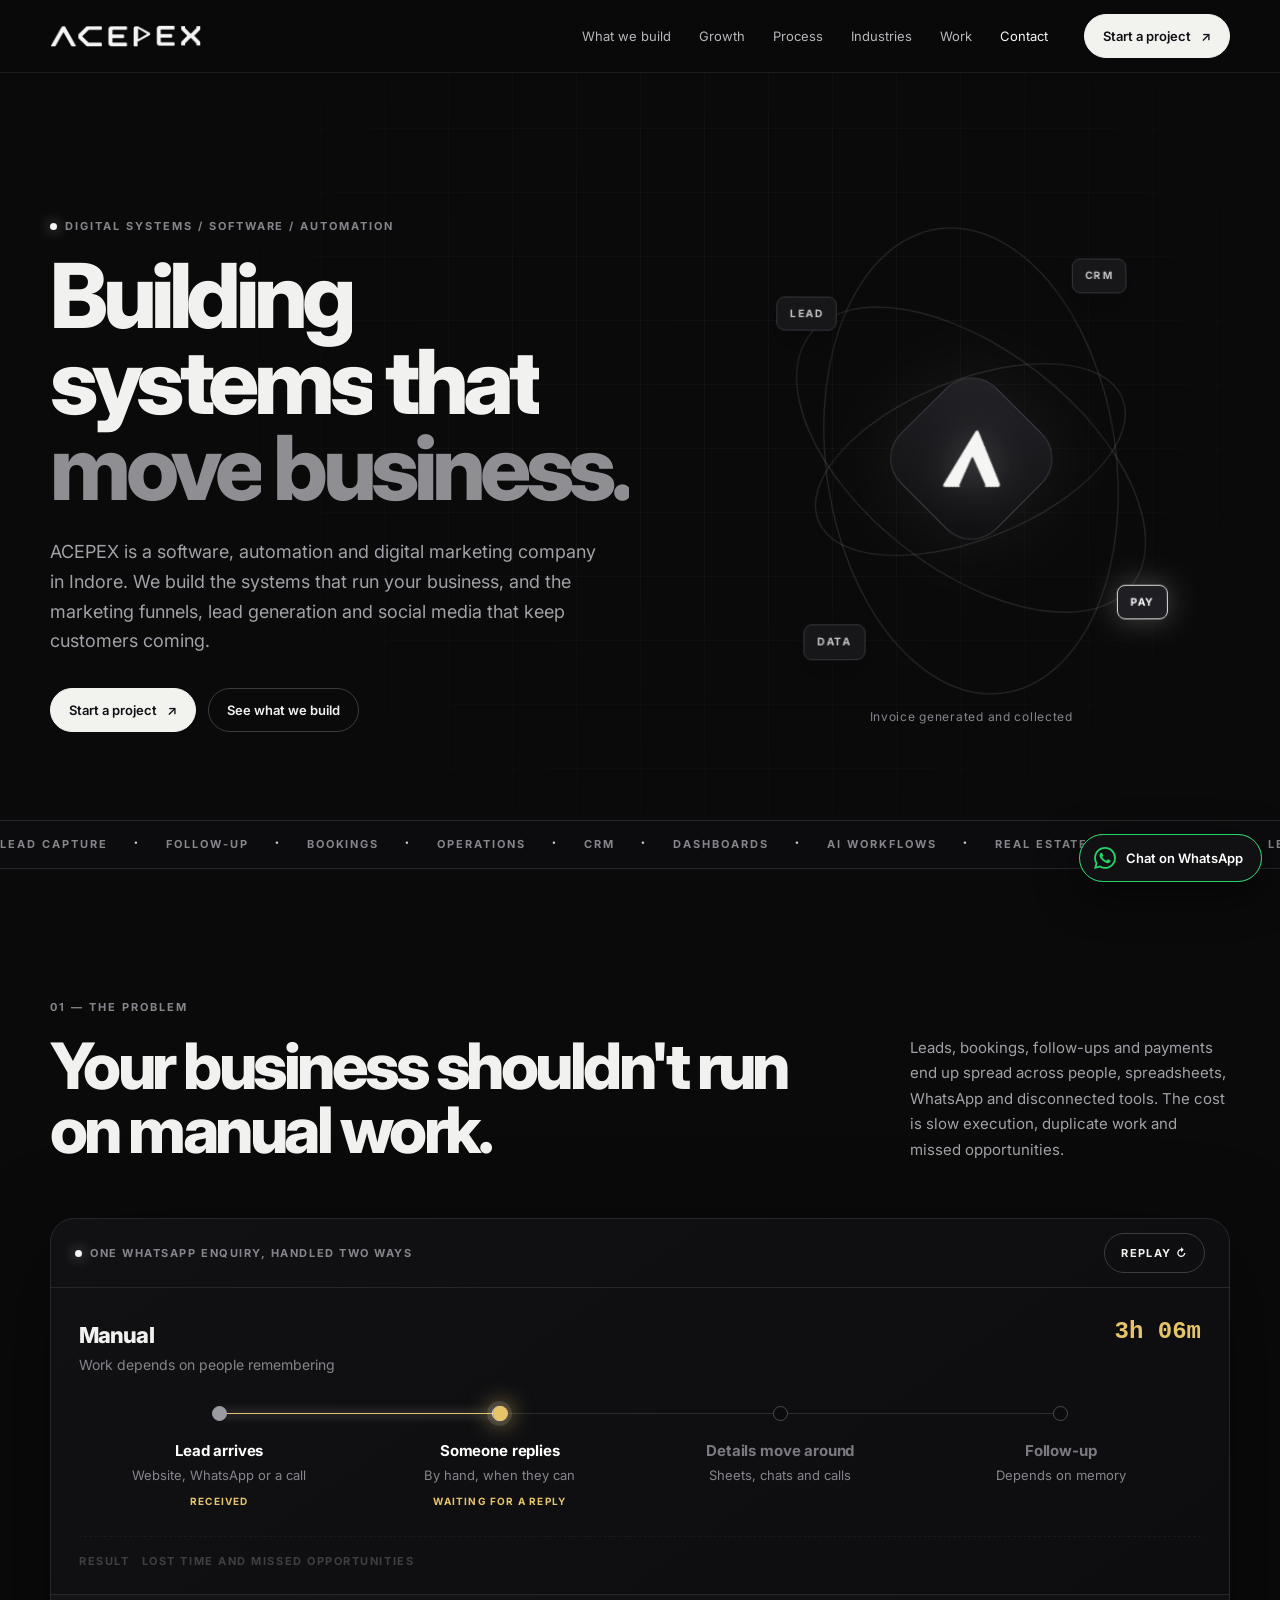
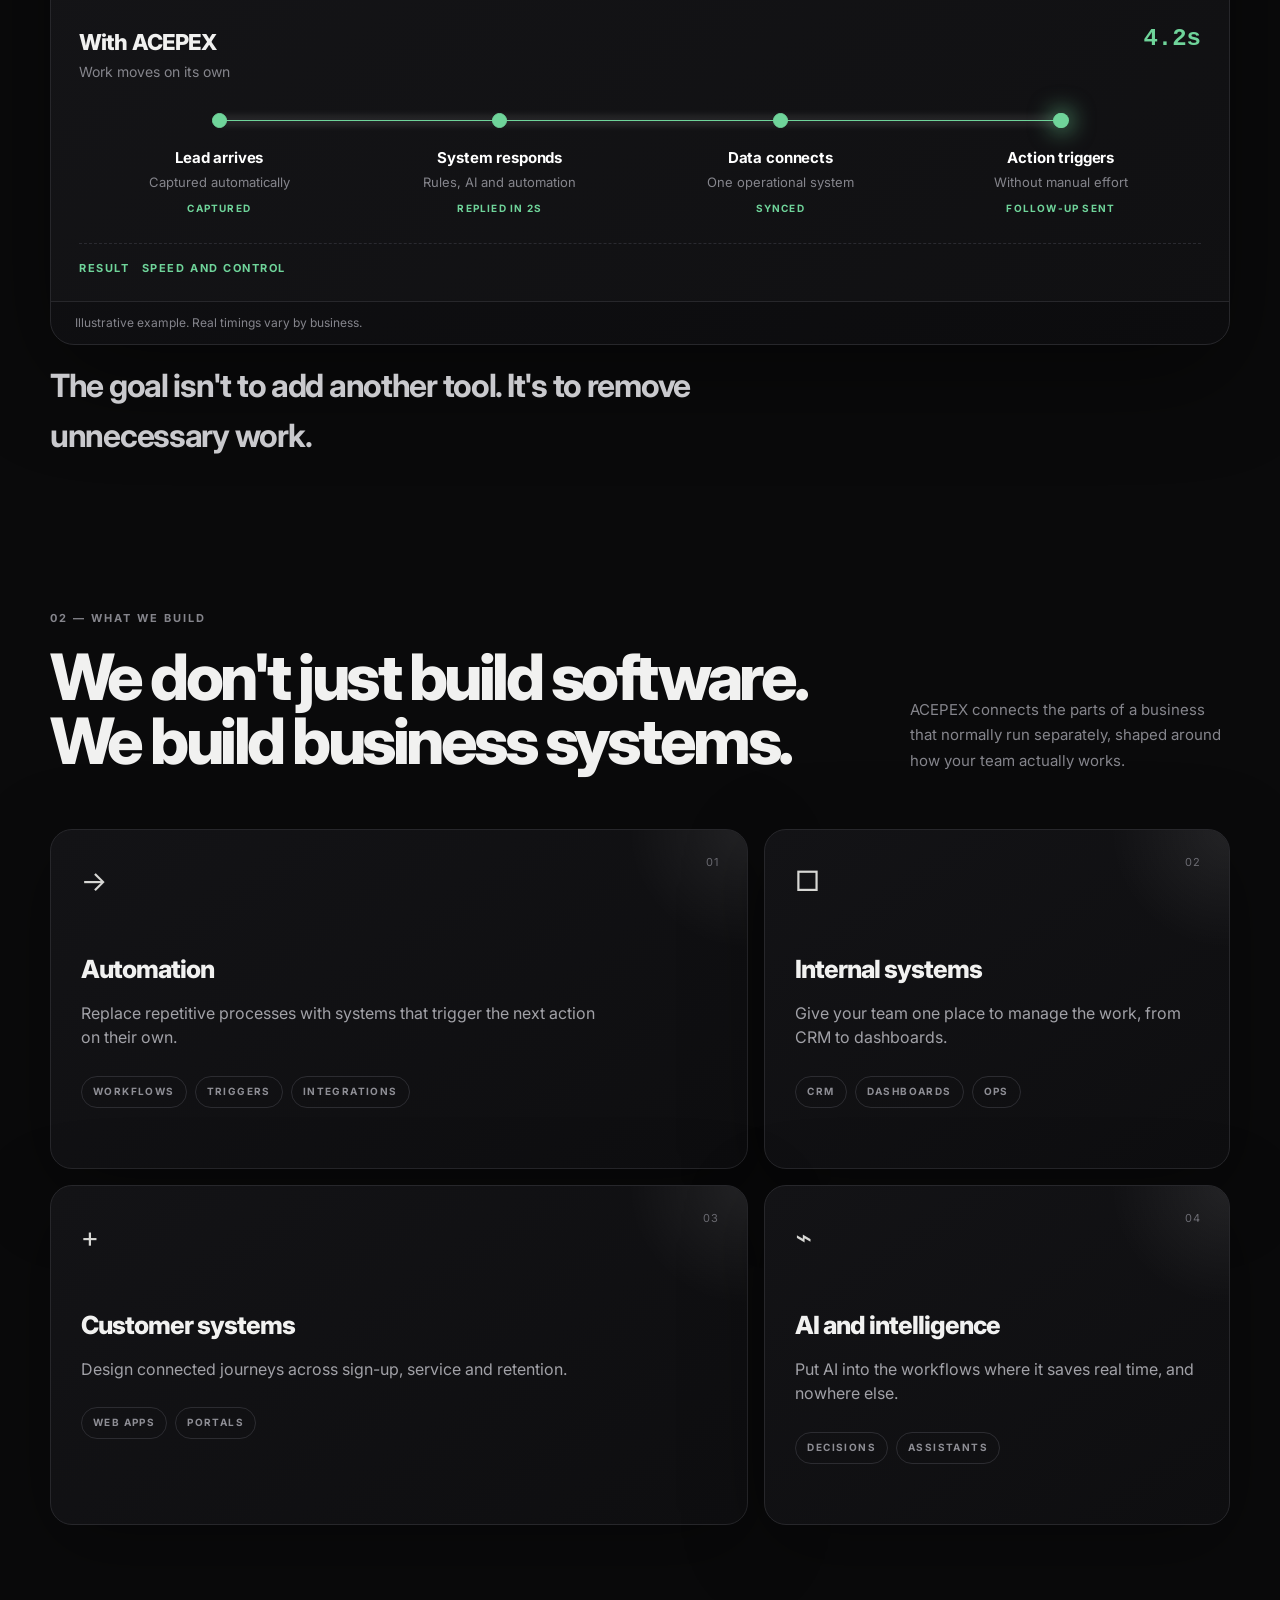
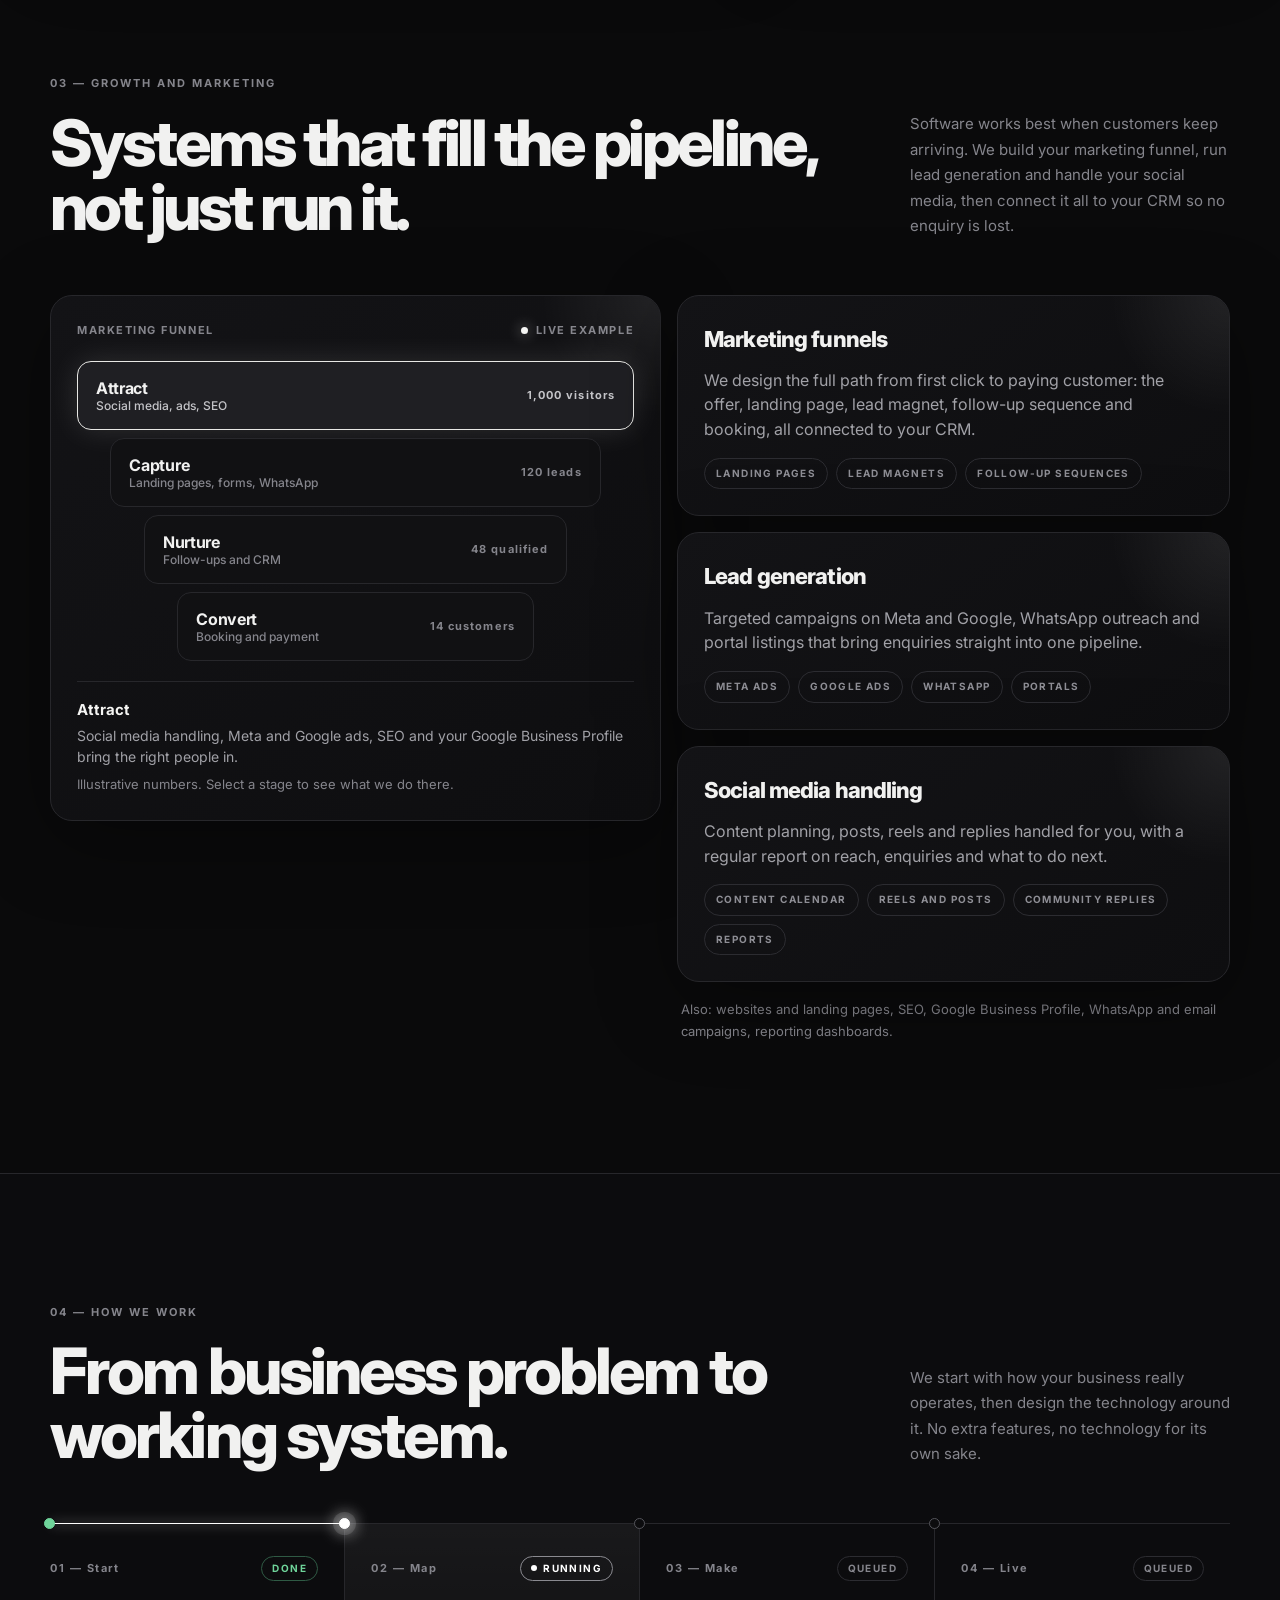
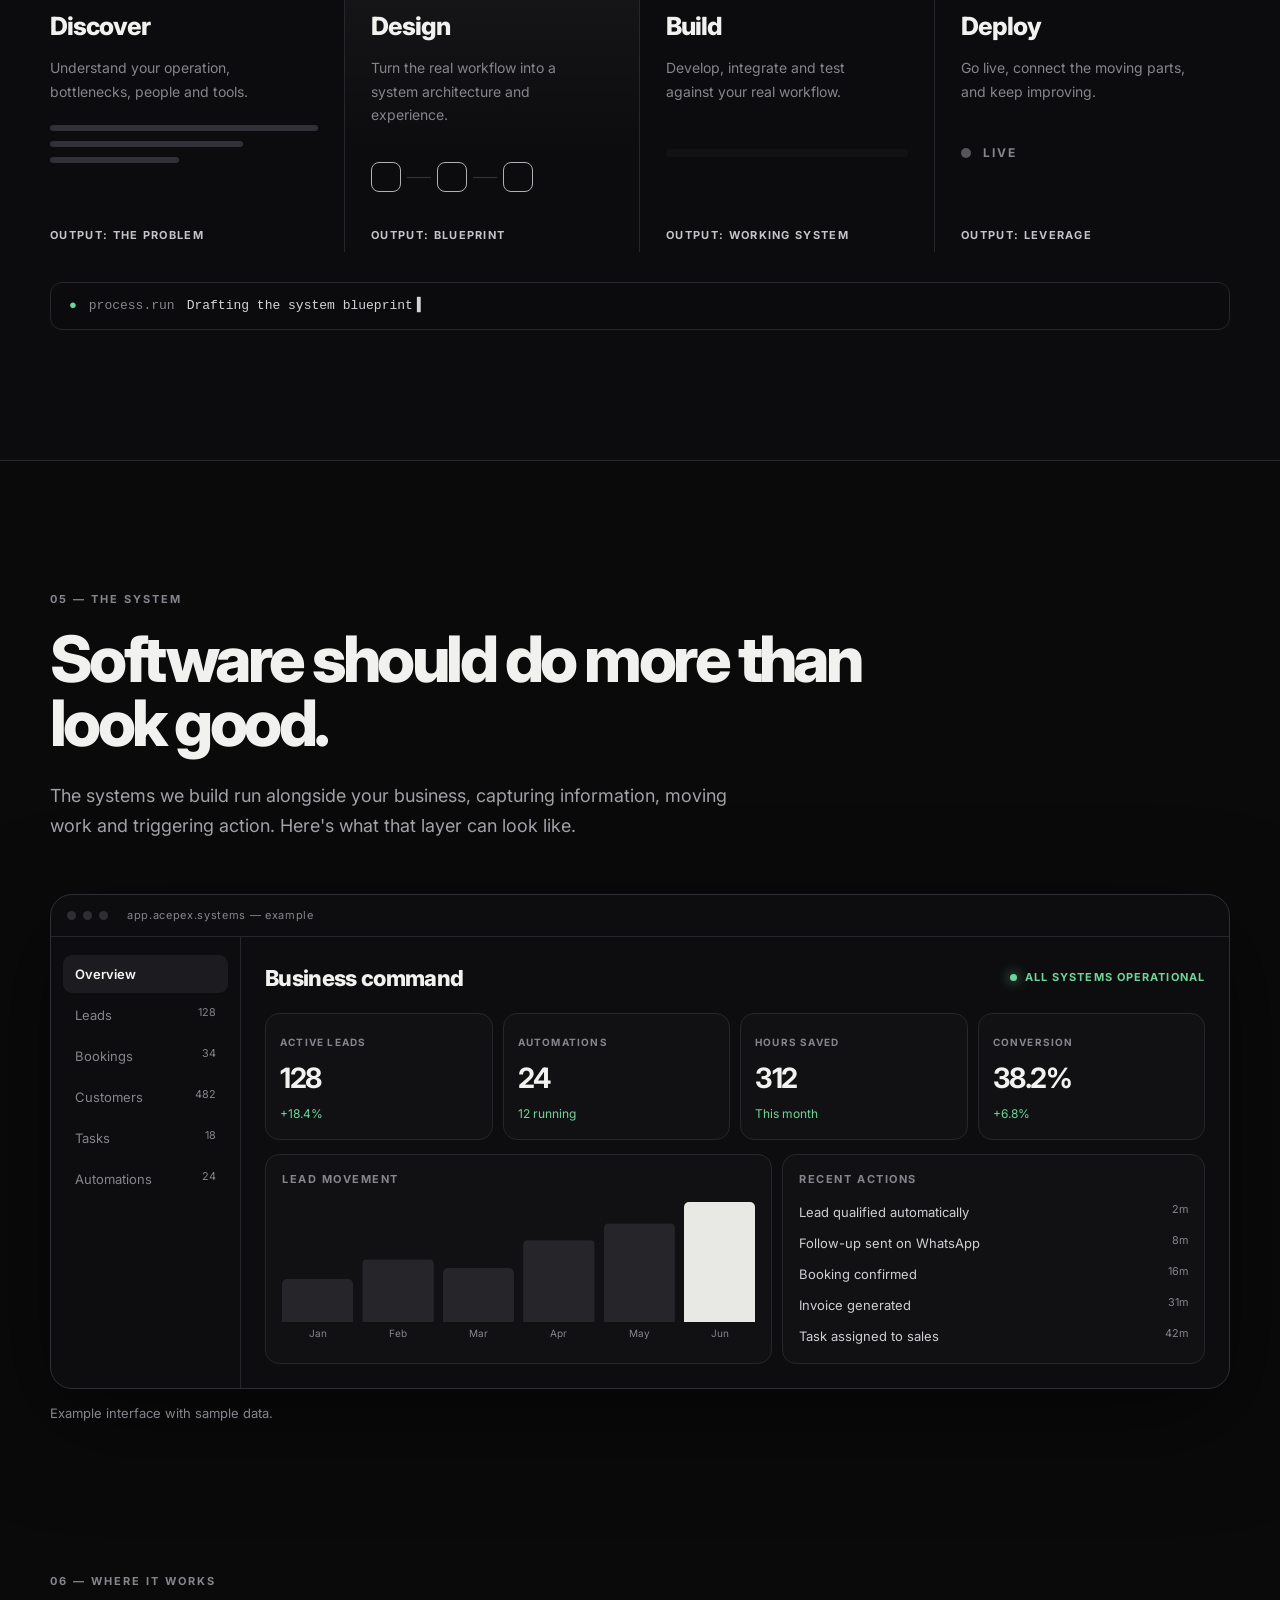
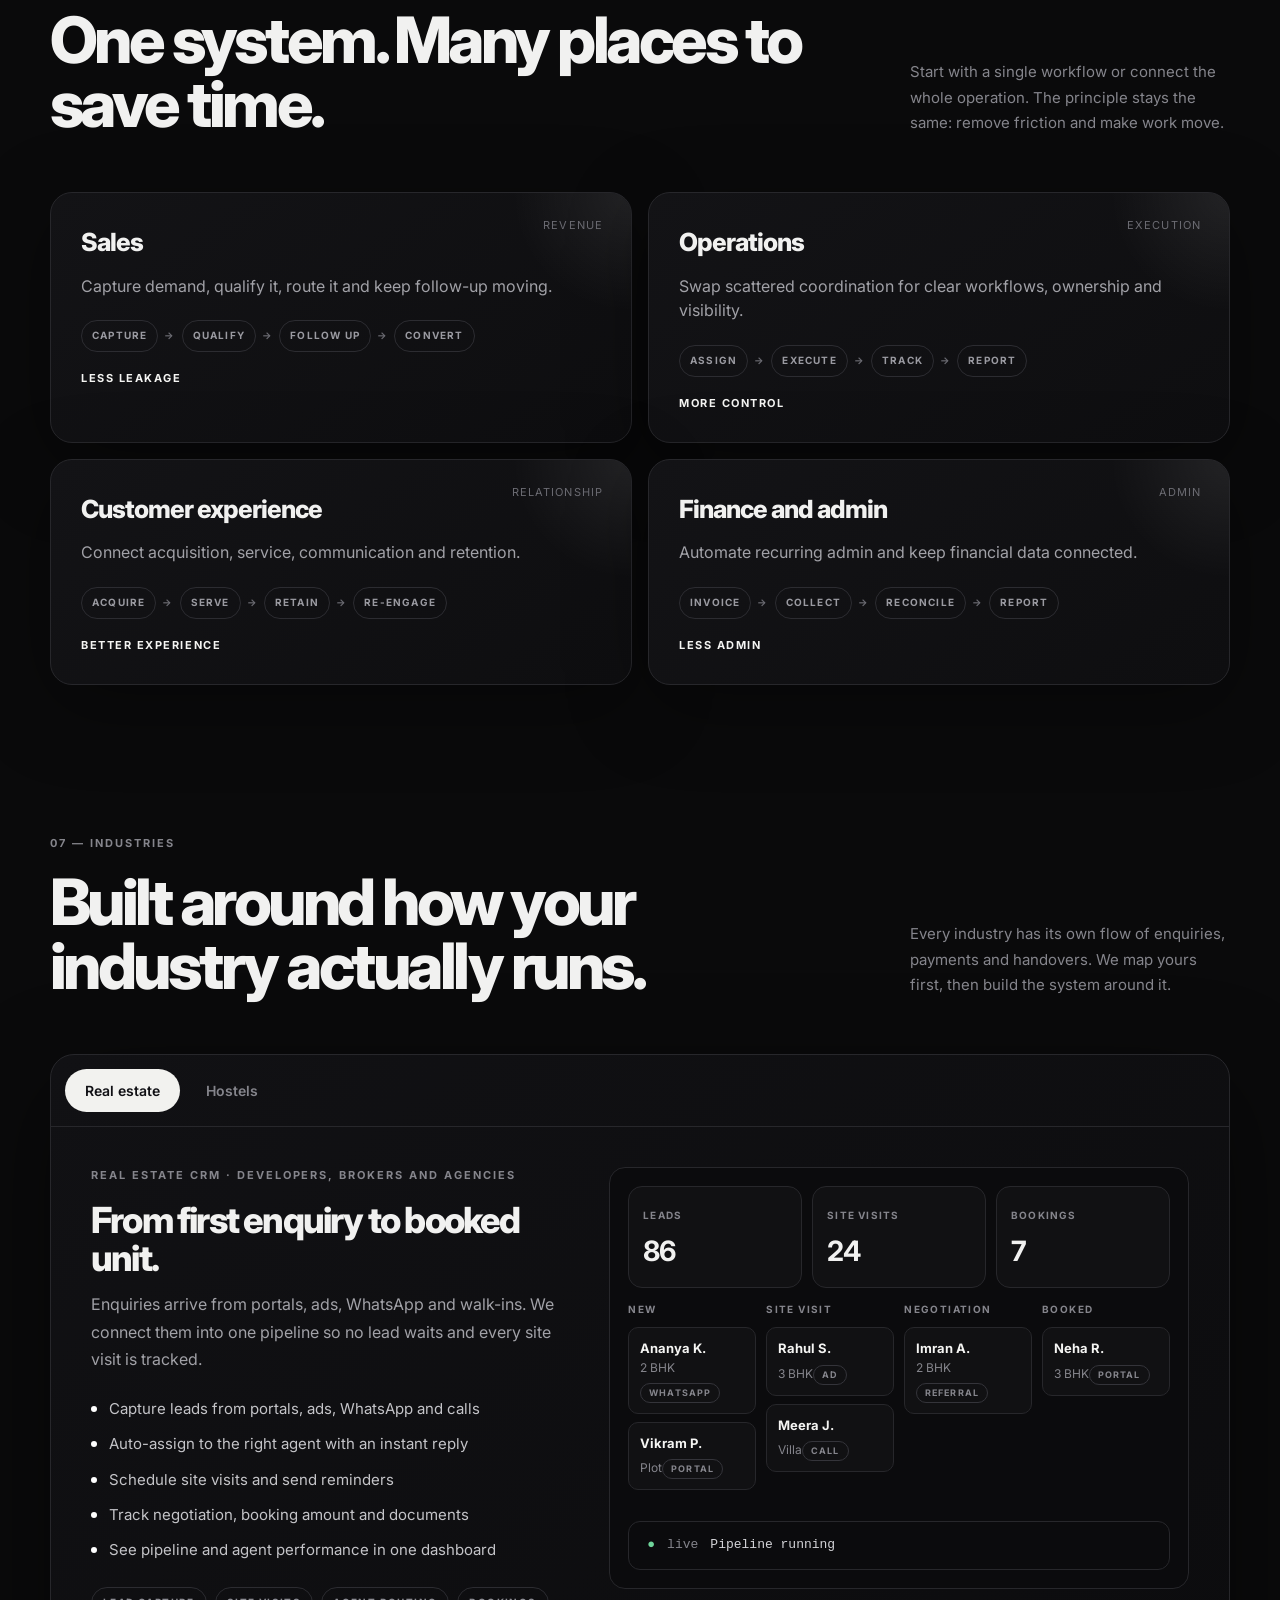
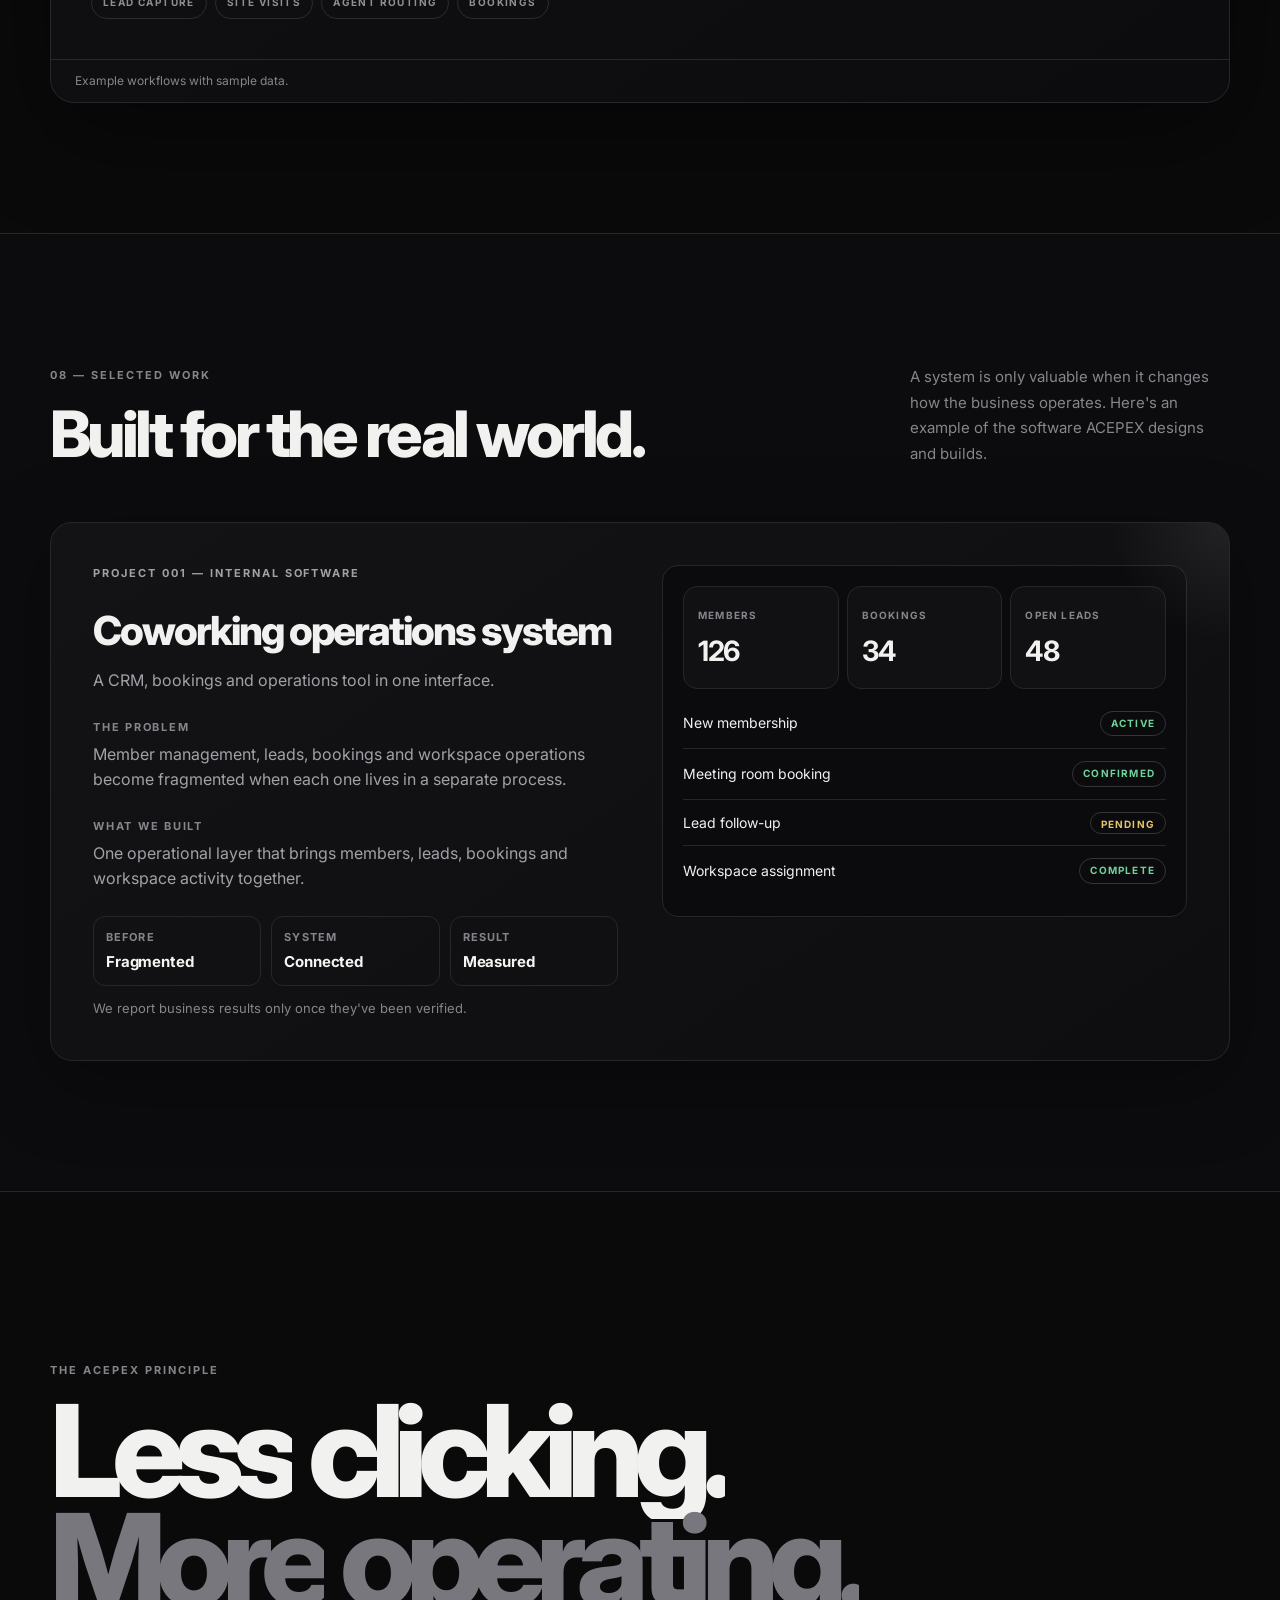
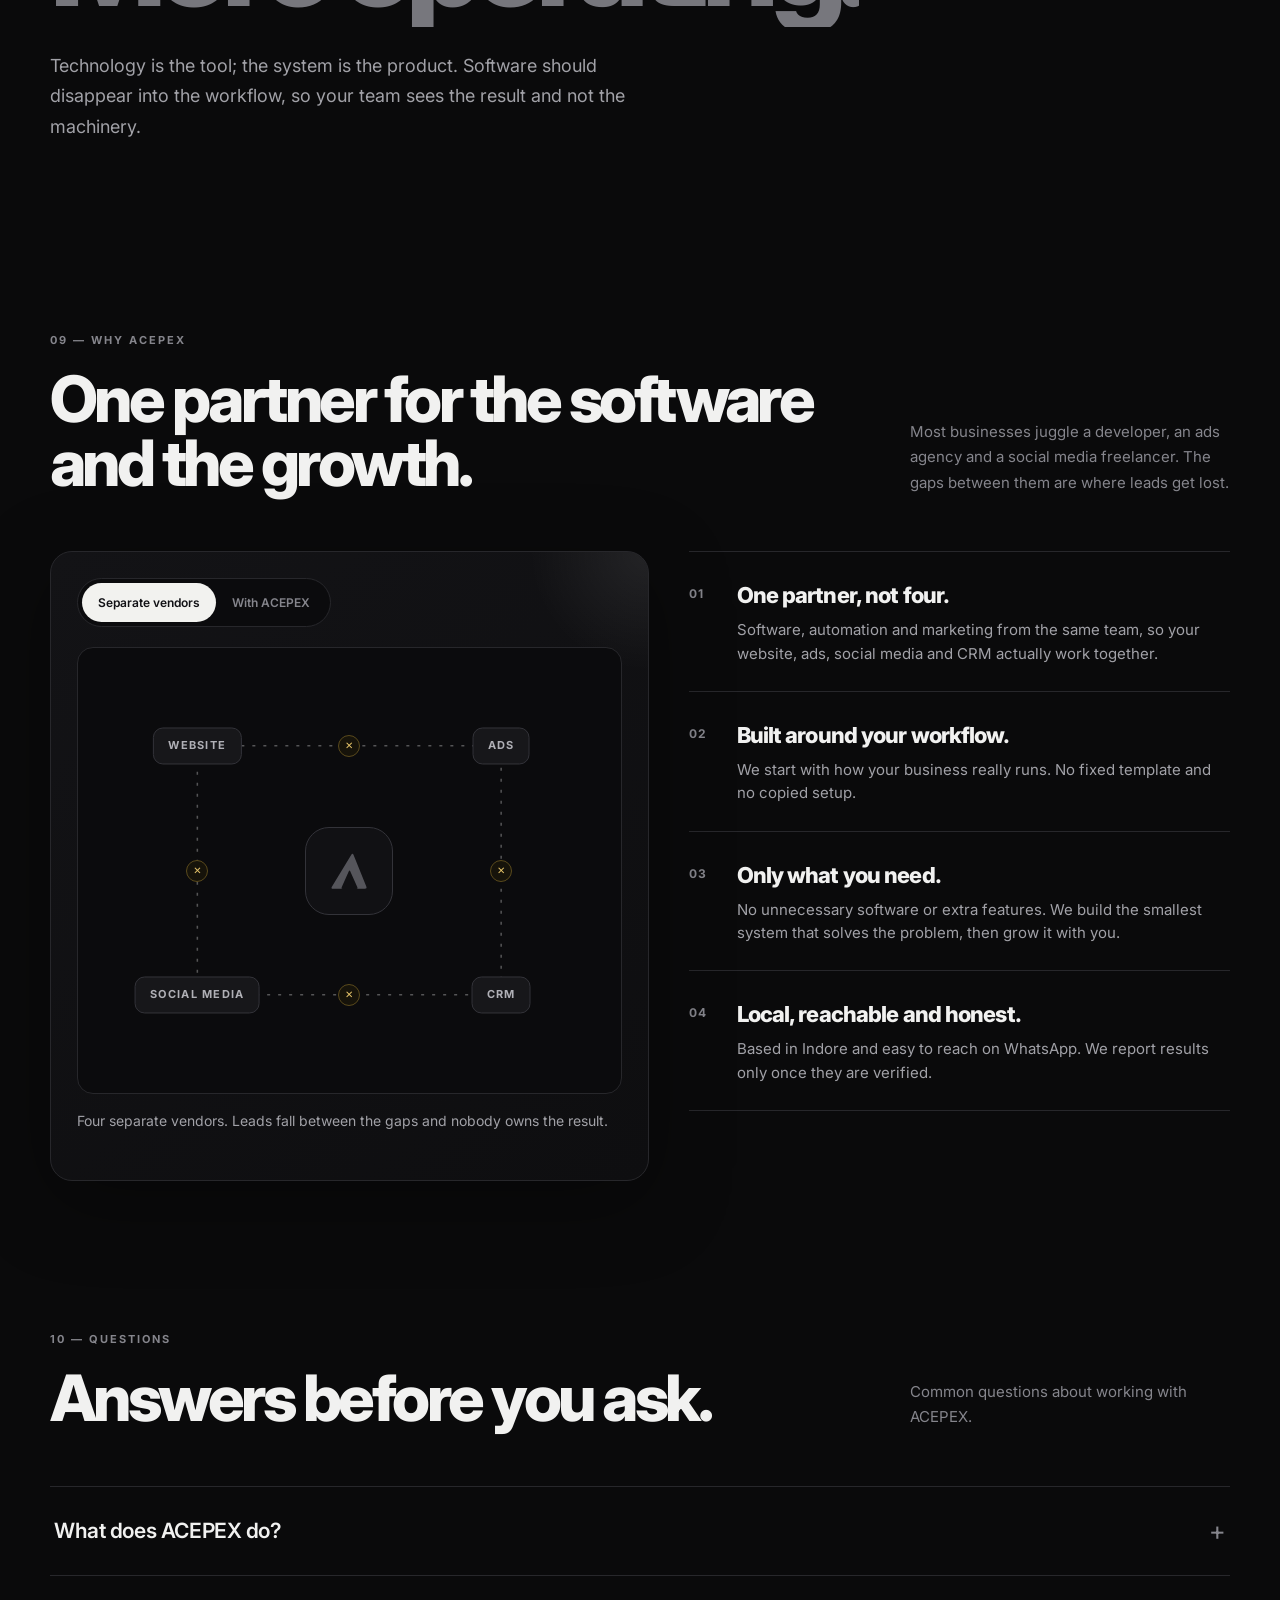
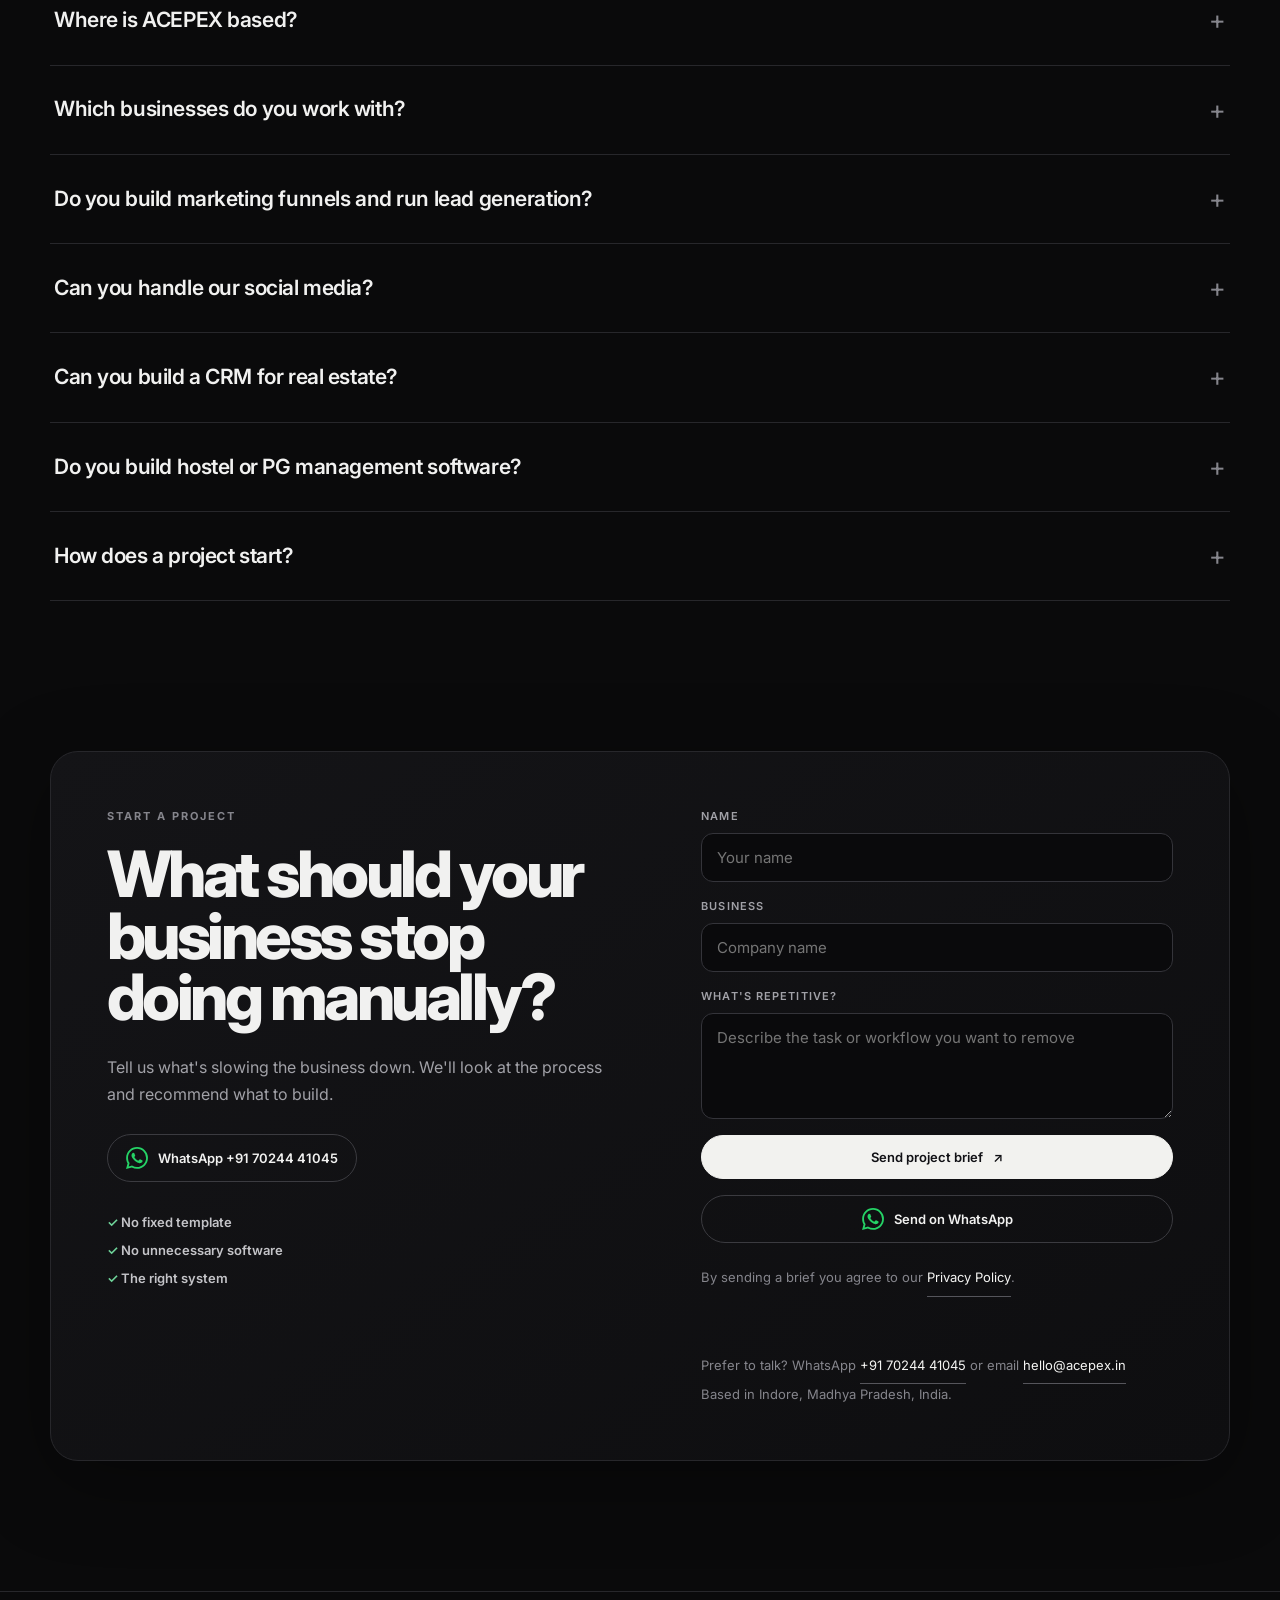
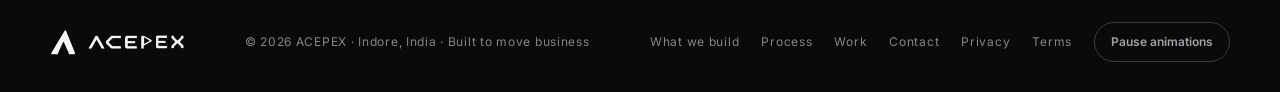
==== commit f40865ed: "Add files via upload" ====
--- a/index.html
+++ b/index.html
@@ -1,13 +1,33 @@
 <!DOCTYPE html>
-<html lang="en">
+<html lang="en-IN">
 <head>
 <meta charset="utf-8">
 <meta name="viewport" content="width=device-width, initial-scale=1, viewport-fit=cover">
 <meta name="color-scheme" content="dark">
-<title>ACEPEX — Digital systems, software and automation</title>
-<meta name="description" content="ACEPEX designs and builds practical digital systems that replace repetitive work and connect operations.">
+<script>try{if(sessionStorage.getItem("calm")==="1"){document.documentElement.classList.add("nomo");var mm=window.matchMedia;window.matchMedia=function(q){return/prefers-reduced-motion/.test(q)?{matches:true,media:q,addEventListener:function(){},removeEventListener:function(){}}:mm.call(window,q)}}}catch(e){}</script>
+<title>ACEPEX</title>
+<meta name="description" content="ACEPEX in Indore builds CRM, workflow automation and custom software, and runs marketing funnels, lead generation and social media for growing businesses.">
+<link rel="canonical" href="https://acepex.vercel.app/">
+<link rel="alternate" hreflang="en-IN" href="https://acepex.vercel.app/">
+<link rel="alternate" hreflang="x-default" href="https://acepex.vercel.app/">
+<meta name="robots" content="index,follow,max-image-preview:large,max-snippet:-1">
+<meta name="author" content="ACEPEX">
+<meta name="geo.region" content="IN-MP"><meta name="geo.placename" content="Indore">
+<link rel="icon" href="/favicon.ico" sizes="48x48">
+<link rel="icon" type="image/svg+xml" href="/favicon.svg">
+<link rel="icon" type="image/png" sizes="32x32" href="/favicon-32x32.png">
+<link rel="icon" type="image/png" sizes="16x16" href="/favicon-16x16.png">
+<link rel="apple-touch-icon" href="/apple-touch-icon.png">
+<link rel="manifest" href="/site.webmanifest">
+<meta name="theme-color" content="#0a0a0b">
+<meta property="og:type" content="website"><meta property="og:site_name" content="ACEPEX"><meta property="og:locale" content="en_IN">
+<meta property="og:url" content="https://acepex.vercel.app/"><meta property="og:title" content="ACEPEX | Software, Automation & Marketing in Indore"><meta property="og:description" content="ACEPEX in Indore builds CRM, workflow automation and custom software, and runs marketing funnels, lead generation and social media for growing businesses.">
+<meta property="og:image" content="https://acepex.vercel.app/og-image.png"><meta property="og:image:width" content="1200"><meta property="og:image:height" content="630"><meta property="og:image:alt" content="ACEPEX – building systems that move business">
+<meta name="twitter:card" content="summary_large_image"><meta name="twitter:title" content="ACEPEX | Software, Automation & Marketing in Indore"><meta name="twitter:description" content="ACEPEX in Indore builds CRM, workflow automation and custom software, and runs marketing funnels, lead generation and social media for growing businesses."><meta name="twitter:image" content="https://acepex.vercel.app/og-image.png">
+<!-- Google Search Console: paste your verification tag here -->
+<!-- <meta name="google-site-verification" content="YOUR_TOKEN"> -->
 <link rel="preconnect" href="https://fonts.googleapis.com"><link rel="preconnect" href="https://fonts.gstatic.com" crossorigin>
-<link href="https://fonts.googleapis.com/css2?family=Inter:wght@400;500;600;700;800&display=swap" rel="stylesheet">
+<link rel="preload" as="style" href="https://fonts.googleapis.com/css2?family=Inter:wght@400;500;600;700;800&display=swap" onload="this.onload=null;this.rel='stylesheet'"><noscript><link rel="stylesheet" href="https://fonts.googleapis.com/css2?family=Inter:wght@400;500;600;700;800&display=swap"></noscript>
 <style>
 :root{--bg:#0a0a0b;--panel:#111113;--panel2:#151518;--text:#f1f1f0;--muted:#a1a1a7;--dim:#85858c;--line:#27272b;--white:#f5f5f3;--max:1180px;--ok:#6fd49a;--sans:Inter,system-ui,-apple-system,"Segoe UI",sans-serif;color-scheme:dark;box-sizing:border-box;padding-top:env(safe-area-inset-top,0px);padding-bottom:env(safe-area-inset-bottom,0px)}
 *,*::before,*::after{box-sizing:border-box}
@@ -151,7 +171,7 @@
 label{display:flex;flex-direction:column;gap:8px;color:#a1a1a7;font-size:11px;letter-spacing:.1em;text-transform:uppercase;font-weight:600}
 input,textarea{width:100%;background:#0a0a0c;border:1px solid #34343a;border-radius:12px;padding:14px 15px;color:#ededeb;font:400 15px var(--sans);resize:vertical}
 input:focus,textarea:focus{border-color:#8a8a90;outline:none}
-.fs{min-height:18px;font-size:13px;color:var(--muted)}
+.fst{min-height:18px;font-size:13px;color:var(--muted)}
 .mail{font-size:13px;color:var(--dim)}.mail a{color:var(--white);border-bottom:1px solid #55555b}
 @media(max-width:900px){.cbox{grid-template-columns:1fr;gap:36px;padding:30px}}
 footer{border-top:1px solid var(--line);padding:26px 0;color:var(--dim);font-size:12px;letter-spacing:.06em}
@@ -340,13 +360,99 @@
 @keyframes wring{0%{opacity:.7;transform:scale(1)}100%{opacity:0;transform:scale(1.3)}}
 .wab:hover{border-color:#25D366}
 @media(max-width:600px){.wa-fab{padding:13px}.wa-fab span{display:none}}
+
+/* ===== brand assets ===== */
+:root{--wm:url([data-uri])}
+.wm{display:block;height:22px;aspect-ratio:640/93;background:var(--white);-webkit-mask:var(--wm) center/contain no-repeat;mask:var(--wm) center/contain no-repeat}
+.core .cm{width:46%;height:auto;color:var(--white);transform:rotate(-45deg);filter:drop-shadow(0 0 18px rgba(255,255,255,.25))}
+.flk{display:flex;align-items:center;gap:12px}.flk .wm{height:14px}
+.fm{width:26px;height:26px;color:var(--white)}
+@media(max-width:600px){.wm{height:18px}}
+
+.faq{border-top:1px solid var(--line)}
+.faq details{border-bottom:1px solid var(--line)}
+.faq summary{cursor:pointer;list-style:none;display:flex;justify-content:space-between;gap:20px;align-items:center;padding:24px 4px;font-size:clamp(17px,2vw,21px);font-weight:600;letter-spacing:-.02em}
+.faq summary::-webkit-details-marker{display:none}
+.faq summary::after{content:"+";font-size:26px;font-weight:400;color:var(--dim);transition:transform .3s}
+.faq details[open] summary::after{transform:rotate(45deg);color:var(--white)}
+.faq p{color:var(--muted);max-width:760px;padding:0 4px 26px;animation:pin .4s both}
+
+/* ===== growth ===== */
+.gr{display:grid;grid-template-columns:1.05fr .95fr;gap:16px;align-items:start}
+.gs{display:grid;gap:16px}.gs .card{padding:26px}.gs .card h3{font-size:22px}.gs .chips{margin-top:16px!important}
+.also{color:var(--dim);font-size:13px;line-height:1.7;padding:0 4px}
+.fnl{padding:26px}.fnl:hover{transform:none}
+.ftop{display:flex;justify-content:space-between;align-items:center;margin-bottom:22px;font-size:11px;letter-spacing:.14em;font-weight:700;color:var(--dim);text-transform:uppercase}
+.fstack{position:relative;display:grid;gap:8px;justify-items:center}
+.fs{width:var(--w);display:flex;justify-content:space-between;align-items:center;gap:10px;padding:16px 18px;border:1px solid var(--line);border-radius:14px;background:var(--panel);color:var(--dim);font:500 13px var(--sans);text-align:left;cursor:pointer;transition:.4s;position:relative}
+.fs b{display:block;color:var(--text);font-size:16px;letter-spacing:-.02em}.fs small{display:block;font-size:12px}
+.fs em{font-style:normal;font-size:11px;letter-spacing:.1em;font-weight:700;white-space:nowrap}
+.fs:hover{border-color:#44444a}.fs.on{background:#1f1f23;border-color:#e8e8e5;color:#c4c4c8;box-shadow:0 0 30px rgba(255,255,255,.12)}
+.dp{position:absolute;z-index:2;width:5px;height:5px;border-radius:50%;background:#fff;box-shadow:0 0 10px #fff;top:0;left:var(--x);opacity:0;animation:dp 4.6s linear infinite;animation-delay:var(--dl);pointer-events:none}
+@keyframes dp{0%{top:0;left:var(--x);opacity:0}10%,90%{opacity:.9}100%{top:100%;left:50%;opacity:0}}
+.fdet{margin-top:20px;padding-top:16px;border-top:1px solid var(--line);color:var(--muted);font-size:14px;min-height:84px}.fdet b{display:block;color:var(--white);margin-bottom:4px;font-size:15px}
+@media(max-width:900px){.gr{grid-template-columns:1fr}}
+@media(max-width:600px){.fs small{display:none}.fs{padding:13px 12px}.fs em{font-size:10px}.fnl{padding:20px 16px}}
+
+/* ===== why ===== */
+.wy{display:grid;grid-template-columns:1.05fr .95fr;gap:40px;align-items:start}
+.dgc{padding:26px}.dgc:hover{transform:none}
+.seg{display:inline-flex;position:relative;padding:4px;border:1px solid var(--line);border-radius:999px;background:#0b0b0d;margin-bottom:20px}
+.seg button{position:relative;z-index:1;border:0;background:none;color:var(--dim);font:600 12px var(--sans);padding:9px 16px;border-radius:999px;cursor:pointer;transition:color .3s}
+.seg button[aria-pressed=true]{color:#111115}
+.seg i{position:absolute;top:4px;bottom:4px;left:4px;width:var(--w,130px);transform:translateX(var(--x,0));background:#f2f2ef;border-radius:999px;transition:transform .45s cubic-bezier(.2,.8,.2,1),width .45s}
+.dg{position:relative;aspect-ratio:1/.82;border:1px solid var(--line);border-radius:16px;background:#0b0b0d;overflow:hidden}
+.dg svg{position:absolute;inset:0;width:100%;height:100%}
+.dg line{stroke:#fff;stroke-width:1.5;vector-effect:non-scaling-stroke;transition:opacity .5s}
+.ring line{stroke-dasharray:3 8;opacity:.3}.dg.one .ring line{opacity:0}
+.spoke line{opacity:0;stroke-dasharray:4 7;animation:dash .7s linear infinite;filter:drop-shadow(0 0 4px #fff)}.dg.one .spoke line{opacity:.9}
+.nd{position:absolute;transform:translate(-50%,-50%);padding:9px 14px;border:1px solid #333339;background:#17171a;border-radius:10px;font-size:11px;letter-spacing:.12em;font-weight:700;color:#b0b0b6;text-transform:uppercase;white-space:nowrap;transition:.5s}
+.dg.one .nd{border-color:#d8d8d5;color:#fff;box-shadow:0 0 22px rgba(255,255,255,.18)}
+.hub{position:absolute;left:50%;top:50%;width:88px;height:88px;transform:translate(-50%,-50%);border-radius:24px;display:grid;place-items:center;border:1px solid #333339;background:#111114;color:#55555b;transition:.5s}
+.hub svg{position:static;width:44%;height:auto}.dg.one .hub{color:#fff;border-color:#e8e8e5;box-shadow:0 0 50px rgba(255,255,255,.2)}
+.gp{position:absolute;transform:translate(-50%,-50%);width:22px;height:22px;border-radius:50%;display:grid;place-items:center;font-size:10px;color:var(--warn);border:1px solid #5a4a1c;background:#16130a;transition:opacity .5s}.dg.one .gp{opacity:0}
+.dcap{margin-top:16px;font-size:14px;color:var(--muted);min-height:44px}
+.rs{list-style:none;margin:0;padding:0;border-top:1px solid var(--line)}
+.rs li{display:grid;grid-template-columns:48px 1fr;padding:26px 0;border-bottom:1px solid var(--line);transition:padding .35s}
+.rs li:hover{padding-left:10px}
+.rs .rn{color:var(--dim);font-size:12px;letter-spacing:.12em;font-weight:700;padding-top:7px}
+.rs h3{font-size:22px;letter-spacing:-.04em;margin-bottom:6px}.rs p{color:var(--muted);font-size:15px}
+@media(max-width:900px){.wy{grid-template-columns:1fr;gap:28px}}
+@media(max-width:600px){.nd{padding:7px 9px;font-size:9px;letter-spacing:.08em}.hub{width:60px;height:60px;border-radius:16px}.dgc{padding:18px 14px}}
+.fine a{color:var(--white);border-bottom:1px solid #55555b}
+
+/* ===== thank-you state ===== */
+.okp{display:none;flex-direction:column;align-items:flex-start;gap:14px;padding:6px 0;animation:pin .6s both}
+form.sent>:not(.okp){display:none}form.sent .okp{display:flex}
+.ck{width:64px;height:64px}
+.ck circle{fill:none;stroke:#2f5a44;stroke-width:2;stroke-dasharray:151;stroke-dashoffset:151;animation:dr .7s forwards}
+.ck path{fill:none;stroke:var(--ok);stroke-width:3;stroke-linecap:round;stroke-linejoin:round;stroke-dasharray:40;stroke-dashoffset:40;animation:dr .5s .5s forwards}
+@keyframes dr{to{stroke-dashoffset:0}}
+.okp h3{font-size:30px;letter-spacing:-.04em}.okp p{color:var(--muted);max-width:430px}
+.okb{display:flex;flex-wrap:wrap;gap:10px;margin-top:6px}
+
+/* ===== mobile + accessibility fixes ===== */
+.skip{position:absolute;left:-9999px;top:12px;z-index:100;background:#f2f2ef;color:#111115;padding:12px 18px;border-radius:10px;font-weight:700;transition:top .2s}.skip:focus{left:16px;top:calc(12px + env(safe-area-inset-top,0px));position:fixed}
+.grid4>*,.where>*,.gs>*,.gr>*,.wy>*,.pane>*,.cbox>*,.case>*,.cmp>*,.hero-grid>*,.shead>*,.split>*{min-width:0}
+.mini .three{grid-template-columns:repeat(3,minmax(0,1fr))}.ba{grid-template-columns:repeat(3,minmax(0,1fr))}.ba b{overflow-wrap:anywhere}
+.btn{min-height:44px}.tabs button{padding:13px 20px}.seg button{padding:12px 16px}.rp{padding:12px 16px;min-height:40px}
+.nav-wrap>a:first-child,.flk{padding:11px 0}.mail a,.fine a{display:inline-block;padding:8px 0}
+.calm{background:none;border:1px solid #3b3b40;color:var(--muted);border-radius:999px;padding:10px 16px;font:600 12px var(--sans);cursor:pointer;min-height:40px}.calm:hover{color:#fff;border-color:#888}
+.fw nav{display:flex;flex-wrap:wrap;gap:6px 22px;align-items:center}.fw nav a{white-space:nowrap;padding:10px 0;display:inline-block}
+.v4.vis{opacity:1}.clock{white-space:nowrap}
+.nomo *,.nomo *::before,.nomo *::after{animation:none!important;transition:none!important}.nomo{scroll-behavior:auto}.nomo .rv{opacity:1;transform:none}
+.nomo .track{transform:none}
+@media(max-width:600px){.ba{grid-template-columns:1fr}.ba div{display:flex;justify-content:space-between;align-items:center;gap:10px}.ba b{margin:0}.case{padding:20px 16px}.ba div{padding:10px 8px;font-size:9.5px;letter-spacing:.06em}.ba b{font-size:13px}.mini .stat span{font-size:9px;letter-spacing:.06em}.mini .stat b{font-size:22px}.mini{padding:14px}.fw{flex-direction:column;align-items:flex-start}}
+.nav a{padding:12px 0;display:inline-block}
 </style>
+<script type="application/ld+json">{"@context": "https://schema.org", "@graph": [{"@type": ["Organization", "ProfessionalService"], "@id": "https://acepex.vercel.app/#org", "name": "ACEPEX", "url": "https://acepex.vercel.app/", "logo": {"@type": "ImageObject", "url": "https://acepex.vercel.app/android-chrome-512x512.png", "width": 512, "height": 512}, "image": "https://acepex.vercel.app/og-image.png", "email": "hello@acepex.in", "telephone": "+917024441045", "description": "ACEPEX in Indore builds CRM, workflow automation and custom software, and runs marketing funnels, lead generation and social media for growing businesses.", "address": {"@type": "PostalAddress", "addressLocality": "Indore", "addressRegion": "Madhya Pradesh", "addressCountry": "IN"}, "areaServed": [{"@type": "City", "name": "Indore"}, {"@type": "Country", "name": "India"}], "contactPoint": {"@type": "ContactPoint", "telephone": "+917024441045", "email": "hello@acepex.in", "contactType": "sales", "areaServed": "IN", "availableLanguage": ["English"]}}, {"@type": "WebSite", "@id": "https://acepex.vercel.app/#website", "url": "https://acepex.vercel.app/", "name": "ACEPEX", "inLanguage": "en-IN", "publisher": {"@id": "https://acepex.vercel.app/#org"}}, {"@type": "WebPage", "@id": "https://acepex.vercel.app/#webpage", "url": "https://acepex.vercel.app/", "name": "ACEPEX | Software, Automation & Marketing in Indore", "isPartOf": {"@id": "https://acepex.vercel.app/#website"}, "about": {"@id": "https://acepex.vercel.app/#org"}, "description": "ACEPEX in Indore builds CRM, workflow automation and custom software, and runs marketing funnels, lead generation and social media for growing businesses.", "inLanguage": "en-IN"}, {"@type": "Service", "name": "Software, automation and digital marketing", "serviceType": "Software development, business automation and digital marketing", "provider": {"@id": "https://acepex.vercel.app/#org"}, "areaServed": [{"@type": "City", "name": "Indore"}, {"@type": "Country", "name": "India"}], "hasOfferCatalog": {"@type": "OfferCatalog", "name": "ACEPEX services", "itemListElement": [{"@type": "Offer", "itemOffered": {"@type": "Service", "name": "Business automation", "description": "Workflow automation that triggers the next action on its own."}}, {"@type": "Offer", "itemOffered": {"@type": "Service", "name": "Internal systems and CRM", "description": "One place for your team to manage leads, bookings and operations."}}, {"@type": "Offer", "itemOffered": {"@type": "Service", "name": "Marketing funnels", "description": "Offer, landing page, lead capture, follow-up and booking connected to your CRM."}}, {"@type": "Offer", "itemOffered": {"@type": "Service", "name": "Lead generation", "description": "Meta, Google and WhatsApp campaigns that bring enquiries into one pipeline."}}, {"@type": "Offer", "itemOffered": {"@type": "Service", "name": "Social media handling", "description": "Content planning, posts, reels, replies and reporting."}}, {"@type": "Offer", "itemOffered": {"@type": "Service", "name": "AI and intelligence", "description": "AI placed in the workflows where it saves real time."}}]}}, {"@type": "FAQPage", "mainEntity": [{"@type": "Question", "name": "What does ACEPEX do?", "acceptedAnswer": {"@type": "Answer", "text": "ACEPEX builds software, automation and internal business systems that replace repetitive work, and runs the marketing that brings customers in: funnels, lead generation and social media. Everything connects into one system, from the first enquiry to the paid invoice."}}, {"@type": "Question", "name": "Where is ACEPEX based?", "acceptedAnswer": {"@type": "Answer", "text": "ACEPEX is based in Indore, Madhya Pradesh, India. You can start a conversation over WhatsApp, a call or email."}}, {"@type": "Question", "name": "Which businesses do you work with?", "acceptedAnswer": {"@type": "Answer", "text": "We work with businesses that run on enquiries, bookings and payments, such as real estate firms, hostels and PGs, coworking spaces and service businesses."}}, {"@type": "Question", "name": "Do you build marketing funnels and run lead generation?", "acceptedAnswer": {"@type": "Answer", "text": "Yes. We design the full funnel from first click to paying customer: the offer, landing page, lead capture, automatic WhatsApp and email follow-up, and booking. Lead generation campaigns on Meta, Google and WhatsApp feed the same system, so every enquiry reaches your CRM."}}, {"@type": "Question", "name": "Can you handle our social media?", "acceptedAnswer": {"@type": "Answer", "text": "Yes. We handle content planning, posts, reels and replies, and send a regular report on reach and enquiries. Because it connects to your lead system, you can see which content brings real enquiries."}}, {"@type": "Question", "name": "Can you build a CRM for real estate?", "acceptedAnswer": {"@type": "Answer", "text": "Yes. We build lead pipelines that capture enquiries from portals, ads, WhatsApp and calls, assign them to agents, schedule site visits, and track negotiations, bookings and documents."}}, {"@type": "Question", "name": "Do you build hostel or PG management software?", "acceptedAnswer": {"@type": "Answer", "text": "Yes. A hostel system can handle live bed availability, bookings, check-in and check-out, rent reminders, maintenance tickets and an owner dashboard for occupancy and revenue."}}, {"@type": "Question", "name": "How does a project start?", "acceptedAnswer": {"@type": "Answer", "text": "We begin by understanding how your business runs today, then design, build and deploy the system. You can start on WhatsApp or by email and describe the work you want to remove."}}]}]}</script>
 </head>
 <body>
+<a class="skip" href="#top">Skip to content</a>
 <div class="prog" id="prog"></div>
 <header class="hdr" id="hdr"><div class="container nav-wrap">
-  <a href="#top" aria-label="ACEPEX home"><img class="logo" src="[data-uri]" alt="ACEPEX" width="205" height="26"></a>
-  <nav class="nav" aria-label="Primary"><a href="#build">What we build</a><a href="#process">Process</a><a href="#industries">Industries</a><a href="#work">Work</a><a href="#contact">Contact</a></nav>
+  <a href="#top" aria-label="ACEPEX home"><span class="wm" role="img" aria-label="ACEPEX"></span></a>
+  <nav class="nav" aria-label="Primary"><a href="#build">What we build</a><a href="#growth">Growth</a><a href="#process">Process</a><a href="#industries">Industries</a><a href="#work">Work</a><a href="#contact">Contact</a></nav>
   <a class="btn p" href="#contact">Start a project <span aria-hidden="true">↗</span></a>
 </div></header>
 
@@ -356,12 +462,12 @@
     <div class="rv">
       <p class="eyebrow"><span class="dotlive"></span>Digital systems / Software / Automation</p>
       <h1><span class="w"><span style="--i:0">Building</span></span> <span class="w"><span style="--i:1">systems</span></span> <span class="w"><span style="--i:2">that</span></span> <em><span class="w"><span style="--i:3">move</span></span> <span class="w"><span style="--i:4">business.</span></span></em></h1>
-      <p class="hero-text">ACEPEX designs and builds practical digital systems that replace repetitive work, connect operations, and give businesses room to grow.</p>
+      <p class="hero-text">ACEPEX is a software, automation and digital marketing company in Indore. We build the systems that run your business, and the marketing funnels, lead generation and social media that keep customers coming.</p>
       <div class="actions"><a class="btn p" href="#contact">Start a project <span aria-hidden="true">↗</span></a><a class="btn g" href="#build">See what we build</a></div>
     </div>
     <div class="rv" role="img" aria-label="Diagram: lead, CRM, payments and data connected through one ACEPEX system">
       <div class="orbital"><div class="halo"></div><svg class="links" viewBox="0 0 100 100" preserveAspectRatio="none" aria-hidden="true"></svg><div class="orbit o1"></div><div class="orbit o2"></div><div class="orbit o3"></div>
-        <div class="core"><span>AX</span></div>
+        <div class="core"><svg class="cm" viewBox="45 50 310 310" aria-hidden="true"><path d="M 219.63,72.10 L 60.37,334.90 Q 50.00,352.00 70.00,352.00 L 330.00,352.00 Q 350.00,352.00 342.51,333.46 L 237.49,73.54 Q 230.00,55.00 219.63,72.10 Z M 199.30,207.79 L 140.70,339.21 Q 135.00,352.00 149.00,352.00 L 261.00,352.00 Q 275.00,352.00 269.30,339.21 L 210.70,207.79 Q 205.00,195.00 199.30,207.79 Z" fill="currentColor" fill-rule="evenodd"/></svg></div>
         <div class="node n1" data-c="Lead captured automatically">LEAD</div><div class="node n2" data-c="Synced to your CRM">CRM</div><div class="node n3" data-c="Invoice generated and collected">PAY</div><div class="node n4" data-c="One view of everything">DATA</div>
       </div>
       <p class="cap" id="cap" aria-live="off"></p>
@@ -370,8 +476,8 @@
 </section>
 
 <div class="ticker" aria-hidden="true"><div class="track">
-  <span>LEAD CAPTURE</span><b>•</b><span>FOLLOW-UP</span><b>•</b><span>BOOKINGS</span><b>•</b><span>OPERATIONS</span><b>•</b><span>CRM</span><b>•</b><span>DASHBOARDS</span><b>•</b><span>AI WORKFLOWS</span><b>•</b><span>REAL ESTATE</span><b>•</b><span>HOSTELS</span><b>•</b>
-  <span>LEAD CAPTURE</span><b>•</b><span>FOLLOW-UP</span><b>•</b><span>BOOKINGS</span><b>•</b><span>OPERATIONS</span><b>•</b><span>CRM</span><b>•</b><span>DASHBOARDS</span><b>•</b><span>AI WORKFLOWS</span><b>•</b><span>REAL ESTATE</span><b>•</b><span>HOSTELS</span><b>•</b>
+  <span>LEAD CAPTURE</span><b>•</b><span>FOLLOW-UP</span><b>•</b><span>BOOKINGS</span><b>•</b><span>OPERATIONS</span><b>•</b><span>CRM</span><b>•</b><span>DASHBOARDS</span><b>•</b><span>AI WORKFLOWS</span><b>•</b><span>REAL ESTATE</span><b>•</b><span>HOSTELS</span><b>•</b><span>LEAD GENERATION</span><b>•</b><span>SOCIAL MEDIA</span><b>•</b><span>MARKETING FUNNELS</span><b>•</b>
+  <span>LEAD CAPTURE</span><b>•</b><span>FOLLOW-UP</span><b>•</b><span>BOOKINGS</span><b>•</b><span>OPERATIONS</span><b>•</b><span>CRM</span><b>•</b><span>DASHBOARDS</span><b>•</b><span>AI WORKFLOWS</span><b>•</b><span>REAL ESTATE</span><b>•</b><span>HOSTELS</span><b>•</b><span>LEAD GENERATION</span><b>•</b><span>SOCIAL MEDIA</span><b>•</b><span>MARKETING FUNNELS</span><b>•</b>
 </div></div>
 
 <section class="section" id="problem"><div class="container">
@@ -399,8 +505,20 @@
   </div>
 </div></section>
 
+<section class="section" id="growth" style="padding-top:20px"><div class="container">
+  <div class="shead rv"><div><p class="eyebrow">03 — Growth and marketing</p><h2>Systems that fill the pipeline, not just run it.</h2></div>
+  <p class="snote">Software works best when customers keep arriving. We build your marketing funnel, run lead generation and handle your social media, then connect it all to your CRM so no enquiry is lost.</p></div>
+  <div class="gr">
+    <div class="card fnl rv"><div class="ftop"><span>Marketing funnel</span><span class="pill"><i class="dotlive"></i>Live example</span></div>
+      <div class="fstack" id="fstack"><i class="dp" style="--x:12%;--dl:-0.0s"></i><i class="dp" style="--x:30%;--dl:-0.8s"></i><i class="dp" style="--x:52%;--dl:-1.6s"></i><i class="dp" style="--x:70%;--dl:-2.4s"></i><i class="dp" style="--x:88%;--dl:-3.2s"></i><i class="dp" style="--x:40%;--dl:-3.9s"></i><button class="fs" type="button" style="--w:100%"><span><b>Attract</b><small>Social media, ads, SEO</small></span><em>1,000 visitors</em></button><button class="fs" type="button" style="--w:88%"><span><b>Capture</b><small>Landing pages, forms, WhatsApp</small></span><em>120 leads</em></button><button class="fs" type="button" style="--w:76%"><span><b>Nurture</b><small>Follow-ups and CRM</small></span><em>48 qualified</em></button><button class="fs" type="button" style="--w:64%"><span><b>Convert</b><small>Booking and payment</small></span><em>14 customers</em></button></div>
+      <div class="fdet" id="fdet" aria-live="polite"></div><p class="fine" style="margin-top:6px">Illustrative numbers. Select a stage to see what we do there.</p></div>
+    <div class="gs"><article class="card rv"><h3>Marketing funnels</h3><p>We design the full path from first click to paying customer: the offer, landing page, lead magnet, follow-up sequence and booking, all connected to your CRM.</p><div class="chips"><span>Landing pages</span><span>Lead magnets</span><span>Follow-up sequences</span></div></article><article class="card rv"><h3>Lead generation</h3><p>Targeted campaigns on Meta and Google, WhatsApp outreach and portal listings that bring enquiries straight into one pipeline.</p><div class="chips"><span>Meta ads</span><span>Google ads</span><span>WhatsApp</span><span>Portals</span></div></article><article class="card rv"><h3>Social media handling</h3><p>Content planning, posts, reels and replies handled for you, with a regular report on reach, enquiries and what to do next.</p><div class="chips"><span>Content calendar</span><span>Reels and posts</span><span>Community replies</span><span>Reports</span></div></article>
+      <p class="also rv">Also: websites and landing pages, SEO, Google Business Profile, WhatsApp and email campaigns, reporting dashboards.</p></div>
+  </div>
+</div></section>
+
 <section class="section process" id="process"><div class="container">
-  <div class="shead rv"><div><p class="eyebrow">03 — How we work</p><h2>From business problem to working system.</h2></div>
+  <div class="shead rv"><div><p class="eyebrow">04 — How we work</p><h2>From business problem to working system.</h2></div>
   <p class="snote">We start with how your business really operates, then design the technology around it. No extra features, no technology for its own sake.</p></div>
   <div class="steps"><i class="pk"></i>
     <div class="step rv"><div class="top"><span class="k">01 — Start</span><span class="chip"></span></div><h3>Discover</h3><p>Understand your operation, bottlenecks, people and tools.</p><div class="vis v1"><i></i><i></i><i></i></div><span class="out">Output: the problem</span></div>
@@ -412,7 +530,7 @@
 </div></section>
 
 <section class="section" id="system"><div class="container">
-  <div class="rv"><p class="eyebrow">04 — The system</p><h2>Software should do more than look good.</h2>
+  <div class="rv"><p class="eyebrow">05 — The system</p><h2>Software should do more than look good.</h2>
   <p class="lede">The systems we build run alongside your business, capturing information, moving work and triggering action. Here's what that layer can look like.</p></div>
   <div class="app rv" role="img" aria-label="Example ACEPEX dashboard with leads, automations, hours saved and conversion">
     <div class="bar"><i></i><i></i><i></i><span>app.acepex.systems — example</span></div>
@@ -427,7 +545,7 @@
 </div></section>
 
 <section class="section" style="padding-top:20px"><div class="container">
-  <div class="shead rv"><div><p class="eyebrow">05 — Where it works</p><h2>One system. Many places to save time.</h2></div>
+  <div class="shead rv"><div><p class="eyebrow">06 — Where it works</p><h2>One system. Many places to save time.</h2></div>
   <p class="snote">Start with a single workflow or connect the whole operation. The principle stays the same: remove friction and make work move.</p></div>
   <div class="where">
     <article class="card rv"><span class="num">REVENUE</span><h3>Sales</h3><p>Capture demand, qualify it, route it and keep follow-up moving.</p><div class="path"><span>Capture</span><i>→</i><span>Qualify</span><i>→</i><span>Follow up</span><i>→</i><span>Convert</span></div><p class="out">Less leakage</p></article>
@@ -438,24 +556,24 @@
 </div></section>
 
 <section class="section" id="industries" style="padding-top:20px"><div class="container">
-  <div class="shead rv"><div><p class="eyebrow">06 — Industries</p><h2>Built around how your industry actually runs.</h2></div>
+  <div class="shead rv"><div><p class="eyebrow">07 — Industries</p><h2>Built around how your industry actually runs.</h2></div>
   <p class="snote">Every industry has its own flow of enquiries, payments and handovers. We map yours first, then build the system around it.</p></div>
   <div class="ind rv">
     <div class="tabs" role="tablist" aria-label="Industries"><i class="tind" id="tind"></i>
       <button role="tab" id="t-re" aria-controls="p-re" aria-selected="true">Real estate</button>
       <button role="tab" id="t-ho" aria-controls="p-ho" aria-selected="false" tabindex="-1">Hostels</button></div>
     <div class="pane on" id="p-re" role="tabpanel" aria-labelledby="t-re">
-      <div><p class="eyebrow">Developers, brokers and agencies</p><h3>From first enquiry to booked unit.</h3>
+      <div><p class="eyebrow">Real estate CRM · Developers, brokers and agencies</p><h3>From first enquiry to booked unit.</h3>
         <p class="lede" style="font-size:16px;margin-top:14px">Enquiries arrive from portals, ads, WhatsApp and walk-ins. We connect them into one pipeline so no lead waits and every site visit is tracked.</p>
         <ul class="hl"><li>Capture leads from portals, ads, WhatsApp and calls</li><li>Auto-assign to the right agent with an instant reply</li><li>Schedule site visits and send reminders</li><li>Track negotiation, booking amount and documents</li><li>See pipeline and agent performance in one dashboard</li></ul>
         <div class="chips"><span>Lead capture</span><span>Site visits</span><span>Agent routing</span><span>Bookings</span></div></div>
       <div class="mock" role="img" aria-label="Example real estate lead pipeline">
         <div class="ms"><div class="stat"><span>Leads</span><b>86</b></div><div class="stat"><span>Site visits</span><b>24</b></div><div class="stat"><span>Bookings</span><b id="bk">7</b></div></div>
-        <div class="kb" id="kb"><div class="kcol"><div class="kh">New</div><div class="kc"><div class="kcard"><b>Ananya K.</b><span>2 BHK</span><em>WhatsApp</em></div><div class="kcard"><b>Vikram P.</b><span>Plot</span><em>Portal</em></div></div></div><div class="kcol"><div class="kh">Site visit</div><div class="kc"><div class="kcard"><b>Rahul S.</b><span>3 BHK</span><em>Ad</em></div><div class="kcard"><b>Meera J.</b><span>Villa</span><em>Call</em></div></div></div><div class="kcol"><div class="kh">Negotiation</div><div class="kc"><div class="kcard"><b>Imran A.</b><span>2 BHK</span><em>Referral</em></div></div></div><div class="kcol"><div class="kh">Booked</div><div class="kc"><div class="kcard"><b>Neha R.</b><span>3 BHK</span><em>Portal</em></div></div></div></div>
+        <div class="kb" id="kb" tabindex="0"><div class="kcol"><div class="kh">New</div><div class="kc"><div class="kcard"><b>Ananya K.</b><span>2 BHK</span><em>WhatsApp</em></div><div class="kcard"><b>Vikram P.</b><span>Plot</span><em>Portal</em></div></div></div><div class="kcol"><div class="kh">Site visit</div><div class="kc"><div class="kcard"><b>Rahul S.</b><span>3 BHK</span><em>Ad</em></div><div class="kcard"><b>Meera J.</b><span>Villa</span><em>Call</em></div></div></div><div class="kcol"><div class="kh">Negotiation</div><div class="kc"><div class="kcard"><b>Imran A.</b><span>2 BHK</span><em>Referral</em></div></div></div><div class="kcol"><div class="kh">Booked</div><div class="kc"><div class="kcard"><b>Neha R.</b><span>3 BHK</span><em>Portal</em></div></div></div></div>
         <div class="plog" style="margin-top:14px"><span class="ok">●</span><span class="pl">live</span><span id="fd1">Pipeline running</span></div></div>
     </div>
     <div class="pane" id="p-ho" role="tabpanel" aria-labelledby="t-ho">
-      <div><p class="eyebrow">Hostels, PGs and student housing</p><h3>Every bed, booking and payment in one view.</h3>
+      <div><p class="eyebrow">Hostel management software · PGs and student housing</p><h3>Every bed, booking and payment in one view.</h3>
         <p class="lede" style="font-size:16px;margin-top:14px">Occupancy, check-ins, rent and complaints usually live in registers and chat groups. We turn them into one system that runs the property day to day.</p>
         <ul class="hl"><li>Live bed and room availability across properties</li><li>Online booking, check-in and check-out workflows</li><li>Automatic rent reminders and payment tracking</li><li>Maintenance and complaint tickets with clear ownership</li><li>Occupancy and revenue dashboard for owners</li></ul>
         <div class="chips"><span>Bookings</span><span>Occupancy</span><span>Rent and dues</span><span>Maintenance</span></div></div>
@@ -470,7 +588,7 @@
 </div></section>
 
 <section class="section process" id="work"><div class="container">
-  <div class="shead rv"><div><p class="eyebrow">07 — Selected work</p><h2>Built for the real world.</h2></div>
+  <div class="shead rv"><div><p class="eyebrow">08 — Selected work</p><h2>Built for the real world.</h2></div>
   <p class="snote">A system is only valuable when it changes how the business operates. Here's an example of the software ACEPEX designs and builds.</p></div>
   <article class="card case rv">
     <div><p class="eyebrow">Project 001 — Internal software</p><h3>Coworking operations system</h3><p>A CRM, bookings and operations tool in one interface.</p>
@@ -491,6 +609,24 @@
   <p class="l">Technology is the tool; the system is the product. Software should disappear into the workflow, so your team sees the result and not the machinery.</p>
 </div></section>
 
+<section class="section" id="why" style="padding-top:20px"><div class="container">
+  <div class="shead rv"><div><p class="eyebrow">09 — Why ACEPEX</p><h2>One partner for the software and the growth.</h2></div>
+  <p class="snote">Most businesses juggle a developer, an ads agency and a social media freelancer. The gaps between them are where leads get lost.</p></div>
+  <div class="wy">
+    <div class="card dgc rv">
+      <div class="seg" role="group" aria-label="Compare setups"><i id="segi"></i><button type="button" aria-pressed="true">Separate vendors</button><button type="button" aria-pressed="false">With ACEPEX</button></div>
+      <div class="dg" id="dg" role="img" aria-label="Diagram comparing separate vendors with one connected ACEPEX system">
+        <svg viewBox="0 0 100 100" preserveAspectRatio="none" aria-hidden="true"><g class="ring"><line x1="22" y1="22" x2="78" y2="22"/><line x1="78" y1="22" x2="78" y2="78"/><line x1="78" y1="78" x2="22" y2="78"/><line x1="22" y1="78" x2="22" y2="22"/></g><g class="spoke"><line x1="50" y1="50" x2="22" y2="22"/><line x1="50" y1="50" x2="78" y2="22"/><line x1="50" y1="50" x2="22" y2="78"/><line x1="50" y1="50" x2="78" y2="78"/></g></svg>
+        <span class="gp" style="left:50%;top:22%" aria-hidden="true">✕</span><span class="gp" style="left:78%;top:50%" aria-hidden="true">✕</span><span class="gp" style="left:50%;top:78%" aria-hidden="true">✕</span><span class="gp" style="left:22%;top:50%" aria-hidden="true">✕</span><span class="nd" style="left:22%;top:22%">Website</span><span class="nd" style="left:78%;top:22%">Ads</span><span class="nd" style="left:22%;top:78%">Social media</span><span class="nd" style="left:78%;top:78%">CRM</span><div class="hub"><svg viewBox="45 50 310 310" aria-hidden="true"><path d="M 219.63,72.10 L 60.37,334.90 Q 50.00,352.00 70.00,352.00 L 330.00,352.00 Q 350.00,352.00 342.51,333.46 L 237.49,73.54 Q 230.00,55.00 219.63,72.10 Z M 199.30,207.79 L 140.70,339.21 Q 135.00,352.00 149.00,352.00 L 261.00,352.00 Q 275.00,352.00 269.30,339.21 L 210.70,207.79 Q 205.00,195.00 199.30,207.79 Z" fill="currentColor" fill-rule="evenodd"/></svg></div>
+      </div>
+      <p class="dcap" id="dcap" aria-live="polite"></p>
+    </div>
+    <ol class="rs"><li class="rv"><span class="rn">01</span><div><h3>One partner, not four.</h3><p>Software, automation and marketing from the same team, so your website, ads, social media and CRM actually work together.</p></div></li><li class="rv"><span class="rn">02</span><div><h3>Built around your workflow.</h3><p>We start with how your business really runs. No fixed template and no copied setup.</p></div></li><li class="rv"><span class="rn">03</span><div><h3>Only what you need.</h3><p>No unnecessary software or extra features. We build the smallest system that solves the problem, then grow it with you.</p></div></li><li class="rv"><span class="rn">04</span><div><h3>Local, reachable and honest.</h3><p>Based in Indore and easy to reach on WhatsApp. We report results only once they are verified.</p></div></li></ol>
+  </div>
+</div></section>
+
+<section class="section" id="faq" style="padding-top:20px"><div class="container"><div class="shead rv"><div><p class="eyebrow">10 — Questions</p><h2>Answers before you ask.</h2></div><p class="snote">Common questions about working with ACEPEX.</p></div><div class="faq rv"><details><summary>What does ACEPEX do?</summary><p>ACEPEX builds software, automation and internal business systems that replace repetitive work, and runs the marketing that brings customers in: funnels, lead generation and social media. Everything connects into one system, from the first enquiry to the paid invoice.</p></details><details><summary>Where is ACEPEX based?</summary><p>ACEPEX is based in Indore, Madhya Pradesh, India. You can start a conversation over WhatsApp, a call or email.</p></details><details><summary>Which businesses do you work with?</summary><p>We work with businesses that run on enquiries, bookings and payments, such as real estate firms, hostels and PGs, coworking spaces and service businesses.</p></details><details><summary>Do you build marketing funnels and run lead generation?</summary><p>Yes. We design the full funnel from first click to paying customer: the offer, landing page, lead capture, automatic WhatsApp and email follow-up, and booking. Lead generation campaigns on Meta, Google and WhatsApp feed the same system, so every enquiry reaches your CRM.</p></details><details><summary>Can you handle our social media?</summary><p>Yes. We handle content planning, posts, reels and replies, and send a regular report on reach and enquiries. Because it connects to your lead system, you can see which content brings real enquiries.</p></details><details><summary>Can you build a CRM for real estate?</summary><p>Yes. We build lead pipelines that capture enquiries from portals, ads, WhatsApp and calls, assign them to agents, schedule site visits, and track negotiations, bookings and documents.</p></details><details><summary>Do you build hostel or PG management software?</summary><p>Yes. A hostel system can handle live bed availability, bookings, check-in and check-out, rent reminders, maintenance tickets and an owner dashboard for occupancy and revenue.</p></details><details><summary>How does a project start?</summary><p>We begin by understanding how your business runs today, then design, build and deploy the system. You can start on WhatsApp or by email and describe the work you want to remove.</p></details></div></div></section>
+
 <section class="section" id="contact" style="padding-top:20px"><div class="container">
   <div class="cbox rv">
     <div><p class="eyebrow">Start a project</p><h2>What should your business stop doing manually?</h2>
@@ -503,17 +639,24 @@
       <label>What's repetitive?<textarea name="msg" rows="4" placeholder="Describe the task or workflow you want to remove" required></textarea></label>
       <button class="btn p" type="submit" style="justify-content:center">Send project brief <span aria-hidden="true">↗</span></button>
       <button class="btn g wab" id="wa" type="button" style="justify-content:center"><svg viewBox="0 0 24 24" aria-hidden="true"><path d="M17.472 14.382c-.297-.149-1.758-.867-2.03-.967-.273-.099-.471-.148-.67.15-.197.297-.767.966-.94 1.164-.173.199-.347.223-.644.075-.297-.15-1.255-.463-2.39-1.475-.883-.788-1.48-1.761-1.653-2.059-.173-.297-.018-.458.13-.606.134-.133.298-.347.446-.52.149-.174.198-.298.298-.497.099-.198.05-.371-.025-.52-.075-.149-.669-1.612-.916-2.207-.242-.579-.487-.5-.669-.51-.173-.008-.371-.01-.57-.01-.198 0-.52.074-.792.372-.272.297-1.04 1.016-1.04 2.479 0 1.462 1.065 2.875 1.213 3.074.149.198 2.096 3.2 5.077 4.487.709.306 1.262.489 1.694.625.712.227 1.36.195 1.871.118.571-.085 1.758-.719 2.006-1.413.248-.694.248-1.289.173-1.413-.074-.124-.272-.198-.57-.347m-5.421 7.403h-.004a9.87 9.87 0 01-5.031-1.378l-.361-.214-3.741.982.998-3.648-.235-.374a9.86 9.86 0 01-1.51-5.26c.001-5.45 4.436-9.884 9.888-9.884 2.64 0 5.122 1.03 6.988 2.898a9.825 9.825 0 012.893 6.994c-.003 5.45-4.437 9.884-9.885 9.884m8.413-18.297A11.815 11.815 0 0012.05 0C5.495 0 .16 5.335.157 11.892c0 2.096.547 4.142 1.588 5.945L.057 24l6.305-1.654a11.882 11.882 0 005.683 1.448h.005c6.554 0 11.89-5.335 11.893-11.893a11.821 11.821 0 00-3.48-8.413Z"/></svg>Send on WhatsApp</button>
-      <p class="fs" id="fs" role="status"></p>
-      <p class="mail">Prefer to talk? WhatsApp <a href="https://wa.me/917024441045" target="_blank" rel="noopener">+91 70244 41045</a> or email <a href="mailto:hello@acepex.in">hello@acepex.in</a></p>
+      <p class="fine" style="margin:0">By sending a brief you agree to our <a href="/privacy">Privacy Policy</a>.</p>
+      <p class="fst" id="fs" role="status"></p>
+      <p class="mail">Prefer to talk? WhatsApp <a href="https://wa.me/917024441045" target="_blank" rel="noopener">+91 70244 41045</a> or email <a href="mailto:hello@acepex.in">hello@acepex.in</a><br>Based in Indore, Madhya Pradesh, India.</p>
+    <div class="okp" id="okp" role="status" tabindex="-1">
+        <svg class="ck" viewBox="0 0 52 52" aria-hidden="true"><circle cx="26" cy="26" r="24"/><path d="M14 27l8 8 16-17"/></svg>
+        <h3>Almost done</h3><p id="okt"></p>
+        <div class="okb"><a class="btn p" id="okw" href="#" target="_blank" rel="noopener">Send on WhatsApp</a><button class="btn g" type="button" id="okc">Copy brief</button><button class="btn g" type="button" id="oke">Edit brief</button></div>
+      </div>
     </form>
   </div>
 </div></section>
 </main>
-<a class="wa-fab" href="https://wa.me/917024441045?text=Hi%20ACEPEX%2C%20I%27d%20like%20to%20discuss%20a%20project." target="_blank" rel="noopener" aria-label="Chat with ACEPEX on WhatsApp"><svg viewBox="0 0 24 24" aria-hidden="true"><path d="M17.472 14.382c-.297-.149-1.758-.867-2.03-.967-.273-.099-.471-.148-.67.15-.197.297-.767.966-.94 1.164-.173.199-.347.223-.644.075-.297-.15-1.255-.463-2.39-1.475-.883-.788-1.48-1.761-1.653-2.059-.173-.297-.018-.458.13-.606.134-.133.298-.347.446-.52.149-.174.198-.298.298-.497.099-.198.05-.371-.025-.52-.075-.149-.669-1.612-.916-2.207-.242-.579-.487-.5-.669-.51-.173-.008-.371-.01-.57-.01-.198 0-.52.074-.792.372-.272.297-1.04 1.016-1.04 2.479 0 1.462 1.065 2.875 1.213 3.074.149.198 2.096 3.2 5.077 4.487.709.306 1.262.489 1.694.625.712.227 1.36.195 1.871.118.571-.085 1.758-.719 2.006-1.413.248-.694.248-1.289.173-1.413-.074-.124-.272-.198-.57-.347m-5.421 7.403h-.004a9.87 9.87 0 01-5.031-1.378l-.361-.214-3.741.982.998-3.648-.235-.374a9.86 9.86 0 01-1.51-5.26c.001-5.45 4.436-9.884 9.888-9.884 2.64 0 5.122 1.03 6.988 2.898a9.825 9.825 0 012.893 6.994c-.003 5.45-4.437 9.884-9.885 9.884m8.413-18.297A11.815 11.815 0 0012.05 0C5.495 0 .16 5.335.157 11.892c0 2.096.547 4.142 1.588 5.945L.057 24l6.305-1.654a11.882 11.882 0 005.683 1.448h.005c6.554 0 11.89-5.335 11.893-11.893a11.821 11.821 0 00-3.48-8.413Z"/></svg><span>Chat on WhatsApp</span></a>
+<aside aria-label="Contact on WhatsApp"><a class="wa-fab" href="https://wa.me/917024441045?text=Hi%20ACEPEX%2C%20I%27d%20like%20to%20discuss%20a%20project." target="_blank" rel="noopener" aria-label="Chat with ACEPEX on WhatsApp"><svg viewBox="0 0 24 24" aria-hidden="true"><path d="M17.472 14.382c-.297-.149-1.758-.867-2.03-.967-.273-.099-.471-.148-.67.15-.197.297-.767.966-.94 1.164-.173.199-.347.223-.644.075-.297-.15-1.255-.463-2.39-1.475-.883-.788-1.48-1.761-1.653-2.059-.173-.297-.018-.458.13-.606.134-.133.298-.347.446-.52.149-.174.198-.298.298-.497.099-.198.05-.371-.025-.52-.075-.149-.669-1.612-.916-2.207-.242-.579-.487-.5-.669-.51-.173-.008-.371-.01-.57-.01-.198 0-.52.074-.792.372-.272.297-1.04 1.016-1.04 2.479 0 1.462 1.065 2.875 1.213 3.074.149.198 2.096 3.2 5.077 4.487.709.306 1.262.489 1.694.625.712.227 1.36.195 1.871.118.571-.085 1.758-.719 2.006-1.413.248-.694.248-1.289.173-1.413-.074-.124-.272-.198-.57-.347m-5.421 7.403h-.004a9.87 9.87 0 01-5.031-1.378l-.361-.214-3.741.982.998-3.648-.235-.374a9.86 9.86 0 01-1.51-5.26c.001-5.45 4.436-9.884 9.888-9.884 2.64 0 5.122 1.03 6.988 2.898a9.825 9.825 0 012.893 6.994c-.003 5.45-4.437 9.884-9.885 9.884m8.413-18.297A11.815 11.815 0 0012.05 0C5.495 0 .16 5.335.157 11.892c0 2.096.547 4.142 1.588 5.945L.057 24l6.305-1.654a11.882 11.882 0 005.683 1.448h.005c6.554 0 11.89-5.335 11.893-11.893a11.821 11.821 0 00-3.48-8.413Z"/></svg><span>Chat on WhatsApp</span></a></aside>
 
 <footer><div class="container fw">
-  <span>© <span id="y">2026</span> ACEPEX · Built to move business</span>
-  <nav aria-label="Footer"><a href="#build">What we build</a><a href="#process">Process</a><a href="#work">Work</a><a href="#contact">Contact</a></nav>
+  <a href="#top" class="flk" aria-label="ACEPEX home"><svg class="fm" viewBox="45 50 310 310" aria-hidden="true"><path d="M 219.63,72.10 L 60.37,334.90 Q 50.00,352.00 70.00,352.00 L 330.00,352.00 Q 350.00,352.00 342.51,333.46 L 237.49,73.54 Q 230.00,55.00 219.63,72.10 Z M 199.30,207.79 L 140.70,339.21 Q 135.00,352.00 149.00,352.00 L 261.00,352.00 Q 275.00,352.00 269.30,339.21 L 210.70,207.79 Q 205.00,195.00 199.30,207.79 Z" fill="currentColor" fill-rule="evenodd"/></svg><span class="wm" role="img" aria-label="ACEPEX"></span></a>
+  <span>© <span id="y">2026</span> ACEPEX · Indore, India · Built to move business</span>
+  <nav aria-label="Footer"><a href="#build">What we build</a><a href="#process">Process</a><a href="#work">Work</a><a href="#contact">Contact</a><a href="/privacy">Privacy</a><a href="/terms">Terms</a><button id="calm" class="calm" type="button" aria-pressed="false">Pause animations</button></nav>
 </div></footer>
 
 <script>
@@ -544,7 +687,7 @@
   var t0=performance.now();(function f(n){var p=Math.min((n-t0)/1400,1),v=end*(1-Math.pow(1-p,3));el.textContent=v.toFixed(dec)+suf;if(p<1)requestAnimationFrame(f)})(t0)})},{threshold:.6});
 document.querySelectorAll('[data-count]').forEach(function(el){co.observe(el)});
 var links=[].slice.call(document.querySelectorAll('.nav a')),secs=links.map(function(a){return document.querySelector(a.getAttribute('href'))});
-var so=new IntersectionObserver(function(es){es.forEach(function(e){if(e.isIntersecting)links.forEach(function(a,i){a.classList.toggle('act',secs[i]===e.target)})})},{rootMargin:'-45% 0px -50% 0px'});
+var so=new IntersectionObserver(function(es){es.forEach(function(e){if(e.isIntersecting)links.forEach(function(a,i){var on=secs[i]===e.target;a.classList.toggle('act',on);if(on)a.setAttribute('aria-current','true');else a.removeAttribute('aria-current')})})},{rootMargin:'-45% 0px -50% 0px'});
 secs.forEach(function(s){if(s)so.observe(s)});
 
 (function(){var s=document.querySelector('.steps');if(!s)return;
@@ -664,6 +807,44 @@
   var d=new FormData(f),n=String(d.get('name')||'').trim(),b=String(d.get('biz')||'').trim(),m=String(d.get('msg')||'').trim();
   var x='Hi ACEPEX, '+(n?"I'm "+n:"I'd like to talk")+(b?' from '+b:'')+'.'+(m?'\n\nWhat I want to automate: '+m:'');
   window.open('https://wa.me/917024441045?text='+encodeURIComponent(x),'_blank','noopener');fs.textContent='Opening WhatsApp with your brief.'});
+
+(function(){var g=document.getElementById('fstack');if(!g)return;
+var S=[].slice.call(g.querySelectorAll('.fs')),d=document.getElementById('fdet'),i=0,hold=0,vis=false,
+T=[['Attract','Social media handling, Meta and Google ads, SEO and your Google Business Profile bring the right people in.'],['Capture','Landing pages, lead forms and WhatsApp click-to-chat turn attention into a name and a number.'],['Nurture','Automatic WhatsApp and email follow-ups and CRM tracking keep every lead warm until they are ready.'],['Convert','Booking links, site visits or demos and payment follow-ups close the sale, with reporting on what works.']];
+function set(n){i=n;S.forEach(function(s,k){s.classList.toggle('on',k===n);s.setAttribute('aria-pressed',k===n)});d.innerHTML='<b>'+T[n][0]+'</b>'+T[n][1]}
+S.forEach(function(s,k){s.addEventListener('click',function(){set(k);hold=Date.now()+9000})});set(0);
+if(matchMedia('(prefers-reduced-motion: reduce)').matches)return;
+new IntersectionObserver(function(e){vis=e[0].isIntersecting}).observe(g);
+setInterval(function(){if(vis&&Date.now()>hold)set((i+1)%4)},2800);})();
+
+(function(){var d=document.getElementById('dg');if(!d)return;
+var B=[].slice.call(document.querySelectorAll('.seg button')),si=document.getElementById('segi'),cap=document.getElementById('dcap'),hold=0,vis=false,n=0,
+C=['Four separate vendors. Leads fall between the gaps and nobody owns the result.','One connected system. Every enquiry reaches your CRM and nothing is lost.'];
+function set(k){n=k;d.classList.toggle('one',k===1);B.forEach(function(b,i){b.setAttribute('aria-pressed',i===k)});var a=B[k];si.style.setProperty('--x',(a.offsetLeft-4)+'px');si.style.setProperty('--w',a.offsetWidth+'px');cap.textContent=C[k]}
+B.forEach(function(b,k){b.addEventListener('click',function(){set(k);hold=Date.now()+10000})});
+addEventListener('resize',function(){set(n)});
+if(matchMedia('(prefers-reduced-motion: reduce)').matches){set(1);return}
+set(0);new IntersectionObserver(function(e){vis=e[0].isIntersecting}).observe(d);
+setInterval(function(){if(vis&&Date.now()>hold)set(1-n)},3800);})();
+
+(function(){var f=document.getElementById('f');if(!f)return;
+var okp=document.getElementById('okp'),okt=document.getElementById('okt'),okw=document.getElementById('okw'),okc=document.getElementById('okc'),T='';
+function txt(){var d=new FormData(f),n=String(d.get('name')||'').trim(),b=String(d.get('biz')||'').trim(),m=String(d.get('msg')||'').trim();
+  return 'Hi ACEPEX, '+(n?"I'm "+n:"I'd like to talk")+(b?' from '+b:'')+'.'+(m?'\n\nWhat I want to automate: '+m:'')}
+function show(kind){T=txt();okw.href='https://wa.me/917024441045?text='+encodeURIComponent(T);okw.textContent=kind==='wa'?'Reopen WhatsApp':'Send on WhatsApp instead';
+  okt.textContent=kind==='wa'?'WhatsApp is opening with your brief. Press Send there to deliver it to us.':'Your email app is opening with your brief addressed to hello@acepex.in. Press Send there to deliver it. If nothing opened, use WhatsApp or copy the brief.';
+  okc.textContent='Copy brief';f.classList.add('sent');okp.focus({preventScroll:true})}
+f.addEventListener('submit',function(){var d=new FormData(f);if(['name','biz','msg'].every(function(k){return String(d.get(k)||'').trim()}))show('email')});
+document.getElementById('wa').addEventListener('click',function(){show('wa')});
+document.getElementById('oke').addEventListener('click',function(){f.classList.remove('sent');document.getElementById('fs').textContent='';f.querySelector('input').focus()});
+okc.addEventListener('click',function(){function ok(){okc.textContent='Copied'}
+  if(navigator.clipboard&&navigator.clipboard.writeText){navigator.clipboard.writeText(T).then(ok,function(){})}
+  else{var a=document.createElement('textarea');a.value=T;document.body.appendChild(a);a.select();try{document.execCommand('copy');ok()}catch(e){}a.remove()}});
+})();
+
+(function(){var b=document.getElementById('calm');if(!b)return;var on=document.documentElement.classList.contains('nomo');
+b.setAttribute('aria-pressed',on);b.textContent=on?'Resume animations':'Pause animations';
+b.addEventListener('click',function(){try{sessionStorage.setItem('calm',on?'0':'1')}catch(e){}location.reload()})})();
 </script>
 </body>
 </html>
